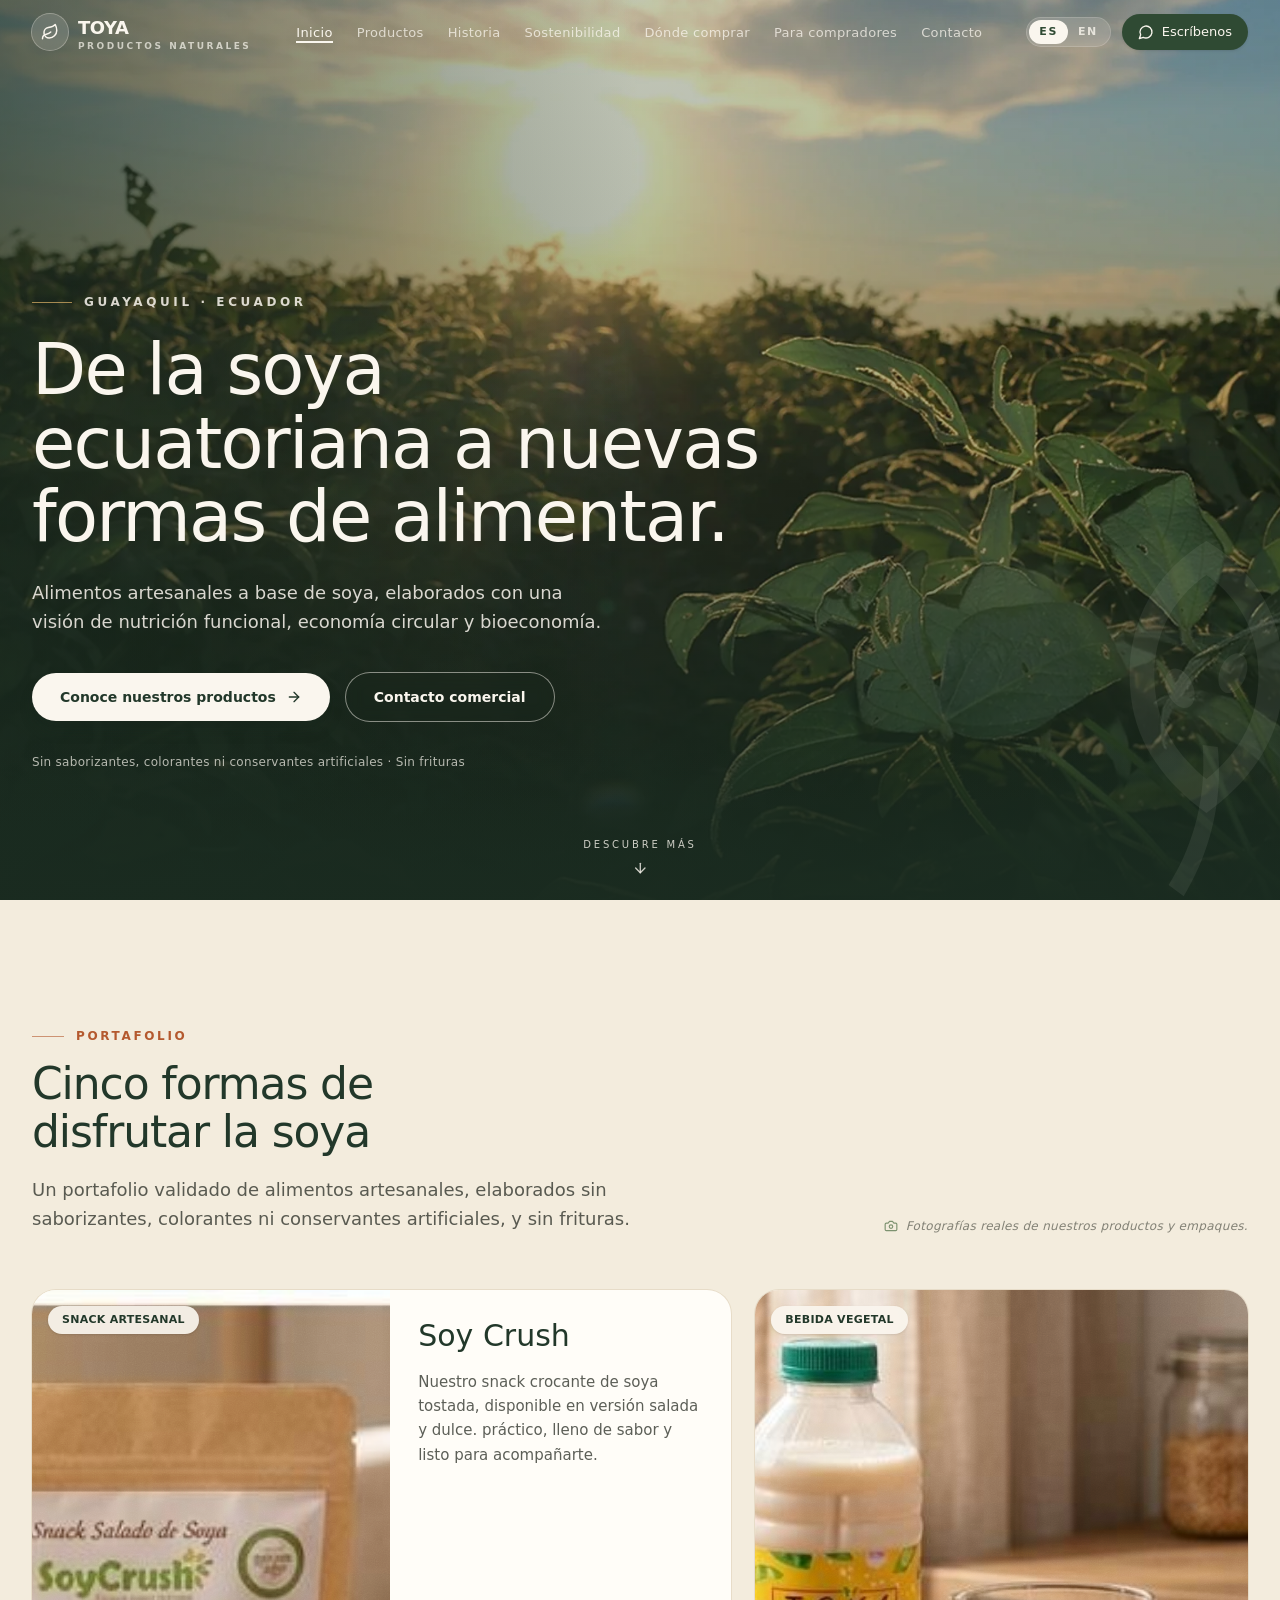
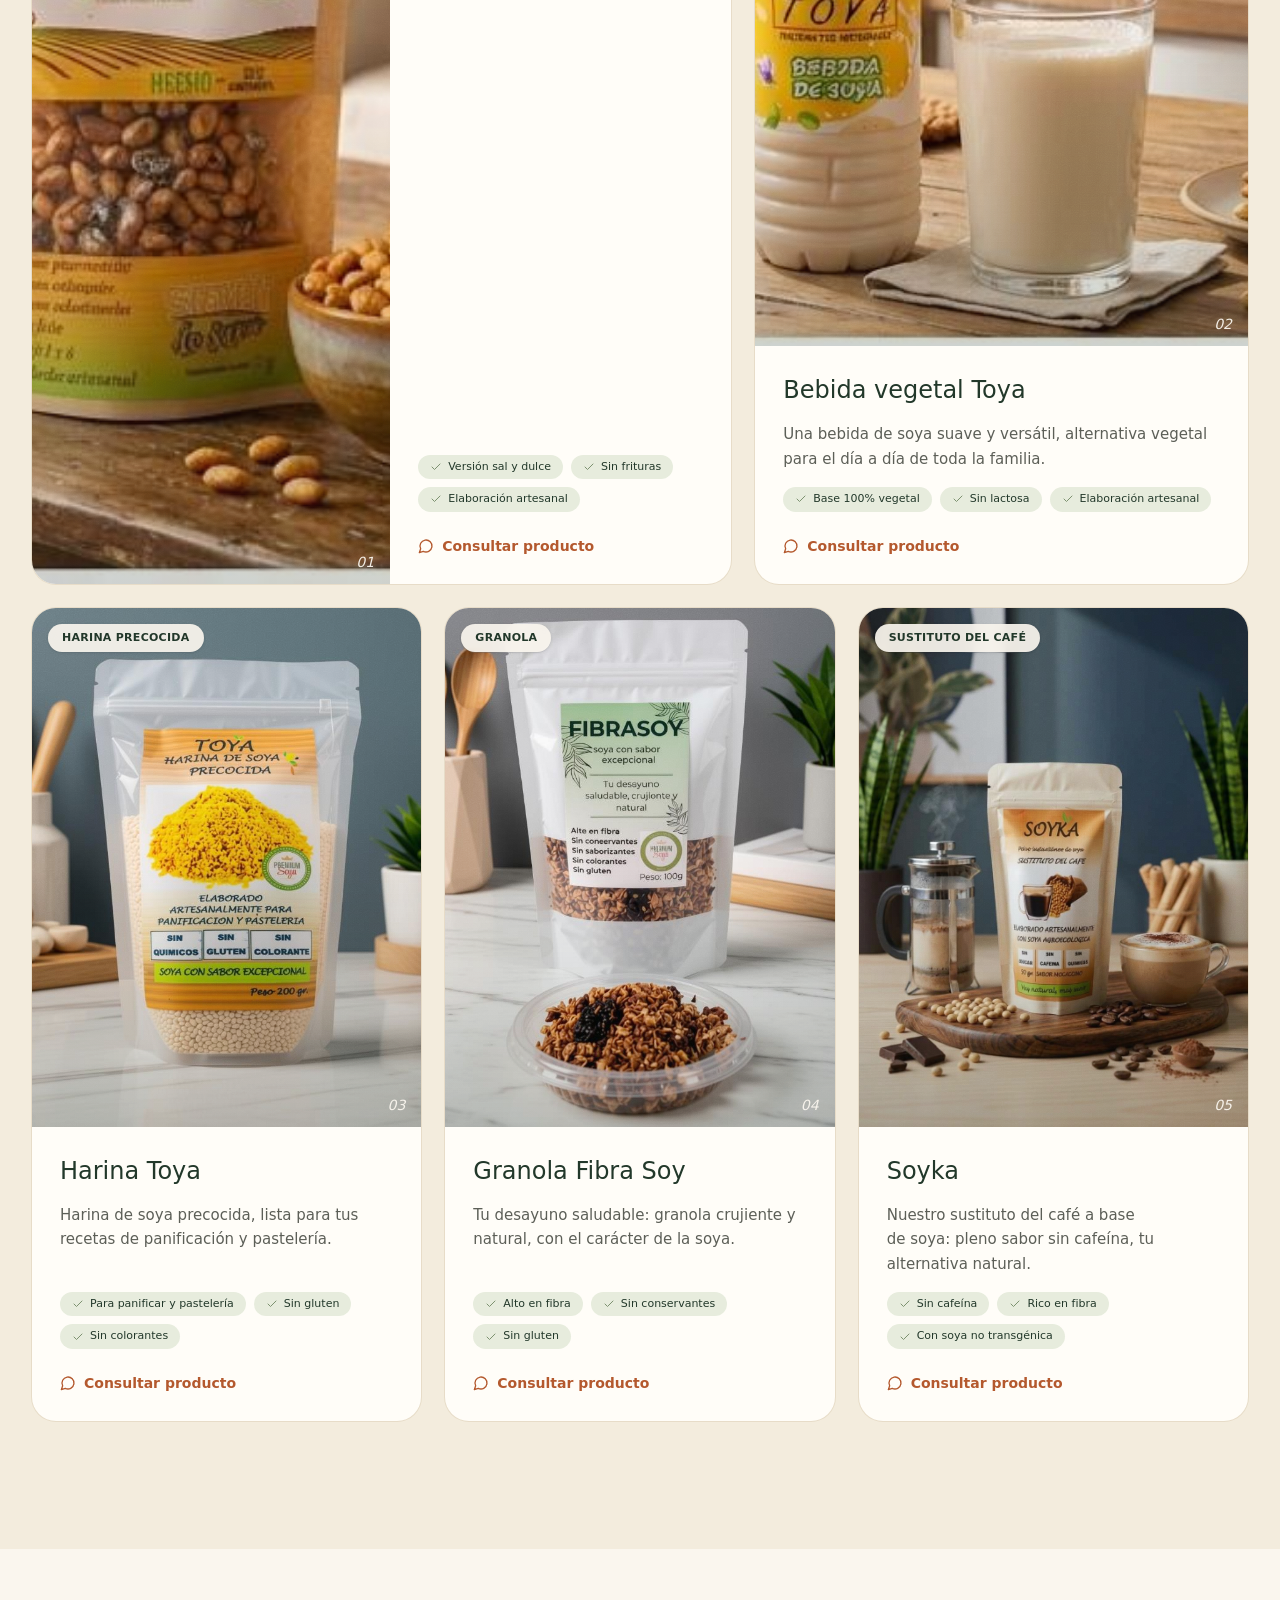
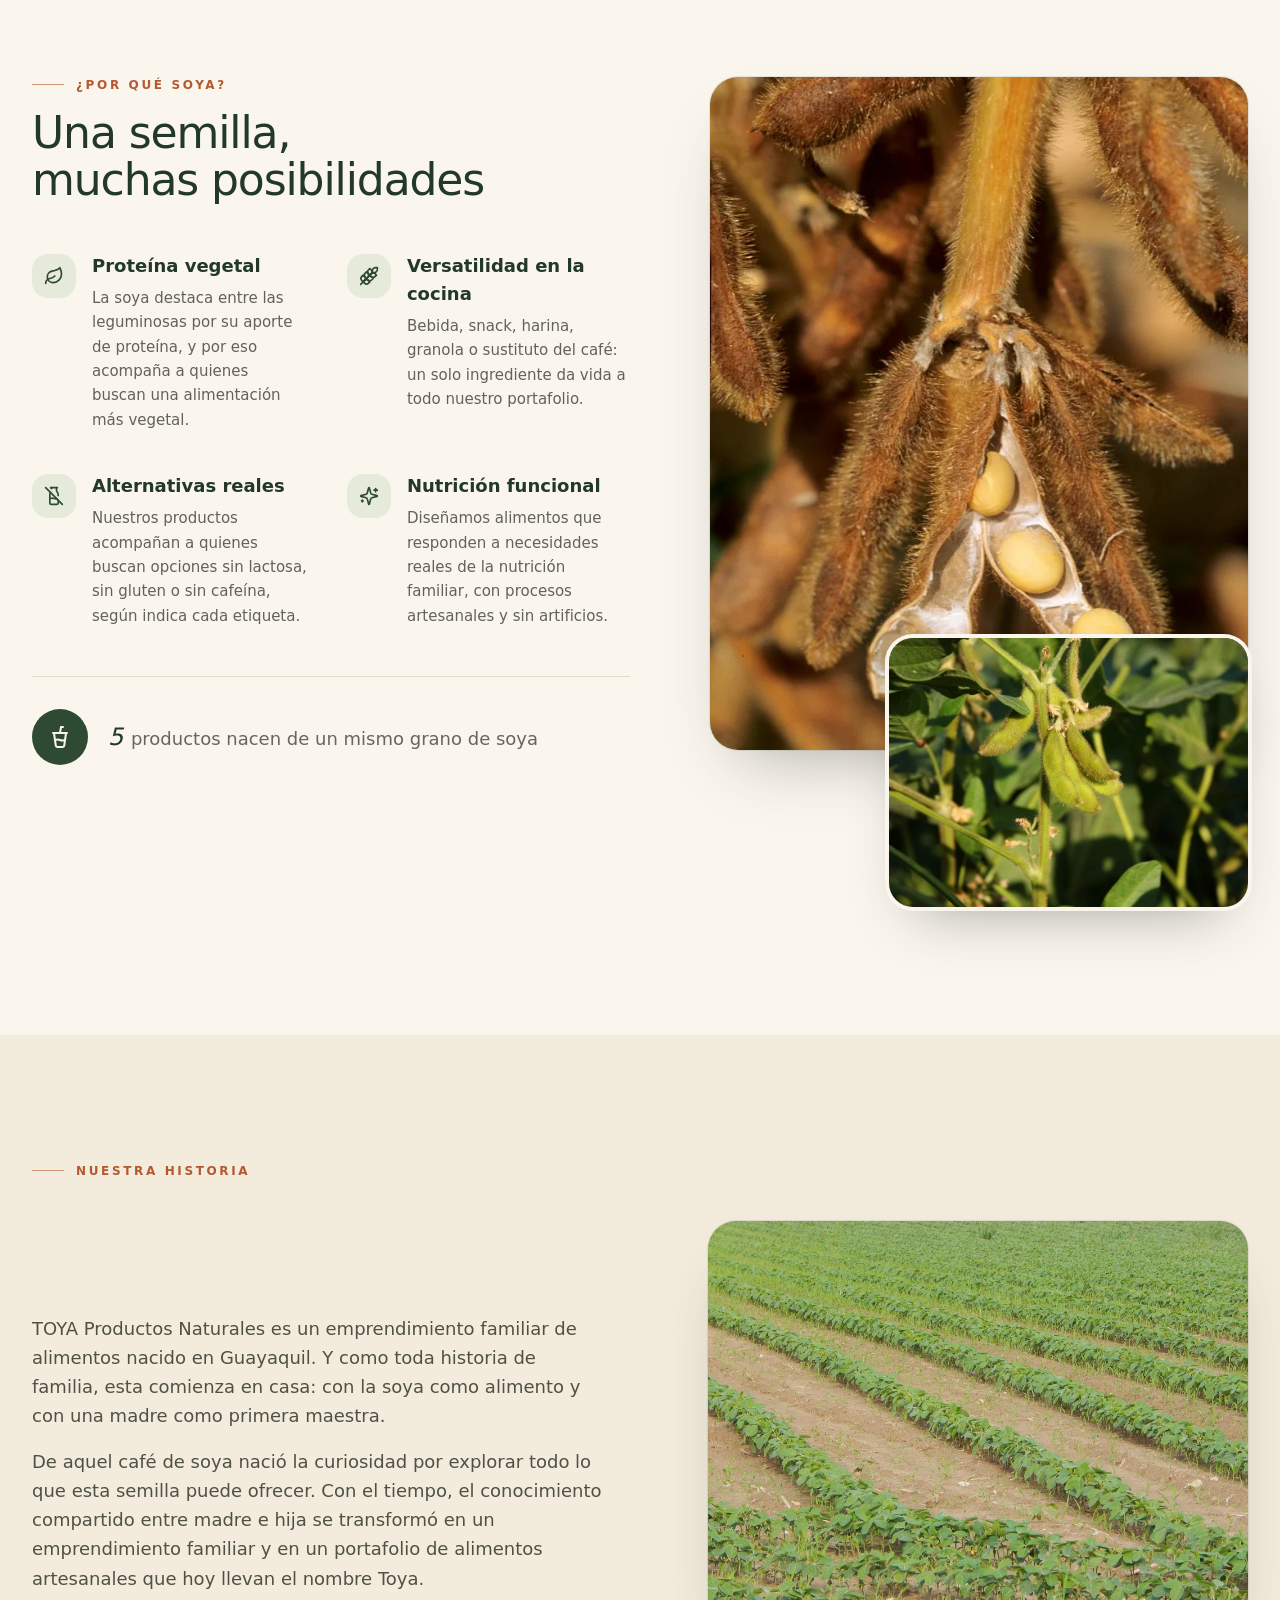
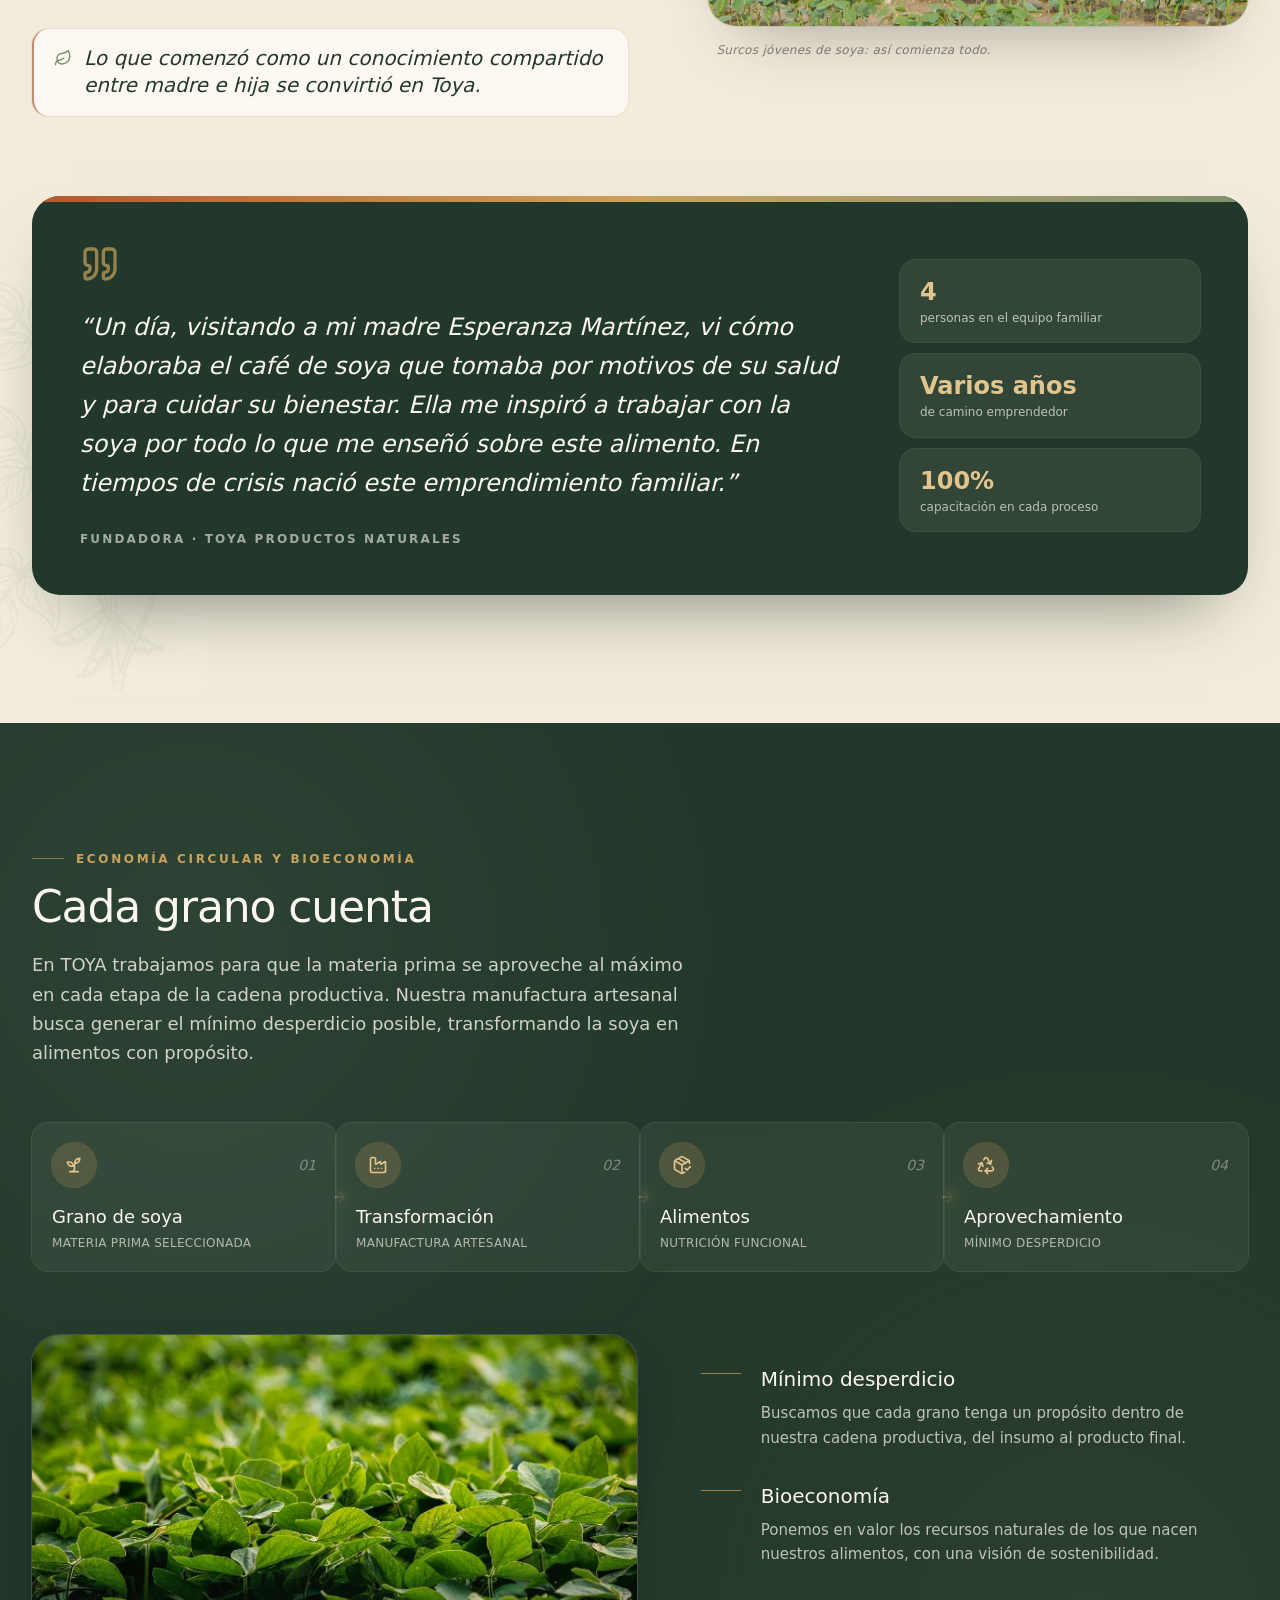
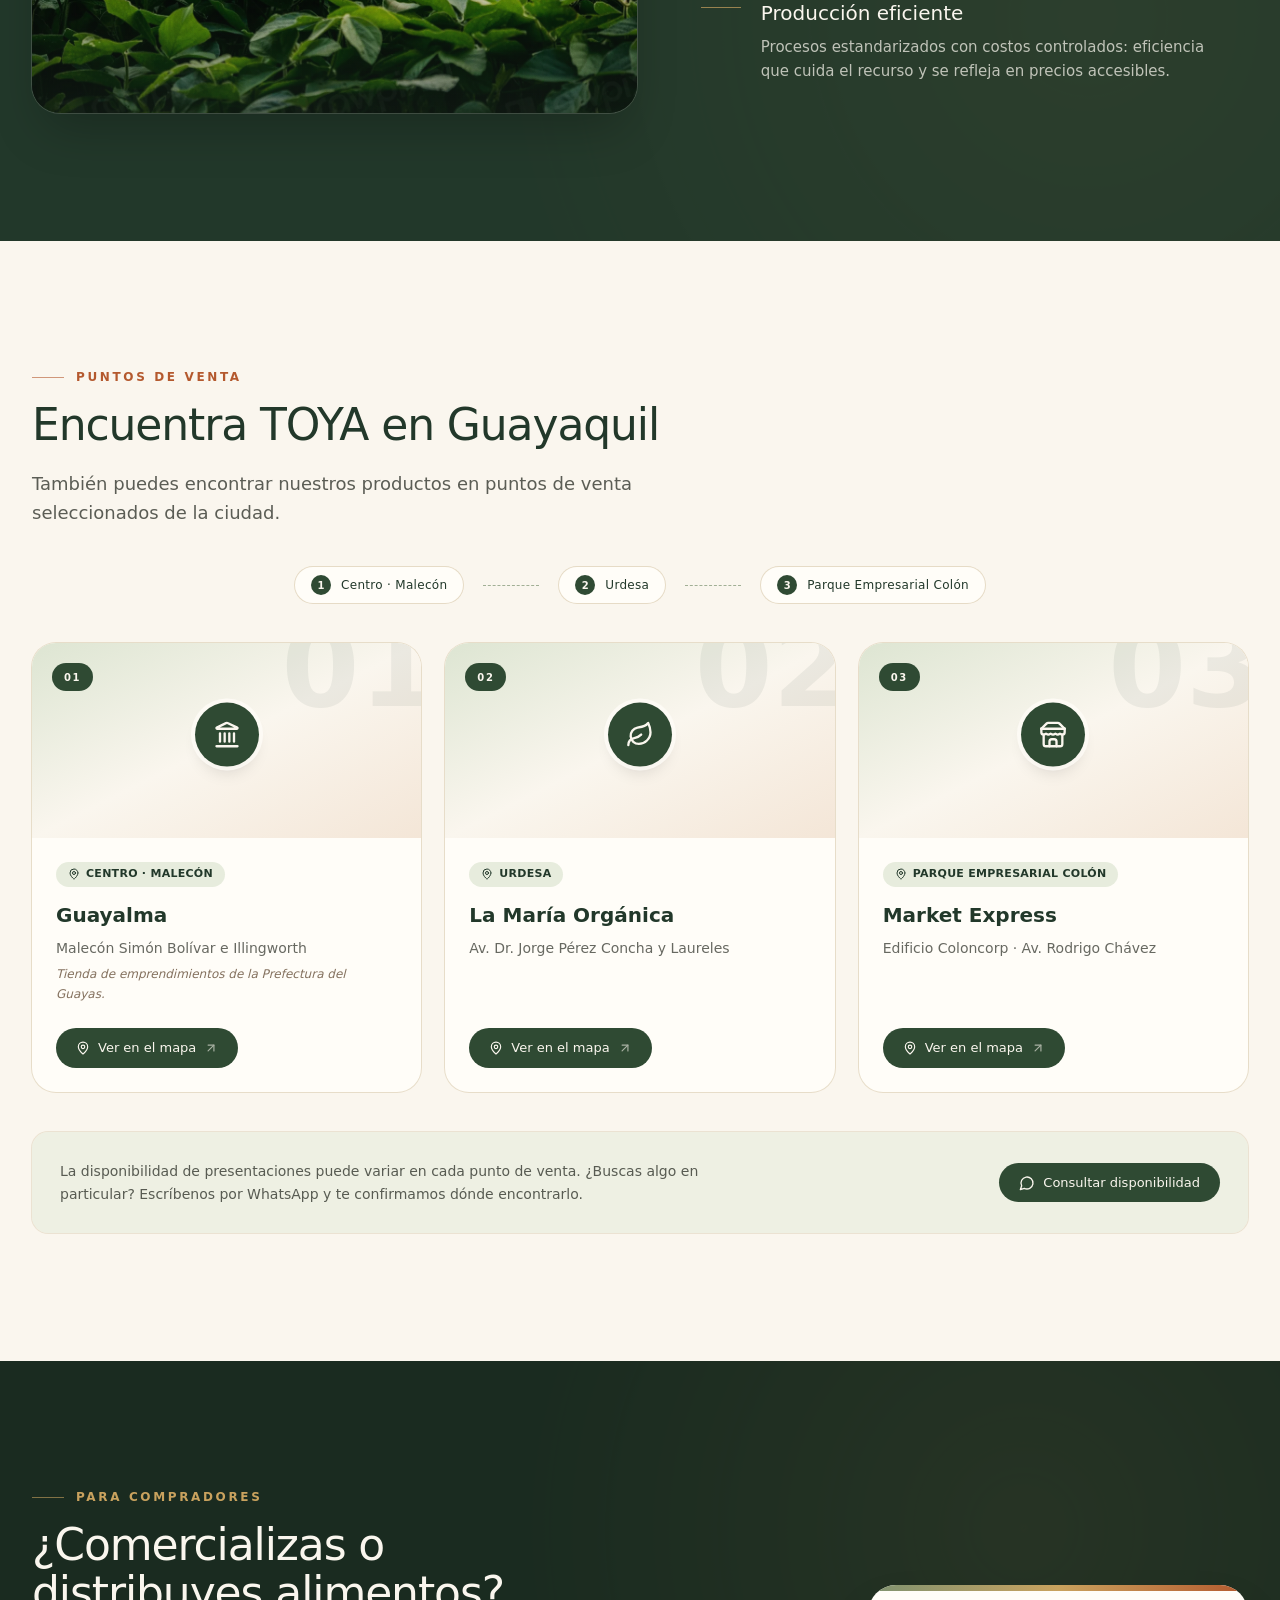
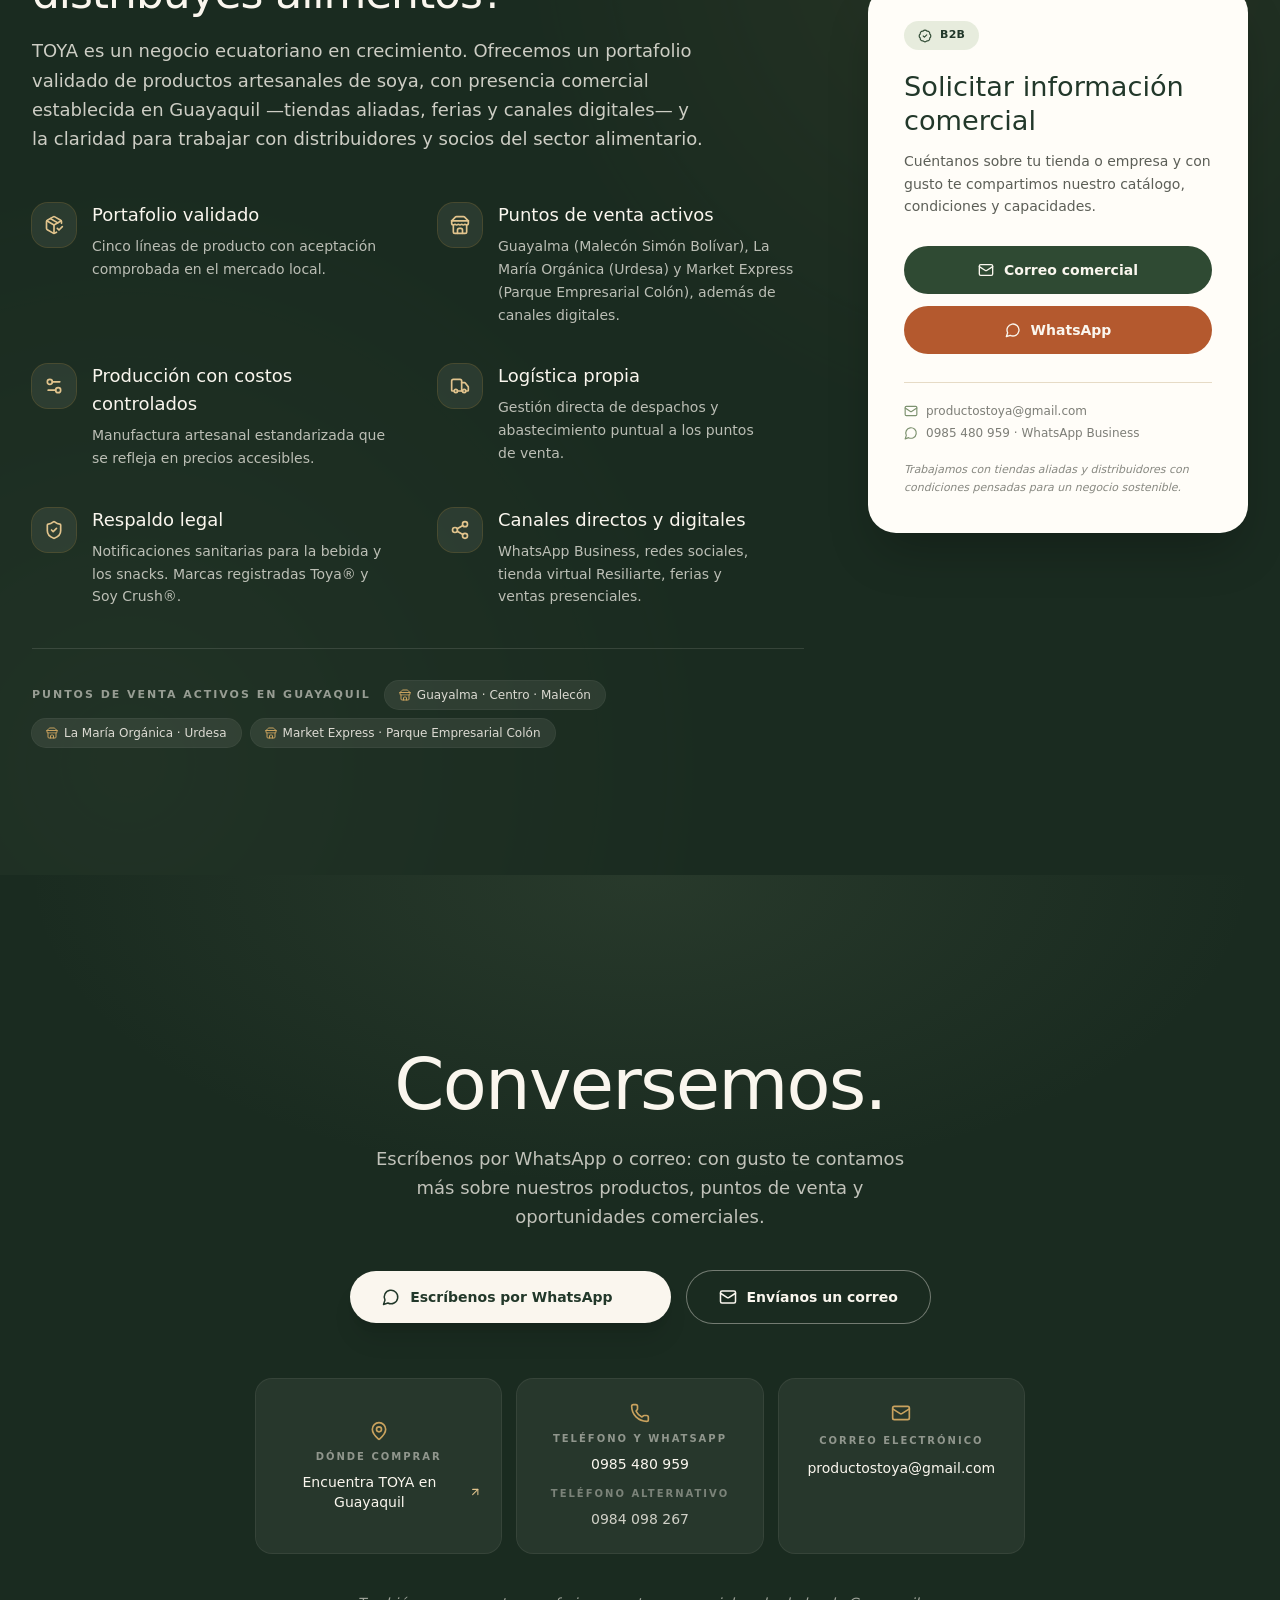
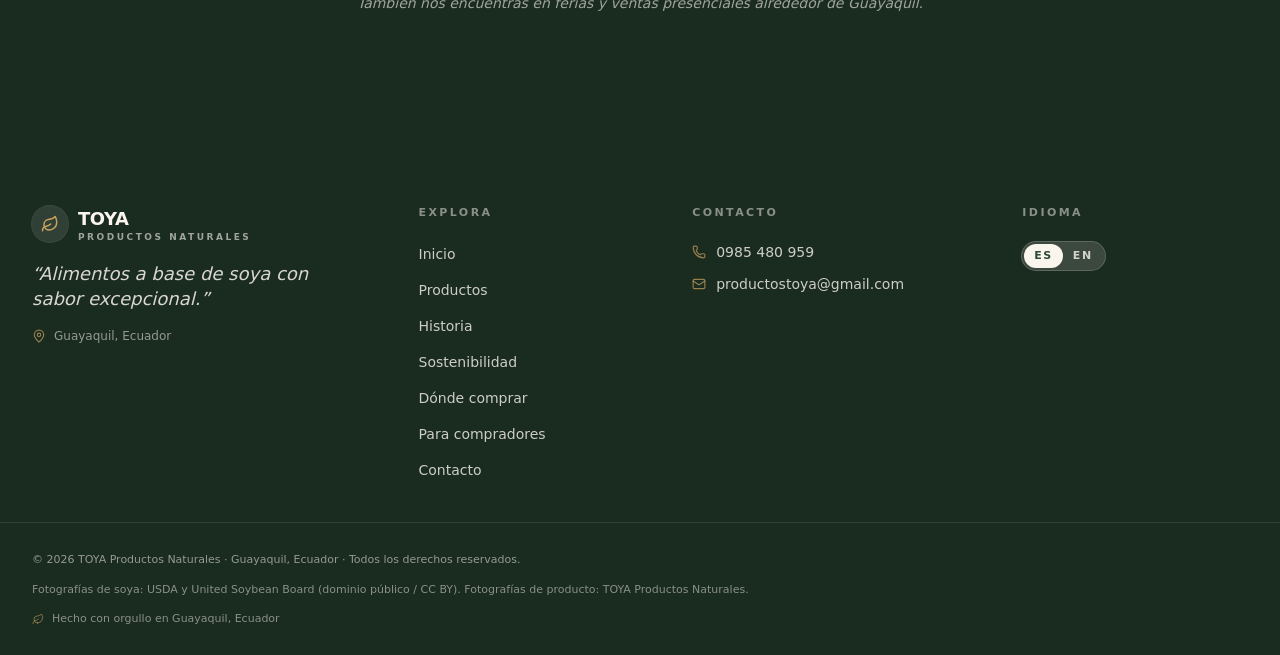
==== index.html @ 9f48c605 "1" ====
<!DOCTYPE html><!--tV3XKZDzyscJtVsgZDRiV--><html lang="es"><head><meta charSet="utf-8"/><meta name="viewport" content="width=device-width, initial-scale=1"/><link rel="preload" href="/_next/static/media/03bda585a99c6450-s.p.ad37b9d9.woff2" as="font" crossorigin="" type="font/woff2"/><link rel="preload" href="/_next/static/media/3c7c6164b2587822-s.p.7f689f7d.woff2" as="font" crossorigin="" type="font/woff2"/><link rel="preload" href="/_next/static/media/7ddd198311ba7843-s.p.d56bf40f.woff2" as="font" crossorigin="" type="font/woff2"/><link rel="stylesheet" href="/_next/static/chunks/d92737ea5f5172cf.css" data-precedence="next"/><link rel="stylesheet" href="/_next/static/chunks/58b12bc8f32d79fb.css" data-precedence="next"/><link rel="preload" as="script" fetchPriority="low" href="/_next/static/chunks/58c60a5fa6b544da.js"/><script src="/_next/static/chunks/771dedee3f5e1621.js" async=""></script><script src="/_next/static/chunks/e461e3027eb348df.js" async=""></script><script src="/_next/static/chunks/turbopack-b702dda9a075337d.js" async=""></script><script src="/_next/static/chunks/2f236954d6a65e12.js" async=""></script><script src="/_next/static/chunks/9cecdcbb20ded624.js" async=""></script><script src="/_next/static/chunks/7052a7a54dca7432.js" async=""></script><script src="/_next/static/chunks/3a13c1f1943bd7d8.js" async=""></script><meta name="next-size-adjust" content=""/><meta name="theme-color" content="#2f4a33"/><title>TOYA Productos Naturales — Soya con sabor excepcional</title><meta name="description" content="Alimentos artesanales a base de soya elaborados en Guayaquil, Ecuador. Nutrición funcional, economía circular y bioeconomía: bebida vegetal, snacks, harina, granola y sustituto de café."/><meta name="author" content="TOYA Productos Naturales"/><meta name="keywords" content="TOYA Productos Naturales,soya Ecuador,alimentos artesanales,bebida vegetal de soya,Soy Crush,harina de soya,granola Fibra Soy,Soyka,Guayaquil,nutrición funcional,economía circular"/><meta name="creator" content="TOYA Productos Naturales"/><meta name="publisher" content="TOYA Productos Naturales"/><meta name="robots" content="index, follow"/><meta name="category" content="food"/><link rel="canonical" href="https://toyaproductosnaturales.netlify.app"/><link rel="alternate" hrefLang="es" href="https://toyaproductosnaturales.netlify.app"/><link rel="alternate" hrefLang="en" href="https://toyaproductosnaturales.netlify.app/?lang=en"/><meta property="og:title" content="TOYA Productos Naturales — Soya con sabor excepcional"/><meta property="og:description" content="De la soya ecuatoriana a nuevas formas de alimentar. Alimentos artesanales con una visión de nutrición funcional, economía circular y bioeconomía. Guayaquil, Ecuador."/><meta property="og:url" content="https://toyaproductosnaturales.netlify.app"/><meta property="og:site_name" content="TOYA Productos Naturales"/><meta property="og:locale" content="es_EC"/><meta property="og:image" content="https://toyaproductosnaturales.netlify.app/images/photography/hero-soybean-field.jpg"/><meta property="og:image:width" content="1707"/><meta property="og:image:height" content="1138"/><meta property="og:image:alt_text" content="Campo de soya al atardecer — TOYA Productos Naturales"/><meta property="og:locale:alternate" content="en_US"/><meta property="og:type" content="website"/><meta name="twitter:card" content="summary_large_image"/><meta name="twitter:title" content="TOYA Productos Naturales — Soya con sabor excepcional"/><meta name="twitter:description" content="Alimentos artesanales a base de soya desde Guayaquil, Ecuador. Nutrición funcional, economía circular y bioeconomía."/><meta name="twitter:image" content="https://toyaproductosnaturales.netlify.app/images/photography/hero-soybean-field.jpg"/><link rel="icon" href="/favicon.ico" sizes="any"/><link rel="icon" href="/icon-192.png" sizes="192x192" type="image/png"/><link rel="apple-touch-icon" href="/apple-touch-icon.png" sizes="180x180" type="image/png"/><script src="/_next/static/chunks/a6dad97d9634a72d.js" noModule=""></script></head><body class="fraunces_c4b80575-module__JgMBeq__variable work_sans_481b8d2d-module__7olhHG__variable antialiased bg-cream text-ink"><div hidden=""><!--$--><!--/$--></div><div class="flex min-h-screen flex-col bg-cream"><script type="application/ld+json">{"@context":"https://schema.org","@type":"Organization","name":"TOYA Productos Naturales","alternateName":"TOYA","slogan":"Soya con sabor excepcional.","description":"Alimentos artesanales a base de soya elaborados en Guayaquil, Ecuador. Nutrición funcional, economía circular y bioeconomía.","email":"productostoya@gmail.com","telephone":"+593 98 548 0959","foundingLocation":{"@type":"Place","name":"Guayaquil, Ecuador"},"address":{"@type":"PostalAddress","addressLocality":"Guayaquil","addressCountry":"EC"},"makesOffer":[{"@type":"Offer","itemOffered":{"@type":"Product","name":"Soy Crush"}},{"@type":"Offer","itemOffered":{"@type":"Product","name":"Bebida vegetal Toya"}},{"@type":"Offer","itemOffered":{"@type":"Product","name":"Harina Toya"}},{"@type":"Offer","itemOffered":{"@type":"Product","name":"Granola Fibra Soy"}},{"@type":"Offer","itemOffered":{"@type":"Product","name":"Soyka"}}]}</script><script type="application/ld+json">{"@context":"https://schema.org","@graph":[{"@type":"Store","name":"Guayalma","branchOf":{"@type":"Organization","name":"TOYA Productos Naturales"},"address":{"@type":"PostalAddress","streetAddress":"Av. Juan Illingworth 108 y Av. Simón Bolívar, Guayaquil, Ecuador","addressLocality":"Guayaquil","addressCountry":"EC"},"hasMap":"https://www.google.com/maps/search/?api=1&query=Guayalma,+Av.+Juan+Illingworth+108+y+Av.+Sim%C3%B3n+Bol%C3%ADvar,+Guayaquil,+Ecuador"},{"@type":"Store","name":"La María Orgánica","branchOf":{"@type":"Organization","name":"TOYA Productos Naturales"},"address":{"@type":"PostalAddress","streetAddress":"Av. Dr. Jorge Pérez Concha y Laureles, Urdesa, Guayaquil, Ecuador","addressLocality":"Guayaquil","addressCountry":"EC"},"hasMap":"https://www.google.com/maps/search/?api=1&query=La+Mar%C3%ADa+Org%C3%A1nica,+Av.+Dr.+Jorge+P%C3%A9rez+Concha+y+Laureles,+Guayaquil,+Ecuador"},{"@type":"Store","name":"Market Express","branchOf":{"@type":"Organization","name":"TOYA Productos Naturales"},"address":{"@type":"PostalAddress","streetAddress":"Edificio Coloncorp, Av. Rodrigo Chávez, Parque Empresarial Colón, Guayaquil, Ecuador","addressLocality":"Guayaquil","addressCountry":"EC"},"hasMap":"https://www.google.com/maps/search/?api=1&query=Market+Express,+Parque+Empresarial+Col%C3%B3n,+Av.+Rodrigo+Ch%C3%A1vez,+Guayaquil,+Ecuador"}]}</script><a href="#main" class="sr-only focus:not-sr-only focus:fixed focus:top-3 focus:left-3 focus:z-[60] focus:rounded-full focus:bg-forest focus:px-4 focus:py-2 focus:text-cream focus:text-sm">Saltar al contenido</a><header class="fixed inset-x-0 top-0 z-50 transition-all duration-500 bg-transparent" style="opacity:0;transform:translateY(-80px)"><nav aria-label="Navegación principal" class="mx-auto flex h-16 max-w-7xl items-center justify-between gap-4 px-4 sm:px-6 lg:px-8"><a href="#inicio" class="group flex items-center gap-2.5" aria-label="TOYA Productos Naturales — Inicio"><span class="flex h-9 w-9 items-center justify-center rounded-full transition-colors duration-500 bg-cream/15 text-cream ring-1 ring-cream/40 backdrop-blur-sm"><svg xmlns="http://www.w3.org/2000/svg" width="24" height="24" viewBox="0 0 24 24" fill="none" stroke="currentColor" stroke-width="2" stroke-linecap="round" stroke-linejoin="round" class="lucide lucide-leaf h-4.5 w-4.5" aria-hidden="true"><path d="M11 20A7 7 0 0 1 9.8 6.1C15.5 5 17 4.48 19 2c1 2 2 4.18 2 8 0 5.5-4.78 10-10 10Z"></path><path d="M2 21c0-3 1.85-5.36 5.08-6C9.5 14.52 12 13 13 12"></path></svg></span><span class="leading-none"><span class="block font-display text-lg font-semibold tracking-tight transition-colors duration-500 text-cream">TOYA</span><span class="block font-body text-[9px] font-semibold uppercase tracking-[0.28em] transition-colors duration-500 text-cream/70">Productos Naturales</span></span></a><ul class="hidden items-center gap-4 lg:flex xl:gap-6"><li><a href="#inicio" data-active="true" class="link-sweep font-body text-[13px] font-medium tracking-wide transition-colors duration-500 text-cream">Inicio</a></li><li><a href="#productos" data-active="false" class="link-sweep font-body text-[13px] font-medium tracking-wide transition-colors duration-500 text-cream/75 hover:text-cream">Productos</a></li><li><a href="#historia" data-active="false" class="link-sweep font-body text-[13px] font-medium tracking-wide transition-colors duration-500 text-cream/75 hover:text-cream">Historia</a></li><li><a href="#sostenibilidad" data-active="false" class="link-sweep font-body text-[13px] font-medium tracking-wide transition-colors duration-500 text-cream/75 hover:text-cream">Sostenibilidad</a></li><li><a href="#encuentra" data-active="false" class="link-sweep font-body text-[13px] font-medium tracking-wide transition-colors duration-500 text-cream/75 hover:text-cream">Dónde comprar</a></li><li><a href="#compradores" data-active="false" class="link-sweep font-body text-[13px] font-medium tracking-wide transition-colors duration-500 text-cream/75 hover:text-cream">Para compradores</a></li><li><a href="#contacto" data-active="false" class="link-sweep font-body text-[13px] font-medium tracking-wide transition-colors duration-500 text-cream/75 hover:text-cream">Contacto</a></li></ul><div class="flex items-center gap-3"><div role="group" aria-label="Seleccionar idioma" class="relative inline-flex items-center rounded-full p-0.5 font-body text-[11px] font-semibold tracking-[0.14em] uppercase bg-cream/15 ring-1 ring-cream/30 backdrop-blur-sm"><button type="button" aria-pressed="true" class="relative z-10 rounded-full px-2.5 py-1 transition-colors duration-300 cursor-pointer bg-cream text-forest">ES</button><button type="button" aria-pressed="false" class="relative z-10 rounded-full px-2.5 py-1 transition-colors duration-300 cursor-pointer text-cream/80 hover:text-cream">EN</button></div><a href="https://wa.me/593985480959?text=Hola%20TOYA%2C%20vengo%20de%20su%20p%C3%A1gina%20web%20y%20me%20gustar%C3%ADa%20m%C3%A1s%20informaci%C3%B3n.%20%C2%A1Gracias!" target="_blank" rel="noopener noreferrer" class="hidden items-center gap-2 rounded-full bg-forest px-4 py-2 font-body text-[13px] font-medium text-cream shadow-sm transition-all duration-300 hover:-translate-y-0.5 hover:bg-forest-deep hover:shadow-md md:inline-flex"><svg xmlns="http://www.w3.org/2000/svg" width="24" height="24" viewBox="0 0 24 24" fill="none" stroke="currentColor" stroke-width="2" stroke-linecap="round" stroke-linejoin="round" class="lucide lucide-message-circle h-4 w-4" aria-hidden="true"><path d="M7.9 20A9 9 0 1 0 4 16.1L2 22Z"></path></svg>Escríbenos</a><button type="button" aria-expanded="false" aria-label="Abrir menú" class="inline-flex h-10 w-10 items-center justify-center rounded-full transition-colors duration-500 lg:hidden text-cream hover:bg-cream/15"><svg xmlns="http://www.w3.org/2000/svg" width="24" height="24" viewBox="0 0 24 24" fill="none" stroke="currentColor" stroke-width="2" stroke-linecap="round" stroke-linejoin="round" class="lucide lucide-menu h-5 w-5" aria-hidden="true"><path d="M4 12h16"></path><path d="M4 18h16"></path><path d="M4 6h16"></path></svg></button></div></nav></header><main id="main" class="flex-1"><section id="inicio" class="relative flex min-h-[100svh] items-end overflow-hidden bg-forest-ink" aria-label="Guayaquil · Ecuador"><div class="absolute inset-0 scale-[1.08]" aria-hidden="true" style="transform:none"><picture><source srcSet="/images/photography/hero-soybean-field.webp" type="image/webp"/><img src="/images/photography/hero-soybean-field.jpg" alt="" class="h-full w-full object-cover" fetchPriority="high" decoding="async"/></picture></div><div aria-hidden="true" class="absolute inset-0 bg-gradient-to-t from-forest-ink/92 via-forest-ink/35 to-forest-ink/25"></div><div aria-hidden="true" class="absolute inset-0 bg-gradient-to-r from-forest-ink/55 via-transparent to-transparent"></div><div aria-hidden="true" class="absolute inset-x-0 bottom-0 h-40 bg-gradient-to-t from-forest-ink/85 to-transparent" style="opacity:1"></div><div class="relative z-10 mx-auto w-full max-w-7xl px-4 pb-24 pt-40 sm:px-6 sm:pb-28 lg:px-8 lg:pb-32" style="transform:none"><div class="max-w-3xl"><p class="flex items-center gap-3 font-body text-[11px] font-semibold uppercase tracking-[0.3em] text-cream/85 sm:text-xs" style="opacity:0;transform:translateY(18px)"><span aria-hidden="true" class="inline-block h-px w-10 bg-gold/80"></span>Guayaquil · Ecuador</p><h1 class="mt-6 font-display text-[2.6rem] leading-[1.04] font-medium tracking-tight text-cream text-balance sm:text-6xl lg:text-[4.4rem]" style="opacity:0;transform:translateY(28px)">De la soya ecuatoriana a nuevas formas de alimentar.</h1><p class="mt-6 max-w-xl text-pretty font-body text-base leading-relaxed text-cream/85 sm:text-lg" style="opacity:0;transform:translateY(22px)">Alimentos artesanales a base de soya, elaborados con una visión de nutrición funcional, economía circular y bioeconomía.</p><div class="mt-9 flex flex-col gap-3 sm:flex-row sm:items-center sm:gap-4" style="opacity:0;transform:translateY(20px)"><a href="#productos" class="group inline-flex items-center justify-center gap-2.5 rounded-full bg-cream px-7 py-3.5 font-body text-sm font-semibold text-forest-deep shadow-lg shadow-forest-ink/25 transition-all duration-300 hover:-translate-y-0.5 hover:bg-white hover:shadow-xl">Conoce nuestros productos<svg xmlns="http://www.w3.org/2000/svg" width="24" height="24" viewBox="0 0 24 24" fill="none" stroke="currentColor" stroke-width="2" stroke-linecap="round" stroke-linejoin="round" class="lucide lucide-arrow-right h-4 w-4 transition-transform duration-300 group-hover:translate-x-1" aria-hidden="true"><path d="M5 12h14"></path><path d="m12 5 7 7-7 7"></path></svg></a><a href="#compradores" class="inline-flex items-center justify-center gap-2.5 rounded-full px-7 py-3.5 font-body text-sm font-semibold text-cream ring-1 ring-cream/50 backdrop-blur-sm transition-all duration-300 hover:-translate-y-0.5 hover:bg-cream/10 hover:ring-cream/80">Contacto comercial</a></div><p class="mt-8 max-w-md font-body text-[11px] leading-relaxed tracking-wide text-cream/70 sm:text-xs" style="opacity:0">Sin saborizantes, colorantes ni conservantes artificiales · Sin frituras</p></div></div><a href="#historia" aria-label="Descubre más" class="absolute bottom-6 left-1/2 z-10 hidden -translate-x-1/2 flex-col items-center gap-2 text-cream/80 transition-colors hover:text-cream sm:flex" style="opacity:0"><span class="font-body text-[10px] font-medium uppercase tracking-[0.28em]">Descubre más</span><span><svg xmlns="http://www.w3.org/2000/svg" width="24" height="24" viewBox="0 0 24 24" fill="none" stroke="currentColor" stroke-width="2" stroke-linecap="round" stroke-linejoin="round" class="lucide lucide-arrow-down h-4 w-4" aria-hidden="true"><path d="M12 5v14"></path><path d="m19 12-7 7-7-7"></path></svg></span></a><svg aria-hidden="true" viewBox="0 0 120 200" class="absolute -right-10 bottom-0 hidden h-[42%] max-h-[400px] text-cream/[0.07] lg:block" fill="currentColor"><path d="M60 10c30 18 44 48 40 82-3 26-18 46-40 62-22-16-37-36-40-62-4-34 10-64 40-82zm0 18c-20 14-30 36-27 62 2 18 11 33 27 46 16-13 25-28 27-46 3-26-7-48-27-62z"></path><path d="M58 118c2 26-4 52-18 74l8 6c14-23 21-51 18-79z"></path><ellipse cx="46" cy="88" rx="7" ry="11" transform="rotate(-24 46 88)"></ellipse><ellipse cx="74" cy="80" rx="7" ry="11" transform="rotate(22 74 80)"></ellipse></svg></section><section id="productos" class="relative bg-cream-2 py-24 sm:py-32"><div class="mx-auto max-w-7xl px-4 sm:px-6 lg:px-8"><div class="flex flex-col gap-6 lg:flex-row lg:items-end lg:justify-between"><div class="max-w-2xl"><div style="opacity:0;transform:translateY(28px)"><p class="flex items-center gap-3 font-body text-xs font-semibold uppercase tracking-[0.22em] text-clay"><span aria-hidden="true" class="inline-block h-px w-8 bg-clay/60"></span>Portafolio</p></div><div style="opacity:0;transform:translateY(28px)"><h2 class="mt-4 font-display text-3xl leading-[1.08] font-medium tracking-tight text-balance sm:text-4xl lg:text-[2.75rem] text-forest-deep">Cinco formas de disfrutar la soya</h2></div><div style="opacity:0;transform:translateY(28px)"><p class="mt-5 text-pretty font-body text-base leading-relaxed sm:text-lg text-ink/75">Un portafolio validado de alimentos artesanales, elaborados sin saborizantes, colorantes ni conservantes artificiales, y sin frituras.</p></div></div><div class="shrink-0" style="opacity:0;transform:translateY(28px)"><p class="flex items-center gap-2 font-body text-xs tracking-wide text-ink/55 lg:justify-end"><svg xmlns="http://www.w3.org/2000/svg" width="24" height="24" viewBox="0 0 24 24" fill="none" stroke="currentColor" stroke-width="2" stroke-linecap="round" stroke-linejoin="round" class="lucide lucide-camera h-3.5 w-3.5 text-sage" aria-hidden="true"><path d="M14.5 4h-5L7 7H4a2 2 0 0 0-2 2v9a2 2 0 0 0 2 2h16a2 2 0 0 0 2-2V9a2 2 0 0 0-2-2h-3l-2.5-3z"></path><circle cx="12" cy="13" r="3"></circle></svg><em>Fotografías reales de nuestros productos y empaques.</em></p></div></div><div class="mt-14 grid gap-6 sm:grid-cols-2 lg:grid-cols-12"><div class="sm:col-span-2 lg:col-span-7" style="opacity:0;transform:translateY(28px)"><article class="group relative flex h-full overflow-hidden rounded-[1.5rem] bg-paper ring-1 ring-earth/90 transition-all duration-500 ease-out hover:-translate-y-1.5 hover:shadow-[0_36px_64px_-32px_rgba(38,42,33,0.35)] hover:ring-sage/60 flex-col sm:grid sm:grid-cols-[1.05fr_1fr]"><div class="grain relative overflow-hidden"><img src="/images/products/soy-crush.jpg" alt="Soy Crush" loading="lazy" decoding="async" class="w-full object-cover transition-transform duration-[900ms] ease-[cubic-bezier(0.22,1,0.36,1)] group-hover:scale-[1.05] aspect-[4/3] sm:aspect-auto sm:h-full sm:min-h-[320px]"/><img src="/images/products/soy-crush-2.jpg" alt="" aria-hidden="true" loading="lazy" decoding="async" class="absolute inset-0 h-full w-full object-cover transition-opacity duration-700 aspect-[4/3] sm:aspect-auto opacity-0"/><div aria-hidden="true" class="absolute inset-0 bg-gradient-to-t from-forest-ink/35 via-transparent to-transparent opacity-60 transition-opacity duration-500 group-hover:opacity-40"></div><span class="absolute top-4 left-4 rounded-full bg-cream/92 px-3.5 py-1.5 font-body text-[11px] font-semibold tracking-wide text-forest-deep uppercase shadow-sm backdrop-blur-sm">Snack artesanal</span><span class="absolute right-4 bottom-3 font-display text-sm font-medium text-cream/95 italic">01</span><button type="button" aria-label="Ver detalles de Soy Crush" class="absolute inset-0 cursor-pointer rounded-none outline-offset-0 focus-visible:outline-2 focus-visible:outline-cream" aria-haspopup="dialog" aria-expanded="false" aria-controls="radix-_R_6cd2hbrb_" data-state="closed" data-slot="dialog-trigger"><span class="absolute bottom-4 left-4 inline-flex translate-y-1 items-center gap-1.5 rounded-full bg-cream/95 px-3.5 py-1.5 font-body text-[11px] font-semibold tracking-wide text-forest-deep uppercase shadow-md backdrop-blur-sm transition-all duration-300 opacity-0 group-hover:translate-y-0 group-hover:opacity-100 group-focus-within:translate-y-0 group-focus-within:opacity-100"><svg xmlns="http://www.w3.org/2000/svg" width="24" height="24" viewBox="0 0 24 24" fill="none" stroke="currentColor" stroke-width="2" stroke-linecap="round" stroke-linejoin="round" class="lucide lucide-plus h-3 w-3" aria-hidden="true"><path d="M5 12h14"></path><path d="M12 5v14"></path></svg>Ver detalles</span></button></div><div class="flex flex-1 flex-col gap-4 p-6 sm:p-7 sm:justify-center"><h3 class="font-display font-medium text-forest-deep text-3xl">Soy Crush</h3><p class="text-pretty font-body text-sm leading-relaxed text-ink/75 sm:text-[15px]">Nuestro snack crocante de soya tostada, disponible en versión salada y dulce. práctico, lleno de sabor y listo para acompañarte.</p><ul class="mt-auto flex flex-wrap gap-2" aria-label="Soy Crush"><li class="inline-flex items-center gap-1.5 rounded-full bg-sage-soft/70 px-3 py-1 font-body text-[11px] font-medium text-forest-deep"><svg xmlns="http://www.w3.org/2000/svg" width="24" height="24" viewBox="0 0 24 24" fill="none" stroke="currentColor" stroke-width="2" stroke-linecap="round" stroke-linejoin="round" class="lucide lucide-check h-3 w-3 text-sage" aria-hidden="true"><path d="M20 6 9 17l-5-5"></path></svg>Versión sal y dulce</li><li class="inline-flex items-center gap-1.5 rounded-full bg-sage-soft/70 px-3 py-1 font-body text-[11px] font-medium text-forest-deep"><svg xmlns="http://www.w3.org/2000/svg" width="24" height="24" viewBox="0 0 24 24" fill="none" stroke="currentColor" stroke-width="2" stroke-linecap="round" stroke-linejoin="round" class="lucide lucide-check h-3 w-3 text-sage" aria-hidden="true"><path d="M20 6 9 17l-5-5"></path></svg>Sin frituras</li><li class="inline-flex items-center gap-1.5 rounded-full bg-sage-soft/70 px-3 py-1 font-body text-[11px] font-medium text-forest-deep"><svg xmlns="http://www.w3.org/2000/svg" width="24" height="24" viewBox="0 0 24 24" fill="none" stroke="currentColor" stroke-width="2" stroke-linecap="round" stroke-linejoin="round" class="lucide lucide-check h-3 w-3 text-sage" aria-hidden="true"><path d="M20 6 9 17l-5-5"></path></svg>Elaboración artesanal</li></ul><a href="https://wa.me/593985480959?text=Hola%20TOYA%2C%20me%20gustar%C3%ADa%20recibir%20m%C3%A1s%20informaci%C3%B3n%20sobre%20Soy%20Crush.%20%C2%A1Gracias!" target="_blank" rel="noopener noreferrer" class="mt-2 inline-flex items-center gap-2 font-body text-sm font-semibold text-clay transition-colors hover:text-clay-deep"><svg xmlns="http://www.w3.org/2000/svg" width="24" height="24" viewBox="0 0 24 24" fill="none" stroke="currentColor" stroke-width="2" stroke-linecap="round" stroke-linejoin="round" class="lucide lucide-message-circle h-4 w-4" aria-hidden="true"><path d="M7.9 20A9 9 0 1 0 4 16.1L2 22Z"></path></svg><span class="link-sweep">Consultar producto</span></a></div></article></div><div class="lg:col-span-5" style="opacity:0;transform:translateY(28px)"><article class="group relative flex h-full overflow-hidden rounded-[1.5rem] bg-paper ring-1 ring-earth/90 transition-all duration-500 ease-out hover:-translate-y-1.5 hover:shadow-[0_36px_64px_-32px_rgba(38,42,33,0.35)] hover:ring-sage/60 flex-col"><div class="grain relative overflow-hidden"><img src="/images/products/bebida-toya.jpg" alt="Bebida vegetal Toya" loading="lazy" decoding="async" class="w-full object-cover transition-transform duration-[900ms] ease-[cubic-bezier(0.22,1,0.36,1)] group-hover:scale-[1.05] aspect-[3/4]"/><div aria-hidden="true" class="absolute inset-0 bg-gradient-to-t from-forest-ink/35 via-transparent to-transparent opacity-60 transition-opacity duration-500 group-hover:opacity-40"></div><span class="absolute top-4 left-4 rounded-full bg-cream/92 px-3.5 py-1.5 font-body text-[11px] font-semibold tracking-wide text-forest-deep uppercase shadow-sm backdrop-blur-sm">Bebida vegetal</span><span class="absolute right-4 bottom-3 font-display text-sm font-medium text-cream/95 italic">02</span><button type="button" aria-label="Ver detalles de Bebida vegetal Toya" class="absolute inset-0 cursor-pointer rounded-none outline-offset-0 focus-visible:outline-2 focus-visible:outline-cream" aria-haspopup="dialog" aria-expanded="false" aria-controls="radix-_R_6cl2hbrb_" data-state="closed" data-slot="dialog-trigger"><span class="absolute bottom-4 left-4 inline-flex translate-y-1 items-center gap-1.5 rounded-full bg-cream/95 px-3.5 py-1.5 font-body text-[11px] font-semibold tracking-wide text-forest-deep uppercase shadow-md backdrop-blur-sm transition-all duration-300 opacity-0 group-hover:translate-y-0 group-hover:opacity-100 group-focus-within:translate-y-0 group-focus-within:opacity-100"><svg xmlns="http://www.w3.org/2000/svg" width="24" height="24" viewBox="0 0 24 24" fill="none" stroke="currentColor" stroke-width="2" stroke-linecap="round" stroke-linejoin="round" class="lucide lucide-plus h-3 w-3" aria-hidden="true"><path d="M5 12h14"></path><path d="M12 5v14"></path></svg>Ver detalles</span></button></div><div class="flex flex-1 flex-col gap-4 p-6 sm:p-7"><h3 class="font-display font-medium text-forest-deep text-2xl">Bebida vegetal Toya</h3><p class="text-pretty font-body text-sm leading-relaxed text-ink/75 sm:text-[15px]">Una bebida de soya suave y versátil, alternativa vegetal para el día a día de toda la familia.</p><ul class="mt-auto flex flex-wrap gap-2" aria-label="Bebida vegetal Toya"><li class="inline-flex items-center gap-1.5 rounded-full bg-sage-soft/70 px-3 py-1 font-body text-[11px] font-medium text-forest-deep"><svg xmlns="http://www.w3.org/2000/svg" width="24" height="24" viewBox="0 0 24 24" fill="none" stroke="currentColor" stroke-width="2" stroke-linecap="round" stroke-linejoin="round" class="lucide lucide-check h-3 w-3 text-sage" aria-hidden="true"><path d="M20 6 9 17l-5-5"></path></svg>Base 100% vegetal</li><li class="inline-flex items-center gap-1.5 rounded-full bg-sage-soft/70 px-3 py-1 font-body text-[11px] font-medium text-forest-deep"><svg xmlns="http://www.w3.org/2000/svg" width="24" height="24" viewBox="0 0 24 24" fill="none" stroke="currentColor" stroke-width="2" stroke-linecap="round" stroke-linejoin="round" class="lucide lucide-check h-3 w-3 text-sage" aria-hidden="true"><path d="M20 6 9 17l-5-5"></path></svg>Sin lactosa</li><li class="inline-flex items-center gap-1.5 rounded-full bg-sage-soft/70 px-3 py-1 font-body text-[11px] font-medium text-forest-deep"><svg xmlns="http://www.w3.org/2000/svg" width="24" height="24" viewBox="0 0 24 24" fill="none" stroke="currentColor" stroke-width="2" stroke-linecap="round" stroke-linejoin="round" class="lucide lucide-check h-3 w-3 text-sage" aria-hidden="true"><path d="M20 6 9 17l-5-5"></path></svg>Elaboración artesanal</li></ul><a href="https://wa.me/593985480959?text=Hola%20TOYA%2C%20me%20gustar%C3%ADa%20recibir%20m%C3%A1s%20informaci%C3%B3n%20sobre%20Bebida%20vegetal%20Toya.%20%C2%A1Gracias!" target="_blank" rel="noopener noreferrer" class="mt-2 inline-flex items-center gap-2 font-body text-sm font-semibold text-clay transition-colors hover:text-clay-deep"><svg xmlns="http://www.w3.org/2000/svg" width="24" height="24" viewBox="0 0 24 24" fill="none" stroke="currentColor" stroke-width="2" stroke-linecap="round" stroke-linejoin="round" class="lucide lucide-message-circle h-4 w-4" aria-hidden="true"><path d="M7.9 20A9 9 0 1 0 4 16.1L2 22Z"></path></svg><span class="link-sweep">Consultar producto</span></a></div></article></div><div class="lg:col-span-4" style="opacity:0;transform:translateY(28px)"><article class="group relative flex h-full overflow-hidden rounded-[1.5rem] bg-paper ring-1 ring-earth/90 transition-all duration-500 ease-out hover:-translate-y-1.5 hover:shadow-[0_36px_64px_-32px_rgba(38,42,33,0.35)] hover:ring-sage/60 flex-col"><div class="grain relative overflow-hidden"><img src="/images/products/harina-toya.jpg" alt="Harina Toya" loading="lazy" decoding="async" class="w-full object-cover transition-transform duration-[900ms] ease-[cubic-bezier(0.22,1,0.36,1)] group-hover:scale-[1.05] aspect-[3/4]"/><div aria-hidden="true" class="absolute inset-0 bg-gradient-to-t from-forest-ink/35 via-transparent to-transparent opacity-60 transition-opacity duration-500 group-hover:opacity-40"></div><span class="absolute top-4 left-4 rounded-full bg-cream/92 px-3.5 py-1.5 font-body text-[11px] font-semibold tracking-wide text-forest-deep uppercase shadow-sm backdrop-blur-sm">Harina precocida</span><span class="absolute right-4 bottom-3 font-display text-sm font-medium text-cream/95 italic">03</span><button type="button" aria-label="Ver detalles de Harina Toya" class="absolute inset-0 cursor-pointer rounded-none outline-offset-0 focus-visible:outline-2 focus-visible:outline-cream" aria-haspopup="dialog" aria-expanded="false" aria-controls="radix-_R_6ct2hbrb_" data-state="closed" data-slot="dialog-trigger"><span class="absolute bottom-4 left-4 inline-flex translate-y-1 items-center gap-1.5 rounded-full bg-cream/95 px-3.5 py-1.5 font-body text-[11px] font-semibold tracking-wide text-forest-deep uppercase shadow-md backdrop-blur-sm transition-all duration-300 opacity-0 group-hover:translate-y-0 group-hover:opacity-100 group-focus-within:translate-y-0 group-focus-within:opacity-100"><svg xmlns="http://www.w3.org/2000/svg" width="24" height="24" viewBox="0 0 24 24" fill="none" stroke="currentColor" stroke-width="2" stroke-linecap="round" stroke-linejoin="round" class="lucide lucide-plus h-3 w-3" aria-hidden="true"><path d="M5 12h14"></path><path d="M12 5v14"></path></svg>Ver detalles</span></button></div><div class="flex flex-1 flex-col gap-4 p-6 sm:p-7"><h3 class="font-display font-medium text-forest-deep text-2xl">Harina Toya</h3><p class="text-pretty font-body text-sm leading-relaxed text-ink/75 sm:text-[15px]">Harina de soya precocida, lista para tus recetas de panificación y pastelería.</p><ul class="mt-auto flex flex-wrap gap-2" aria-label="Harina Toya"><li class="inline-flex items-center gap-1.5 rounded-full bg-sage-soft/70 px-3 py-1 font-body text-[11px] font-medium text-forest-deep"><svg xmlns="http://www.w3.org/2000/svg" width="24" height="24" viewBox="0 0 24 24" fill="none" stroke="currentColor" stroke-width="2" stroke-linecap="round" stroke-linejoin="round" class="lucide lucide-check h-3 w-3 text-sage" aria-hidden="true"><path d="M20 6 9 17l-5-5"></path></svg>Para panificar y pastelería</li><li class="inline-flex items-center gap-1.5 rounded-full bg-sage-soft/70 px-3 py-1 font-body text-[11px] font-medium text-forest-deep"><svg xmlns="http://www.w3.org/2000/svg" width="24" height="24" viewBox="0 0 24 24" fill="none" stroke="currentColor" stroke-width="2" stroke-linecap="round" stroke-linejoin="round" class="lucide lucide-check h-3 w-3 text-sage" aria-hidden="true"><path d="M20 6 9 17l-5-5"></path></svg>Sin gluten</li><li class="inline-flex items-center gap-1.5 rounded-full bg-sage-soft/70 px-3 py-1 font-body text-[11px] font-medium text-forest-deep"><svg xmlns="http://www.w3.org/2000/svg" width="24" height="24" viewBox="0 0 24 24" fill="none" stroke="currentColor" stroke-width="2" stroke-linecap="round" stroke-linejoin="round" class="lucide lucide-check h-3 w-3 text-sage" aria-hidden="true"><path d="M20 6 9 17l-5-5"></path></svg>Sin colorantes</li></ul><a href="https://wa.me/593985480959?text=Hola%20TOYA%2C%20me%20gustar%C3%ADa%20recibir%20m%C3%A1s%20informaci%C3%B3n%20sobre%20Harina%20Toya.%20%C2%A1Gracias!" target="_blank" rel="noopener noreferrer" class="mt-2 inline-flex items-center gap-2 font-body text-sm font-semibold text-clay transition-colors hover:text-clay-deep"><svg xmlns="http://www.w3.org/2000/svg" width="24" height="24" viewBox="0 0 24 24" fill="none" stroke="currentColor" stroke-width="2" stroke-linecap="round" stroke-linejoin="round" class="lucide lucide-message-circle h-4 w-4" aria-hidden="true"><path d="M7.9 20A9 9 0 1 0 4 16.1L2 22Z"></path></svg><span class="link-sweep">Consultar producto</span></a></div></article></div><div class="lg:col-span-4" style="opacity:0;transform:translateY(28px)"><article class="group relative flex h-full overflow-hidden rounded-[1.5rem] bg-paper ring-1 ring-earth/90 transition-all duration-500 ease-out hover:-translate-y-1.5 hover:shadow-[0_36px_64px_-32px_rgba(38,42,33,0.35)] hover:ring-sage/60 flex-col"><div class="grain relative overflow-hidden"><img src="/images/products/fibra-soy.jpg" alt="Granola Fibra Soy" loading="lazy" decoding="async" class="w-full object-cover transition-transform duration-[900ms] ease-[cubic-bezier(0.22,1,0.36,1)] group-hover:scale-[1.05] aspect-[3/4]"/><div aria-hidden="true" class="absolute inset-0 bg-gradient-to-t from-forest-ink/35 via-transparent to-transparent opacity-60 transition-opacity duration-500 group-hover:opacity-40"></div><span class="absolute top-4 left-4 rounded-full bg-cream/92 px-3.5 py-1.5 font-body text-[11px] font-semibold tracking-wide text-forest-deep uppercase shadow-sm backdrop-blur-sm">Granola</span><span class="absolute right-4 bottom-3 font-display text-sm font-medium text-cream/95 italic">04</span><button type="button" aria-label="Ver detalles de Granola Fibra Soy" class="absolute inset-0 cursor-pointer rounded-none outline-offset-0 focus-visible:outline-2 focus-visible:outline-cream" aria-haspopup="dialog" aria-expanded="false" aria-controls="radix-_R_6d52hbrb_" data-state="closed" data-slot="dialog-trigger"><span class="absolute bottom-4 left-4 inline-flex translate-y-1 items-center gap-1.5 rounded-full bg-cream/95 px-3.5 py-1.5 font-body text-[11px] font-semibold tracking-wide text-forest-deep uppercase shadow-md backdrop-blur-sm transition-all duration-300 opacity-0 group-hover:translate-y-0 group-hover:opacity-100 group-focus-within:translate-y-0 group-focus-within:opacity-100"><svg xmlns="http://www.w3.org/2000/svg" width="24" height="24" viewBox="0 0 24 24" fill="none" stroke="currentColor" stroke-width="2" stroke-linecap="round" stroke-linejoin="round" class="lucide lucide-plus h-3 w-3" aria-hidden="true"><path d="M5 12h14"></path><path d="M12 5v14"></path></svg>Ver detalles</span></button></div><div class="flex flex-1 flex-col gap-4 p-6 sm:p-7"><h3 class="font-display font-medium text-forest-deep text-2xl">Granola Fibra Soy</h3><p class="text-pretty font-body text-sm leading-relaxed text-ink/75 sm:text-[15px]">Tu desayuno saludable: granola crujiente y natural, con el carácter de la soya.</p><ul class="mt-auto flex flex-wrap gap-2" aria-label="Granola Fibra Soy"><li class="inline-flex items-center gap-1.5 rounded-full bg-sage-soft/70 px-3 py-1 font-body text-[11px] font-medium text-forest-deep"><svg xmlns="http://www.w3.org/2000/svg" width="24" height="24" viewBox="0 0 24 24" fill="none" stroke="currentColor" stroke-width="2" stroke-linecap="round" stroke-linejoin="round" class="lucide lucide-check h-3 w-3 text-sage" aria-hidden="true"><path d="M20 6 9 17l-5-5"></path></svg>Alto en fibra</li><li class="inline-flex items-center gap-1.5 rounded-full bg-sage-soft/70 px-3 py-1 font-body text-[11px] font-medium text-forest-deep"><svg xmlns="http://www.w3.org/2000/svg" width="24" height="24" viewBox="0 0 24 24" fill="none" stroke="currentColor" stroke-width="2" stroke-linecap="round" stroke-linejoin="round" class="lucide lucide-check h-3 w-3 text-sage" aria-hidden="true"><path d="M20 6 9 17l-5-5"></path></svg>Sin conservantes</li><li class="inline-flex items-center gap-1.5 rounded-full bg-sage-soft/70 px-3 py-1 font-body text-[11px] font-medium text-forest-deep"><svg xmlns="http://www.w3.org/2000/svg" width="24" height="24" viewBox="0 0 24 24" fill="none" stroke="currentColor" stroke-width="2" stroke-linecap="round" stroke-linejoin="round" class="lucide lucide-check h-3 w-3 text-sage" aria-hidden="true"><path d="M20 6 9 17l-5-5"></path></svg>Sin gluten</li></ul><a href="https://wa.me/593985480959?text=Hola%20TOYA%2C%20me%20gustar%C3%ADa%20recibir%20m%C3%A1s%20informaci%C3%B3n%20sobre%20Granola%20Fibra%20Soy.%20%C2%A1Gracias!" target="_blank" rel="noopener noreferrer" class="mt-2 inline-flex items-center gap-2 font-body text-sm font-semibold text-clay transition-colors hover:text-clay-deep"><svg xmlns="http://www.w3.org/2000/svg" width="24" height="24" viewBox="0 0 24 24" fill="none" stroke="currentColor" stroke-width="2" stroke-linecap="round" stroke-linejoin="round" class="lucide lucide-message-circle h-4 w-4" aria-hidden="true"><path d="M7.9 20A9 9 0 1 0 4 16.1L2 22Z"></path></svg><span class="link-sweep">Consultar producto</span></a></div></article></div><div class="lg:col-span-4" style="opacity:0;transform:translateY(28px)"><article class="group relative flex h-full overflow-hidden rounded-[1.5rem] bg-paper ring-1 ring-earth/90 transition-all duration-500 ease-out hover:-translate-y-1.5 hover:shadow-[0_36px_64px_-32px_rgba(38,42,33,0.35)] hover:ring-sage/60 flex-col"><div class="grain relative overflow-hidden"><img src="/images/products/soyka.jpg" alt="Soyka" loading="lazy" decoding="async" class="w-full object-cover transition-transform duration-[900ms] ease-[cubic-bezier(0.22,1,0.36,1)] group-hover:scale-[1.05] aspect-[3/4]"/><div aria-hidden="true" class="absolute inset-0 bg-gradient-to-t from-forest-ink/35 via-transparent to-transparent opacity-60 transition-opacity duration-500 group-hover:opacity-40"></div><span class="absolute top-4 left-4 rounded-full bg-cream/92 px-3.5 py-1.5 font-body text-[11px] font-semibold tracking-wide text-forest-deep uppercase shadow-sm backdrop-blur-sm">Sustituto del café</span><span class="absolute right-4 bottom-3 font-display text-sm font-medium text-cream/95 italic">05</span><button type="button" aria-label="Ver detalles de Soyka" class="absolute inset-0 cursor-pointer rounded-none outline-offset-0 focus-visible:outline-2 focus-visible:outline-cream" aria-haspopup="dialog" aria-expanded="false" aria-controls="radix-_R_6dd2hbrb_" data-state="closed" data-slot="dialog-trigger"><span class="absolute bottom-4 left-4 inline-flex translate-y-1 items-center gap-1.5 rounded-full bg-cream/95 px-3.5 py-1.5 font-body text-[11px] font-semibold tracking-wide text-forest-deep uppercase shadow-md backdrop-blur-sm transition-all duration-300 opacity-0 group-hover:translate-y-0 group-hover:opacity-100 group-focus-within:translate-y-0 group-focus-within:opacity-100"><svg xmlns="http://www.w3.org/2000/svg" width="24" height="24" viewBox="0 0 24 24" fill="none" stroke="currentColor" stroke-width="2" stroke-linecap="round" stroke-linejoin="round" class="lucide lucide-plus h-3 w-3" aria-hidden="true"><path d="M5 12h14"></path><path d="M12 5v14"></path></svg>Ver detalles</span></button></div><div class="flex flex-1 flex-col gap-4 p-6 sm:p-7"><h3 class="font-display font-medium text-forest-deep text-2xl">Soyka</h3><p class="text-pretty font-body text-sm leading-relaxed text-ink/75 sm:text-[15px]">Nuestro sustituto del café a base de soya: pleno sabor sin cafeína, tu alternativa natural.</p><ul class="mt-auto flex flex-wrap gap-2" aria-label="Soyka"><li class="inline-flex items-center gap-1.5 rounded-full bg-sage-soft/70 px-3 py-1 font-body text-[11px] font-medium text-forest-deep"><svg xmlns="http://www.w3.org/2000/svg" width="24" height="24" viewBox="0 0 24 24" fill="none" stroke="currentColor" stroke-width="2" stroke-linecap="round" stroke-linejoin="round" class="lucide lucide-check h-3 w-3 text-sage" aria-hidden="true"><path d="M20 6 9 17l-5-5"></path></svg>Sin cafeína</li><li class="inline-flex items-center gap-1.5 rounded-full bg-sage-soft/70 px-3 py-1 font-body text-[11px] font-medium text-forest-deep"><svg xmlns="http://www.w3.org/2000/svg" width="24" height="24" viewBox="0 0 24 24" fill="none" stroke="currentColor" stroke-width="2" stroke-linecap="round" stroke-linejoin="round" class="lucide lucide-check h-3 w-3 text-sage" aria-hidden="true"><path d="M20 6 9 17l-5-5"></path></svg>Rico en fibra</li><li class="inline-flex items-center gap-1.5 rounded-full bg-sage-soft/70 px-3 py-1 font-body text-[11px] font-medium text-forest-deep"><svg xmlns="http://www.w3.org/2000/svg" width="24" height="24" viewBox="0 0 24 24" fill="none" stroke="currentColor" stroke-width="2" stroke-linecap="round" stroke-linejoin="round" class="lucide lucide-check h-3 w-3 text-sage" aria-hidden="true"><path d="M20 6 9 17l-5-5"></path></svg>Con soya no transgénica</li></ul><a href="https://wa.me/593985480959?text=Hola%20TOYA%2C%20me%20gustar%C3%ADa%20recibir%20m%C3%A1s%20informaci%C3%B3n%20sobre%20Soyka.%20%C2%A1Gracias!" target="_blank" rel="noopener noreferrer" class="mt-2 inline-flex items-center gap-2 font-body text-sm font-semibold text-clay transition-colors hover:text-clay-deep"><svg xmlns="http://www.w3.org/2000/svg" width="24" height="24" viewBox="0 0 24 24" fill="none" stroke="currentColor" stroke-width="2" stroke-linecap="round" stroke-linejoin="round" class="lucide lucide-message-circle h-4 w-4" aria-hidden="true"><path d="M7.9 20A9 9 0 1 0 4 16.1L2 22Z"></path></svg><span class="link-sweep">Consultar producto</span></a></div></article></div></div></div></section><section class="relative overflow-hidden bg-cream py-24 sm:py-32"><div class="mx-auto grid max-w-7xl gap-16 px-4 sm:px-6 lg:grid-cols-[1fr_0.9fr] lg:gap-20 lg:px-8"><div><div class="max-w-2xl"><div style="opacity:0;transform:translateY(28px)"><p class="flex items-center gap-3 font-body text-xs font-semibold uppercase tracking-[0.22em] text-clay"><span aria-hidden="true" class="inline-block h-px w-8 bg-clay/60"></span>¿Por qué soya?</p></div><div style="opacity:0;transform:translateY(28px)"><h2 class="mt-4 font-display text-3xl leading-[1.08] font-medium tracking-tight text-balance sm:text-4xl lg:text-[2.75rem] text-forest-deep">Una semilla, muchas posibilidades</h2></div></div><div class="mt-12 grid gap-x-8 gap-y-10 sm:grid-cols-2"><div style="opacity:0;transform:translateY(28px)"><div class="group flex gap-4"><span class="mt-0.5 flex h-11 w-11 shrink-0 items-center justify-center rounded-2xl bg-sage-soft/70 text-forest transition-all duration-500 group-hover:bg-forest group-hover:text-cream"><svg xmlns="http://www.w3.org/2000/svg" width="24" height="24" viewBox="0 0 24 24" fill="none" stroke="currentColor" stroke-width="2" stroke-linecap="round" stroke-linejoin="round" class="lucide lucide-leaf h-5 w-5" aria-hidden="true"><path d="M11 20A7 7 0 0 1 9.8 6.1C15.5 5 17 4.48 19 2c1 2 2 4.18 2 8 0 5.5-4.78 10-10 10Z"></path><path d="M2 21c0-3 1.85-5.36 5.08-6C9.5 14.52 12 13 13 12"></path></svg></span><div><h3 class="font-display text-lg font-semibold text-forest-deep">Proteína vegetal</h3><p class="mt-1.5 text-pretty font-body text-sm leading-relaxed text-ink/72 sm:text-[15px]">La soya destaca entre las leguminosas por su aporte de proteína, y por eso acompaña a quienes buscan una alimentación más vegetal.</p></div></div></div><div style="opacity:0;transform:translateY(28px)"><div class="group flex gap-4"><span class="mt-0.5 flex h-11 w-11 shrink-0 items-center justify-center rounded-2xl bg-sage-soft/70 text-forest transition-all duration-500 group-hover:bg-forest group-hover:text-cream"><svg xmlns="http://www.w3.org/2000/svg" width="24" height="24" viewBox="0 0 24 24" fill="none" stroke="currentColor" stroke-width="2" stroke-linecap="round" stroke-linejoin="round" class="lucide lucide-wheat h-5 w-5" aria-hidden="true"><path d="M2 22 16 8"></path><path d="M3.47 12.53 5 11l1.53 1.53a3.5 3.5 0 0 1 0 4.94L5 19l-1.53-1.53a3.5 3.5 0 0 1 0-4.94Z"></path><path d="M7.47 8.53 9 7l1.53 1.53a3.5 3.5 0 0 1 0 4.94L9 15l-1.53-1.53a3.5 3.5 0 0 1 0-4.94Z"></path><path d="M11.47 4.53 13 3l1.53 1.53a3.5 3.5 0 0 1 0 4.94L13 11l-1.53-1.53a3.5 3.5 0 0 1 0-4.94Z"></path><path d="M20 2h2v2a4 4 0 0 1-4 4h-2V6a4 4 0 0 1 4-4Z"></path><path d="M11.47 17.47 13 19l-1.53 1.53a3.5 3.5 0 0 1-4.94 0L5 19l1.53-1.53a3.5 3.5 0 0 1 4.94 0Z"></path><path d="M15.47 13.47 17 15l-1.53 1.53a3.5 3.5 0 0 1-4.94 0L9 15l1.53-1.53a3.5 3.5 0 0 1 4.94 0Z"></path><path d="M19.47 9.47 21 11l-1.53 1.53a3.5 3.5 0 0 1-4.94 0L13 11l1.53-1.53a3.5 3.5 0 0 1 4.94 0Z"></path></svg></span><div><h3 class="font-display text-lg font-semibold text-forest-deep">Versatilidad en la cocina</h3><p class="mt-1.5 text-pretty font-body text-sm leading-relaxed text-ink/72 sm:text-[15px]">Bebida, snack, harina, granola o sustituto del café: un solo ingrediente da vida a todo nuestro portafolio.</p></div></div></div><div style="opacity:0;transform:translateY(28px)"><div class="group flex gap-4"><span class="mt-0.5 flex h-11 w-11 shrink-0 items-center justify-center rounded-2xl bg-sage-soft/70 text-forest transition-all duration-500 group-hover:bg-forest group-hover:text-cream"><svg xmlns="http://www.w3.org/2000/svg" width="24" height="24" viewBox="0 0 24 24" fill="none" stroke="currentColor" stroke-width="2" stroke-linecap="round" stroke-linejoin="round" class="lucide lucide-milk-off h-5 w-5" aria-hidden="true"><path d="M8 2h8"></path><path d="M9 2v1.343M15 2v2.789a4 4 0 0 0 .672 2.219l.656.984a4 4 0 0 1 .672 2.22v1.131M7.8 7.8l-.128.192A4 4 0 0 0 7 10.212V20a2 2 0 0 0 2 2h6a2 2 0 0 0 2-2v-3"></path><path d="M7 15a6.47 6.47 0 0 1 5 0 6.472 6.472 0 0 0 3.435.435"></path><line x1="2" x2="22" y1="2" y2="22"></line></svg></span><div><h3 class="font-display text-lg font-semibold text-forest-deep">Alternativas reales</h3><p class="mt-1.5 text-pretty font-body text-sm leading-relaxed text-ink/72 sm:text-[15px]">Nuestros productos acompañan a quienes buscan opciones sin lactosa, sin gluten o sin cafeína, según indica cada etiqueta.</p></div></div></div><div style="opacity:0;transform:translateY(28px)"><div class="group flex gap-4"><span class="mt-0.5 flex h-11 w-11 shrink-0 items-center justify-center rounded-2xl bg-sage-soft/70 text-forest transition-all duration-500 group-hover:bg-forest group-hover:text-cream"><svg xmlns="http://www.w3.org/2000/svg" width="24" height="24" viewBox="0 0 24 24" fill="none" stroke="currentColor" stroke-width="2" stroke-linecap="round" stroke-linejoin="round" class="lucide lucide-sparkles h-5 w-5" aria-hidden="true"><path d="M9.937 15.5A2 2 0 0 0 8.5 14.063l-6.135-1.582a.5.5 0 0 1 0-.962L8.5 9.936A2 2 0 0 0 9.937 8.5l1.582-6.135a.5.5 0 0 1 .963 0L14.063 8.5A2 2 0 0 0 15.5 9.937l6.135 1.581a.5.5 0 0 1 0 .964L15.5 14.063a2 2 0 0 0-1.437 1.437l-1.582 6.135a.5.5 0 0 1-.963 0z"></path><path d="M20 3v4"></path><path d="M22 5h-4"></path><path d="M4 17v2"></path><path d="M5 18H3"></path></svg></span><div><h3 class="font-display text-lg font-semibold text-forest-deep">Nutrición funcional</h3><p class="mt-1.5 text-pretty font-body text-sm leading-relaxed text-ink/72 sm:text-[15px]">Diseñamos alimentos que responden a necesidades reales de la nutrición familiar, con procesos artesanales y sin artificios.</p></div></div></div></div><div style="opacity:0;transform:translateY(28px)"><div class="mt-12 flex items-center gap-5 border-t border-earth pt-8"><span class="flex h-14 w-14 items-center justify-center rounded-full bg-forest text-cream"><svg xmlns="http://www.w3.org/2000/svg" width="24" height="24" viewBox="0 0 24 24" fill="none" stroke="currentColor" stroke-width="2" stroke-linecap="round" stroke-linejoin="round" class="lucide lucide-cup-soda h-6 w-6" aria-hidden="true"><path d="m6 8 1.75 12.28a2 2 0 0 0 2 1.72h4.54a2 2 0 0 0 2-1.72L18 8"></path><path d="M5 8h14"></path><path d="M7 15a6.47 6.47 0 0 1 5 0 6.47 6.47 0 0 0 5 0"></path><path d="m12 8 1-6h2"></path></svg></span><p class="font-display text-xl leading-snug text-forest-deep italic sm:text-2xl">5<!-- --> <span class="font-body text-base not-italic text-ink/70 sm:text-lg">productos nacen de un mismo grano de soya</span></p></div></div></div><div class="relative"><div style="opacity:0;transform:translateX(28px)"><figure class="grain relative overflow-hidden rounded-[1.75rem] shadow-[0_32px_64px_-32px_rgba(38,42,33,0.4)] ring-1 ring-forest/10"><picture><source srcSet="/images/photography/soy-pods-closeup.webp" type="image/webp"/><img src="/images/photography/soy-pods-closeup.jpg" alt="Vainas maduras de soya con granos visibles en primer plano" loading="lazy" decoding="async" class="aspect-[4/5] w-full object-cover transition-transform duration-[1200ms] ease-out hover:scale-[1.04]"/></picture></figure></div><div class="relative z-10 -mt-20 ml-auto w-2/3 sm:-mt-28" style="opacity:0;transform:translateX(28px)"><figure class="grain relative overflow-hidden rounded-[1.5rem] shadow-[0_28px_56px_-28px_rgba(38,42,33,0.45)] ring-4 ring-cream"><picture><source srcSet="/images/photography/soy-pods-green.webp" type="image/webp"/><img src="/images/photography/soy-pods-green.jpg" alt="Vainas verdes de soya frescas en la planta" loading="lazy" decoding="async" class="aspect-[4/3] w-full object-cover transition-transform duration-[1200ms] ease-out hover:scale-[1.04]"/></picture></figure></div></div></div></section><section id="historia" class="relative overflow-hidden bg-cream-2 py-24 sm:py-32"><img src="/images/brand/soy-botanical.png" alt="" aria-hidden="true" loading="lazy" decoding="async" class="pointer-events-none absolute -left-16 bottom-8 h-[420px] w-auto opacity-[0.07] select-none"/><div class="relative mx-auto max-w-7xl px-4 sm:px-6 lg:px-8"><div class="grid items-center gap-14 lg:grid-cols-[1.05fr_0.95fr] lg:gap-20"><div><div class="max-w-2xl"><div style="opacity:0;transform:translateY(28px)"><p class="flex items-center gap-3 font-body text-xs font-semibold uppercase tracking-[0.22em] text-clay"><span aria-hidden="true" class="inline-block h-px w-8 bg-clay/60"></span>Nuestra historia</p></div><div style="opacity:0;transform:translateY(28px)"><h2 class="mt-4 font-display text-3xl leading-[1.08] font-medium tracking-tight text-balance sm:text-4xl lg:text-[2.75rem] text-forest-deep">Una receta de familia, una nueva forma de crear.</h2></div></div><div style="opacity:0;transform:translateY(28px)"><p class="mt-6 max-w-xl text-pretty font-body text-base leading-relaxed text-ink/80 sm:text-lg">TOYA Productos Naturales es un emprendimiento familiar de alimentos nacido en Guayaquil. Y como toda historia de familia, esta comienza en casa: con la soya como alimento y con una madre como primera maestra.</p></div><div style="opacity:0;transform:translateY(28px)"><p class="mt-4 max-w-xl text-pretty font-body text-base leading-relaxed text-ink/80 sm:text-lg">De aquel café de soya nació la curiosidad por explorar todo lo que esta semilla puede ofrecer. Con el tiempo, el conocimiento compartido entre madre e hija se transformó en un emprendimiento familiar y en un portafolio de alimentos artesanales que hoy llevan el nombre Toya.</p></div><div style="opacity:0;transform:translateY(28px)"><div class="mt-9 flex items-start gap-3 rounded-2xl border-l-2 border-clay/70 bg-paper/80 py-4 pl-5 pr-6 ring-1 ring-earth/70"><svg xmlns="http://www.w3.org/2000/svg" width="24" height="24" viewBox="0 0 24 24" fill="none" stroke="currentColor" stroke-width="2" stroke-linecap="round" stroke-linejoin="round" class="lucide lucide-leaf mt-1 h-4.5 w-4.5 shrink-0 text-sage" aria-hidden="true"><path d="M11 20A7 7 0 0 1 9.8 6.1C15.5 5 17 4.48 19 2c1 2 2 4.18 2 8 0 5.5-4.78 10-10 10Z"></path><path d="M2 21c0-3 1.85-5.36 5.08-6C9.5 14.52 12 13 13 12"></path></svg><p class="font-display text-lg leading-snug text-forest-deep italic sm:text-xl">Lo que comenzó como un conocimiento compartido entre madre e hija se convirtió en Toya.</p></div></div></div><div class="relative" style="opacity:0;transform:translateX(28px)"><figure class="relative"><div class="grain relative overflow-hidden rounded-[1.75rem] shadow-[0_32px_64px_-32px_rgba(38,42,33,0.4)] ring-1 ring-forest/10"><picture><source srcSet="/images/photography/soy-rows-young.webp" type="image/webp"/><img src="/images/photography/soy-rows-young.jpg" alt="Surcos jóvenes de plantas de soya bajo la luz cálida del día" loading="lazy" decoding="async" class="aspect-[4/3] w-full object-cover transition-transform duration-700 ease-out hover:scale-[1.03]"/></picture></div><img src="/images/brand/premium-soya-seal.png" alt="Sello Premium Soya de TOYA" loading="lazy" decoding="async" class="absolute -top-7 -right-3 w-24 -rotate-6 drop-shadow-xl sm:-right-5 sm:w-28"/><figcaption class="mt-4 font-body text-xs tracking-wide text-ink/55 italic sm:ml-2">Surcos jóvenes de soya: así comienza todo.</figcaption></figure></div></div><div style="opacity:0;transform:translateY(28px)"><div class="relative mt-16 overflow-hidden rounded-[1.75rem] bg-forest-deep text-cream shadow-[0_36px_72px_-36px_rgba(26,43,32,0.6)] sm:mt-20"><span aria-hidden="true" class="absolute top-0 inset-x-0 h-1.5 bg-gradient-to-r from-clay via-gold to-sage"></span><div class="grid gap-10 p-8 sm:p-12 lg:grid-cols-[1fr_300px] lg:items-center lg:gap-14"><blockquote><svg xmlns="http://www.w3.org/2000/svg" width="24" height="24" viewBox="0 0 24 24" fill="none" stroke="currentColor" stroke-width="2" stroke-linecap="round" stroke-linejoin="round" class="lucide lucide-quote h-10 w-10 text-gold/70" aria-hidden="true"><path d="M16 3a2 2 0 0 0-2 2v6a2 2 0 0 0 2 2 1 1 0 0 1 1 1v1a2 2 0 0 1-2 2 1 1 0 0 0-1 1v2a1 1 0 0 0 1 1 6 6 0 0 0 6-6V5a2 2 0 0 0-2-2z"></path><path d="M5 3a2 2 0 0 0-2 2v6a2 2 0 0 0 2 2 1 1 0 0 1 1 1v1a2 2 0 0 1-2 2 1 1 0 0 0-1 1v2a1 1 0 0 0 1 1 6 6 0 0 0 6-6V5a2 2 0 0 0-2-2z"></path></svg><p class="mt-6 text-pretty font-display text-xl leading-relaxed font-light italic sm:text-2xl">“<!-- -->Un día, visitando a mi madre Esperanza Martínez, vi cómo elaboraba el café de soya que tomaba por motivos de su salud y para cuidar su bienestar. Ella me inspiró a trabajar con la soya por todo lo que me enseñó sobre este alimento. En tiempos de crisis nació este emprendimiento familiar.<!-- -->”</p><footer class="mt-7 font-body text-xs font-semibold tracking-[0.18em] text-cream/60 uppercase">Fundadora · TOYA Productos Naturales</footer></blockquote><div class="grid gap-3 sm:grid-cols-3 lg:grid-cols-1"><div class="rounded-2xl bg-cream/[0.07] px-5 py-4 ring-1 ring-cream/12"><p class="font-display text-2xl font-semibold text-gold-soft">4</p><p class="mt-0.5 font-body text-xs leading-snug text-cream/70">personas en el equipo familiar</p></div><div class="rounded-2xl bg-cream/[0.07] px-5 py-4 ring-1 ring-cream/12"><p class="font-display text-2xl font-semibold text-gold-soft">Varios años</p><p class="mt-0.5 font-body text-xs leading-snug text-cream/70">de camino emprendedor</p></div><div class="rounded-2xl bg-cream/[0.07] px-5 py-4 ring-1 ring-cream/12"><p class="font-display text-2xl font-semibold text-gold-soft">100%</p><p class="mt-0.5 font-body text-xs leading-snug text-cream/70">capacitación en cada proceso</p></div></div></div><img src="/images/brand/premium-soya-seal.png" alt="" aria-hidden="true" loading="lazy" decoding="async" class="absolute -right-8 -bottom-8 w-36 rotate-12 opacity-[0.14] select-none"/></div></div></div></section><section id="sostenibilidad" class="relative overflow-hidden bg-forest-deep py-24 text-cream sm:py-32"><div aria-hidden="true" class="absolute inset-0 opacity-[0.06]" style="background-image:radial-gradient(circle at 15% 20%, #dde5d2 0, transparent 40%), radial-gradient(circle at 85% 80%, #c9a25e 0, transparent 45%)"></div><div class="relative mx-auto max-w-7xl px-4 sm:px-6 lg:px-8"><div class="max-w-2xl"><div style="opacity:0;transform:translateY(28px)"><p class="flex items-center gap-3 font-body text-xs font-semibold uppercase tracking-[0.22em] text-gold"><span aria-hidden="true" class="inline-block h-px w-8 bg-gold/60"></span>Economía circular y bioeconomía</p></div><div style="opacity:0;transform:translateY(28px)"><h2 class="mt-4 font-display text-3xl leading-[1.08] font-medium tracking-tight text-balance sm:text-4xl lg:text-[2.75rem] text-cream">Cada grano cuenta</h2></div><div style="opacity:0;transform:translateY(28px)"><p class="mt-5 text-pretty font-body text-base leading-relaxed sm:text-lg text-cream/80">En TOYA trabajamos para que la materia prima se aproveche al máximo en cada etapa de la cadena productiva. Nuestra manufactura artesanal busca generar el mínimo desperdicio posible, transformando la soya en alimentos con propósito.</p></div></div><div class="mt-14"><ol class="grid gap-4 sm:grid-cols-4 sm:gap-0"><div style="opacity:0;transform:translateY(28px)"><li class="relative flex items-start gap-4 sm:flex-col sm:gap-0"><div class="flex w-full flex-col gap-4 rounded-2xl bg-cream/[0.06] p-5 ring-1 ring-cream/12 backdrop-blur-sm transition-colors duration-500 hover:bg-cream/[0.1]"><div class="flex items-center justify-between"><span class="flex h-11 w-11 items-center justify-center rounded-full bg-gold/20 text-gold-soft ring-1 ring-gold/25"><svg xmlns="http://www.w3.org/2000/svg" width="24" height="24" viewBox="0 0 24 24" fill="none" stroke="currentColor" stroke-width="2" stroke-linecap="round" stroke-linejoin="round" class="lucide lucide-sprout h-5 w-5" aria-hidden="true"><path d="M7 20h10"></path><path d="M10 20c5.5-2.5.8-6.4 3-10"></path><path d="M9.5 9.4c1.1.8 1.8 2.2 2.3 3.7-2 .4-3.5.4-4.8-.3-1.2-.6-2.3-1.9-3-4.2 2.8-.5 4.4 0 5.5.8z"></path><path d="M14.1 6a7 7 0 0 0-1.1 4c1.9-.1 3.3-.6 4.3-1.4 1-1 1.6-2.3 1.7-4.6-2.7.1-4 1-4.9 2z"></path></svg></span><span class="font-display text-sm text-cream/40 italic">01</span></div><div><h3 class="font-display text-lg font-medium text-cream">Grano de soya</h3><p class="mt-1 font-body text-xs tracking-wide text-cream/65 uppercase">Materia prima seleccionada</p></div></div><span aria-hidden="true" class="absolute top-1/2 -right-3 hidden -translate-y-1/2 text-gold/70 sm:block"><svg xmlns="http://www.w3.org/2000/svg" width="24" height="24" viewBox="0 0 24 24" fill="none" stroke="currentColor" stroke-width="2" stroke-linecap="round" stroke-linejoin="round" class="lucide lucide-arrow-right h-4 w-4" aria-hidden="true"><path d="M5 12h14"></path><path d="m12 5 7 7-7 7"></path></svg></span></li></div><div style="opacity:0;transform:translateY(28px)"><li class="relative flex items-start gap-4 sm:flex-col sm:gap-0"><div class="flex w-full flex-col gap-4 rounded-2xl bg-cream/[0.06] p-5 ring-1 ring-cream/12 backdrop-blur-sm transition-colors duration-500 hover:bg-cream/[0.1]"><div class="flex items-center justify-between"><span class="flex h-11 w-11 items-center justify-center rounded-full bg-gold/20 text-gold-soft ring-1 ring-gold/25"><svg xmlns="http://www.w3.org/2000/svg" width="24" height="24" viewBox="0 0 24 24" fill="none" stroke="currentColor" stroke-width="2" stroke-linecap="round" stroke-linejoin="round" class="lucide lucide-factory h-5 w-5" aria-hidden="true"><path d="M12 16h.01"></path><path d="M16 16h.01"></path><path d="M3 19a2 2 0 0 0 2 2h14a2 2 0 0 0 2-2V8.5a.5.5 0 0 0-.769-.422l-4.462 2.844A.5.5 0 0 1 15 10.5v-2a.5.5 0 0 0-.769-.422L9.77 10.922A.5.5 0 0 1 9 10.5V5a2 2 0 0 0-2-2H5a2 2 0 0 0-2 2z"></path><path d="M8 16h.01"></path></svg></span><span class="font-display text-sm text-cream/40 italic">02</span></div><div><h3 class="font-display text-lg font-medium text-cream">Transformación</h3><p class="mt-1 font-body text-xs tracking-wide text-cream/65 uppercase">Manufactura artesanal</p></div></div><span aria-hidden="true" class="absolute top-1/2 -right-3 hidden -translate-y-1/2 text-gold/70 sm:block"><svg xmlns="http://www.w3.org/2000/svg" width="24" height="24" viewBox="0 0 24 24" fill="none" stroke="currentColor" stroke-width="2" stroke-linecap="round" stroke-linejoin="round" class="lucide lucide-arrow-right h-4 w-4" aria-hidden="true"><path d="M5 12h14"></path><path d="m12 5 7 7-7 7"></path></svg></span></li></div><div style="opacity:0;transform:translateY(28px)"><li class="relative flex items-start gap-4 sm:flex-col sm:gap-0"><div class="flex w-full flex-col gap-4 rounded-2xl bg-cream/[0.06] p-5 ring-1 ring-cream/12 backdrop-blur-sm transition-colors duration-500 hover:bg-cream/[0.1]"><div class="flex items-center justify-between"><span class="flex h-11 w-11 items-center justify-center rounded-full bg-gold/20 text-gold-soft ring-1 ring-gold/25"><svg xmlns="http://www.w3.org/2000/svg" width="24" height="24" viewBox="0 0 24 24" fill="none" stroke="currentColor" stroke-width="2" stroke-linecap="round" stroke-linejoin="round" class="lucide lucide-package-check h-5 w-5" aria-hidden="true"><path d="m16 16 2 2 4-4"></path><path d="M21 10V8a2 2 0 0 0-1-1.73l-7-4a2 2 0 0 0-2 0l-7 4A2 2 0 0 0 3 8v8a2 2 0 0 0 1 1.73l7 4a2 2 0 0 0 2 0l2-1.14"></path><path d="m7.5 4.27 9 5.15"></path><polyline points="3.29 7 12 12 20.71 7"></polyline><line x1="12" x2="12" y1="22" y2="12"></line></svg></span><span class="font-display text-sm text-cream/40 italic">03</span></div><div><h3 class="font-display text-lg font-medium text-cream">Alimentos</h3><p class="mt-1 font-body text-xs tracking-wide text-cream/65 uppercase">Nutrición funcional</p></div></div><span aria-hidden="true" class="absolute top-1/2 -right-3 hidden -translate-y-1/2 text-gold/70 sm:block"><svg xmlns="http://www.w3.org/2000/svg" width="24" height="24" viewBox="0 0 24 24" fill="none" stroke="currentColor" stroke-width="2" stroke-linecap="round" stroke-linejoin="round" class="lucide lucide-arrow-right h-4 w-4" aria-hidden="true"><path d="M5 12h14"></path><path d="m12 5 7 7-7 7"></path></svg></span></li></div><div style="opacity:0;transform:translateY(28px)"><li class="relative flex items-start gap-4 sm:flex-col sm:gap-0"><div class="flex w-full flex-col gap-4 rounded-2xl bg-cream/[0.06] p-5 ring-1 ring-cream/12 backdrop-blur-sm transition-colors duration-500 hover:bg-cream/[0.1]"><div class="flex items-center justify-between"><span class="flex h-11 w-11 items-center justify-center rounded-full bg-gold/20 text-gold-soft ring-1 ring-gold/25"><svg xmlns="http://www.w3.org/2000/svg" width="24" height="24" viewBox="0 0 24 24" fill="none" stroke="currentColor" stroke-width="2" stroke-linecap="round" stroke-linejoin="round" class="lucide lucide-recycle h-5 w-5" aria-hidden="true"><path d="M7 19H4.815a1.83 1.83 0 0 1-1.57-.881 1.785 1.785 0 0 1-.004-1.784L7.196 9.5"></path><path d="M11 19h8.203a1.83 1.83 0 0 0 1.556-.89 1.784 1.784 0 0 0 0-1.775l-1.226-2.12"></path><path d="m14 16-3 3 3 3"></path><path d="M8.293 13.596 7.196 9.5 3.1 10.598"></path><path d="m9.344 5.811 1.093-1.892A1.83 1.83 0 0 1 11.985 3a1.784 1.784 0 0 1 1.546.888l3.943 6.843"></path><path d="m13.378 9.633 4.096 1.098 1.097-4.096"></path></svg></span><span class="font-display text-sm text-cream/40 italic">04</span></div><div><h3 class="font-display text-lg font-medium text-cream">Aprovechamiento</h3><p class="mt-1 font-body text-xs tracking-wide text-cream/65 uppercase">Mínimo desperdicio</p></div></div></li></div></ol></div><div class="mt-16 grid items-center gap-12 lg:grid-cols-[1.05fr_0.95fr] lg:gap-16"><div style="opacity:0;transform:translateX(-28px)"><figure class="grain relative overflow-hidden rounded-[1.75rem] shadow-2xl ring-1 ring-cream/15"><picture><source srcSet="/images/photography/soy-field-green.webp" type="image/webp"/><img src="/images/photography/soy-field-green.jpg" alt="Mar de hojas verdes de plantas de soya bajo el sol" loading="lazy" decoding="async" class="aspect-[16/10] w-full object-cover transition-transform duration-[1400ms] ease-out hover:scale-[1.04]"/></picture><div aria-hidden="true" class="absolute inset-0 bg-gradient-to-t from-forest-ink/50 via-transparent to-transparent"></div></figure></div><div class="flex flex-col gap-8"><div style="opacity:0;transform:translateY(28px)"><div class="flex gap-5 border-b border-cream/12 pb-8 last:border-0 last:pb-0"><span aria-hidden="true" class="mt-2 h-px w-10 shrink-0 bg-gold/70"></span><div><h3 class="font-display text-xl font-medium text-cream">Mínimo desperdicio</h3><p class="mt-2 max-w-md text-pretty font-body text-sm leading-relaxed text-cream/72 sm:text-[15px]">Buscamos que cada grano tenga un propósito dentro de nuestra cadena productiva, del insumo al producto final.</p></div></div></div><div style="opacity:0;transform:translateY(28px)"><div class="flex gap-5 border-b border-cream/12 pb-8 last:border-0 last:pb-0"><span aria-hidden="true" class="mt-2 h-px w-10 shrink-0 bg-gold/70"></span><div><h3 class="font-display text-xl font-medium text-cream">Bioeconomía</h3><p class="mt-2 max-w-md text-pretty font-body text-sm leading-relaxed text-cream/72 sm:text-[15px]">Ponemos en valor los recursos naturales de los que nacen nuestros alimentos, con una visión de sostenibilidad.</p></div></div></div><div style="opacity:0;transform:translateY(28px)"><div class="flex gap-5 border-b border-cream/12 pb-8 last:border-0 last:pb-0"><span aria-hidden="true" class="mt-2 h-px w-10 shrink-0 bg-gold/70"></span><div><h3 class="font-display text-xl font-medium text-cream">Producción eficiente</h3><p class="mt-2 max-w-md text-pretty font-body text-sm leading-relaxed text-cream/72 sm:text-[15px]">Procesos estandarizados con costos controlados: eficiencia que cuida el recurso y se refleja en precios accesibles.</p></div></div></div></div></div></div></section><section id="encuentra" class="relative overflow-hidden bg-cream py-24 sm:py-32"><div class="relative mx-auto max-w-7xl px-4 sm:px-6 lg:px-8"><div class="max-w-2xl"><div style="opacity:0;transform:translateY(28px)"><p class="flex items-center gap-3 font-body text-xs font-semibold uppercase tracking-[0.22em] text-clay"><span aria-hidden="true" class="inline-block h-px w-8 bg-clay/60"></span>Puntos de venta</p></div><div style="opacity:0;transform:translateY(28px)"><h2 class="mt-4 font-display text-3xl leading-[1.08] font-medium tracking-tight text-balance sm:text-4xl lg:text-[2.75rem] text-forest-deep">Encuentra TOYA en Guayaquil</h2></div><div style="opacity:0;transform:translateY(28px)"><p class="mt-5 text-pretty font-body text-base leading-relaxed sm:text-lg text-ink/75">También puedes encontrar nuestros productos en puntos de venta seleccionados de la ciudad.</p></div></div><div style="opacity:0;transform:translateY(28px)"><div class="mt-10 hidden flex-wrap items-center justify-center lg:flex" aria-hidden="true"><span class="inline-flex items-center gap-2.5 rounded-full bg-paper px-4 py-2 ring-1 ring-earth"><span class="flex h-5 w-5 items-center justify-center rounded-full bg-forest font-body text-[10px] font-bold text-cream">1</span><span class="font-body text-xs font-medium tracking-wide text-forest-deep">Centro · Malecón</span></span><span class="mx-5 h-px w-14 border-t border-dashed border-sage/70"></span><span class="inline-flex items-center gap-2.5 rounded-full bg-paper px-4 py-2 ring-1 ring-earth"><span class="flex h-5 w-5 items-center justify-center rounded-full bg-forest font-body text-[10px] font-bold text-cream">2</span><span class="font-body text-xs font-medium tracking-wide text-forest-deep">Urdesa</span></span><span class="mx-5 h-px w-14 border-t border-dashed border-sage/70"></span><span class="inline-flex items-center gap-2.5 rounded-full bg-paper px-4 py-2 ring-1 ring-earth"><span class="flex h-5 w-5 items-center justify-center rounded-full bg-forest font-body text-[10px] font-bold text-cream">3</span><span class="font-body text-xs font-medium tracking-wide text-forest-deep">Parque Empresarial Colón</span></span></div></div><div class="mt-10 grid gap-6 sm:grid-cols-2 lg:grid-cols-3"><div class="h-full" style="opacity:0;transform:translateY(28px)"><article class="group relative flex h-full flex-col overflow-hidden rounded-[1.5rem] bg-paper ring-1 ring-earth/90 transition-all duration-500 hover:-translate-y-1.5 hover:shadow-[0_28px_56px_-24px_rgba(38,42,33,0.35)] hover:ring-sage/60"><div class="relative aspect-[16/8] overflow-hidden"><div class="absolute inset-0 bg-gradient-to-br from-sage-soft via-cream to-clay-soft/70 transition-transform duration-700 group-hover:scale-[1.02]"></div><span class="absolute -right-4 -top-8 font-display text-[7rem] leading-none font-semibold text-forest/[0.07] select-none">01</span><span class="absolute left-5 top-5 inline-flex h-7 items-center rounded-full bg-forest px-3 font-body text-[10px] font-bold tracking-[0.16em] text-cream">01</span><span class="absolute left-1/2 top-1/2 flex h-16 w-16 -translate-x-1/2 -translate-y-[60%] items-center justify-center rounded-full bg-forest text-cream shadow-lg ring-4 ring-paper/80 transition-transform duration-500 group-hover:scale-105"><svg xmlns="http://www.w3.org/2000/svg" width="24" height="24" viewBox="0 0 24 24" fill="none" stroke="currentColor" stroke-width="2" stroke-linecap="round" stroke-linejoin="round" class="lucide lucide-landmark h-7 w-7" aria-hidden="true"><path d="M10 18v-7"></path><path d="M11.12 2.198a2 2 0 0 1 1.76.006l7.866 3.847c.476.233.31.949-.22.949H3.474c-.53 0-.695-.716-.22-.949z"></path><path d="M14 18v-7"></path><path d="M18 18v-7"></path><path d="M3 22h18"></path><path d="M6 18v-7"></path></svg></span></div><div class="flex flex-1 flex-col p-6"><span class="inline-flex w-fit items-center gap-1.5 rounded-full bg-sage-soft/70 px-3 py-1 font-body text-[11px] font-semibold tracking-wide text-forest-deep uppercase"><svg xmlns="http://www.w3.org/2000/svg" width="24" height="24" viewBox="0 0 24 24" fill="none" stroke="currentColor" stroke-width="2" stroke-linecap="round" stroke-linejoin="round" class="lucide lucide-map-pin h-3 w-3" aria-hidden="true"><path d="M20 10c0 4.993-5.539 10.193-7.399 11.799a1 1 0 0 1-1.202 0C9.539 20.193 4 14.993 4 10a8 8 0 0 1 16 0"></path><circle cx="12" cy="10" r="3"></circle></svg>Centro · Malecón</span><h3 class="mt-3.5 font-display text-xl font-semibold text-forest-deep">Guayalma</h3><p class="mt-2 font-body text-sm leading-relaxed text-ink/70">Malecón Simón Bolívar e Illingworth</p><p class="mt-1.5 font-body text-xs leading-relaxed text-cacao/85 italic">Tienda de emprendimientos de la Prefectura del Guayas.</p><div class="mt-auto pt-6"><a href="https://www.google.com/maps/search/?api=1&amp;query=Guayalma,+Av.+Juan+Illingworth+108+y+Av.+Sim%C3%B3n+Bol%C3%ADvar,+Guayaquil,+Ecuador" target="_blank" rel="noopener noreferrer" aria-label="Ver Guayalma en el mapa" class="inline-flex items-center gap-2 rounded-full bg-forest px-5 py-2.5 font-body text-[13px] font-medium text-cream transition-all duration-300 hover:-translate-y-0.5 hover:bg-forest-deep hover:shadow-md"><svg xmlns="http://www.w3.org/2000/svg" width="24" height="24" viewBox="0 0 24 24" fill="none" stroke="currentColor" stroke-width="2" stroke-linecap="round" stroke-linejoin="round" class="lucide lucide-map-pin h-3.5 w-3.5" aria-hidden="true"><path d="M20 10c0 4.993-5.539 10.193-7.399 11.799a1 1 0 0 1-1.202 0C9.539 20.193 4 14.993 4 10a8 8 0 0 1 16 0"></path><circle cx="12" cy="10" r="3"></circle></svg>Ver en el mapa<svg xmlns="http://www.w3.org/2000/svg" width="24" height="24" viewBox="0 0 24 24" fill="none" stroke="currentColor" stroke-width="2" stroke-linecap="round" stroke-linejoin="round" class="lucide lucide-arrow-up-right h-3.5 w-3.5 opacity-60 transition-transform duration-300 group-hover:translate-x-0.5 group-hover:-translate-y-0.5" aria-hidden="true"><path d="M7 7h10v10"></path><path d="M7 17 17 7"></path></svg></a></div></div></article></div><div class="h-full" style="opacity:0;transform:translateY(28px)"><article class="group relative flex h-full flex-col overflow-hidden rounded-[1.5rem] bg-paper ring-1 ring-earth/90 transition-all duration-500 hover:-translate-y-1.5 hover:shadow-[0_28px_56px_-24px_rgba(38,42,33,0.35)] hover:ring-sage/60"><div class="relative aspect-[16/8] overflow-hidden"><div class="absolute inset-0 bg-gradient-to-br from-sage-soft via-cream to-clay-soft/70 transition-transform duration-700 group-hover:scale-[1.02]"></div><span class="absolute -right-4 -top-8 font-display text-[7rem] leading-none font-semibold text-forest/[0.07] select-none">02</span><span class="absolute left-5 top-5 inline-flex h-7 items-center rounded-full bg-forest px-3 font-body text-[10px] font-bold tracking-[0.16em] text-cream">02</span><span class="absolute left-1/2 top-1/2 flex h-16 w-16 -translate-x-1/2 -translate-y-[60%] items-center justify-center rounded-full bg-forest text-cream shadow-lg ring-4 ring-paper/80 transition-transform duration-500 group-hover:scale-105"><svg xmlns="http://www.w3.org/2000/svg" width="24" height="24" viewBox="0 0 24 24" fill="none" stroke="currentColor" stroke-width="2" stroke-linecap="round" stroke-linejoin="round" class="lucide lucide-leaf h-7 w-7" aria-hidden="true"><path d="M11 20A7 7 0 0 1 9.8 6.1C15.5 5 17 4.48 19 2c1 2 2 4.18 2 8 0 5.5-4.78 10-10 10Z"></path><path d="M2 21c0-3 1.85-5.36 5.08-6C9.5 14.52 12 13 13 12"></path></svg></span></div><div class="flex flex-1 flex-col p-6"><span class="inline-flex w-fit items-center gap-1.5 rounded-full bg-sage-soft/70 px-3 py-1 font-body text-[11px] font-semibold tracking-wide text-forest-deep uppercase"><svg xmlns="http://www.w3.org/2000/svg" width="24" height="24" viewBox="0 0 24 24" fill="none" stroke="currentColor" stroke-width="2" stroke-linecap="round" stroke-linejoin="round" class="lucide lucide-map-pin h-3 w-3" aria-hidden="true"><path d="M20 10c0 4.993-5.539 10.193-7.399 11.799a1 1 0 0 1-1.202 0C9.539 20.193 4 14.993 4 10a8 8 0 0 1 16 0"></path><circle cx="12" cy="10" r="3"></circle></svg>Urdesa</span><h3 class="mt-3.5 font-display text-xl font-semibold text-forest-deep">La María Orgánica</h3><p class="mt-2 font-body text-sm leading-relaxed text-ink/70">Av. Dr. Jorge Pérez Concha y Laureles</p><div class="mt-auto pt-6"><a href="https://www.google.com/maps/search/?api=1&amp;query=La+Mar%C3%ADa+Org%C3%A1nica,+Av.+Dr.+Jorge+P%C3%A9rez+Concha+y+Laureles,+Guayaquil,+Ecuador" target="_blank" rel="noopener noreferrer" aria-label="Ver La María Orgánica en el mapa" class="inline-flex items-center gap-2 rounded-full bg-forest px-5 py-2.5 font-body text-[13px] font-medium text-cream transition-all duration-300 hover:-translate-y-0.5 hover:bg-forest-deep hover:shadow-md"><svg xmlns="http://www.w3.org/2000/svg" width="24" height="24" viewBox="0 0 24 24" fill="none" stroke="currentColor" stroke-width="2" stroke-linecap="round" stroke-linejoin="round" class="lucide lucide-map-pin h-3.5 w-3.5" aria-hidden="true"><path d="M20 10c0 4.993-5.539 10.193-7.399 11.799a1 1 0 0 1-1.202 0C9.539 20.193 4 14.993 4 10a8 8 0 0 1 16 0"></path><circle cx="12" cy="10" r="3"></circle></svg>Ver en el mapa<svg xmlns="http://www.w3.org/2000/svg" width="24" height="24" viewBox="0 0 24 24" fill="none" stroke="currentColor" stroke-width="2" stroke-linecap="round" stroke-linejoin="round" class="lucide lucide-arrow-up-right h-3.5 w-3.5 opacity-60 transition-transform duration-300 group-hover:translate-x-0.5 group-hover:-translate-y-0.5" aria-hidden="true"><path d="M7 7h10v10"></path><path d="M7 17 17 7"></path></svg></a></div></div></article></div><div class="h-full" style="opacity:0;transform:translateY(28px)"><article class="group relative flex h-full flex-col overflow-hidden rounded-[1.5rem] bg-paper ring-1 ring-earth/90 transition-all duration-500 hover:-translate-y-1.5 hover:shadow-[0_28px_56px_-24px_rgba(38,42,33,0.35)] hover:ring-sage/60"><div class="relative aspect-[16/8] overflow-hidden"><div class="absolute inset-0 bg-gradient-to-br from-sage-soft via-cream to-clay-soft/70 transition-transform duration-700 group-hover:scale-[1.02]"></div><span class="absolute -right-4 -top-8 font-display text-[7rem] leading-none font-semibold text-forest/[0.07] select-none">03</span><span class="absolute left-5 top-5 inline-flex h-7 items-center rounded-full bg-forest px-3 font-body text-[10px] font-bold tracking-[0.16em] text-cream">03</span><span class="absolute left-1/2 top-1/2 flex h-16 w-16 -translate-x-1/2 -translate-y-[60%] items-center justify-center rounded-full bg-forest text-cream shadow-lg ring-4 ring-paper/80 transition-transform duration-500 group-hover:scale-105"><svg xmlns="http://www.w3.org/2000/svg" width="24" height="24" viewBox="0 0 24 24" fill="none" stroke="currentColor" stroke-width="2" stroke-linecap="round" stroke-linejoin="round" class="lucide lucide-store h-7 w-7" aria-hidden="true"><path d="m2 7 4.41-4.41A2 2 0 0 1 7.83 2h8.34a2 2 0 0 1 1.42.59L22 7"></path><path d="M4 12v8a2 2 0 0 0 2 2h12a2 2 0 0 0 2-2v-8"></path><path d="M15 22v-4a2 2 0 0 0-2-2h-2a2 2 0 0 0-2 2v4"></path><path d="M2 7h20"></path><path d="M22 7v3a2 2 0 0 1-2 2a2.7 2.7 0 0 1-1.59-.63.7.7 0 0 0-.82 0A2.7 2.7 0 0 1 16 12a2.7 2.7 0 0 1-1.59-.63.7.7 0 0 0-.82 0A2.7 2.7 0 0 1 12 12a2.7 2.7 0 0 1-1.59-.63.7.7 0 0 0-.82 0A2.7 2.7 0 0 1 8 12a2.7 2.7 0 0 1-1.59-.63.7.7 0 0 0-.82 0A2.7 2.7 0 0 1 4 12a2 2 0 0 1-2-2V7"></path></svg></span></div><div class="flex flex-1 flex-col p-6"><span class="inline-flex w-fit items-center gap-1.5 rounded-full bg-sage-soft/70 px-3 py-1 font-body text-[11px] font-semibold tracking-wide text-forest-deep uppercase"><svg xmlns="http://www.w3.org/2000/svg" width="24" height="24" viewBox="0 0 24 24" fill="none" stroke="currentColor" stroke-width="2" stroke-linecap="round" stroke-linejoin="round" class="lucide lucide-map-pin h-3 w-3" aria-hidden="true"><path d="M20 10c0 4.993-5.539 10.193-7.399 11.799a1 1 0 0 1-1.202 0C9.539 20.193 4 14.993 4 10a8 8 0 0 1 16 0"></path><circle cx="12" cy="10" r="3"></circle></svg>Parque Empresarial Colón</span><h3 class="mt-3.5 font-display text-xl font-semibold text-forest-deep">Market Express</h3><p class="mt-2 font-body text-sm leading-relaxed text-ink/70">Edificio Coloncorp · Av. Rodrigo Chávez</p><div class="mt-auto pt-6"><a href="https://www.google.com/maps/search/?api=1&amp;query=Market+Express,+Parque+Empresarial+Col%C3%B3n,+Av.+Rodrigo+Ch%C3%A1vez,+Guayaquil,+Ecuador" target="_blank" rel="noopener noreferrer" aria-label="Ver Market Express en el mapa" class="inline-flex items-center gap-2 rounded-full bg-forest px-5 py-2.5 font-body text-[13px] font-medium text-cream transition-all duration-300 hover:-translate-y-0.5 hover:bg-forest-deep hover:shadow-md"><svg xmlns="http://www.w3.org/2000/svg" width="24" height="24" viewBox="0 0 24 24" fill="none" stroke="currentColor" stroke-width="2" stroke-linecap="round" stroke-linejoin="round" class="lucide lucide-map-pin h-3.5 w-3.5" aria-hidden="true"><path d="M20 10c0 4.993-5.539 10.193-7.399 11.799a1 1 0 0 1-1.202 0C9.539 20.193 4 14.993 4 10a8 8 0 0 1 16 0"></path><circle cx="12" cy="10" r="3"></circle></svg>Ver en el mapa<svg xmlns="http://www.w3.org/2000/svg" width="24" height="24" viewBox="0 0 24 24" fill="none" stroke="currentColor" stroke-width="2" stroke-linecap="round" stroke-linejoin="round" class="lucide lucide-arrow-up-right h-3.5 w-3.5 opacity-60 transition-transform duration-300 group-hover:translate-x-0.5 group-hover:-translate-y-0.5" aria-hidden="true"><path d="M7 7h10v10"></path><path d="M7 17 17 7"></path></svg></a></div></div></article></div></div><div style="opacity:0;transform:translateY(28px)"><div class="mt-10 flex flex-col items-start gap-5 rounded-2xl bg-sage-soft/40 p-6 ring-1 ring-earth/70 sm:flex-row sm:items-center sm:justify-between sm:p-7"><p class="max-w-2xl text-pretty font-body text-sm leading-relaxed text-ink/75">La disponibilidad de presentaciones puede variar en cada punto de venta. ¿Buscas algo en particular? Escríbenos por WhatsApp y te confirmamos dónde encontrarlo.</p><a href="https://wa.me/593985480959?text=Hola%20TOYA%2C%20%C2%BFme%20pueden%20confirmar%20en%20qu%C3%A9%20punto%20de%20venta%20encuentro%20un%20producto%20en%20espec%C3%ADfico%3F%20%C2%A1Gracias!" target="_blank" rel="noopener noreferrer" class="inline-flex shrink-0 items-center gap-2 rounded-full bg-forest px-5 py-2.5 font-body text-[13px] font-medium text-cream transition-all duration-300 hover:-translate-y-0.5 hover:bg-forest-deep hover:shadow-md"><svg xmlns="http://www.w3.org/2000/svg" width="24" height="24" viewBox="0 0 24 24" fill="none" stroke="currentColor" stroke-width="2" stroke-linecap="round" stroke-linejoin="round" class="lucide lucide-message-circle h-4 w-4" aria-hidden="true"><path d="M7.9 20A9 9 0 1 0 4 16.1L2 22Z"></path></svg>Consultar disponibilidad</a></div></div></div></section><section id="compradores" class="relative overflow-hidden bg-forest-ink py-24 text-cream sm:py-32"><div aria-hidden="true" class="absolute inset-0 opacity-[0.07]" style="background-image:radial-gradient(circle at 80% 15%, #c9a25e 0, transparent 38%), radial-gradient(circle at 10% 90%, #7d9270 0, transparent 42%)"></div><div class="relative mx-auto max-w-7xl px-4 sm:px-6 lg:px-8"><div class="grid gap-14 lg:grid-cols-[1fr_380px] lg:gap-16"><div><div class="max-w-2xl"><div style="opacity:0;transform:translateY(28px)"><p class="flex items-center gap-3 font-body text-xs font-semibold uppercase tracking-[0.22em] text-gold"><span aria-hidden="true" class="inline-block h-px w-8 bg-gold/60"></span>Para compradores</p></div><div style="opacity:0;transform:translateY(28px)"><h2 class="mt-4 font-display text-3xl leading-[1.08] font-medium tracking-tight text-balance sm:text-4xl lg:text-[2.75rem] text-cream">¿Comercializas o distribuyes alimentos?</h2></div><div style="opacity:0;transform:translateY(28px)"><p class="mt-5 text-pretty font-body text-base leading-relaxed sm:text-lg text-cream/80">TOYA es un negocio ecuatoriano en crecimiento. Ofrecemos un portafolio validado de productos artesanales de soya, con presencia comercial establecida en Guayaquil —tiendas aliadas, ferias y canales digitales— y la claridad para trabajar con distribuidores y socios del sector alimentario.</p></div></div><div class="mt-12 grid gap-x-10 gap-y-9 sm:grid-cols-2"><div style="opacity:0;transform:translateY(28px)"><div class="group flex gap-4"><span class="mt-0.5 flex h-11 w-11 shrink-0 items-center justify-center rounded-2xl bg-cream/[0.07] text-gold-soft ring-1 ring-gold/25 transition-colors duration-500 group-hover:bg-gold/20"><svg xmlns="http://www.w3.org/2000/svg" width="24" height="24" viewBox="0 0 24 24" fill="none" stroke="currentColor" stroke-width="2" stroke-linecap="round" stroke-linejoin="round" class="lucide lucide-package-check h-5 w-5" aria-hidden="true"><path d="m16 16 2 2 4-4"></path><path d="M21 10V8a2 2 0 0 0-1-1.73l-7-4a2 2 0 0 0-2 0l-7 4A2 2 0 0 0 3 8v8a2 2 0 0 0 1 1.73l7 4a2 2 0 0 0 2 0l2-1.14"></path><path d="m7.5 4.27 9 5.15"></path><polyline points="3.29 7 12 12 20.71 7"></polyline><line x1="12" x2="12" y1="22" y2="12"></line></svg></span><div><h3 class="font-display text-lg font-medium text-cream">Portafolio validado</h3><p class="mt-1.5 text-pretty font-body text-sm leading-relaxed text-cream/72">Cinco líneas de producto con aceptación comprobada en el mercado local.</p></div></div></div><div style="opacity:0;transform:translateY(28px)"><div class="group flex gap-4"><span class="mt-0.5 flex h-11 w-11 shrink-0 items-center justify-center rounded-2xl bg-cream/[0.07] text-gold-soft ring-1 ring-gold/25 transition-colors duration-500 group-hover:bg-gold/20"><svg xmlns="http://www.w3.org/2000/svg" width="24" height="24" viewBox="0 0 24 24" fill="none" stroke="currentColor" stroke-width="2" stroke-linecap="round" stroke-linejoin="round" class="lucide lucide-store h-5 w-5" aria-hidden="true"><path d="m2 7 4.41-4.41A2 2 0 0 1 7.83 2h8.34a2 2 0 0 1 1.42.59L22 7"></path><path d="M4 12v8a2 2 0 0 0 2 2h12a2 2 0 0 0 2-2v-8"></path><path d="M15 22v-4a2 2 0 0 0-2-2h-2a2 2 0 0 0-2 2v4"></path><path d="M2 7h20"></path><path d="M22 7v3a2 2 0 0 1-2 2a2.7 2.7 0 0 1-1.59-.63.7.7 0 0 0-.82 0A2.7 2.7 0 0 1 16 12a2.7 2.7 0 0 1-1.59-.63.7.7 0 0 0-.82 0A2.7 2.7 0 0 1 12 12a2.7 2.7 0 0 1-1.59-.63.7.7 0 0 0-.82 0A2.7 2.7 0 0 1 8 12a2.7 2.7 0 0 1-1.59-.63.7.7 0 0 0-.82 0A2.7 2.7 0 0 1 4 12a2 2 0 0 1-2-2V7"></path></svg></span><div><h3 class="font-display text-lg font-medium text-cream">Puntos de venta activos</h3><p class="mt-1.5 text-pretty font-body text-sm leading-relaxed text-cream/72">Guayalma (Malecón Simón Bolívar), La María Orgánica (Urdesa) y Market Express (Parque Empresarial Colón), además de canales digitales.</p></div></div></div><div style="opacity:0;transform:translateY(28px)"><div class="group flex gap-4"><span class="mt-0.5 flex h-11 w-11 shrink-0 items-center justify-center rounded-2xl bg-cream/[0.07] text-gold-soft ring-1 ring-gold/25 transition-colors duration-500 group-hover:bg-gold/20"><svg xmlns="http://www.w3.org/2000/svg" width="24" height="24" viewBox="0 0 24 24" fill="none" stroke="currentColor" stroke-width="2" stroke-linecap="round" stroke-linejoin="round" class="lucide lucide-settings2 lucide-settings-2 h-5 w-5" aria-hidden="true"><path d="M14 17H5"></path><path d="M19 7h-9"></path><circle cx="17" cy="17" r="3"></circle><circle cx="7" cy="7" r="3"></circle></svg></span><div><h3 class="font-display text-lg font-medium text-cream">Producción con costos controlados</h3><p class="mt-1.5 text-pretty font-body text-sm leading-relaxed text-cream/72">Manufactura artesanal estandarizada que se refleja en precios accesibles.</p></div></div></div><div style="opacity:0;transform:translateY(28px)"><div class="group flex gap-4"><span class="mt-0.5 flex h-11 w-11 shrink-0 items-center justify-center rounded-2xl bg-cream/[0.07] text-gold-soft ring-1 ring-gold/25 transition-colors duration-500 group-hover:bg-gold/20"><svg xmlns="http://www.w3.org/2000/svg" width="24" height="24" viewBox="0 0 24 24" fill="none" stroke="currentColor" stroke-width="2" stroke-linecap="round" stroke-linejoin="round" class="lucide lucide-truck h-5 w-5" aria-hidden="true"><path d="M14 18V6a2 2 0 0 0-2-2H4a2 2 0 0 0-2 2v11a1 1 0 0 0 1 1h2"></path><path d="M15 18H9"></path><path d="M19 18h2a1 1 0 0 0 1-1v-3.65a1 1 0 0 0-.22-.624l-3.48-4.35A1 1 0 0 0 17.52 8H14"></path><circle cx="17" cy="18" r="2"></circle><circle cx="7" cy="18" r="2"></circle></svg></span><div><h3 class="font-display text-lg font-medium text-cream">Logística propia</h3><p class="mt-1.5 text-pretty font-body text-sm leading-relaxed text-cream/72">Gestión directa de despachos y abastecimiento puntual a los puntos de venta.</p></div></div></div><div style="opacity:0;transform:translateY(28px)"><div class="group flex gap-4"><span class="mt-0.5 flex h-11 w-11 shrink-0 items-center justify-center rounded-2xl bg-cream/[0.07] text-gold-soft ring-1 ring-gold/25 transition-colors duration-500 group-hover:bg-gold/20"><svg xmlns="http://www.w3.org/2000/svg" width="24" height="24" viewBox="0 0 24 24" fill="none" stroke="currentColor" stroke-width="2" stroke-linecap="round" stroke-linejoin="round" class="lucide lucide-shield-check h-5 w-5" aria-hidden="true"><path d="M20 13c0 5-3.5 7.5-7.66 8.95a1 1 0 0 1-.67-.01C7.5 20.5 4 18 4 13V6a1 1 0 0 1 1-1c2 0 4.5-1.2 6.24-2.72a1.17 1.17 0 0 1 1.52 0C14.51 3.81 17 5 19 5a1 1 0 0 1 1 1z"></path><path d="m9 12 2 2 4-4"></path></svg></span><div><h3 class="font-display text-lg font-medium text-cream">Respaldo legal</h3><p class="mt-1.5 text-pretty font-body text-sm leading-relaxed text-cream/72">Notificaciones sanitarias para la bebida y los snacks. Marcas registradas Toya® y Soy Crush®.</p></div></div></div><div style="opacity:0;transform:translateY(28px)"><div class="group flex gap-4"><span class="mt-0.5 flex h-11 w-11 shrink-0 items-center justify-center rounded-2xl bg-cream/[0.07] text-gold-soft ring-1 ring-gold/25 transition-colors duration-500 group-hover:bg-gold/20"><svg xmlns="http://www.w3.org/2000/svg" width="24" height="24" viewBox="0 0 24 24" fill="none" stroke="currentColor" stroke-width="2" stroke-linecap="round" stroke-linejoin="round" class="lucide lucide-share2 lucide-share-2 h-5 w-5" aria-hidden="true"><circle cx="18" cy="5" r="3"></circle><circle cx="6" cy="12" r="3"></circle><circle cx="18" cy="19" r="3"></circle><line x1="8.59" x2="15.42" y1="13.51" y2="17.49"></line><line x1="15.41" x2="8.59" y1="6.51" y2="10.49"></line></svg></span><div><h3 class="font-display text-lg font-medium text-cream">Canales directos y digitales</h3><p class="mt-1.5 text-pretty font-body text-sm leading-relaxed text-cream/72">WhatsApp Business, redes sociales, tienda virtual Resiliarte, ferias y ventas presenciales.</p></div></div></div></div><div style="opacity:0;transform:translateY(28px)"><div class="mt-10 flex flex-wrap items-center gap-2.5 border-t border-cream/12 pt-8"><span class="mr-1 font-body text-[11px] font-semibold tracking-[0.18em] text-cream/55 uppercase">Puntos de venta activos en Guayaquil</span><a href="#encuentra" class="inline-flex items-center gap-1.5 rounded-full bg-cream/[0.08] px-3.5 py-1.5 font-body text-xs text-cream/85 ring-1 ring-cream/12 transition-colors duration-300 hover:bg-cream/[0.14] hover:text-cream"><svg xmlns="http://www.w3.org/2000/svg" width="24" height="24" viewBox="0 0 24 24" fill="none" stroke="currentColor" stroke-width="2" stroke-linecap="round" stroke-linejoin="round" class="lucide lucide-store h-3 w-3 text-gold" aria-hidden="true"><path d="m2 7 4.41-4.41A2 2 0 0 1 7.83 2h8.34a2 2 0 0 1 1.42.59L22 7"></path><path d="M4 12v8a2 2 0 0 0 2 2h12a2 2 0 0 0 2-2v-8"></path><path d="M15 22v-4a2 2 0 0 0-2-2h-2a2 2 0 0 0-2 2v4"></path><path d="M2 7h20"></path><path d="M22 7v3a2 2 0 0 1-2 2a2.7 2.7 0 0 1-1.59-.63.7.7 0 0 0-.82 0A2.7 2.7 0 0 1 16 12a2.7 2.7 0 0 1-1.59-.63.7.7 0 0 0-.82 0A2.7 2.7 0 0 1 12 12a2.7 2.7 0 0 1-1.59-.63.7.7 0 0 0-.82 0A2.7 2.7 0 0 1 8 12a2.7 2.7 0 0 1-1.59-.63.7.7 0 0 0-.82 0A2.7 2.7 0 0 1 4 12a2 2 0 0 1-2-2V7"></path></svg>Guayalma<!-- --> · <!-- -->Centro · Malecón</a><a href="#encuentra" class="inline-flex items-center gap-1.5 rounded-full bg-cream/[0.08] px-3.5 py-1.5 font-body text-xs text-cream/85 ring-1 ring-cream/12 transition-colors duration-300 hover:bg-cream/[0.14] hover:text-cream"><svg xmlns="http://www.w3.org/2000/svg" width="24" height="24" viewBox="0 0 24 24" fill="none" stroke="currentColor" stroke-width="2" stroke-linecap="round" stroke-linejoin="round" class="lucide lucide-store h-3 w-3 text-gold" aria-hidden="true"><path d="m2 7 4.41-4.41A2 2 0 0 1 7.83 2h8.34a2 2 0 0 1 1.42.59L22 7"></path><path d="M4 12v8a2 2 0 0 0 2 2h12a2 2 0 0 0 2-2v-8"></path><path d="M15 22v-4a2 2 0 0 0-2-2h-2a2 2 0 0 0-2 2v4"></path><path d="M2 7h20"></path><path d="M22 7v3a2 2 0 0 1-2 2a2.7 2.7 0 0 1-1.59-.63.7.7 0 0 0-.82 0A2.7 2.7 0 0 1 16 12a2.7 2.7 0 0 1-1.59-.63.7.7 0 0 0-.82 0A2.7 2.7 0 0 1 12 12a2.7 2.7 0 0 1-1.59-.63.7.7 0 0 0-.82 0A2.7 2.7 0 0 1 8 12a2.7 2.7 0 0 1-1.59-.63.7.7 0 0 0-.82 0A2.7 2.7 0 0 1 4 12a2 2 0 0 1-2-2V7"></path></svg>La María Orgánica<!-- --> · <!-- -->Urdesa</a><a href="#encuentra" class="inline-flex items-center gap-1.5 rounded-full bg-cream/[0.08] px-3.5 py-1.5 font-body text-xs text-cream/85 ring-1 ring-cream/12 transition-colors duration-300 hover:bg-cream/[0.14] hover:text-cream"><svg xmlns="http://www.w3.org/2000/svg" width="24" height="24" viewBox="0 0 24 24" fill="none" stroke="currentColor" stroke-width="2" stroke-linecap="round" stroke-linejoin="round" class="lucide lucide-store h-3 w-3 text-gold" aria-hidden="true"><path d="m2 7 4.41-4.41A2 2 0 0 1 7.83 2h8.34a2 2 0 0 1 1.42.59L22 7"></path><path d="M4 12v8a2 2 0 0 0 2 2h12a2 2 0 0 0 2-2v-8"></path><path d="M15 22v-4a2 2 0 0 0-2-2h-2a2 2 0 0 0-2 2v4"></path><path d="M2 7h20"></path><path d="M22 7v3a2 2 0 0 1-2 2a2.7 2.7 0 0 1-1.59-.63.7.7 0 0 0-.82 0A2.7 2.7 0 0 1 16 12a2.7 2.7 0 0 1-1.59-.63.7.7 0 0 0-.82 0A2.7 2.7 0 0 1 12 12a2.7 2.7 0 0 1-1.59-.63.7.7 0 0 0-.82 0A2.7 2.7 0 0 1 8 12a2.7 2.7 0 0 1-1.59-.63.7.7 0 0 0-.82 0A2.7 2.7 0 0 1 4 12a2 2 0 0 1-2-2V7"></path></svg>Market Express<!-- --> · <!-- -->Parque Empresarial Colón</a></div></div></div><div style="opacity:0;transform:translateX(28px)"><aside class="relative overflow-hidden rounded-[1.75rem] bg-paper p-8 text-ink shadow-2xl sm:p-9 lg:sticky lg:top-24"><span aria-hidden="true" class="absolute top-0 inset-x-0 h-1.5 bg-gradient-to-r from-sage via-gold to-clay"></span><span class="inline-flex items-center gap-2 rounded-full bg-sage-soft/70 px-3.5 py-1.5 font-body text-[11px] font-semibold tracking-wide text-forest-deep uppercase"><svg xmlns="http://www.w3.org/2000/svg" width="24" height="24" viewBox="0 0 24 24" fill="none" stroke="currentColor" stroke-width="2" stroke-linecap="round" stroke-linejoin="round" class="lucide lucide-badge-check h-3.5 w-3.5 text-forest" aria-hidden="true"><path d="M3.85 8.62a4 4 0 0 1 4.78-4.77 4 4 0 0 1 6.74 0 4 4 0 0 1 4.78 4.78 4 4 0 0 1 0 6.74 4 4 0 0 1-4.77 4.78 4 4 0 0 1-6.75 0 4 4 0 0 1-4.78-4.77 4 4 0 0 1 0-6.76Z"></path><path d="m9 12 2 2 4-4"></path></svg>B2B</span><h3 class="mt-5 font-display text-2xl leading-tight font-medium text-forest-deep sm:text-[1.7rem]">Solicitar información comercial</h3><p class="mt-3 text-pretty font-body text-sm leading-relaxed text-ink/75">Cuéntanos sobre tu tienda o empresa y con gusto te compartimos nuestro catálogo, condiciones y capacidades.</p><div class="mt-7 flex flex-col gap-3"><a href="mailto:productostoya@gmail.com?subject=Informaci%C3%B3n%20comercial%20%E2%80%94%20TOYA%20Productos%20Naturales&amp;body=Hola%20TOYA%2C%0A%0AMe%20interesa%20recibir%20informaci%C3%B3n%20comercial%20de%20sus%20productos%20(cat%C3%A1logo%2C%20condiciones%20y%20capacidades).%0A%0ANombre%3A%0AEmpresa%20%2F%20Tienda%3A%0ACiudad%3A%0A%0A%C2%A1Gracias!" class="inline-flex items-center justify-center gap-2.5 rounded-full bg-forest px-6 py-3.5 font-body text-sm font-semibold text-cream transition-all duration-300 hover:-translate-y-0.5 hover:bg-forest-deep hover:shadow-lg"><svg xmlns="http://www.w3.org/2000/svg" width="24" height="24" viewBox="0 0 24 24" fill="none" stroke="currentColor" stroke-width="2" stroke-linecap="round" stroke-linejoin="round" class="lucide lucide-mail h-4 w-4" aria-hidden="true"><path d="m22 7-8.991 5.727a2 2 0 0 1-2.009 0L2 7"></path><rect x="2" y="4" width="20" height="16" rx="2"></rect></svg>Correo comercial</a><a href="https://wa.me/593985480959?text=Hola%20TOYA%2C%20me%20interesa%20recibir%20informaci%C3%B3n%20comercial%20para%20mi%20tienda%20o%20empresa%20(cat%C3%A1logo%20y%20condiciones).%20%C2%A1Gracias!" target="_blank" rel="noopener noreferrer" class="inline-flex items-center justify-center gap-2.5 rounded-full bg-clay px-6 py-3.5 font-body text-sm font-semibold text-cream transition-all duration-300 hover:-translate-y-0.5 hover:bg-clay-deep hover:shadow-lg"><svg xmlns="http://www.w3.org/2000/svg" width="24" height="24" viewBox="0 0 24 24" fill="none" stroke="currentColor" stroke-width="2" stroke-linecap="round" stroke-linejoin="round" class="lucide lucide-message-circle h-4 w-4" aria-hidden="true"><path d="M7.9 20A9 9 0 1 0 4 16.1L2 22Z"></path></svg>WhatsApp</a></div><div class="mt-7 space-y-1.5 border-t border-earth pt-5 font-body text-xs text-ink/60"><p class="flex items-center gap-2"><svg xmlns="http://www.w3.org/2000/svg" width="24" height="24" viewBox="0 0 24 24" fill="none" stroke="currentColor" stroke-width="2" stroke-linecap="round" stroke-linejoin="round" class="lucide lucide-mail h-3.5 w-3.5 text-sage" aria-hidden="true"><path d="m22 7-8.991 5.727a2 2 0 0 1-2.009 0L2 7"></path><rect x="2" y="4" width="20" height="16" rx="2"></rect></svg>productostoya@gmail.com</p><p class="flex items-center gap-2"><svg xmlns="http://www.w3.org/2000/svg" width="24" height="24" viewBox="0 0 24 24" fill="none" stroke="currentColor" stroke-width="2" stroke-linecap="round" stroke-linejoin="round" class="lucide lucide-message-circle h-3.5 w-3.5 text-sage" aria-hidden="true"><path d="M7.9 20A9 9 0 1 0 4 16.1L2 22Z"></path></svg>0985 480 959<!-- --> · WhatsApp Business</p></div><p class="mt-5 font-body text-[11px] leading-relaxed text-ink/55 italic">Trabajamos con tiendas aliadas y distribuidores con condiciones pensadas para un negocio sostenible.</p></aside></div></div></div></section><section id="contacto" class="relative overflow-hidden bg-forest-ink py-24 text-cream sm:py-32"><div aria-hidden="true" class="absolute inset-0 opacity-[0.14]" style="background-image:radial-gradient(ellipse 80% 60% at 50% 0%, #7d9270 0, transparent 60%)"></div><div class="relative mx-auto max-w-5xl px-4 text-center sm:px-6"><div style="opacity:0;transform:translateY(28px)"><p class="inline-flex items-center gap-3 font-body text-xs font-semibold tracking-[0.24em] text-gold uppercase"><span aria-hidden="true" class="inline-block h-px w-8 bg-gold/60"></span>Contacto<span aria-hidden="true" class="inline-block h-px w-8 bg-gold/60"></span></p></div><div style="opacity:0;transform:translateY(28px)"><h2 class="mt-5 font-display text-5xl leading-none font-medium tracking-tight text-cream text-balance sm:text-6xl lg:text-7xl">Conversemos.</h2></div><div style="opacity:0;transform:translateY(28px)"><p class="mx-auto mt-6 max-w-xl text-pretty font-body text-base leading-relaxed text-cream/75 sm:text-lg">Escríbenos por WhatsApp o correo: con gusto te contamos más sobre nuestros productos, puntos de venta y oportunidades comerciales.</p></div><div class="mt-10 flex flex-col items-center justify-center gap-3 sm:flex-row sm:gap-4"><div style="opacity:0;transform:translateY(28px)"><a href="https://wa.me/593985480959?text=Hola%20TOYA%2C%20me%20gustar%C3%ADa%20conversar%20sobre%20sus%20productos.%20%C2%A1Gracias!" target="_blank" rel="noopener noreferrer" class="group inline-flex items-center gap-2.5 rounded-full bg-cream px-8 py-4 font-body text-sm font-semibold text-forest-deep shadow-xl transition-all duration-300 hover:-translate-y-0.5 hover:bg-white hover:shadow-2xl"><svg xmlns="http://www.w3.org/2000/svg" width="24" height="24" viewBox="0 0 24 24" fill="none" stroke="currentColor" stroke-width="2" stroke-linecap="round" stroke-linejoin="round" class="lucide lucide-message-circle h-4.5 w-4.5" aria-hidden="true"><path d="M7.9 20A9 9 0 1 0 4 16.1L2 22Z"></path></svg>Escríbenos por WhatsApp<svg xmlns="http://www.w3.org/2000/svg" width="24" height="24" viewBox="0 0 24 24" fill="none" stroke="currentColor" stroke-width="2" stroke-linecap="round" stroke-linejoin="round" class="lucide lucide-arrow-up-right h-4 w-4 opacity-0 transition-all duration-300 group-hover:translate-x-0.5 group-hover:opacity-100" aria-hidden="true"><path d="M7 7h10v10"></path><path d="M7 17 17 7"></path></svg></a></div><div style="opacity:0;transform:translateY(28px)"><a href="mailto:productostoya@gmail.com?subject=Hola%20TOYA%20%E2%80%94%20consulta&amp;body=Hola%20TOYA%2C%0A%0AEscribo%20desde%20su%20p%C3%A1gina%20web%3A%0A%0A" class="inline-flex items-center gap-2.5 rounded-full px-8 py-4 font-body text-sm font-semibold text-cream ring-1 ring-cream/40 transition-all duration-300 hover:-translate-y-0.5 hover:bg-cream/10 hover:ring-cream/70"><svg xmlns="http://www.w3.org/2000/svg" width="24" height="24" viewBox="0 0 24 24" fill="none" stroke="currentColor" stroke-width="2" stroke-linecap="round" stroke-linejoin="round" class="lucide lucide-mail h-4.5 w-4.5" aria-hidden="true"><path d="m22 7-8.991 5.727a2 2 0 0 1-2.009 0L2 7"></path><rect x="2" y="4" width="20" height="16" rx="2"></rect></svg>Envíanos un correo</a></div></div><div class="mx-auto mt-14 grid max-w-3xl gap-4 sm:grid-cols-3"><div style="opacity:0;transform:translateY(28px)"><a href="#encuentra" class="group flex h-full flex-col items-center justify-center gap-2 rounded-2xl bg-cream/[0.06] px-5 py-6 ring-1 ring-cream/12 transition-colors duration-300 hover:bg-cream/[0.1]"><svg xmlns="http://www.w3.org/2000/svg" width="24" height="24" viewBox="0 0 24 24" fill="none" stroke="currentColor" stroke-width="2" stroke-linecap="round" stroke-linejoin="round" class="lucide lucide-map-pin h-5 w-5 text-gold" aria-hidden="true"><path d="M20 10c0 4.993-5.539 10.193-7.399 11.799a1 1 0 0 1-1.202 0C9.539 20.193 4 14.993 4 10a8 8 0 0 1 16 0"></path><circle cx="12" cy="10" r="3"></circle></svg><span class="font-body text-[10px] font-semibold tracking-[0.2em] text-cream/50 uppercase">Dónde comprar</span><span class="inline-flex items-center gap-1.5 text-center font-body text-sm font-medium text-cream">Encuentra TOYA en Guayaquil<svg xmlns="http://www.w3.org/2000/svg" width="24" height="24" viewBox="0 0 24 24" fill="none" stroke="currentColor" stroke-width="2" stroke-linecap="round" stroke-linejoin="round" class="lucide lucide-arrow-up-right h-3.5 w-3.5 text-gold-soft transition-transform duration-300 group-hover:translate-x-0.5 group-hover:-translate-y-0.5" aria-hidden="true"><path d="M7 7h10v10"></path><path d="M7 17 17 7"></path></svg></span></a></div><div style="opacity:0;transform:translateY(28px)"><div class="flex h-full flex-col items-center gap-2 rounded-2xl bg-cream/[0.06] px-5 py-6 ring-1 ring-cream/12"><svg xmlns="http://www.w3.org/2000/svg" width="24" height="24" viewBox="0 0 24 24" fill="none" stroke="currentColor" stroke-width="2" stroke-linecap="round" stroke-linejoin="round" class="lucide lucide-phone h-5 w-5 text-gold" aria-hidden="true"><path d="M13.832 16.568a1 1 0 0 0 1.213-.303l.355-.465A2 2 0 0 1 17 15h3a2 2 0 0 1 2 2v3a2 2 0 0 1-2 2A18 18 0 0 1 2 4a2 2 0 0 1 2-2h3a2 2 0 0 1 2 2v3a2 2 0 0 1-.8 1.6l-.468.351a1 1 0 0 0-.292 1.233 14 14 0 0 0 6.392 6.384"></path></svg><span class="font-body text-[10px] font-semibold tracking-[0.2em] text-cream/50 uppercase">Teléfono y WhatsApp</span><a href="tel:+593985480959" class="font-body text-sm font-medium text-cream transition-colors duration-300 hover:text-gold-soft">0985 480 959</a><span class="mt-1 font-body text-[10px] font-semibold tracking-[0.2em] text-cream/40 uppercase">Teléfono alternativo</span><a href="tel:+593984098267" class="font-body text-sm text-cream/80 transition-colors duration-300 hover:text-gold-soft">0984 098 267</a></div></div><div style="opacity:0;transform:translateY(28px)"><a href="mailto:productostoya@gmail.com" class="flex h-full flex-col items-center gap-2.5 rounded-2xl bg-cream/[0.06] px-5 py-6 ring-1 ring-cream/12 transition-colors duration-300 hover:bg-cream/[0.1]"><svg xmlns="http://www.w3.org/2000/svg" width="24" height="24" viewBox="0 0 24 24" fill="none" stroke="currentColor" stroke-width="2" stroke-linecap="round" stroke-linejoin="round" class="lucide lucide-mail h-5 w-5 text-gold" aria-hidden="true"><path d="m22 7-8.991 5.727a2 2 0 0 1-2.009 0L2 7"></path><rect x="2" y="4" width="20" height="16" rx="2"></rect></svg><span class="font-body text-[10px] font-semibold tracking-[0.2em] text-cream/50 uppercase">Correo electrónico</span><span class="font-body text-sm font-medium break-all text-cream">productostoya@gmail.com</span></a></div></div><div style="opacity:0;transform:translateY(28px)"><p class="mt-10 font-body text-sm text-cream/60 italic">También nos encuentras en ferias y ventas presenciales alrededor de Guayaquil.</p></div></div></section></main><footer class="mt-auto bg-forest-ink text-cream"><div class="mx-auto max-w-7xl px-4 pt-16 pb-10 sm:px-6 lg:px-8"><div class="grid gap-12 lg:grid-cols-[1.2fr_0.8fr_1fr_0.8fr]"><div><a href="#inicio" class="inline-flex items-center gap-2.5" aria-label="TOYA Productos Naturales"><span class="flex h-9 w-9 items-center justify-center rounded-full bg-cream/10 text-gold ring-1 ring-cream/15"><svg xmlns="http://www.w3.org/2000/svg" width="24" height="24" viewBox="0 0 24 24" fill="none" stroke="currentColor" stroke-width="2" stroke-linecap="round" stroke-linejoin="round" class="lucide lucide-leaf h-4.5 w-4.5" aria-hidden="true"><path d="M11 20A7 7 0 0 1 9.8 6.1C15.5 5 17 4.48 19 2c1 2 2 4.18 2 8 0 5.5-4.78 10-10 10Z"></path><path d="M2 21c0-3 1.85-5.36 5.08-6C9.5 14.52 12 13 13 12"></path></svg></span><span class="leading-none"><span class="block font-display text-lg font-semibold tracking-tight text-cream">TOYA</span><span class="block font-body text-[9px] font-semibold tracking-[0.28em] text-cream/60 uppercase">Productos Naturales</span></span></a><p class="mt-5 max-w-xs font-display text-lg leading-snug text-cream/85 italic">“<!-- -->Alimentos a base de soya con sabor excepcional.<!-- -->”</p><p class="mt-4 flex items-center gap-2 font-body text-xs text-cream/55"><svg xmlns="http://www.w3.org/2000/svg" width="24" height="24" viewBox="0 0 24 24" fill="none" stroke="currentColor" stroke-width="2" stroke-linecap="round" stroke-linejoin="round" class="lucide lucide-map-pin h-3.5 w-3.5 text-gold/70" aria-hidden="true"><path d="M20 10c0 4.993-5.539 10.193-7.399 11.799a1 1 0 0 1-1.202 0C9.539 20.193 4 14.993 4 10a8 8 0 0 1 16 0"></path><circle cx="12" cy="10" r="3"></circle></svg>Guayaquil, Ecuador</p></div><nav aria-label="Explora"><h3 class="font-body text-[11px] font-semibold tracking-[0.22em] text-cream/50 uppercase">Explora</h3><ul class="mt-5 space-y-3"><li><a href="#inicio" class="link-sweep font-body text-sm text-cream/80 transition-colors hover:text-cream">Inicio</a></li><li><a href="#productos" class="link-sweep font-body text-sm text-cream/80 transition-colors hover:text-cream">Productos</a></li><li><a href="#historia" class="link-sweep font-body text-sm text-cream/80 transition-colors hover:text-cream">Historia</a></li><li><a href="#sostenibilidad" class="link-sweep font-body text-sm text-cream/80 transition-colors hover:text-cream">Sostenibilidad</a></li><li><a href="#encuentra" class="link-sweep font-body text-sm text-cream/80 transition-colors hover:text-cream">Dónde comprar</a></li><li><a href="#compradores" class="link-sweep font-body text-sm text-cream/80 transition-colors hover:text-cream">Para compradores</a></li><li><a href="#contacto" class="link-sweep font-body text-sm text-cream/80 transition-colors hover:text-cream">Contacto</a></li></ul></nav><div><h3 class="font-body text-[11px] font-semibold tracking-[0.22em] text-cream/50 uppercase">Contacto</h3><ul class="mt-5 space-y-3"><li><a href="tel:+593985480959" class="flex items-center gap-2.5 font-body text-sm text-cream/80 transition-colors hover:text-cream"><svg xmlns="http://www.w3.org/2000/svg" width="24" height="24" viewBox="0 0 24 24" fill="none" stroke="currentColor" stroke-width="2" stroke-linecap="round" stroke-linejoin="round" class="lucide lucide-phone h-3.5 w-3.5 text-gold/70" aria-hidden="true"><path d="M13.832 16.568a1 1 0 0 0 1.213-.303l.355-.465A2 2 0 0 1 17 15h3a2 2 0 0 1 2 2v3a2 2 0 0 1-2 2A18 18 0 0 1 2 4a2 2 0 0 1 2-2h3a2 2 0 0 1 2 2v3a2 2 0 0 1-.8 1.6l-.468.351a1 1 0 0 0-.292 1.233 14 14 0 0 0 6.392 6.384"></path></svg>0985 480 959</a></li><li><a href="mailto:productostoya@gmail.com" class="flex items-center gap-2.5 font-body text-sm break-all text-cream/80 transition-colors hover:text-cream"><svg xmlns="http://www.w3.org/2000/svg" width="24" height="24" viewBox="0 0 24 24" fill="none" stroke="currentColor" stroke-width="2" stroke-linecap="round" stroke-linejoin="round" class="lucide lucide-mail h-3.5 w-3.5 text-gold/70" aria-hidden="true"><path d="m22 7-8.991 5.727a2 2 0 0 1-2.009 0L2 7"></path><rect x="2" y="4" width="20" height="16" rx="2"></rect></svg>productostoya@gmail.com</a></li></ul></div><div><h3 class="font-body text-[11px] font-semibold tracking-[0.22em] text-cream/50 uppercase">Idioma</h3><div class="mt-5"><div role="group" aria-label="Seleccionar idioma" class="relative inline-flex items-center rounded-full p-0.5 font-body text-[11px] font-semibold tracking-[0.14em] uppercase bg-cream/15 ring-1 ring-cream/30 backdrop-blur-sm"><button type="button" aria-pressed="true" class="relative z-10 rounded-full px-2.5 py-1 transition-colors duration-300 cursor-pointer bg-cream text-forest">ES</button><button type="button" aria-pressed="false" class="relative z-10 rounded-full px-2.5 py-1 transition-colors duration-300 cursor-pointer text-cream/80 hover:text-cream">EN</button></div></div></div></div></div><div class="border-t border-cream/10"><div class="mx-auto max-w-7xl space-y-3 px-4 py-7 sm:px-6 lg:px-8"><p class="font-body text-[11px] leading-relaxed text-cream/55">© <!-- -->2026<!-- --> <!-- -->TOYA Productos Naturales<!-- --> · <!-- -->Guayaquil, Ecuador<!-- --> · <!-- -->Todos los derechos reservados.</p><p class="font-body text-[11px] leading-relaxed text-cream/50">Fotografías de soya: USDA y United Soybean Board (dominio público / CC BY). Fotografías de producto: TOYA Productos Naturales.</p><p class="flex items-center gap-2 font-body text-[11px] text-cream/50"><svg xmlns="http://www.w3.org/2000/svg" width="24" height="24" viewBox="0 0 24 24" fill="none" stroke="currentColor" stroke-width="2" stroke-linecap="round" stroke-linejoin="round" class="lucide lucide-leaf h-3 w-3 text-gold/60" aria-hidden="true"><path d="M11 20A7 7 0 0 1 9.8 6.1C15.5 5 17 4.48 19 2c1 2 2 4.18 2 8 0 5.5-4.78 10-10 10Z"></path><path d="M2 21c0-3 1.85-5.36 5.08-6C9.5 14.52 12 13 13 12"></path></svg>Hecho con orgullo en Guayaquil, Ecuador</p></div></div></footer></div><!--$--><!--/$--><div role="region" aria-label="Notifications (F8)" tabindex="-1" style="pointer-events:none"><ol tabindex="-1" class="fixed top-0 z-[100] flex max-h-screen w-full flex-col-reverse p-4 sm:bottom-0 sm:right-0 sm:top-auto sm:flex-col md:max-w-[420px]"></ol></div><script src="/_next/static/chunks/58c60a5fa6b544da.js" id="_R_" async=""></script><script>(self.__next_f=self.__next_f||[]).push([0])</script><script>self.__next_f.push([1,"1:\"$Sreact.fragment\"\n2:I[39756,[\"/_next/static/chunks/2f236954d6a65e12.js\"],\"default\"]\n3:I[37457,[\"/_next/static/chunks/2f236954d6a65e12.js\"],\"default\"]\n4:I[77855,[\"/_next/static/chunks/9cecdcbb20ded624.js\",\"/_next/static/chunks/7052a7a54dca7432.js\"],\"Toaster\"]\n5:I[47257,[\"/_next/static/chunks/2f236954d6a65e12.js\"],\"ClientPageRoot\"]\n6:I[52683,[\"/_next/static/chunks/9cecdcbb20ded624.js\",\"/_next/static/chunks/7052a7a54dca7432.js\",\"/_next/static/chunks/3a13c1f1943bd7d8.js\"],\"default\"]\n9:I[97367,[\"/_next/static/chunks/2f236954d6a65e12.js\"],\"OutletBoundary\"]\na:\"$Sreact.suspense\"\nc:I[97367,[\"/_next/static/chunks/2f236954d6a65e12.js\"],\"ViewportBoundary\"]\ne:I[97367,[\"/_next/static/chunks/2f236954d6a65e12.js\"],\"MetadataBoundary\"]\n10:I[68027,[\"/_next/static/chunks/2f236954d6a65e12.js\"],\"default\"]\n:HL[\"/_next/static/chunks/d92737ea5f5172cf.css\",\"style\"]\n:HL[\"/_next/static/chunks/58b12bc8f32d79fb.css\",\"style\"]\n:HL[\"/_next/static/media/03bda585a99c6450-s.p.ad37b9d9.woff2\",\"font\",{\"crossOrigin\":\"\",\"type\":\"font/woff2\"}]\n:HL[\"/_next/static/media/3c7c6164b2587822-s.p.7f689f7d.woff2\",\"font\",{\"crossOrigin\":\"\",\"type\":\"font/woff2\"}]\n:HL[\"/_next/static/media/7ddd198311ba7843-s.p.d56bf40f.woff2\",\"font\",{\"crossOrigin\":\"\",\"type\":\"font/woff2\"}]\n"])</script><script>self.__next_f.push([1,"0:{\"P\":null,\"b\":\"tV3XKZDzyscJtVsgZDRiV\",\"c\":[\"\",\"\"],\"q\":\"\",\"i\":false,\"f\":[[[\"\",{\"children\":[\"__PAGE__\",{}]},\"$undefined\",\"$undefined\",true],[[\"$\",\"$1\",\"c\",{\"children\":[[[\"$\",\"link\",\"0\",{\"rel\":\"stylesheet\",\"href\":\"/_next/static/chunks/d92737ea5f5172cf.css\",\"precedence\":\"next\",\"crossOrigin\":\"$undefined\",\"nonce\":\"$undefined\"}],[\"$\",\"link\",\"1\",{\"rel\":\"stylesheet\",\"href\":\"/_next/static/chunks/58b12bc8f32d79fb.css\",\"precedence\":\"next\",\"crossOrigin\":\"$undefined\",\"nonce\":\"$undefined\"}],[\"$\",\"script\",\"script-0\",{\"src\":\"/_next/static/chunks/9cecdcbb20ded624.js\",\"async\":true,\"nonce\":\"$undefined\"}],[\"$\",\"script\",\"script-1\",{\"src\":\"/_next/static/chunks/7052a7a54dca7432.js\",\"async\":true,\"nonce\":\"$undefined\"}]],[\"$\",\"html\",null,{\"lang\":\"es\",\"suppressHydrationWarning\":true,\"children\":[\"$\",\"body\",null,{\"className\":\"fraunces_c4b80575-module__JgMBeq__variable work_sans_481b8d2d-module__7olhHG__variable antialiased bg-cream text-ink\",\"children\":[[\"$\",\"$L2\",null,{\"parallelRouterKey\":\"children\",\"error\":\"$undefined\",\"errorStyles\":\"$undefined\",\"errorScripts\":\"$undefined\",\"template\":[\"$\",\"$L3\",null,{}],\"templateStyles\":\"$undefined\",\"templateScripts\":\"$undefined\",\"notFound\":[[[\"$\",\"title\",null,{\"children\":\"404: This page could not be found.\"}],[\"$\",\"div\",null,{\"style\":{\"fontFamily\":\"system-ui,\\\"Segoe UI\\\",Roboto,Helvetica,Arial,sans-serif,\\\"Apple Color Emoji\\\",\\\"Segoe UI Emoji\\\"\",\"height\":\"100vh\",\"textAlign\":\"center\",\"display\":\"flex\",\"flexDirection\":\"column\",\"alignItems\":\"center\",\"justifyContent\":\"center\"},\"children\":[\"$\",\"div\",null,{\"children\":[[\"$\",\"style\",null,{\"dangerouslySetInnerHTML\":{\"__html\":\"body{color:#000;background:#fff;margin:0}.next-error-h1{border-right:1px solid rgba(0,0,0,.3)}@media (prefers-color-scheme:dark){body{color:#fff;background:#000}.next-error-h1{border-right:1px solid rgba(255,255,255,.3)}}\"}}],[\"$\",\"h1\",null,{\"className\":\"next-error-h1\",\"style\":{\"display\":\"inline-block\",\"margin\":\"0 20px 0 0\",\"padding\":\"0 23px 0 0\",\"fontSize\":24,\"fontWeight\":500,\"verticalAlign\":\"top\",\"lineHeight\":\"49px\"},\"children\":404}],[\"$\",\"div\",null,{\"style\":{\"display\":\"inline-block\"},\"children\":[\"$\",\"h2\",null,{\"style\":{\"fontSize\":14,\"fontWeight\":400,\"lineHeight\":\"49px\",\"margin\":0},\"children\":\"This page could not be found.\"}]}]]}]}]],[]],\"forbidden\":\"$undefined\",\"unauthorized\":\"$undefined\"}],[\"$\",\"$L4\",null,{}]]}]}]]}],{\"children\":[[\"$\",\"$1\",\"c\",{\"children\":[[\"$\",\"$L5\",null,{\"Component\":\"$6\",\"serverProvidedParams\":{\"searchParams\":{},\"params\":{},\"promises\":[\"$@7\",\"$@8\"]}}],[[\"$\",\"script\",\"script-0\",{\"src\":\"/_next/static/chunks/3a13c1f1943bd7d8.js\",\"async\":true,\"nonce\":\"$undefined\"}]],[\"$\",\"$L9\",null,{\"children\":[\"$\",\"$a\",null,{\"name\":\"Next.MetadataOutlet\",\"children\":\"$@b\"}]}]]}],{},null,false,false]},null,false,false],[\"$\",\"$1\",\"h\",{\"children\":[null,[\"$\",\"$Lc\",null,{\"children\":\"$Ld\"}],[\"$\",\"div\",null,{\"hidden\":true,\"children\":[\"$\",\"$Le\",null,{\"children\":[\"$\",\"$a\",null,{\"name\":\"Next.Metadata\",\"children\":\"$Lf\"}]}]}],[\"$\",\"meta\",null,{\"name\":\"next-size-adjust\",\"content\":\"\"}]]}],false]],\"m\":\"$undefined\",\"G\":[\"$10\",[]],\"S\":true}\n"])</script><script>self.__next_f.push([1,"7:{}\n8:\"$0:f:0:1:1:children:0:props:children:0:props:serverProvidedParams:params\"\n"])</script><script>self.__next_f.push([1,"d:[[\"$\",\"meta\",\"0\",{\"charSet\":\"utf-8\"}],[\"$\",\"meta\",\"1\",{\"name\":\"viewport\",\"content\":\"width=device-width, initial-scale=1\"}],[\"$\",\"meta\",\"2\",{\"name\":\"theme-color\",\"content\":\"#2f4a33\"}]]\n"])</script><script>self.__next_f.push([1,"11:I[27201,[\"/_next/static/chunks/2f236954d6a65e12.js\"],\"IconMark\"]\nb:null\n"])</script><script>self.__next_f.push([1,"f:[[\"$\",\"title\",\"0\",{\"children\":\"TOYA Productos Naturales — Soya con sabor excepcional\"}],[\"$\",\"meta\",\"1\",{\"name\":\"description\",\"content\":\"Alimentos artesanales a base de soya elaborados en Guayaquil, Ecuador. Nutrición funcional, economía circular y bioeconomía: bebida vegetal, snacks, harina, granola y sustituto de café.\"}],[\"$\",\"meta\",\"2\",{\"name\":\"author\",\"content\":\"TOYA Productos Naturales\"}],[\"$\",\"meta\",\"3\",{\"name\":\"keywords\",\"content\":\"TOYA Productos Naturales,soya Ecuador,alimentos artesanales,bebida vegetal de soya,Soy Crush,harina de soya,granola Fibra Soy,Soyka,Guayaquil,nutrición funcional,economía circular\"}],[\"$\",\"meta\",\"4\",{\"name\":\"creator\",\"content\":\"TOYA Productos Naturales\"}],[\"$\",\"meta\",\"5\",{\"name\":\"publisher\",\"content\":\"TOYA Productos Naturales\"}],[\"$\",\"meta\",\"6\",{\"name\":\"robots\",\"content\":\"index, follow\"}],[\"$\",\"meta\",\"7\",{\"name\":\"category\",\"content\":\"food\"}],[\"$\",\"link\",\"8\",{\"rel\":\"canonical\",\"href\":\"https://toyaproductosnaturales.netlify.app\"}],[\"$\",\"link\",\"9\",{\"rel\":\"alternate\",\"hrefLang\":\"es\",\"href\":\"https://toyaproductosnaturales.netlify.app\"}],[\"$\",\"link\",\"10\",{\"rel\":\"alternate\",\"hrefLang\":\"en\",\"href\":\"https://toyaproductosnaturales.netlify.app/?lang=en\"}],[\"$\",\"meta\",\"11\",{\"property\":\"og:title\",\"content\":\"TOYA Productos Naturales — Soya con sabor excepcional\"}],[\"$\",\"meta\",\"12\",{\"property\":\"og:description\",\"content\":\"De la soya ecuatoriana a nuevas formas de alimentar. Alimentos artesanales con una visión de nutrición funcional, economía circular y bioeconomía. Guayaquil, Ecuador.\"}],[\"$\",\"meta\",\"13\",{\"property\":\"og:url\",\"content\":\"https://toyaproductosnaturales.netlify.app\"}],[\"$\",\"meta\",\"14\",{\"property\":\"og:site_name\",\"content\":\"TOYA Productos Naturales\"}],[\"$\",\"meta\",\"15\",{\"property\":\"og:locale\",\"content\":\"es_EC\"}],[\"$\",\"meta\",\"16\",{\"property\":\"og:image\",\"content\":\"https://toyaproductosnaturales.netlify.app/images/photography/hero-soybean-field.jpg\"}],[\"$\",\"meta\",\"17\",{\"property\":\"og:image:width\",\"content\":\"1707\"}],[\"$\",\"meta\",\"18\",{\"property\":\"og:image:height\",\"content\":\"1138\"}],[\"$\",\"meta\",\"19\",{\"property\":\"og:image:alt_text\",\"content\":\"Campo de soya al atardecer — TOYA Productos Naturales\"}],[\"$\",\"meta\",\"20\",{\"property\":\"og:locale:alternate\",\"content\":\"en_US\"}],[\"$\",\"meta\",\"21\",{\"property\":\"og:type\",\"content\":\"website\"}],[\"$\",\"meta\",\"22\",{\"name\":\"twitter:card\",\"content\":\"summary_large_image\"}],[\"$\",\"meta\",\"23\",{\"name\":\"twitter:title\",\"content\":\"TOYA Productos Naturales — Soya con sabor excepcional\"}],[\"$\",\"meta\",\"24\",{\"name\":\"twitter:description\",\"content\":\"Alimentos artesanales a base de soya desde Guayaquil, Ecuador. Nutrición funcional, economía circular y bioeconomía.\"}],[\"$\",\"meta\",\"25\",{\"name\":\"twitter:image\",\"content\":\"https://toyaproductosnaturales.netlify.app/images/photography/hero-soybean-field.jpg\"}],[\"$\",\"link\",\"26\",{\"rel\":\"icon\",\"href\":\"/favicon.ico\",\"sizes\":\"any\"}],[\"$\",\"link\",\"27\",{\"rel\":\"icon\",\"href\":\"/icon-192.png\",\"sizes\":\"192x192\",\"type\":\"image/png\"}],[\"$\",\"link\",\"28\",{\"rel\":\"apple-touch-icon\",\"href\":\"/apple-touch-icon.png\",\"sizes\":\"180x180\",\"type\":\"image/png\"}],[\"$\",\"$L11\",\"29\",{}]]\n"])</script></body></html>
---- _next/static/chunks/d92737ea5f5172cf.css ----
@font-face{font-family:Fraunces;font-style:italic;font-weight:100 900;font-display:swap;src:url(../media/50a3f1070da3c6cc-s.02dd38f5.woff2)format("woff2");unicode-range:U+102-103,U+110-111,U+128-129,U+168-169,U+1A0-1A1,U+1AF-1B0,U+300-301,U+303-304,U+308-309,U+323,U+329,U+1EA0-1EF9,U+20AB}@font-face{font-family:Fraunces;font-style:italic;font-weight:100 900;font-display:swap;src:url(../media/b887d91685b8c137-s.168cff4b.woff2)format("woff2");unicode-range:U+100-2BA,U+2BD-2C5,U+2C7-2CC,U+2CE-2D7,U+2DD-2FF,U+304,U+308,U+329,U+1D00-1DBF,U+1E00-1E9F,U+1EF2-1EFF,U+2020,U+20A0-20AB,U+20AD-20C0,U+2113,U+2C60-2C7F,U+A720-A7FF}@font-face{font-family:Fraunces;font-style:italic;font-weight:100 900;font-display:swap;src:url(../media/3c7c6164b2587822-s.p.7f689f7d.woff2)format("woff2");unicode-range:U+??,U+131,U+152-153,U+2BB-2BC,U+2C6,U+2DA,U+2DC,U+304,U+308,U+329,U+2000-206F,U+20AC,U+2122,U+2191,U+2193,U+2212,U+2215,U+FEFF,U+FFFD}@font-face{font-family:Fraunces;font-style:normal;font-weight:100 900;font-display:swap;src:url(../media/1e219c03c996efbd-s.ba7d7329.woff2)format("woff2");unicode-range:U+102-103,U+110-111,U+128-129,U+168-169,U+1A0-1A1,U+1AF-1B0,U+300-301,U+303-304,U+308-309,U+323,U+329,U+1EA0-1EF9,U+20AB}@font-face{font-family:Fraunces;font-style:normal;font-weight:100 900;font-display:swap;src:url(../media/b35b0dbffda7f2c4-s.0c27b1b4.woff2)format("woff2");unicode-range:U+100-2BA,U+2BD-2C5,U+2C7-2CC,U+2CE-2D7,U+2DD-2FF,U+304,U+308,U+329,U+1D00-1DBF,U+1E00-1E9F,U+1EF2-1EFF,U+2020,U+20A0-20AB,U+20AD-20C0,U+2113,U+2C60-2C7F,U+A720-A7FF}@font-face{font-family:Fraunces;font-style:normal;font-weight:100 900;font-display:swap;src:url(../media/03bda585a99c6450-s.p.ad37b9d9.woff2)format("woff2");unicode-range:U+??,U+131,U+152-153,U+2BB-2BC,U+2C6,U+2DA,U+2DC,U+304,U+308,U+329,U+2000-206F,U+20AC,U+2122,U+2191,U+2193,U+2212,U+2215,U+FEFF,U+FFFD}@font-face{font-family:Fraunces Fallback;src:local(Times New Roman);ascent-override:84.71%;descent-override:22.09%;line-gap-override:0.0%;size-adjust:115.45%}.fraunces_c4b80575-module__JgMBeq__className{font-family:Fraunces,Fraunces Fallback}.fraunces_c4b80575-module__JgMBeq__variable{--font-fraunces:"Fraunces","Fraunces Fallback"}
@font-face{font-family:Work Sans;font-style:normal;font-weight:100 900;font-display:swap;src:url(../media/8e3fbf4aa84d044b-s.edd6ecff.woff2)format("woff2");unicode-range:U+102-103,U+110-111,U+128-129,U+168-169,U+1A0-1A1,U+1AF-1B0,U+300-301,U+303-304,U+308-309,U+323,U+329,U+1EA0-1EF9,U+20AB}@font-face{font-family:Work Sans;font-style:normal;font-weight:100 900;font-display:swap;src:url(../media/57dc28f7118abe14-s.5a75f564.woff2)format("woff2");unicode-range:U+100-2BA,U+2BD-2C5,U+2C7-2CC,U+2CE-2D7,U+2DD-2FF,U+304,U+308,U+329,U+1D00-1DBF,U+1E00-1E9F,U+1EF2-1EFF,U+2020,U+20A0-20AB,U+20AD-20C0,U+2113,U+2C60-2C7F,U+A720-A7FF}@font-face{font-family:Work Sans;font-style:normal;font-weight:100 900;font-display:swap;src:url(../media/7ddd198311ba7843-s.p.d56bf40f.woff2)format("woff2");unicode-range:U+??,U+131,U+152-153,U+2BB-2BC,U+2C6,U+2DA,U+2DC,U+304,U+308,U+329,U+2000-206F,U+20AC,U+2122,U+2191,U+2193,U+2212,U+2215,U+FEFF,U+FFFD}@font-face{font-family:Work Sans Fallback;src:local(Arial);ascent-override:83.09%;descent-override:21.71%;line-gap-override:0.0%;size-adjust:111.93%}.work_sans_481b8d2d-module__7olhHG__className{font-family:Work Sans,Work Sans Fallback;font-style:normal}.work_sans_481b8d2d-module__7olhHG__variable{--font-work-sans:"Work Sans","Work Sans Fallback"}
---- _next/static/chunks/58b12bc8f32d79fb.css ----
@layer properties{@supports (((-webkit-hyphens:none)) and (not (margin-trim:inline))) or ((-moz-orient:inline) and (not (color:rgb(from red r g b)))){*,:before,:after,::backdrop{--tw-translate-x:0;--tw-translate-y:0;--tw-translate-z:0;--tw-rotate-x:initial;--tw-rotate-y:initial;--tw-rotate-z:initial;--tw-skew-x:initial;--tw-skew-y:initial;--tw-space-y-reverse:0;--tw-space-x-reverse:0;--tw-border-style:solid;--tw-gradient-position:initial;--tw-gradient-from:#0000;--tw-gradient-via:#0000;--tw-gradient-to:#0000;--tw-gradient-stops:initial;--tw-gradient-via-stops:initial;--tw-gradient-from-position:0%;--tw-gradient-via-position:50%;--tw-gradient-to-position:100%;--tw-leading:initial;--tw-font-weight:initial;--tw-tracking:initial;--tw-ordinal:initial;--tw-slashed-zero:initial;--tw-numeric-figure:initial;--tw-numeric-spacing:initial;--tw-numeric-fraction:initial;--tw-shadow:0 0 #0000;--tw-shadow-color:initial;--tw-shadow-alpha:100%;--tw-inset-shadow:0 0 #0000;--tw-inset-shadow-color:initial;--tw-inset-shadow-alpha:100%;--tw-ring-color:initial;--tw-ring-shadow:0 0 #0000;--tw-inset-ring-color:initial;--tw-inset-ring-shadow:0 0 #0000;--tw-ring-inset:initial;--tw-ring-offset-width:0px;--tw-ring-offset-color:#fff;--tw-ring-offset-shadow:0 0 #0000;--tw-outline-style:solid;--tw-blur:initial;--tw-brightness:initial;--tw-contrast:initial;--tw-grayscale:initial;--tw-hue-rotate:initial;--tw-invert:initial;--tw-opacity:initial;--tw-saturate:initial;--tw-sepia:initial;--tw-drop-shadow:initial;--tw-drop-shadow-color:initial;--tw-drop-shadow-alpha:100%;--tw-drop-shadow-size:initial;--tw-backdrop-blur:initial;--tw-backdrop-brightness:initial;--tw-backdrop-contrast:initial;--tw-backdrop-grayscale:initial;--tw-backdrop-hue-rotate:initial;--tw-backdrop-invert:initial;--tw-backdrop-opacity:initial;--tw-backdrop-saturate:initial;--tw-backdrop-sepia:initial;--tw-duration:initial;--tw-ease:initial;--tw-scale-x:1;--tw-scale-y:1;--tw-scale-z:1;--tw-content:"";--tw-animation-delay:0s;--tw-animation-direction:normal;--tw-animation-duration:initial;--tw-animation-fill-mode:none;--tw-animation-iteration-count:1;--tw-enter-blur:0;--tw-enter-opacity:1;--tw-enter-rotate:0;--tw-enter-scale:1;--tw-enter-translate-x:0;--tw-enter-translate-y:0;--tw-exit-blur:0;--tw-exit-opacity:1;--tw-exit-rotate:0;--tw-exit-scale:1;--tw-exit-translate-x:0;--tw-exit-translate-y:0}}}@layer theme{:root,:host{--color-red-50:#fef2f2;--color-red-300:#ffa3a3;--color-red-400:#ff6568;--color-red-600:#e40014;--color-black:#000;--color-white:#fff;--spacing:.25rem;--container-xs:20rem;--container-sm:24rem;--container-md:28rem;--container-lg:32rem;--container-xl:36rem;--container-2xl:42rem;--container-3xl:48rem;--container-5xl:64rem;--container-7xl:80rem;--text-xs:.75rem;--text-xs--line-height:calc(1/.75);--text-sm:.875rem;--text-sm--line-height:calc(1.25/.875);--text-base:1rem;--text-base--line-height:calc(1.5/1);--text-lg:1.125rem;--text-lg--line-height:calc(1.75/1.125);--text-xl:1.25rem;--text-xl--line-height:calc(1.75/1.25);--text-2xl:1.5rem;--text-2xl--line-height:calc(2/1.5);--text-3xl:1.875rem;--text-3xl--line-height:calc(2.25/1.875);--text-4xl:2.25rem;--text-4xl--line-height:calc(2.5/2.25);--text-5xl:3rem;--text-5xl--line-height:1;--text-6xl:3.75rem;--text-6xl--line-height:1;--text-7xl:4.5rem;--text-7xl--line-height:1;--font-weight-light:300;--font-weight-normal:400;--font-weight-medium:500;--font-weight-semibold:600;--font-weight-bold:700;--tracking-tight:-.025em;--tracking-wide:.025em;--tracking-widest:.1em;--leading-tight:1.25;--leading-snug:1.375;--leading-relaxed:1.625;--radius-xs:.125rem;--radius-2xl:1rem;--radius-3xl:1.5rem;--drop-shadow-xl:0 9px 7px #0000001a;--ease-out:cubic-bezier(0,0,.2,1);--ease-in-out:cubic-bezier(.4,0,.2,1);--animate-pulse:pulse 2s cubic-bezier(.4,0,.6,1)infinite;--blur-sm:8px;--aspect-video:16/9;--default-transition-duration:.15s;--default-transition-timing-function:cubic-bezier(.4,0,.2,1);--default-font-family:var(--font-body);--default-mono-font-family:var(--font-geist-mono);--color-border:var(--border);--color-cream:#faf6ee;--color-cream-2:#f3ecdd;--color-paper:#fffdf8;--color-forest:#2f4a33;--color-forest-deep:#22382a;--color-forest-ink:#1a2b20;--color-sage:#7d9270;--color-sage-soft:#dde5d2;--color-clay:#b4592e;--color-clay-deep:#93441f;--color-clay-soft:#efdcc9;--color-earth:#e6dbc6;--color-cacao:#6e5843;--color-ink:#262a21;--color-gold:#c9a25e;--color-gold-soft:#e2c48d;--font-display:var(--font-fraunces),"Iowan Old Style",Georgia,serif;--font-body:var(--font-work-sans),ui-sans-serif,system-ui,sans-serif;--ease-toya:cubic-bezier(.22,1,.36,1)}@supports (color:lab(0% 0 0)){:root,:host{--color-red-50:lab(96.5005% 4.18508 1.52328);--color-red-300:lab(76.5514% 36.422 15.5335);--color-red-400:lab(63.7053% 60.745 31.3109);--color-red-600:lab(48.4493% 77.4328 61.5452)}}}@layer base{*,:after,:before,::backdrop{box-sizing:border-box;border:0 solid;margin:0;padding:0}::file-selector-button{box-sizing:border-box;border:0 solid;margin:0;padding:0}html,:host{-webkit-text-size-adjust:100%;tab-size:4;line-height:1.5;font-family:var(--default-font-family,ui-sans-serif,system-ui,sans-serif,"Apple Color Emoji","Segoe UI Emoji","Segoe UI Symbol","Noto Color Emoji");font-feature-settings:var(--default-font-feature-settings,normal);font-variation-settings:var(--default-font-variation-settings,normal);-webkit-tap-highlight-color:transparent}hr{height:0;color:inherit;border-top-width:1px}abbr:where([title]){-webkit-text-decoration:underline dotted;text-decoration:underline dotted}h1,h2,h3,h4,h5,h6{font-size:inherit;font-weight:inherit}a{color:inherit;-webkit-text-decoration:inherit;-webkit-text-decoration:inherit;-webkit-text-decoration:inherit;-webkit-text-decoration:inherit;text-decoration:inherit}b,strong{font-weight:bolder}code,kbd,samp,pre{font-family:var(--default-mono-font-family,ui-monospace,SFMono-Regular,Menlo,Monaco,Consolas,"Liberation Mono","Courier New",monospace);font-feature-settings:var(--default-mono-font-feature-settings,normal);font-variation-settings:var(--default-mono-font-variation-settings,normal);font-size:1em}small{font-size:80%}sub,sup{vertical-align:baseline;font-size:75%;line-height:0;position:relative}sub{bottom:-.25em}sup{top:-.5em}table{text-indent:0;border-color:inherit;border-collapse:collapse}:-moz-focusring{outline:auto}progress{vertical-align:baseline}summary{display:list-item}ol,ul,menu{list-style:none}img,svg,video,canvas,audio,iframe,embed,object{vertical-align:middle;display:block}img,video{max-width:100%;height:auto}button,input,select,optgroup,textarea{font:inherit;font-feature-settings:inherit;font-variation-settings:inherit;letter-spacing:inherit;color:inherit;opacity:1;background-color:#0000;border-radius:0}::file-selector-button{font:inherit;font-feature-settings:inherit;font-variation-settings:inherit;letter-spacing:inherit;color:inherit;opacity:1;background-color:#0000;border-radius:0}:where(select:is([multiple],[size])) optgroup{font-weight:bolder}:where(select:is([multiple],[size])) optgroup option{padding-inline-start:20px}::file-selector-button{margin-inline-end:4px}::placeholder{opacity:1}@supports (not ((-webkit-appearance:-apple-pay-button))) or (contain-intrinsic-size:1px){::placeholder{color:currentColor}@supports (color:color-mix(in lab, red, red)){::placeholder{color:color-mix(in oklab,currentcolor 50%,transparent)}}}textarea{resize:vertical}::-webkit-search-decoration{-webkit-appearance:none}::-webkit-date-and-time-value{min-height:1lh;text-align:inherit}::-webkit-datetime-edit{display:inline-flex}::-webkit-datetime-edit-fields-wrapper{padding:0}::-webkit-datetime-edit{padding-block:0}::-webkit-datetime-edit-year-field{padding-block:0}::-webkit-datetime-edit-month-field{padding-block:0}::-webkit-datetime-edit-day-field{padding-block:0}::-webkit-datetime-edit-hour-field{padding-block:0}::-webkit-datetime-edit-minute-field{padding-block:0}::-webkit-datetime-edit-second-field{padding-block:0}::-webkit-datetime-edit-millisecond-field{padding-block:0}::-webkit-datetime-edit-meridiem-field{padding-block:0}::-webkit-calendar-picker-indicator{line-height:1}:-moz-ui-invalid{box-shadow:none}button,input:where([type=button],[type=reset],[type=submit]){appearance:button}::file-selector-button{appearance:button}::-webkit-inner-spin-button{height:auto}::-webkit-outer-spin-button{height:auto}[hidden]:where(:not([hidden=until-found])){display:none!important}*{border-color:var(--border);outline-color:var(--ring)}@supports (color:color-mix(in lab, red, red)){*{outline-color:color-mix(in oklab,var(--ring)50%,transparent)}}html{scroll-behavior:smooth;-webkit-tap-highlight-color:transparent}body{background-color:var(--color-cream);font-family:var(--font-body);color:var(--color-ink);-webkit-font-smoothing:antialiased;-moz-osx-font-smoothing:grayscale;font-feature-settings:"ss01" on,"cv11" on;text-rendering:optimizeLegibility}section[id]{scroll-margin-top:4.5rem}:focus-visible{outline:2px solid var(--color-sage);outline-offset:2px}::selection{color:#22382a;background:#dde5d2}}@layer components;@layer utilities{.\@container\/card-header{container:card-header/inline-size}.pointer-events-auto{pointer-events:auto}.pointer-events-none{pointer-events:none}.invisible{visibility:hidden}.visible{visibility:visible}.sr-only{clip-path:inset(50%);white-space:nowrap;border-width:0;width:1px;height:1px;margin:-1px;padding:0;position:absolute;overflow:hidden}.absolute{position:absolute}.fixed{position:fixed}.relative{position:relative}.static{position:static}.inset-0{inset:calc(var(--spacing)*0)}.inset-x-0{inset-inline:calc(var(--spacing)*0)}.inset-x-3{inset-inline:calc(var(--spacing)*3)}.inset-y-0{inset-block:calc(var(--spacing)*0)}.-top-7{top:calc(var(--spacing)*-7)}.-top-8{top:calc(var(--spacing)*-8)}.-top-12{top:calc(var(--spacing)*-12)}.top-0{top:calc(var(--spacing)*0)}.top-1{top:calc(var(--spacing)*1)}.top-1\.5{top:calc(var(--spacing)*1.5)}.top-1\/2{top:50%}.top-3\.5{top:calc(var(--spacing)*3.5)}.top-4{top:calc(var(--spacing)*4)}.top-5{top:calc(var(--spacing)*5)}.top-20{top:calc(var(--spacing)*20)}.top-\[1px\]{top:1px}.top-\[50\%\]{top:50%}.top-\[60\%\]{top:60%}.top-full{top:100%}.-right-3{right:calc(var(--spacing)*-3)}.-right-4{right:calc(var(--spacing)*-4)}.-right-8{right:calc(var(--spacing)*-8)}.-right-10{right:calc(var(--spacing)*-10)}.-right-12{right:calc(var(--spacing)*-12)}.right-0{right:calc(var(--spacing)*0)}.right-1{right:calc(var(--spacing)*1)}.right-2{right:calc(var(--spacing)*2)}.right-3{right:calc(var(--spacing)*3)}.right-4{right:calc(var(--spacing)*4)}.right-5{right:calc(var(--spacing)*5)}.-bottom-8{bottom:calc(var(--spacing)*-8)}.-bottom-12{bottom:calc(var(--spacing)*-12)}.bottom-0{bottom:calc(var(--spacing)*0)}.bottom-3{bottom:calc(var(--spacing)*3)}.bottom-4{bottom:calc(var(--spacing)*4)}.bottom-5{bottom:calc(var(--spacing)*5)}.bottom-6{bottom:calc(var(--spacing)*6)}.bottom-8{bottom:calc(var(--spacing)*8)}.-left-12{left:calc(var(--spacing)*-12)}.-left-16{left:calc(var(--spacing)*-16)}.left-0{left:calc(var(--spacing)*0)}.left-1\/2{left:50%}.left-2{left:calc(var(--spacing)*2)}.left-4{left:calc(var(--spacing)*4)}.left-5{left:calc(var(--spacing)*5)}.left-\[50\%\]{left:50%}.isolate{isolation:isolate}.z-10{z-index:10}.z-20{z-index:20}.z-40{z-index:40}.z-50{z-index:50}.z-\[1\]{z-index:1}.z-\[100\]{z-index:100}.col-start-2{grid-column-start:2}.row-span-2{grid-row:span 2/span 2}.row-start-1{grid-row-start:1}.container{width:100%}@media (min-width:40rem){.container{max-width:40rem}}@media (min-width:48rem){.container{max-width:48rem}}@media (min-width:64rem){.container{max-width:64rem}}@media (min-width:80rem){.container{max-width:80rem}}@media (min-width:96rem){.container{max-width:96rem}}.-mx-1{margin-inline:calc(var(--spacing)*-1)}.mx-1{margin-inline:calc(var(--spacing)*1)}.mx-2{margin-inline:calc(var(--spacing)*2)}.mx-3\.5{margin-inline:calc(var(--spacing)*3.5)}.mx-5{margin-inline:calc(var(--spacing)*5)}.mx-auto{margin-inline:auto}.my-0\.5{margin-block:calc(var(--spacing)*.5)}.my-1{margin-block:calc(var(--spacing)*1)}.-mt-4{margin-top:calc(var(--spacing)*-4)}.-mt-20{margin-top:calc(var(--spacing)*-20)}.mt-0\.5{margin-top:calc(var(--spacing)*.5)}.mt-1{margin-top:calc(var(--spacing)*1)}.mt-1\.5{margin-top:calc(var(--spacing)*1.5)}.mt-2{margin-top:calc(var(--spacing)*2)}.mt-3{margin-top:calc(var(--spacing)*3)}.mt-3\.5{margin-top:calc(var(--spacing)*3.5)}.mt-4{margin-top:calc(var(--spacing)*4)}.mt-5{margin-top:calc(var(--spacing)*5)}.mt-6{margin-top:calc(var(--spacing)*6)}.mt-7{margin-top:calc(var(--spacing)*7)}.mt-8{margin-top:calc(var(--spacing)*8)}.mt-9{margin-top:calc(var(--spacing)*9)}.mt-10{margin-top:calc(var(--spacing)*10)}.mt-12{margin-top:calc(var(--spacing)*12)}.mt-14{margin-top:calc(var(--spacing)*14)}.mt-16{margin-top:calc(var(--spacing)*16)}.mt-auto{margin-top:auto}.mr-1{margin-right:calc(var(--spacing)*1)}.-ml-4{margin-left:calc(var(--spacing)*-4)}.ml-1{margin-left:calc(var(--spacing)*1)}.ml-auto{margin-left:auto}.line-clamp-1{-webkit-line-clamp:1;-webkit-box-orient:vertical;display:-webkit-box;overflow:hidden}.block{display:block}.flex{display:flex}.grid{display:grid}.hidden{display:none}.inline-block{display:inline-block}.inline-flex{display:inline-flex}.table{display:table}.table-caption{display:table-caption}.table-cell{display:table-cell}.table-row{display:table-row}.field-sizing-content{field-sizing:content}.aspect-\[3\/4\]{aspect-ratio:3/4}.aspect-\[4\/3\]{aspect-ratio:4/3}.aspect-\[4\/5\]{aspect-ratio:4/5}.aspect-\[16\/8\]{aspect-ratio:16/8}.aspect-\[16\/10\]{aspect-ratio:16/10}.aspect-square{aspect-ratio:1}.aspect-video{aspect-ratio:var(--aspect-video)}.size-\(--cell-size\){width:var(--cell-size);height:var(--cell-size)}.size-2{width:calc(var(--spacing)*2);height:calc(var(--spacing)*2)}.size-2\.5{width:calc(var(--spacing)*2.5);height:calc(var(--spacing)*2.5)}.size-3{width:calc(var(--spacing)*3);height:calc(var(--spacing)*3)}.size-3\.5{width:calc(var(--spacing)*3.5);height:calc(var(--spacing)*3.5)}.size-4{width:calc(var(--spacing)*4);height:calc(var(--spacing)*4)}.size-7{width:calc(var(--spacing)*7);height:calc(var(--spacing)*7)}.size-8{width:calc(var(--spacing)*8);height:calc(var(--spacing)*8)}.size-9{width:calc(var(--spacing)*9);height:calc(var(--spacing)*9)}.size-auto{width:auto;height:auto}.size-full{width:100%;height:100%}.h-\(--cell-size\){height:var(--cell-size)}.h-1\.5{height:calc(var(--spacing)*1.5)}.h-2{height:calc(var(--spacing)*2)}.h-2\.5{height:calc(var(--spacing)*2.5)}.h-3{height:calc(var(--spacing)*3)}.h-3\.5{height:calc(var(--spacing)*3.5)}.h-4{height:calc(var(--spacing)*4)}.h-4\.5{height:calc(var(--spacing)*4.5)}.h-5{height:calc(var(--spacing)*5)}.h-6{height:calc(var(--spacing)*6)}.h-7{height:calc(var(--spacing)*7)}.h-8{height:calc(var(--spacing)*8)}.h-9{height:calc(var(--spacing)*9)}.h-10{height:calc(var(--spacing)*10)}.h-11{height:calc(var(--spacing)*11)}.h-12{height:calc(var(--spacing)*12)}.h-14{height:calc(var(--spacing)*14)}.h-16{height:calc(var(--spacing)*16)}.h-40{height:calc(var(--spacing)*40)}.h-\[1\.15rem\]{height:1.15rem}.h-\[42\%\]{height:42%}.h-\[420px\]{height:420px}.h-\[calc\(100\%-1px\)\]{height:calc(100% - 1px)}.h-\[var\(--radix-navigation-menu-viewport-height\)\]{height:var(--radix-navigation-menu-viewport-height)}.h-\[var\(--radix-select-trigger-height\)\]{height:var(--radix-select-trigger-height)}.h-auto{height:auto}.h-full{height:100%}.h-px{height:1px}.h-svh{height:100svh}.max-h-\(--radix-context-menu-content-available-height\){max-height:var(--radix-context-menu-content-available-height)}.max-h-\(--radix-dropdown-menu-content-available-height\){max-height:var(--radix-dropdown-menu-content-available-height)}.max-h-\(--radix-select-content-available-height\){max-height:var(--radix-select-content-available-height)}.max-h-\[88svh\]{max-height:88svh}.max-h-\[300px\]{max-height:300px}.max-h-\[400px\]{max-height:400px}.max-h-screen{max-height:100vh}.min-h-0{min-height:calc(var(--spacing)*0)}.min-h-4{min-height:calc(var(--spacing)*4)}.min-h-16{min-height:calc(var(--spacing)*16)}.min-h-\[100svh\]{min-height:100svh}.min-h-\[220px\]{min-height:220px}.min-h-screen{min-height:100vh}.min-h-svh{min-height:100svh}.w-\(--cell-size\){width:var(--cell-size)}.w-\(--sidebar-width\){width:var(--sidebar-width)}.w-0{width:calc(var(--spacing)*0)}.w-1{width:calc(var(--spacing)*1)}.w-2{width:calc(var(--spacing)*2)}.w-2\.5{width:calc(var(--spacing)*2.5)}.w-2\/3{width:66.6667%}.w-3{width:calc(var(--spacing)*3)}.w-3\.5{width:calc(var(--spacing)*3.5)}.w-3\/4{width:75%}.w-4{width:calc(var(--spacing)*4)}.w-4\.5{width:calc(var(--spacing)*4.5)}.w-5{width:calc(var(--spacing)*5)}.w-6{width:calc(var(--spacing)*6)}.w-7{width:calc(var(--spacing)*7)}.w-8{width:calc(var(--spacing)*8)}.w-9{width:calc(var(--spacing)*9)}.w-10{width:calc(var(--spacing)*10)}.w-11{width:calc(var(--spacing)*11)}.w-14{width:calc(var(--spacing)*14)}.w-16{width:calc(var(--spacing)*16)}.w-24{width:calc(var(--spacing)*24)}.w-36{width:calc(var(--spacing)*36)}.w-64{width:calc(var(--spacing)*64)}.w-72{width:calc(var(--spacing)*72)}.w-\[100px\]{width:100px}.w-auto{width:auto}.w-fit{width:fit-content}.w-full{width:100%}.w-max{width:max-content}.w-px{width:1px}.max-w-\(--skeleton-width\){max-width:var(--skeleton-width)}.max-w-2xl{max-width:var(--container-2xl)}.max-w-3xl{max-width:var(--container-3xl)}.max-w-5xl{max-width:var(--container-5xl)}.max-w-7xl{max-width:var(--container-7xl)}.max-w-\[calc\(100\%-2rem\)\]{max-width:calc(100% - 2rem)}.max-w-max{max-width:max-content}.max-w-md{max-width:var(--container-md)}.max-w-xl{max-width:var(--container-xl)}.max-w-xs{max-width:var(--container-xs)}.min-w-\(--cell-size\){min-width:var(--cell-size)}.min-w-0{min-width:calc(var(--spacing)*0)}.min-w-5{min-width:calc(var(--spacing)*5)}.min-w-8{min-width:calc(var(--spacing)*8)}.min-w-9{min-width:calc(var(--spacing)*9)}.min-w-10{min-width:calc(var(--spacing)*10)}.min-w-\[8rem\]{min-width:8rem}.min-w-\[12rem\]{min-width:12rem}.min-w-\[var\(--radix-select-trigger-width\)\]{min-width:var(--radix-select-trigger-width)}.flex-1{flex:1}.shrink-0{flex-shrink:0}.grow{flex-grow:1}.grow-0{flex-grow:0}.basis-full{flex-basis:100%}.caption-bottom{caption-side:bottom}.border-collapse{border-collapse:collapse}.origin-\(--radix-context-menu-content-transform-origin\){transform-origin:var(--radix-context-menu-content-transform-origin)}.origin-\(--radix-dropdown-menu-content-transform-origin\){transform-origin:var(--radix-dropdown-menu-content-transform-origin)}.origin-\(--radix-hover-card-content-transform-origin\){transform-origin:var(--radix-hover-card-content-transform-origin)}.origin-\(--radix-menubar-content-transform-origin\){transform-origin:var(--radix-menubar-content-transform-origin)}.origin-\(--radix-popover-content-transform-origin\){transform-origin:var(--radix-popover-content-transform-origin)}.origin-\(--radix-select-content-transform-origin\){transform-origin:var(--radix-select-content-transform-origin)}.origin-\(--radix-tooltip-content-transform-origin\){transform-origin:var(--radix-tooltip-content-transform-origin)}.-translate-x-1\/2{--tw-translate-x:calc(calc(1/2*100%)*-1);translate:var(--tw-translate-x)var(--tw-translate-y)}.-translate-x-px{--tw-translate-x:-1px;translate:var(--tw-translate-x)var(--tw-translate-y)}.translate-x-\[-50\%\]{--tw-translate-x:-50%;translate:var(--tw-translate-x)var(--tw-translate-y)}.translate-x-px{--tw-translate-x:1px;translate:var(--tw-translate-x)var(--tw-translate-y)}.-translate-y-1\/2{--tw-translate-y:calc(calc(1/2*100%)*-1);translate:var(--tw-translate-x)var(--tw-translate-y)}.-translate-y-\[60\%\]{--tw-translate-y:calc(60%*-1);translate:var(--tw-translate-x)var(--tw-translate-y)}.translate-y-0\.5{--tw-translate-y:calc(var(--spacing)*.5);translate:var(--tw-translate-x)var(--tw-translate-y)}.translate-y-1{--tw-translate-y:calc(var(--spacing)*1);translate:var(--tw-translate-x)var(--tw-translate-y)}.translate-y-\[-50\%\]{--tw-translate-y:-50%;translate:var(--tw-translate-x)var(--tw-translate-y)}.translate-y-\[calc\(-50\%_-_2px\)\]{--tw-translate-y:calc(-50% - 2px);translate:var(--tw-translate-x)var(--tw-translate-y)}.scale-\[1\.08\]{scale:1.08}.-rotate-6{rotate:-6deg}.rotate-12{rotate:12deg}.rotate-45{rotate:45deg}.rotate-90{rotate:90deg}.transform{transform:var(--tw-rotate-x,)var(--tw-rotate-y,)var(--tw-rotate-z,)var(--tw-skew-x,)var(--tw-skew-y,)}.animate-caret-blink{animation:1.25s ease-out infinite caret-blink}.animate-in{animation:enter var(--tw-animation-duration,var(--tw-duration,.15s))var(--tw-ease,ease)var(--tw-animation-delay,0s)var(--tw-animation-iteration-count,1)var(--tw-animation-direction,normal)var(--tw-animation-fill-mode,none)}.animate-pulse{animation:var(--animate-pulse)}.cursor-default{cursor:default}.cursor-pointer{cursor:pointer}.touch-none{touch-action:none}.scroll-my-1{scroll-margin-block:calc(var(--spacing)*1)}.scroll-py-1{scroll-padding-block:calc(var(--spacing)*1)}.list-none{list-style-type:none}.auto-rows-min{grid-auto-rows:min-content}.grid-cols-1{grid-template-columns:repeat(1,minmax(0,1fr))}.grid-cols-\[0_1fr\]{grid-template-columns:0 1fr}.grid-rows-\[auto_auto\]{grid-template-rows:auto auto}.flex-col{flex-direction:column}.flex-col-reverse{flex-direction:column-reverse}.flex-row{flex-direction:row}.flex-wrap{flex-wrap:wrap}.items-baseline{align-items:baseline}.items-center{align-items:center}.items-end{align-items:flex-end}.items-start{align-items:flex-start}.items-stretch{align-items:stretch}.justify-between{justify-content:space-between}.justify-center{justify-content:center}.justify-items-start{justify-items:start}.gap-0{gap:calc(var(--spacing)*0)}.gap-0\.5{gap:calc(var(--spacing)*.5)}.gap-1{gap:calc(var(--spacing)*1)}.gap-1\.5{gap:calc(var(--spacing)*1.5)}.gap-2{gap:calc(var(--spacing)*2)}.gap-2\.5{gap:calc(var(--spacing)*2.5)}.gap-3{gap:calc(var(--spacing)*3)}.gap-4{gap:calc(var(--spacing)*4)}.gap-5{gap:calc(var(--spacing)*5)}.gap-6{gap:calc(var(--spacing)*6)}.gap-8{gap:calc(var(--spacing)*8)}.gap-10{gap:calc(var(--spacing)*10)}.gap-12{gap:calc(var(--spacing)*12)}.gap-14{gap:calc(var(--spacing)*14)}.gap-16{gap:calc(var(--spacing)*16)}:where(.space-y-1\.5>:not(:last-child)){--tw-space-y-reverse:0;margin-block-start:calc(calc(var(--spacing)*1.5)*var(--tw-space-y-reverse));margin-block-end:calc(calc(var(--spacing)*1.5)*calc(1 - var(--tw-space-y-reverse)))}:where(.space-y-3>:not(:last-child)){--tw-space-y-reverse:0;margin-block-start:calc(calc(var(--spacing)*3)*var(--tw-space-y-reverse));margin-block-end:calc(calc(var(--spacing)*3)*calc(1 - var(--tw-space-y-reverse)))}.gap-x-8{column-gap:calc(var(--spacing)*8)}.gap-x-10{column-gap:calc(var(--spacing)*10)}:where(.space-x-2>:not(:last-child)){--tw-space-x-reverse:0;margin-inline-start:calc(calc(var(--spacing)*2)*var(--tw-space-x-reverse));margin-inline-end:calc(calc(var(--spacing)*2)*calc(1 - var(--tw-space-x-reverse)))}.gap-y-0\.5{row-gap:calc(var(--spacing)*.5)}.gap-y-9{row-gap:calc(var(--spacing)*9)}.gap-y-10{row-gap:calc(var(--spacing)*10)}.self-start{align-self:flex-start}.justify-self-end{justify-self:flex-end}.overflow-auto{overflow:auto}.overflow-hidden{overflow:hidden}.overflow-x-auto{overflow-x:auto}.overflow-x-hidden{overflow-x:hidden}.overflow-y-auto{overflow-y:auto}.rounded-2xl{border-radius:var(--radius-2xl)}.rounded-3xl{border-radius:var(--radius-3xl)}.rounded-\[1\.5rem\]{border-radius:1.5rem}.rounded-\[1\.75rem\]{border-radius:1.75rem}.rounded-\[2px\]{border-radius:2px}.rounded-\[4px\]{border-radius:4px}.rounded-\[inherit\]{border-radius:inherit}.rounded-full{border-radius:3.40282e38px}.rounded-lg{border-radius:var(--radius)}.rounded-md{border-radius:calc(var(--radius) - 2px)}.rounded-none{border-radius:0}.rounded-sm{border-radius:calc(var(--radius) - 4px)}.rounded-xl{border-radius:calc(var(--radius) + 4px)}.rounded-xs{border-radius:var(--radius-xs)}.rounded-l-md{border-top-left-radius:calc(var(--radius) - 2px);border-bottom-left-radius:calc(var(--radius) - 2px)}.rounded-tl-sm{border-top-left-radius:calc(var(--radius) - 4px)}.rounded-r-md{border-top-right-radius:calc(var(--radius) - 2px);border-bottom-right-radius:calc(var(--radius) - 2px)}.border{border-style:var(--tw-border-style);border-width:1px}.border-0{border-style:var(--tw-border-style);border-width:0}.border-\[1\.5px\]{border-style:var(--tw-border-style);border-width:1.5px}.border-y{border-block-style:var(--tw-border-style);border-block-width:1px}.border-t{border-top-style:var(--tw-border-style);border-top-width:1px}.border-r{border-right-style:var(--tw-border-style);border-right-width:1px}.border-b{border-bottom-style:var(--tw-border-style);border-bottom-width:1px}.border-l{border-left-style:var(--tw-border-style);border-left-width:1px}.border-l-2{border-left-style:var(--tw-border-style);border-left-width:2px}.border-dashed{--tw-border-style:dashed;border-style:dashed}.border-\(--color-border\){border-color:var(--color-border)}.border-border\/50{border-color:var(--border)}@supports (color:color-mix(in lab, red, red)){.border-border\/50{border-color:color-mix(in oklab,var(--border)50%,transparent)}}.border-clay\/70{border-color:#b4592eb3}@supports (color:color-mix(in lab, red, red)){.border-clay\/70{border-color:color-mix(in oklab,var(--color-clay)70%,transparent)}}.border-cream\/10{border-color:#faf6ee1a}@supports (color:color-mix(in lab, red, red)){.border-cream\/10{border-color:color-mix(in oklab,var(--color-cream)10%,transparent)}}.border-cream\/12{border-color:#faf6ee1f}@supports (color:color-mix(in lab, red, red)){.border-cream\/12{border-color:color-mix(in oklab,var(--color-cream)12%,transparent)}}.border-destructive{border-color:var(--destructive)}.border-earth{border-color:var(--color-earth)}.border-earth\/70{border-color:#e6dbc6b3}@supports (color:color-mix(in lab, red, red)){.border-earth\/70{border-color:color-mix(in oklab,var(--color-earth)70%,transparent)}}.border-input{border-color:var(--input)}.border-primary{border-color:var(--primary)}.border-sage\/70{border-color:#7d9270b3}@supports (color:color-mix(in lab, red, red)){.border-sage\/70{border-color:color-mix(in oklab,var(--color-sage)70%,transparent)}}.border-sidebar-border{border-color:var(--sidebar-border)}.border-transparent{border-color:#0000}.border-t-transparent{border-top-color:#0000}.border-l-transparent{border-left-color:#0000}.bg-\(--color-bg\){background-color:var(--color-bg)}.bg-\[\#25a35a\]{background-color:#25a35a}.bg-accent{background-color:var(--accent)}.bg-background{background-color:var(--background)}.bg-black\/50{background-color:#00000080}@supports (color:color-mix(in lab, red, red)){.bg-black\/50{background-color:color-mix(in oklab,var(--color-black)50%,transparent)}}.bg-border{background-color:var(--border)}.bg-card{background-color:var(--card)}.bg-clay{background-color:var(--color-clay)}.bg-clay-soft\/60{background-color:#efdcc999}@supports (color:color-mix(in lab, red, red)){.bg-clay-soft\/60{background-color:color-mix(in oklab,var(--color-clay-soft)60%,transparent)}}.bg-clay\/60{background-color:#b4592e99}@supports (color:color-mix(in lab, red, red)){.bg-clay\/60{background-color:color-mix(in oklab,var(--color-clay)60%,transparent)}}.bg-cream{background-color:var(--color-cream)}.bg-cream-2{background-color:var(--color-cream-2)}.bg-cream-2\/70{background-color:#f3ecddb3}@supports (color:color-mix(in lab, red, red)){.bg-cream-2\/70{background-color:color-mix(in oklab,var(--color-cream-2)70%,transparent)}}.bg-cream\/10{background-color:#faf6ee1a}@supports (color:color-mix(in lab, red, red)){.bg-cream\/10{background-color:color-mix(in oklab,var(--color-cream)10%,transparent)}}.bg-cream\/15{background-color:#faf6ee26}@supports (color:color-mix(in lab, red, red)){.bg-cream\/15{background-color:color-mix(in oklab,var(--color-cream)15%,transparent)}}.bg-cream\/92{background-color:#faf6eeeb}@supports (color:color-mix(in lab, red, red)){.bg-cream\/92{background-color:color-mix(in oklab,var(--color-cream)92%,transparent)}}.bg-cream\/95{background-color:#faf6eef2}@supports (color:color-mix(in lab, red, red)){.bg-cream\/95{background-color:color-mix(in oklab,var(--color-cream)95%,transparent)}}.bg-cream\/\[0\.06\]{background-color:#faf6ee0f}@supports (color:color-mix(in lab, red, red)){.bg-cream\/\[0\.06\]{background-color:color-mix(in oklab,var(--color-cream)6%,transparent)}}.bg-cream\/\[0\.07\]{background-color:#faf6ee12}@supports (color:color-mix(in lab, red, red)){.bg-cream\/\[0\.07\]{background-color:color-mix(in oklab,var(--color-cream)7.0%,transparent)}}.bg-cream\/\[0\.08\]{background-color:#faf6ee14}@supports (color:color-mix(in lab, red, red)){.bg-cream\/\[0\.08\]{background-color:color-mix(in oklab,var(--color-cream)8%,transparent)}}.bg-destructive{background-color:var(--destructive)}.bg-foreground{background-color:var(--foreground)}.bg-forest{background-color:var(--color-forest)}.bg-forest-deep{background-color:var(--color-forest-deep)}.bg-forest-ink{background-color:var(--color-forest-ink)}.bg-forest-ink\/40{background-color:#1a2b2066}@supports (color:color-mix(in lab, red, red)){.bg-forest-ink\/40{background-color:color-mix(in oklab,var(--color-forest-ink)40%,transparent)}}.bg-forest\/10{background-color:#2f4a331a}@supports (color:color-mix(in lab, red, red)){.bg-forest\/10{background-color:color-mix(in oklab,var(--color-forest)10%,transparent)}}.bg-gold\/20{background-color:#c9a25e33}@supports (color:color-mix(in lab, red, red)){.bg-gold\/20{background-color:color-mix(in oklab,var(--color-gold)20%,transparent)}}.bg-gold\/60{background-color:#c9a25e99}@supports (color:color-mix(in lab, red, red)){.bg-gold\/60{background-color:color-mix(in oklab,var(--color-gold)60%,transparent)}}.bg-gold\/70{background-color:#c9a25eb3}@supports (color:color-mix(in lab, red, red)){.bg-gold\/70{background-color:color-mix(in oklab,var(--color-gold)70%,transparent)}}.bg-gold\/80{background-color:#c9a25ecc}@supports (color:color-mix(in lab, red, red)){.bg-gold\/80{background-color:color-mix(in oklab,var(--color-gold)80%,transparent)}}.bg-muted,.bg-muted\/50{background-color:var(--muted)}@supports (color:color-mix(in lab, red, red)){.bg-muted\/50{background-color:color-mix(in oklab,var(--muted)50%,transparent)}}.bg-paper{background-color:var(--color-paper)}.bg-paper\/80{background-color:#fffdf8cc}@supports (color:color-mix(in lab, red, red)){.bg-paper\/80{background-color:color-mix(in oklab,var(--color-paper)80%,transparent)}}.bg-popover{background-color:var(--popover)}.bg-primary,.bg-primary\/20{background-color:var(--primary)}@supports (color:color-mix(in lab, red, red)){.bg-primary\/20{background-color:color-mix(in oklab,var(--primary)20%,transparent)}}.bg-sage-soft\/40{background-color:#dde5d266}@supports (color:color-mix(in lab, red, red)){.bg-sage-soft\/40{background-color:color-mix(in oklab,var(--color-sage-soft)40%,transparent)}}.bg-sage-soft\/70{background-color:#dde5d2b3}@supports (color:color-mix(in lab, red, red)){.bg-sage-soft\/70{background-color:color-mix(in oklab,var(--color-sage-soft)70%,transparent)}}.bg-secondary{background-color:var(--secondary)}.bg-sidebar{background-color:var(--sidebar)}.bg-sidebar-border{background-color:var(--sidebar-border)}.bg-transparent{background-color:#0000}.bg-gradient-to-br{--tw-gradient-position:to bottom right in oklab;background-image:linear-gradient(var(--tw-gradient-stops))}.bg-gradient-to-r{--tw-gradient-position:to right in oklab;background-image:linear-gradient(var(--tw-gradient-stops))}.bg-gradient-to-t{--tw-gradient-position:to top in oklab;background-image:linear-gradient(var(--tw-gradient-stops))}.from-clay{--tw-gradient-from:var(--color-clay);--tw-gradient-stops:var(--tw-gradient-via-stops,var(--tw-gradient-position),var(--tw-gradient-from)var(--tw-gradient-from-position),var(--tw-gradient-to)var(--tw-gradient-to-position))}.from-forest-ink\/35{--tw-gradient-from:#1a2b2059}@supports (color:color-mix(in lab, red, red)){.from-forest-ink\/35{--tw-gradient-from:color-mix(in oklab,var(--color-forest-ink)35%,transparent)}}.from-forest-ink\/35{--tw-gradient-stops:var(--tw-gradient-via-stops,var(--tw-gradient-position),var(--tw-gradient-from)var(--tw-gradient-from-position),var(--tw-gradient-to)var(--tw-gradient-to-position))}.from-forest-ink\/45{--tw-gradient-from:#1a2b2073}@supports (color:color-mix(in lab, red, red)){.from-forest-ink\/45{--tw-gradient-from:color-mix(in oklab,var(--color-forest-ink)45%,transparent)}}.from-forest-ink\/45{--tw-gradient-stops:var(--tw-gradient-via-stops,var(--tw-gradient-position),var(--tw-gradient-from)var(--tw-gradient-from-position),var(--tw-gradient-to)var(--tw-gradient-to-position))}.from-forest-ink\/50{--tw-gradient-from:#1a2b2080}@supports (color:color-mix(in lab, red, red)){.from-forest-ink\/50{--tw-gradient-from:color-mix(in oklab,var(--color-forest-ink)50%,transparent)}}.from-forest-ink\/50{--tw-gradient-stops:var(--tw-gradient-via-stops,var(--tw-gradient-position),var(--tw-gradient-from)var(--tw-gradient-from-position),var(--tw-gradient-to)var(--tw-gradient-to-position))}.from-forest-ink\/55{--tw-gradient-from:#1a2b208c}@supports (color:color-mix(in lab, red, red)){.from-forest-ink\/55{--tw-gradient-from:color-mix(in oklab,var(--color-forest-ink)55%,transparent)}}.from-forest-ink\/55{--tw-gradient-stops:var(--tw-gradient-via-stops,var(--tw-gradient-position),var(--tw-gradient-from)var(--tw-gradient-from-position),var(--tw-gradient-to)var(--tw-gradient-to-position))}.from-forest-ink\/85{--tw-gradient-from:#1a2b20d9}@supports (color:color-mix(in lab, red, red)){.from-forest-ink\/85{--tw-gradient-from:color-mix(in oklab,var(--color-forest-ink)85%,transparent)}}.from-forest-ink\/85{--tw-gradient-stops:var(--tw-gradient-via-stops,var(--tw-gradient-position),var(--tw-gradient-from)var(--tw-gradient-from-position),var(--tw-gradient-to)var(--tw-gradient-to-position))}.from-forest-ink\/92{--tw-gradient-from:#1a2b20eb}@supports (color:color-mix(in lab, red, red)){.from-forest-ink\/92{--tw-gradient-from:color-mix(in oklab,var(--color-forest-ink)92%,transparent)}}.from-forest-ink\/92{--tw-gradient-stops:var(--tw-gradient-via-stops,var(--tw-gradient-position),var(--tw-gradient-from)var(--tw-gradient-from-position),var(--tw-gradient-to)var(--tw-gradient-to-position))}.from-sage{--tw-gradient-from:var(--color-sage);--tw-gradient-stops:var(--tw-gradient-via-stops,var(--tw-gradient-position),var(--tw-gradient-from)var(--tw-gradient-from-position),var(--tw-gradient-to)var(--tw-gradient-to-position))}.from-sage-soft{--tw-gradient-from:var(--color-sage-soft);--tw-gradient-stops:var(--tw-gradient-via-stops,var(--tw-gradient-position),var(--tw-gradient-from)var(--tw-gradient-from-position),var(--tw-gradient-to)var(--tw-gradient-to-position))}.via-cream{--tw-gradient-via:var(--color-cream);--tw-gradient-via-stops:var(--tw-gradient-position),var(--tw-gradient-from)var(--tw-gradient-from-position),var(--tw-gradient-via)var(--tw-gradient-via-position),var(--tw-gradient-to)var(--tw-gradient-to-position);--tw-gradient-stops:var(--tw-gradient-via-stops)}.via-forest-ink\/35{--tw-gradient-via:#1a2b2059}@supports (color:color-mix(in lab, red, red)){.via-forest-ink\/35{--tw-gradient-via:color-mix(in oklab,var(--color-forest-ink)35%,transparent)}}.via-forest-ink\/35{--tw-gradient-via-stops:var(--tw-gradient-position),var(--tw-gradient-from)var(--tw-gradient-from-position),var(--tw-gradient-via)var(--tw-gradient-via-position),var(--tw-gradient-to)var(--tw-gradient-to-position);--tw-gradient-stops:var(--tw-gradient-via-stops)}.via-gold{--tw-gradient-via:var(--color-gold);--tw-gradient-via-stops:var(--tw-gradient-position),var(--tw-gradient-from)var(--tw-gradient-from-position),var(--tw-gradient-via)var(--tw-gradient-via-position),var(--tw-gradient-to)var(--tw-gradient-to-position);--tw-gradient-stops:var(--tw-gradient-via-stops)}.via-transparent{--tw-gradient-via:transparent;--tw-gradient-via-stops:var(--tw-gradient-position),var(--tw-gradient-from)var(--tw-gradient-from-position),var(--tw-gradient-via)var(--tw-gradient-via-position),var(--tw-gradient-to)var(--tw-gradient-to-position);--tw-gradient-stops:var(--tw-gradient-via-stops)}.to-clay{--tw-gradient-to:var(--color-clay);--tw-gradient-stops:var(--tw-gradient-via-stops,var(--tw-gradient-position),var(--tw-gradient-from)var(--tw-gradient-from-position),var(--tw-gradient-to)var(--tw-gradient-to-position))}.to-clay-soft\/70{--tw-gradient-to:#efdcc9b3}@supports (color:color-mix(in lab, red, red)){.to-clay-soft\/70{--tw-gradient-to:color-mix(in oklab,var(--color-clay-soft)70%,transparent)}}.to-clay-soft\/70{--tw-gradient-stops:var(--tw-gradient-via-stops,var(--tw-gradient-position),var(--tw-gradient-from)var(--tw-gradient-from-position),var(--tw-gradient-to)var(--tw-gradient-to-position))}.to-forest-ink\/10{--tw-gradient-to:#1a2b201a}@supports (color:color-mix(in lab, red, red)){.to-forest-ink\/10{--tw-gradient-to:color-mix(in oklab,var(--color-forest-ink)10%,transparent)}}.to-forest-ink\/10{--tw-gradient-stops:var(--tw-gradient-via-stops,var(--tw-gradient-position),var(--tw-gradient-from)var(--tw-gradient-from-position),var(--tw-gradient-to)var(--tw-gradient-to-position))}.to-forest-ink\/25{--tw-gradient-to:#1a2b2040}@supports (color:color-mix(in lab, red, red)){.to-forest-ink\/25{--tw-gradient-to:color-mix(in oklab,var(--color-forest-ink)25%,transparent)}}.to-forest-ink\/25{--tw-gradient-stops:var(--tw-gradient-via-stops,var(--tw-gradient-position),var(--tw-gradient-from)var(--tw-gradient-from-position),var(--tw-gradient-to)var(--tw-gradient-to-position))}.to-sage{--tw-gradient-to:var(--color-sage);--tw-gradient-stops:var(--tw-gradient-via-stops,var(--tw-gradient-position),var(--tw-gradient-from)var(--tw-gradient-from-position),var(--tw-gradient-to)var(--tw-gradient-to-position))}.to-transparent{--tw-gradient-to:transparent;--tw-gradient-stops:var(--tw-gradient-via-stops,var(--tw-gradient-position),var(--tw-gradient-from)var(--tw-gradient-from-position),var(--tw-gradient-to)var(--tw-gradient-to-position))}.fill-current{fill:currentColor}.fill-primary{fill:var(--primary)}.object-cover{object-fit:cover}.p-0{padding:calc(var(--spacing)*0)}.p-0\.5{padding:calc(var(--spacing)*.5)}.p-1{padding:calc(var(--spacing)*1)}.p-2{padding:calc(var(--spacing)*2)}.p-3{padding:calc(var(--spacing)*3)}.p-4{padding:calc(var(--spacing)*4)}.p-5{padding:calc(var(--spacing)*5)}.p-6{padding:calc(var(--spacing)*6)}.p-8{padding:calc(var(--spacing)*8)}.p-\[3px\]{padding:3px}.p-px{padding:1px}.px-\(--cell-size\){padding-inline:var(--cell-size)}.px-1{padding-inline:calc(var(--spacing)*1)}.px-1\.5{padding-inline:calc(var(--spacing)*1.5)}.px-2{padding-inline:calc(var(--spacing)*2)}.px-2\.5{padding-inline:calc(var(--spacing)*2.5)}.px-3{padding-inline:calc(var(--spacing)*3)}.px-3\.5{padding-inline:calc(var(--spacing)*3.5)}.px-4{padding-inline:calc(var(--spacing)*4)}.px-5{padding-inline:calc(var(--spacing)*5)}.px-6{padding-inline:calc(var(--spacing)*6)}.px-7{padding-inline:calc(var(--spacing)*7)}.px-8{padding-inline:calc(var(--spacing)*8)}.py-0\.5{padding-block:calc(var(--spacing)*.5)}.py-1{padding-block:calc(var(--spacing)*1)}.py-1\.5{padding-block:calc(var(--spacing)*1.5)}.py-2{padding-block:calc(var(--spacing)*2)}.py-2\.5{padding-block:calc(var(--spacing)*2.5)}.py-3{padding-block:calc(var(--spacing)*3)}.py-3\.5{padding-block:calc(var(--spacing)*3.5)}.py-4{padding-block:calc(var(--spacing)*4)}.py-6{padding-block:calc(var(--spacing)*6)}.py-7{padding-block:calc(var(--spacing)*7)}.py-24{padding-block:calc(var(--spacing)*24)}.pt-0{padding-top:calc(var(--spacing)*0)}.pt-3{padding-top:calc(var(--spacing)*3)}.pt-4{padding-top:calc(var(--spacing)*4)}.pt-5{padding-top:calc(var(--spacing)*5)}.pt-6{padding-top:calc(var(--spacing)*6)}.pt-8{padding-top:calc(var(--spacing)*8)}.pt-16{padding-top:calc(var(--spacing)*16)}.pt-40{padding-top:calc(var(--spacing)*40)}.pr-1{padding-right:calc(var(--spacing)*1)}.pr-2{padding-right:calc(var(--spacing)*2)}.pr-2\.5{padding-right:calc(var(--spacing)*2.5)}.pr-6{padding-right:calc(var(--spacing)*6)}.pr-8{padding-right:calc(var(--spacing)*8)}.pb-3{padding-bottom:calc(var(--spacing)*3)}.pb-4{padding-bottom:calc(var(--spacing)*4)}.pb-8{padding-bottom:calc(var(--spacing)*8)}.pb-10{padding-bottom:calc(var(--spacing)*10)}.pb-24{padding-bottom:calc(var(--spacing)*24)}.pl-2{padding-left:calc(var(--spacing)*2)}.pl-4{padding-left:calc(var(--spacing)*4)}.pl-5{padding-left:calc(var(--spacing)*5)}.pl-8{padding-left:calc(var(--spacing)*8)}.text-center{text-align:center}.text-left{text-align:left}.align-middle{vertical-align:middle}.font-body{font-family:var(--font-body)}.font-display{font-family:var(--font-display)}.font-mono{font-family:var(--font-geist-mono)}.text-2xl{font-size:var(--text-2xl);line-height:var(--tw-leading,var(--text-2xl--line-height))}.text-3xl{font-size:var(--text-3xl);line-height:var(--tw-leading,var(--text-3xl--line-height))}.text-5xl{font-size:var(--text-5xl);line-height:var(--tw-leading,var(--text-5xl--line-height))}.text-base{font-size:var(--text-base);line-height:var(--tw-leading,var(--text-base--line-height))}.text-lg{font-size:var(--text-lg);line-height:var(--tw-leading,var(--text-lg--line-height))}.text-sm{font-size:var(--text-sm);line-height:var(--tw-leading,var(--text-sm--line-height))}.text-xl{font-size:var(--text-xl);line-height:var(--tw-leading,var(--text-xl--line-height))}.text-xs{font-size:var(--text-xs);line-height:var(--tw-leading,var(--text-xs--line-height))}.text-\[0\.8rem\]{font-size:.8rem}.text-\[2\.6rem\]{font-size:2.6rem}.text-\[7rem\]{font-size:7rem}.text-\[9px\]{font-size:9px}.text-\[10px\]{font-size:10px}.text-\[11px\]{font-size:11px}.text-\[13px\]{font-size:13px}.leading-\[1\.04\]{--tw-leading:1.04;line-height:1.04}.leading-\[1\.08\]{--tw-leading:1.08;line-height:1.08}.leading-none{--tw-leading:1;line-height:1}.leading-relaxed{--tw-leading:var(--leading-relaxed);line-height:var(--leading-relaxed)}.leading-snug{--tw-leading:var(--leading-snug);line-height:var(--leading-snug)}.leading-tight{--tw-leading:var(--leading-tight);line-height:var(--leading-tight)}.font-bold{--tw-font-weight:var(--font-weight-bold);font-weight:var(--font-weight-bold)}.font-light{--tw-font-weight:var(--font-weight-light);font-weight:var(--font-weight-light)}.font-medium{--tw-font-weight:var(--font-weight-medium);font-weight:var(--font-weight-medium)}.font-normal{--tw-font-weight:var(--font-weight-normal);font-weight:var(--font-weight-normal)}.font-semibold{--tw-font-weight:var(--font-weight-semibold);font-weight:var(--font-weight-semibold)}.tracking-\[0\.2em\]{--tw-tracking:.2em;letter-spacing:.2em}.tracking-\[0\.3em\]{--tw-tracking:.3em;letter-spacing:.3em}.tracking-\[0\.14em\]{--tw-tracking:.14em;letter-spacing:.14em}.tracking-\[0\.16em\]{--tw-tracking:.16em;letter-spacing:.16em}.tracking-\[0\.18em\]{--tw-tracking:.18em;letter-spacing:.18em}.tracking-\[0\.22em\]{--tw-tracking:.22em;letter-spacing:.22em}.tracking-\[0\.24em\]{--tw-tracking:.24em;letter-spacing:.24em}.tracking-\[0\.28em\]{--tw-tracking:.28em;letter-spacing:.28em}.tracking-tight{--tw-tracking:var(--tracking-tight);letter-spacing:var(--tracking-tight)}.tracking-wide{--tw-tracking:var(--tracking-wide);letter-spacing:var(--tracking-wide)}.tracking-widest{--tw-tracking:var(--tracking-widest);letter-spacing:var(--tracking-widest)}.break-words{overflow-wrap:break-word}.break-all{word-break:break-all}.whitespace-nowrap{white-space:nowrap}.text-accent-foreground{color:var(--accent-foreground)}.text-cacao{color:var(--color-cacao)}.text-cacao\/85{color:#6e5843d9}@supports (color:color-mix(in lab, red, red)){.text-cacao\/85{color:color-mix(in oklab,var(--color-cacao)85%,transparent)}}.text-card-foreground{color:var(--card-foreground)}.text-clay{color:var(--color-clay)}.text-clay-deep{color:var(--color-clay-deep)}.text-cream{color:var(--color-cream)}.text-cream\/40{color:#faf6ee66}@supports (color:color-mix(in lab, red, red)){.text-cream\/40{color:color-mix(in oklab,var(--color-cream)40%,transparent)}}.text-cream\/50{color:#faf6ee80}@supports (color:color-mix(in lab, red, red)){.text-cream\/50{color:color-mix(in oklab,var(--color-cream)50%,transparent)}}.text-cream\/55{color:#faf6ee8c}@supports (color:color-mix(in lab, red, red)){.text-cream\/55{color:color-mix(in oklab,var(--color-cream)55%,transparent)}}.text-cream\/60{color:#faf6ee99}@supports (color:color-mix(in lab, red, red)){.text-cream\/60{color:color-mix(in oklab,var(--color-cream)60%,transparent)}}.text-cream\/65{color:#faf6eea6}@supports (color:color-mix(in lab, red, red)){.text-cream\/65{color:color-mix(in oklab,var(--color-cream)65%,transparent)}}.text-cream\/70{color:#faf6eeb3}@supports (color:color-mix(in lab, red, red)){.text-cream\/70{color:color-mix(in oklab,var(--color-cream)70%,transparent)}}.text-cream\/72{color:#faf6eeb8}@supports (color:color-mix(in lab, red, red)){.text-cream\/72{color:color-mix(in oklab,var(--color-cream)72%,transparent)}}.text-cream\/75{color:#faf6eebf}@supports (color:color-mix(in lab, red, red)){.text-cream\/75{color:color-mix(in oklab,var(--color-cream)75%,transparent)}}.text-cream\/80{color:#faf6eecc}@supports (color:color-mix(in lab, red, red)){.text-cream\/80{color:color-mix(in oklab,var(--color-cream)80%,transparent)}}.text-cream\/85{color:#faf6eed9}@supports (color:color-mix(in lab, red, red)){.text-cream\/85{color:color-mix(in oklab,var(--color-cream)85%,transparent)}}.text-cream\/95{color:#faf6eef2}@supports (color:color-mix(in lab, red, red)){.text-cream\/95{color:color-mix(in oklab,var(--color-cream)95%,transparent)}}.text-cream\/\[0\.07\]{color:#faf6ee12}@supports (color:color-mix(in lab, red, red)){.text-cream\/\[0\.07\]{color:color-mix(in oklab,var(--color-cream)7.0%,transparent)}}.text-current{color:currentColor}.text-destructive{color:var(--destructive)}.text-earth{color:var(--color-earth)}.text-foreground,.text-foreground\/50{color:var(--foreground)}@supports (color:color-mix(in lab, red, red)){.text-foreground\/50{color:color-mix(in oklab,var(--foreground)50%,transparent)}}.text-forest{color:var(--color-forest)}.text-forest-deep{color:var(--color-forest-deep)}.text-forest\/70{color:#2f4a33b3}@supports (color:color-mix(in lab, red, red)){.text-forest\/70{color:color-mix(in oklab,var(--color-forest)70%,transparent)}}.text-forest\/\[0\.07\]{color:#2f4a3312}@supports (color:color-mix(in lab, red, red)){.text-forest\/\[0\.07\]{color:color-mix(in oklab,var(--color-forest)7.0%,transparent)}}.text-gold{color:var(--color-gold)}.text-gold-soft{color:var(--color-gold-soft)}.text-gold\/60{color:#c9a25e99}@supports (color:color-mix(in lab, red, red)){.text-gold\/60{color:color-mix(in oklab,var(--color-gold)60%,transparent)}}.text-gold\/70{color:#c9a25eb3}@supports (color:color-mix(in lab, red, red)){.text-gold\/70{color:color-mix(in oklab,var(--color-gold)70%,transparent)}}.text-ink{color:var(--color-ink)}.text-ink\/50{color:#262a2180}@supports (color:color-mix(in lab, red, red)){.text-ink\/50{color:color-mix(in oklab,var(--color-ink)50%,transparent)}}.text-ink\/55{color:#262a218c}@supports (color:color-mix(in lab, red, red)){.text-ink\/55{color:color-mix(in oklab,var(--color-ink)55%,transparent)}}.text-ink\/60{color:#262a2199}@supports (color:color-mix(in lab, red, red)){.text-ink\/60{color:color-mix(in oklab,var(--color-ink)60%,transparent)}}.text-ink\/70{color:#262a21b3}@supports (color:color-mix(in lab, red, red)){.text-ink\/70{color:color-mix(in oklab,var(--color-ink)70%,transparent)}}.text-ink\/72{color:#262a21b8}@supports (color:color-mix(in lab, red, red)){.text-ink\/72{color:color-mix(in oklab,var(--color-ink)72%,transparent)}}.text-ink\/75{color:#262a21bf}@supports (color:color-mix(in lab, red, red)){.text-ink\/75{color:color-mix(in oklab,var(--color-ink)75%,transparent)}}.text-ink\/80{color:#262a21cc}@supports (color:color-mix(in lab, red, red)){.text-ink\/80{color:color-mix(in oklab,var(--color-ink)80%,transparent)}}.text-muted-foreground{color:var(--muted-foreground)}.text-popover-foreground{color:var(--popover-foreground)}.text-primary{color:var(--primary)}.text-primary-foreground{color:var(--primary-foreground)}.text-sage{color:var(--color-sage)}.text-secondary-foreground{color:var(--secondary-foreground)}.text-sidebar-foreground,.text-sidebar-foreground\/70{color:var(--sidebar-foreground)}@supports (color:color-mix(in lab, red, red)){.text-sidebar-foreground\/70{color:color-mix(in oklab,var(--sidebar-foreground)70%,transparent)}}.text-white{color:var(--color-white)}.uppercase{text-transform:uppercase}.italic{font-style:italic}.not-italic{font-style:normal}.tabular-nums{--tw-numeric-spacing:tabular-nums;font-variant-numeric:var(--tw-ordinal,)var(--tw-slashed-zero,)var(--tw-numeric-figure,)var(--tw-numeric-spacing,)var(--tw-numeric-fraction,)}.underline-offset-4{text-underline-offset:4px}.antialiased{-webkit-font-smoothing:antialiased;-moz-osx-font-smoothing:grayscale}.opacity-0{opacity:0}.opacity-40{opacity:.4}.opacity-50{opacity:.5}.opacity-60{opacity:.6}.opacity-70{opacity:.7}.opacity-90{opacity:.9}.opacity-100{opacity:1}.opacity-\[0\.06\]{opacity:.06}.opacity-\[0\.07\]{opacity:.07}.opacity-\[0\.14\]{opacity:.14}.shadow{--tw-shadow:0 1px 3px 0 var(--tw-shadow-color,#0000001a),0 1px 2px -1px var(--tw-shadow-color,#0000001a);box-shadow:var(--tw-inset-shadow),var(--tw-inset-ring-shadow),var(--tw-ring-offset-shadow),var(--tw-ring-shadow),var(--tw-shadow)}.shadow-2xl{--tw-shadow:0 25px 50px -12px var(--tw-shadow-color,#00000040);box-shadow:var(--tw-inset-shadow),var(--tw-inset-ring-shadow),var(--tw-ring-offset-shadow),var(--tw-ring-shadow),var(--tw-shadow)}.shadow-\[0_0_0_1px_hsl\(var\(--sidebar-border\)\)\]{--tw-shadow:0 0 0 1px var(--tw-shadow-color,hsl(var(--sidebar-border)));box-shadow:var(--tw-inset-shadow),var(--tw-inset-ring-shadow),var(--tw-ring-offset-shadow),var(--tw-ring-shadow),var(--tw-shadow)}.shadow-\[0_1px_0_rgba\(47\,74\,51\,0\.08\)\,0_10px_32px_-16px_rgba\(38\,42\,33\,0\.25\)\]{--tw-shadow:0 1px 0 var(--tw-shadow-color,#2f4a3314),0 10px 32px -16px var(--tw-shadow-color,#262a2140);box-shadow:var(--tw-inset-shadow),var(--tw-inset-ring-shadow),var(--tw-ring-offset-shadow),var(--tw-ring-shadow),var(--tw-shadow)}.shadow-\[0_12px_32px_-8px_rgba\(37\,163\,90\,0\.65\)\]{--tw-shadow:0 12px 32px -8px var(--tw-shadow-color,#25a35aa6);box-shadow:var(--tw-inset-shadow),var(--tw-inset-ring-shadow),var(--tw-ring-offset-shadow),var(--tw-ring-shadow),var(--tw-shadow)}.shadow-\[0_28px_56px_-28px_rgba\(38\,42\,33\,0\.45\)\]{--tw-shadow:0 28px 56px -28px var(--tw-shadow-color,#262a2173);box-shadow:var(--tw-inset-shadow),var(--tw-inset-ring-shadow),var(--tw-ring-offset-shadow),var(--tw-ring-shadow),var(--tw-shadow)}.shadow-\[0_32px_64px_-32px_rgba\(38\,42\,33\,0\.4\)\]{--tw-shadow:0 32px 64px -32px var(--tw-shadow-color,#262a2166);box-shadow:var(--tw-inset-shadow),var(--tw-inset-ring-shadow),var(--tw-ring-offset-shadow),var(--tw-ring-shadow),var(--tw-shadow)}.shadow-\[0_36px_72px_-36px_rgba\(26\,43\,32\,0\.6\)\]{--tw-shadow:0 36px 72px -36px var(--tw-shadow-color,#1a2b2099);box-shadow:var(--tw-inset-shadow),var(--tw-inset-ring-shadow),var(--tw-ring-offset-shadow),var(--tw-ring-shadow),var(--tw-shadow)}.shadow-lg{--tw-shadow:0 10px 15px -3px var(--tw-shadow-color,#0000001a),0 4px 6px -4px var(--tw-shadow-color,#0000001a);box-shadow:var(--tw-inset-shadow),var(--tw-inset-ring-shadow),var(--tw-ring-offset-shadow),var(--tw-ring-shadow),var(--tw-shadow)}.shadow-md{--tw-shadow:0 4px 6px -1px var(--tw-shadow-color,#0000001a),0 2px 4px -2px var(--tw-shadow-color,#0000001a);box-shadow:var(--tw-inset-shadow),var(--tw-inset-ring-shadow),var(--tw-ring-offset-shadow),var(--tw-ring-shadow),var(--tw-shadow)}.shadow-none{--tw-shadow:0 0 #0000;box-shadow:var(--tw-inset-shadow),var(--tw-inset-ring-shadow),var(--tw-ring-offset-shadow),var(--tw-ring-shadow),var(--tw-shadow)}.shadow-sm{--tw-shadow:0 1px 3px 0 var(--tw-shadow-color,#0000001a),0 1px 2px -1px var(--tw-shadow-color,#0000001a);box-shadow:var(--tw-inset-shadow),var(--tw-inset-ring-shadow),var(--tw-ring-offset-shadow),var(--tw-ring-shadow),var(--tw-shadow)}.shadow-xl{--tw-shadow:0 20px 25px -5px var(--tw-shadow-color,#0000001a),0 8px 10px -6px var(--tw-shadow-color,#0000001a);box-shadow:var(--tw-inset-shadow),var(--tw-inset-ring-shadow),var(--tw-ring-offset-shadow),var(--tw-ring-shadow),var(--tw-shadow)}.shadow-xs{--tw-shadow:0 1px 2px 0 var(--tw-shadow-color,#0000000d);box-shadow:var(--tw-inset-shadow),var(--tw-inset-ring-shadow),var(--tw-ring-offset-shadow),var(--tw-ring-shadow),var(--tw-shadow)}.ring{--tw-ring-shadow:var(--tw-ring-inset,)0 0 0 calc(1px + var(--tw-ring-offset-width))var(--tw-ring-color,currentcolor);box-shadow:var(--tw-inset-shadow),var(--tw-inset-ring-shadow),var(--tw-ring-offset-shadow),var(--tw-ring-shadow),var(--tw-shadow)}.ring-0{--tw-ring-shadow:var(--tw-ring-inset,)0 0 0 calc(0px + var(--tw-ring-offset-width))var(--tw-ring-color,currentcolor);box-shadow:var(--tw-inset-shadow),var(--tw-inset-ring-shadow),var(--tw-ring-offset-shadow),var(--tw-ring-shadow),var(--tw-shadow)}.ring-1{--tw-ring-shadow:var(--tw-ring-inset,)0 0 0 calc(1px + var(--tw-ring-offset-width))var(--tw-ring-color,currentcolor);box-shadow:var(--tw-inset-shadow),var(--tw-inset-ring-shadow),var(--tw-ring-offset-shadow),var(--tw-ring-shadow),var(--tw-shadow)}.ring-4{--tw-ring-shadow:var(--tw-ring-inset,)0 0 0 calc(4px + var(--tw-ring-offset-width))var(--tw-ring-color,currentcolor);box-shadow:var(--tw-inset-shadow),var(--tw-inset-ring-shadow),var(--tw-ring-offset-shadow),var(--tw-ring-shadow),var(--tw-shadow)}.shadow-forest-ink\/25{--tw-shadow-color:#1a2b2040}@supports (color:color-mix(in lab, red, red)){.shadow-forest-ink\/25{--tw-shadow-color:color-mix(in oklab,color-mix(in oklab,var(--color-forest-ink)25%,transparent)var(--tw-shadow-alpha),transparent)}}.ring-clay\/20{--tw-ring-color:#b4592e33}@supports (color:color-mix(in lab, red, red)){.ring-clay\/20{--tw-ring-color:color-mix(in oklab,var(--color-clay)20%,transparent)}}.ring-cream{--tw-ring-color:var(--color-cream)}.ring-cream\/12{--tw-ring-color:#faf6ee1f}@supports (color:color-mix(in lab, red, red)){.ring-cream\/12{--tw-ring-color:color-mix(in oklab,var(--color-cream)12%,transparent)}}.ring-cream\/15{--tw-ring-color:#faf6ee26}@supports (color:color-mix(in lab, red, red)){.ring-cream\/15{--tw-ring-color:color-mix(in oklab,var(--color-cream)15%,transparent)}}.ring-cream\/30{--tw-ring-color:#faf6ee4d}@supports (color:color-mix(in lab, red, red)){.ring-cream\/30{--tw-ring-color:color-mix(in oklab,var(--color-cream)30%,transparent)}}.ring-cream\/40{--tw-ring-color:#faf6ee66}@supports (color:color-mix(in lab, red, red)){.ring-cream\/40{--tw-ring-color:color-mix(in oklab,var(--color-cream)40%,transparent)}}.ring-cream\/50{--tw-ring-color:#faf6ee80}@supports (color:color-mix(in lab, red, red)){.ring-cream\/50{--tw-ring-color:color-mix(in oklab,var(--color-cream)50%,transparent)}}.ring-earth{--tw-ring-color:var(--color-earth)}.ring-earth\/60{--tw-ring-color:#e6dbc699}@supports (color:color-mix(in lab, red, red)){.ring-earth\/60{--tw-ring-color:color-mix(in oklab,var(--color-earth)60%,transparent)}}.ring-earth\/70{--tw-ring-color:#e6dbc6b3}@supports (color:color-mix(in lab, red, red)){.ring-earth\/70{--tw-ring-color:color-mix(in oklab,var(--color-earth)70%,transparent)}}.ring-earth\/90{--tw-ring-color:#e6dbc6e6}@supports (color:color-mix(in lab, red, red)){.ring-earth\/90{--tw-ring-color:color-mix(in oklab,var(--color-earth)90%,transparent)}}.ring-forest\/10{--tw-ring-color:#2f4a331a}@supports (color:color-mix(in lab, red, red)){.ring-forest\/10{--tw-ring-color:color-mix(in oklab,var(--color-forest)10%,transparent)}}.ring-forest\/15{--tw-ring-color:#2f4a3326}@supports (color:color-mix(in lab, red, red)){.ring-forest\/15{--tw-ring-color:color-mix(in oklab,var(--color-forest)15%,transparent)}}.ring-gold\/25{--tw-ring-color:#c9a25e40}@supports (color:color-mix(in lab, red, red)){.ring-gold\/25{--tw-ring-color:color-mix(in oklab,var(--color-gold)25%,transparent)}}.ring-paper\/80{--tw-ring-color:#fffdf8cc}@supports (color:color-mix(in lab, red, red)){.ring-paper\/80{--tw-ring-color:color-mix(in oklab,var(--color-paper)80%,transparent)}}.ring-ring\/50{--tw-ring-color:var(--ring)}@supports (color:color-mix(in lab, red, red)){.ring-ring\/50{--tw-ring-color:color-mix(in oklab,var(--ring)50%,transparent)}}.ring-sidebar-ring{--tw-ring-color:var(--sidebar-ring)}.ring-white\/25{--tw-ring-color:#ffffff40}@supports (color:color-mix(in lab, red, red)){.ring-white\/25{--tw-ring-color:color-mix(in oklab,var(--color-white)25%,transparent)}}.ring-offset-background{--tw-ring-offset-color:var(--background)}.outline-hidden{--tw-outline-style:none;outline-style:none}@media (forced-colors:active){.outline-hidden{outline-offset:2px;outline:2px solid #0000}}.outline{outline-style:var(--tw-outline-style);outline-width:1px}.outline-offset-0{outline-offset:0px}.drop-shadow-xl{--tw-drop-shadow-size:drop-shadow(0 9px 7px var(--tw-drop-shadow-color,#0000001a));--tw-drop-shadow:drop-shadow(var(--drop-shadow-xl));filter:var(--tw-blur,)var(--tw-brightness,)var(--tw-contrast,)var(--tw-grayscale,)var(--tw-hue-rotate,)var(--tw-invert,)var(--tw-saturate,)var(--tw-sepia,)var(--tw-drop-shadow,)}.backdrop-blur-sm{--tw-backdrop-blur:blur(var(--blur-sm));-webkit-backdrop-filter:var(--tw-backdrop-blur,)var(--tw-backdrop-brightness,)var(--tw-backdrop-contrast,)var(--tw-backdrop-grayscale,)var(--tw-backdrop-hue-rotate,)var(--tw-backdrop-invert,)var(--tw-backdrop-opacity,)var(--tw-backdrop-saturate,)var(--tw-backdrop-sepia,);backdrop-filter:var(--tw-backdrop-blur,)var(--tw-backdrop-brightness,)var(--tw-backdrop-contrast,)var(--tw-backdrop-grayscale,)var(--tw-backdrop-hue-rotate,)var(--tw-backdrop-invert,)var(--tw-backdrop-opacity,)var(--tw-backdrop-saturate,)var(--tw-backdrop-sepia,)}.transition{transition-property:color,background-color,border-color,outline-color,text-decoration-color,fill,stroke,--tw-gradient-from,--tw-gradient-via,--tw-gradient-to,opacity,box-shadow,transform,translate,scale,rotate,filter,-webkit-backdrop-filter,backdrop-filter,display,content-visibility,overlay,pointer-events;transition-timing-function:var(--tw-ease,var(--default-transition-timing-function));transition-duration:var(--tw-duration,var(--default-transition-duration))}.transition-\[color\,box-shadow\]{transition-property:color,box-shadow;transition-timing-function:var(--tw-ease,var(--default-transition-timing-function));transition-duration:var(--tw-duration,var(--default-transition-duration))}.transition-\[left\,right\,width\]{transition-property:left,right,width;transition-timing-function:var(--tw-ease,var(--default-transition-timing-function));transition-duration:var(--tw-duration,var(--default-transition-duration))}.transition-\[margin\,opacity\]{transition-property:margin,opacity;transition-timing-function:var(--tw-ease,var(--default-transition-timing-function));transition-duration:var(--tw-duration,var(--default-transition-duration))}.transition-\[width\,height\,padding\]{transition-property:width,height,padding;transition-timing-function:var(--tw-ease,var(--default-transition-timing-function));transition-duration:var(--tw-duration,var(--default-transition-duration))}.transition-\[width\]{transition-property:width;transition-timing-function:var(--tw-ease,var(--default-transition-timing-function));transition-duration:var(--tw-duration,var(--default-transition-duration))}.transition-all{transition-property:all;transition-timing-function:var(--tw-ease,var(--default-transition-timing-function));transition-duration:var(--tw-duration,var(--default-transition-duration))}.transition-colors{transition-property:color,background-color,border-color,outline-color,text-decoration-color,fill,stroke,--tw-gradient-from,--tw-gradient-via,--tw-gradient-to;transition-timing-function:var(--tw-ease,var(--default-transition-timing-function));transition-duration:var(--tw-duration,var(--default-transition-duration))}.transition-opacity{transition-property:opacity;transition-timing-function:var(--tw-ease,var(--default-transition-timing-function));transition-duration:var(--tw-duration,var(--default-transition-duration))}.transition-shadow{transition-property:box-shadow;transition-timing-function:var(--tw-ease,var(--default-transition-timing-function));transition-duration:var(--tw-duration,var(--default-transition-duration))}.transition-transform{transition-property:transform,translate,scale,rotate;transition-timing-function:var(--tw-ease,var(--default-transition-timing-function));transition-duration:var(--tw-duration,var(--default-transition-duration))}.transition-none{transition-property:none}.duration-200{--tw-duration:.2s;transition-duration:.2s}.duration-300{--tw-duration:.3s;transition-duration:.3s}.duration-500{--tw-duration:.5s;transition-duration:.5s}.duration-700{--tw-duration:.7s;transition-duration:.7s}.duration-1000{--tw-duration:1s;transition-duration:1s}.duration-\[900ms\]{--tw-duration:.9s;transition-duration:.9s}.duration-\[1200ms\]{--tw-duration:1.2s;transition-duration:1.2s}.duration-\[1400ms\]{--tw-duration:1.4s;transition-duration:1.4s}.ease-\[cubic-bezier\(0\.22\,1\,0\.36\,1\)\]{--tw-ease:cubic-bezier(.22,1,.36,1);transition-timing-function:cubic-bezier(.22,1,.36,1)}.ease-in-out{--tw-ease:var(--ease-in-out);transition-timing-function:var(--ease-in-out)}.ease-linear{--tw-ease:linear;transition-timing-function:linear}.ease-out{--tw-ease:var(--ease-out);transition-timing-function:var(--ease-out)}.fade-in-0{--tw-enter-opacity:0}.outline-none{--tw-outline-style:none;outline-style:none}.select-none{-webkit-user-select:none;user-select:none}.zoom-in-95{--tw-enter-scale:.95}.\[--cell-size\:--spacing\(8\)\]{--cell-size:calc(var(--spacing)*8)}.running{animation-play-state:running}.group-focus-within\:translate-y-0:is(:where(.group):focus-within *){--tw-translate-y:calc(var(--spacing)*0);translate:var(--tw-translate-x)var(--tw-translate-y)}.group-focus-within\:opacity-100:is(:where(.group):focus-within *),.group-focus-within\/menu-item\:opacity-100:is(:where(.group\/menu-item):focus-within *){opacity:1}@media (hover:hover){.group-hover\:translate-x-0\.5:is(:where(.group):hover *){--tw-translate-x:calc(var(--spacing)*.5);translate:var(--tw-translate-x)var(--tw-translate-y)}.group-hover\:translate-x-1:is(:where(.group):hover *){--tw-translate-x:calc(var(--spacing)*1);translate:var(--tw-translate-x)var(--tw-translate-y)}.group-hover\:-translate-y-0\.5:is(:where(.group):hover *){--tw-translate-y:calc(var(--spacing)*-.5);translate:var(--tw-translate-x)var(--tw-translate-y)}.group-hover\:translate-y-0:is(:where(.group):hover *){--tw-translate-y:calc(var(--spacing)*0);translate:var(--tw-translate-x)var(--tw-translate-y)}.group-hover\:scale-105:is(:where(.group):hover *){--tw-scale-x:105%;--tw-scale-y:105%;--tw-scale-z:105%;scale:var(--tw-scale-x)var(--tw-scale-y)}.group-hover\:scale-\[1\.02\]:is(:where(.group):hover *){scale:1.02}.group-hover\:scale-\[1\.05\]:is(:where(.group):hover *){scale:1.05}.group-hover\:bg-forest:is(:where(.group):hover *){background-color:var(--color-forest)}.group-hover\:bg-gold\/20:is(:where(.group):hover *){background-color:#c9a25e33}@supports (color:color-mix(in lab, red, red)){.group-hover\:bg-gold\/20:is(:where(.group):hover *){background-color:color-mix(in oklab,var(--color-gold)20%,transparent)}}.group-hover\:text-cream:is(:where(.group):hover *){color:var(--color-cream)}.group-hover\:opacity-40:is(:where(.group):hover *){opacity:.4}.group-hover\:opacity-100:is(:where(.group):hover *),.group-hover\/menu-item\:opacity-100:is(:where(.group\/menu-item):hover *){opacity:1}}.group-has-data-\[sidebar\=menu-action\]\/menu-item\:pr-8:is(:where(.group\/menu-item):has([data-sidebar=menu-action]) *){padding-right:calc(var(--spacing)*8)}.group-data-\[collapsible\=icon\]\:-mt-8:is(:where(.group)[data-collapsible=icon] *){margin-top:calc(var(--spacing)*-8)}.group-data-\[collapsible\=icon\]\:hidden:is(:where(.group)[data-collapsible=icon] *){display:none}.group-data-\[collapsible\=icon\]\:size-8\!:is(:where(.group)[data-collapsible=icon] *){width:calc(var(--spacing)*8)!important;height:calc(var(--spacing)*8)!important}.group-data-\[collapsible\=icon\]\:w-\(--sidebar-width-icon\):is(:where(.group)[data-collapsible=icon] *){width:var(--sidebar-width-icon)}.group-data-\[collapsible\=icon\]\:w-\[calc\(var\(--sidebar-width-icon\)\+\(--spacing\(4\)\)\)\]:is(:where(.group)[data-collapsible=icon] *){width:calc(var(--sidebar-width-icon) + (calc(var(--spacing)*4)))}.group-data-\[collapsible\=icon\]\:w-\[calc\(var\(--sidebar-width-icon\)\+\(--spacing\(4\)\)\+2px\)\]:is(:where(.group)[data-collapsible=icon] *){width:calc(var(--sidebar-width-icon) + (calc(var(--spacing)*4)) + 2px)}.group-data-\[collapsible\=icon\]\:overflow-hidden:is(:where(.group)[data-collapsible=icon] *){overflow:hidden}.group-data-\[collapsible\=icon\]\:p-0\!:is(:where(.group)[data-collapsible=icon] *){padding:calc(var(--spacing)*0)!important}.group-data-\[collapsible\=icon\]\:p-2\!:is(:where(.group)[data-collapsible=icon] *){padding:calc(var(--spacing)*2)!important}.group-data-\[collapsible\=icon\]\:opacity-0:is(:where(.group)[data-collapsible=icon] *){opacity:0}.group-data-\[collapsible\=offcanvas\]\:right-\[calc\(var\(--sidebar-width\)\*-1\)\]:is(:where(.group)[data-collapsible=offcanvas] *){right:calc(var(--sidebar-width)*-1)}.group-data-\[collapsible\=offcanvas\]\:left-\[calc\(var\(--sidebar-width\)\*-1\)\]:is(:where(.group)[data-collapsible=offcanvas] *){left:calc(var(--sidebar-width)*-1)}.group-data-\[collapsible\=offcanvas\]\:w-0:is(:where(.group)[data-collapsible=offcanvas] *){width:calc(var(--spacing)*0)}.group-data-\[collapsible\=offcanvas\]\:translate-x-0:is(:where(.group)[data-collapsible=offcanvas] *){--tw-translate-x:calc(var(--spacing)*0);translate:var(--tw-translate-x)var(--tw-translate-y)}.group-data-\[disabled\=true\]\:pointer-events-none:is(:where(.group)[data-disabled=true] *){pointer-events:none}.group-data-\[disabled\=true\]\:opacity-50:is(:where(.group)[data-disabled=true] *){opacity:.5}.group-data-\[focused\=true\]\/day\:relative:is(:where(.group\/day)[data-focused=true] *){position:relative}.group-data-\[focused\=true\]\/day\:z-10:is(:where(.group\/day)[data-focused=true] *){z-index:10}.group-data-\[focused\=true\]\/day\:border-ring:is(:where(.group\/day)[data-focused=true] *){border-color:var(--ring)}.group-data-\[focused\=true\]\/day\:ring-\[3px\]:is(:where(.group\/day)[data-focused=true] *){--tw-ring-shadow:var(--tw-ring-inset,)0 0 0 calc(3px + var(--tw-ring-offset-width))var(--tw-ring-color,currentcolor);box-shadow:var(--tw-inset-shadow),var(--tw-inset-ring-shadow),var(--tw-ring-offset-shadow),var(--tw-ring-shadow),var(--tw-shadow)}.group-data-\[focused\=true\]\/day\:ring-ring\/50:is(:where(.group\/day)[data-focused=true] *){--tw-ring-color:var(--ring)}@supports (color:color-mix(in lab, red, red)){.group-data-\[focused\=true\]\/day\:ring-ring\/50:is(:where(.group\/day)[data-focused=true] *){--tw-ring-color:color-mix(in oklab,var(--ring)50%,transparent)}}.group-data-\[side\=left\]\:-right-4:is(:where(.group)[data-side=left] *){right:calc(var(--spacing)*-4)}.group-data-\[side\=left\]\:border-r:is(:where(.group)[data-side=left] *){border-right-style:var(--tw-border-style);border-right-width:1px}.group-data-\[side\=right\]\:left-0:is(:where(.group)[data-side=right] *){left:calc(var(--spacing)*0)}.group-data-\[side\=right\]\:rotate-180:is(:where(.group)[data-side=right] *){rotate:180deg}.group-data-\[side\=right\]\:border-l:is(:where(.group)[data-side=right] *){border-left-style:var(--tw-border-style);border-left-width:1px}.group-data-\[state\=open\]\:rotate-180:is(:where(.group)[data-state=open] *){rotate:180deg}.group-data-\[variant\=floating\]\:rounded-lg:is(:where(.group)[data-variant=floating] *){border-radius:var(--radius)}.group-data-\[variant\=floating\]\:border:is(:where(.group)[data-variant=floating] *){border-style:var(--tw-border-style);border-width:1px}.group-data-\[variant\=floating\]\:border-sidebar-border:is(:where(.group)[data-variant=floating] *){border-color:var(--sidebar-border)}.group-data-\[variant\=floating\]\:shadow-sm:is(:where(.group)[data-variant=floating] *){--tw-shadow:0 1px 3px 0 var(--tw-shadow-color,#0000001a),0 1px 2px -1px var(--tw-shadow-color,#0000001a);box-shadow:var(--tw-inset-shadow),var(--tw-inset-ring-shadow),var(--tw-ring-offset-shadow),var(--tw-ring-shadow),var(--tw-shadow)}.group-data-\[vaul-drawer-direction\=bottom\]\/drawer-content\:block:is(:where(.group\/drawer-content)[data-vaul-drawer-direction=bottom] *){display:block}.group-data-\[vaul-drawer-direction\=bottom\]\/drawer-content\:text-center:is(:where(.group\/drawer-content)[data-vaul-drawer-direction=bottom] *),.group-data-\[vaul-drawer-direction\=top\]\/drawer-content\:text-center:is(:where(.group\/drawer-content)[data-vaul-drawer-direction=top] *){text-align:center}.group-data-\[viewport\=false\]\/navigation-menu\:top-full:is(:where(.group\/navigation-menu)[data-viewport=false] *){top:100%}.group-data-\[viewport\=false\]\/navigation-menu\:mt-1\.5:is(:where(.group\/navigation-menu)[data-viewport=false] *){margin-top:calc(var(--spacing)*1.5)}.group-data-\[viewport\=false\]\/navigation-menu\:overflow-hidden:is(:where(.group\/navigation-menu)[data-viewport=false] *){overflow:hidden}.group-data-\[viewport\=false\]\/navigation-menu\:rounded-md:is(:where(.group\/navigation-menu)[data-viewport=false] *){border-radius:calc(var(--radius) - 2px)}.group-data-\[viewport\=false\]\/navigation-menu\:border:is(:where(.group\/navigation-menu)[data-viewport=false] *){border-style:var(--tw-border-style);border-width:1px}.group-data-\[viewport\=false\]\/navigation-menu\:bg-popover:is(:where(.group\/navigation-menu)[data-viewport=false] *){background-color:var(--popover)}.group-data-\[viewport\=false\]\/navigation-menu\:text-popover-foreground:is(:where(.group\/navigation-menu)[data-viewport=false] *){color:var(--popover-foreground)}.group-data-\[viewport\=false\]\/navigation-menu\:shadow:is(:where(.group\/navigation-menu)[data-viewport=false] *){--tw-shadow:0 1px 3px 0 var(--tw-shadow-color,#0000001a),0 1px 2px -1px var(--tw-shadow-color,#0000001a);box-shadow:var(--tw-inset-shadow),var(--tw-inset-ring-shadow),var(--tw-ring-offset-shadow),var(--tw-ring-shadow),var(--tw-shadow)}.group-data-\[viewport\=false\]\/navigation-menu\:duration-200:is(:where(.group\/navigation-menu)[data-viewport=false] *){--tw-duration:.2s;transition-duration:.2s}.group-\[\.destructive\]\:border-muted\/40:is(:where(.group).destructive *){border-color:var(--muted)}@supports (color:color-mix(in lab, red, red)){.group-\[\.destructive\]\:border-muted\/40:is(:where(.group).destructive *){border-color:color-mix(in oklab,var(--muted)40%,transparent)}}.group-\[\.destructive\]\:text-red-300:is(:where(.group).destructive *){color:var(--color-red-300)}@media (hover:hover){.peer-hover\/menu-button\:text-sidebar-accent-foreground:is(:where(.peer\/menu-button):hover~*){color:var(--sidebar-accent-foreground)}}.peer-disabled\:cursor-not-allowed:is(:where(.peer):disabled~*){cursor:not-allowed}.peer-disabled\:opacity-50:is(:where(.peer):disabled~*){opacity:.5}.peer-data-\[active\=true\]\/menu-button\:text-sidebar-accent-foreground:is(:where(.peer\/menu-button)[data-active=true]~*){color:var(--sidebar-accent-foreground)}.peer-data-\[size\=default\]\/menu-button\:top-1\.5:is(:where(.peer\/menu-button)[data-size=default]~*){top:calc(var(--spacing)*1.5)}.peer-data-\[size\=lg\]\/menu-button\:top-2\.5:is(:where(.peer\/menu-button)[data-size=lg]~*){top:calc(var(--spacing)*2.5)}.peer-data-\[size\=sm\]\/menu-button\:top-1:is(:where(.peer\/menu-button)[data-size=sm]~*){top:calc(var(--spacing)*1)}.selection\:bg-primary ::selection,.selection\:bg-primary::selection{background-color:var(--primary)}.selection\:text-primary-foreground ::selection,.selection\:text-primary-foreground::selection{color:var(--primary-foreground)}.file\:inline-flex::file-selector-button{display:inline-flex}.file\:h-7::file-selector-button{height:calc(var(--spacing)*7)}.file\:border-0::file-selector-button{border-style:var(--tw-border-style);border-width:0}.file\:bg-transparent::file-selector-button{background-color:#0000}.file\:text-sm::file-selector-button{font-size:var(--text-sm);line-height:var(--tw-leading,var(--text-sm--line-height))}.file\:font-medium::file-selector-button{--tw-font-weight:var(--font-weight-medium);font-weight:var(--font-weight-medium)}.file\:text-foreground::file-selector-button{color:var(--foreground)}.placeholder\:text-muted-foreground::placeholder{color:var(--muted-foreground)}.after\:absolute:after{content:var(--tw-content);position:absolute}.after\:-inset-2:after{content:var(--tw-content);inset:calc(var(--spacing)*-2)}.after\:inset-y-0:after{content:var(--tw-content);inset-block:calc(var(--spacing)*0)}.after\:left-1\/2:after{content:var(--tw-content);left:50%}.after\:w-1:after{content:var(--tw-content);width:calc(var(--spacing)*1)}.after\:w-\[2px\]:after{content:var(--tw-content);width:2px}.after\:-translate-x-1\/2:after{content:var(--tw-content);--tw-translate-x:calc(calc(1/2*100%)*-1);translate:var(--tw-translate-x)var(--tw-translate-y)}.group-data-\[collapsible\=offcanvas\]\:after\:left-full:is(:where(.group)[data-collapsible=offcanvas] *):after{content:var(--tw-content);left:100%}.first\:rounded-l-md:first-child{border-top-left-radius:calc(var(--radius) - 2px);border-bottom-left-radius:calc(var(--radius) - 2px)}.first\:border-l:first-child{border-left-style:var(--tw-border-style);border-left-width:1px}.last\:rounded-r-md:last-child{border-top-right-radius:calc(var(--radius) - 2px);border-bottom-right-radius:calc(var(--radius) - 2px)}.last\:border-0:last-child{border-style:var(--tw-border-style);border-width:0}.last\:border-b-0:last-child{border-bottom-style:var(--tw-border-style);border-bottom-width:0}.last\:pb-0:last-child{padding-bottom:calc(var(--spacing)*0)}@media (hover:hover){.hover\:-translate-y-0\.5:hover{--tw-translate-y:calc(var(--spacing)*-.5);translate:var(--tw-translate-x)var(--tw-translate-y)}.hover\:-translate-y-1\.5:hover{--tw-translate-y:calc(var(--spacing)*-1.5);translate:var(--tw-translate-x)var(--tw-translate-y)}.hover\:scale-105:hover{--tw-scale-x:105%;--tw-scale-y:105%;--tw-scale-z:105%;scale:var(--tw-scale-x)var(--tw-scale-y)}.hover\:scale-\[1\.03\]:hover{scale:1.03}.hover\:scale-\[1\.04\]:hover{scale:1.04}.hover\:bg-accent:hover{background-color:var(--accent)}.hover\:bg-clay-deep:hover{background-color:var(--color-clay-deep)}.hover\:bg-cream\/10:hover{background-color:#faf6ee1a}@supports (color:color-mix(in lab, red, red)){.hover\:bg-cream\/10:hover{background-color:color-mix(in oklab,var(--color-cream)10%,transparent)}}.hover\:bg-cream\/15:hover{background-color:#faf6ee26}@supports (color:color-mix(in lab, red, red)){.hover\:bg-cream\/15:hover{background-color:color-mix(in oklab,var(--color-cream)15%,transparent)}}.hover\:bg-cream\/\[0\.1\]:hover{background-color:#faf6ee1a}@supports (color:color-mix(in lab, red, red)){.hover\:bg-cream\/\[0\.1\]:hover{background-color:color-mix(in oklab,var(--color-cream)10%,transparent)}}.hover\:bg-cream\/\[0\.14\]:hover{background-color:#faf6ee24}@supports (color:color-mix(in lab, red, red)){.hover\:bg-cream\/\[0\.14\]:hover{background-color:color-mix(in oklab,var(--color-cream)14.0%,transparent)}}.hover\:bg-destructive\/90:hover{background-color:var(--destructive)}@supports (color:color-mix(in lab, red, red)){.hover\:bg-destructive\/90:hover{background-color:color-mix(in oklab,var(--destructive)90%,transparent)}}.hover\:bg-forest-deep:hover{background-color:var(--color-forest-deep)}.hover\:bg-forest\/10:hover{background-color:#2f4a331a}@supports (color:color-mix(in lab, red, red)){.hover\:bg-forest\/10:hover{background-color:color-mix(in oklab,var(--color-forest)10%,transparent)}}.hover\:bg-muted:hover,.hover\:bg-muted\/50:hover{background-color:var(--muted)}@supports (color:color-mix(in lab, red, red)){.hover\:bg-muted\/50:hover{background-color:color-mix(in oklab,var(--muted)50%,transparent)}}.hover\:bg-primary\/90:hover{background-color:var(--primary)}@supports (color:color-mix(in lab, red, red)){.hover\:bg-primary\/90:hover{background-color:color-mix(in oklab,var(--primary)90%,transparent)}}.hover\:bg-secondary:hover,.hover\:bg-secondary\/80:hover{background-color:var(--secondary)}@supports (color:color-mix(in lab, red, red)){.hover\:bg-secondary\/80:hover{background-color:color-mix(in oklab,var(--secondary)80%,transparent)}}.hover\:bg-sidebar-accent:hover{background-color:var(--sidebar-accent)}.hover\:bg-white:hover{background-color:var(--color-white)}.hover\:text-accent-foreground:hover{color:var(--accent-foreground)}.hover\:text-clay:hover{color:var(--color-clay)}.hover\:text-clay-deep:hover{color:var(--color-clay-deep)}.hover\:text-cream:hover{color:var(--color-cream)}.hover\:text-foreground:hover{color:var(--foreground)}.hover\:text-forest:hover{color:var(--color-forest)}.hover\:text-forest-deep:hover{color:var(--color-forest-deep)}.hover\:text-gold-soft:hover{color:var(--color-gold-soft)}.hover\:text-muted-foreground:hover{color:var(--muted-foreground)}.hover\:text-sidebar-accent-foreground:hover{color:var(--sidebar-accent-foreground)}.hover\:underline:hover{text-decoration-line:underline}.hover\:opacity-100:hover{opacity:1}.hover\:shadow-2xl:hover{--tw-shadow:0 25px 50px -12px var(--tw-shadow-color,#00000040);box-shadow:var(--tw-inset-shadow),var(--tw-inset-ring-shadow),var(--tw-ring-offset-shadow),var(--tw-ring-shadow),var(--tw-shadow)}.hover\:shadow-\[0_0_0_1px_hsl\(var\(--sidebar-accent\)\)\]:hover{--tw-shadow:0 0 0 1px var(--tw-shadow-color,hsl(var(--sidebar-accent)));box-shadow:var(--tw-inset-shadow),var(--tw-inset-ring-shadow),var(--tw-ring-offset-shadow),var(--tw-ring-shadow),var(--tw-shadow)}.hover\:shadow-\[0_28px_56px_-24px_rgba\(38\,42\,33\,0\.35\)\]:hover{--tw-shadow:0 28px 56px -24px var(--tw-shadow-color,#262a2159);box-shadow:var(--tw-inset-shadow),var(--tw-inset-ring-shadow),var(--tw-ring-offset-shadow),var(--tw-ring-shadow),var(--tw-shadow)}.hover\:shadow-\[0_36px_64px_-32px_rgba\(38\,42\,33\,0\.35\)\]:hover{--tw-shadow:0 36px 64px -32px var(--tw-shadow-color,#262a2159);box-shadow:var(--tw-inset-shadow),var(--tw-inset-ring-shadow),var(--tw-ring-offset-shadow),var(--tw-ring-shadow),var(--tw-shadow)}.hover\:shadow-lg:hover{--tw-shadow:0 10px 15px -3px var(--tw-shadow-color,#0000001a),0 4px 6px -4px var(--tw-shadow-color,#0000001a);box-shadow:var(--tw-inset-shadow),var(--tw-inset-ring-shadow),var(--tw-ring-offset-shadow),var(--tw-ring-shadow),var(--tw-shadow)}.hover\:shadow-md:hover{--tw-shadow:0 4px 6px -1px var(--tw-shadow-color,#0000001a),0 2px 4px -2px var(--tw-shadow-color,#0000001a);box-shadow:var(--tw-inset-shadow),var(--tw-inset-ring-shadow),var(--tw-ring-offset-shadow),var(--tw-ring-shadow),var(--tw-shadow)}.hover\:shadow-xl:hover{--tw-shadow:0 20px 25px -5px var(--tw-shadow-color,#0000001a),0 8px 10px -6px var(--tw-shadow-color,#0000001a);box-shadow:var(--tw-inset-shadow),var(--tw-inset-ring-shadow),var(--tw-ring-offset-shadow),var(--tw-ring-shadow),var(--tw-shadow)}.hover\:ring-4:hover{--tw-ring-shadow:var(--tw-ring-inset,)0 0 0 calc(4px + var(--tw-ring-offset-width))var(--tw-ring-color,currentcolor);box-shadow:var(--tw-inset-shadow),var(--tw-inset-ring-shadow),var(--tw-ring-offset-shadow),var(--tw-ring-shadow),var(--tw-shadow)}.hover\:ring-cream\/70:hover{--tw-ring-color:#faf6eeb3}@supports (color:color-mix(in lab, red, red)){.hover\:ring-cream\/70:hover{--tw-ring-color:color-mix(in oklab,var(--color-cream)70%,transparent)}}.hover\:ring-cream\/80:hover{--tw-ring-color:#faf6eecc}@supports (color:color-mix(in lab, red, red)){.hover\:ring-cream\/80:hover{--tw-ring-color:color-mix(in oklab,var(--color-cream)80%,transparent)}}.hover\:ring-sage\/60:hover{--tw-ring-color:#7d927099}@supports (color:color-mix(in lab, red, red)){.hover\:ring-sage\/60:hover{--tw-ring-color:color-mix(in oklab,var(--color-sage)60%,transparent)}}.hover\:group-data-\[collapsible\=offcanvas\]\:bg-sidebar:hover:is(:where(.group)[data-collapsible=offcanvas] *){background-color:var(--sidebar)}.group-\[\.destructive\]\:hover\:border-destructive\/30:is(:where(.group).destructive *):hover{border-color:var(--destructive)}@supports (color:color-mix(in lab, red, red)){.group-\[\.destructive\]\:hover\:border-destructive\/30:is(:where(.group).destructive *):hover{border-color:color-mix(in oklab,var(--destructive)30%,transparent)}}.group-\[\.destructive\]\:hover\:bg-destructive:is(:where(.group).destructive *):hover{background-color:var(--destructive)}.group-\[\.destructive\]\:hover\:text-red-50:is(:where(.group).destructive *):hover{color:var(--color-red-50)}.hover\:after\:bg-sidebar-border:hover:after{content:var(--tw-content);background-color:var(--sidebar-border)}}.focus\:not-sr-only:focus{clip-path:none;white-space:normal;width:auto;height:auto;margin:0;padding:0;position:static;overflow:visible}.focus\:fixed:focus{position:fixed}.focus\:top-3:focus{top:calc(var(--spacing)*3)}.focus\:left-3:focus{left:calc(var(--spacing)*3)}.focus\:z-10:focus{z-index:10}.focus\:z-\[60\]:focus{z-index:60}.focus\:rounded-full:focus{border-radius:3.40282e38px}.focus\:bg-accent:focus{background-color:var(--accent)}.focus\:bg-forest:focus{background-color:var(--color-forest)}.focus\:px-4:focus{padding-inline:calc(var(--spacing)*4)}.focus\:py-2:focus{padding-block:calc(var(--spacing)*2)}.focus\:text-sm:focus{font-size:var(--text-sm);line-height:var(--tw-leading,var(--text-sm--line-height))}.focus\:text-accent-foreground:focus{color:var(--accent-foreground)}.focus\:text-cream:focus{color:var(--color-cream)}.focus\:opacity-100:focus{opacity:1}.focus\:ring-1:focus{--tw-ring-shadow:var(--tw-ring-inset,)0 0 0 calc(1px + var(--tw-ring-offset-width))var(--tw-ring-color,currentcolor);box-shadow:var(--tw-inset-shadow),var(--tw-inset-ring-shadow),var(--tw-ring-offset-shadow),var(--tw-ring-shadow),var(--tw-shadow)}.focus\:ring-2:focus{--tw-ring-shadow:var(--tw-ring-inset,)0 0 0 calc(2px + var(--tw-ring-offset-width))var(--tw-ring-color,currentcolor);box-shadow:var(--tw-inset-shadow),var(--tw-inset-ring-shadow),var(--tw-ring-offset-shadow),var(--tw-ring-shadow),var(--tw-shadow)}.focus\:ring-ring:focus{--tw-ring-color:var(--ring)}.focus\:ring-offset-2:focus{--tw-ring-offset-width:2px;--tw-ring-offset-shadow:var(--tw-ring-inset,)0 0 0 var(--tw-ring-offset-width)var(--tw-ring-offset-color)}.focus\:outline-hidden:focus{--tw-outline-style:none;outline-style:none}@media (forced-colors:active){.focus\:outline-hidden:focus{outline-offset:2px;outline:2px solid #0000}}.focus\:outline-none:focus{--tw-outline-style:none;outline-style:none}.group-\[\.destructive\]\:focus\:ring-destructive:is(:where(.group).destructive *):focus{--tw-ring-color:var(--destructive)}.group-\[\.destructive\]\:focus\:ring-red-400:is(:where(.group).destructive *):focus{--tw-ring-color:var(--color-red-400)}.group-\[\.destructive\]\:focus\:ring-offset-red-600:is(:where(.group).destructive *):focus{--tw-ring-offset-color:var(--color-red-600)}.focus-visible\:z-10:focus-visible{z-index:10}.focus-visible\:border-ring:focus-visible{border-color:var(--ring)}.focus-visible\:ring-1:focus-visible{--tw-ring-shadow:var(--tw-ring-inset,)0 0 0 calc(1px + var(--tw-ring-offset-width))var(--tw-ring-color,currentcolor);box-shadow:var(--tw-inset-shadow),var(--tw-inset-ring-shadow),var(--tw-ring-offset-shadow),var(--tw-ring-shadow),var(--tw-shadow)}.focus-visible\:ring-2:focus-visible{--tw-ring-shadow:var(--tw-ring-inset,)0 0 0 calc(2px + var(--tw-ring-offset-width))var(--tw-ring-color,currentcolor);box-shadow:var(--tw-inset-shadow),var(--tw-inset-ring-shadow),var(--tw-ring-offset-shadow),var(--tw-ring-shadow),var(--tw-shadow)}.focus-visible\:ring-4:focus-visible{--tw-ring-shadow:var(--tw-ring-inset,)0 0 0 calc(4px + var(--tw-ring-offset-width))var(--tw-ring-color,currentcolor);box-shadow:var(--tw-inset-shadow),var(--tw-inset-ring-shadow),var(--tw-ring-offset-shadow),var(--tw-ring-shadow),var(--tw-shadow)}.focus-visible\:ring-\[3px\]:focus-visible{--tw-ring-shadow:var(--tw-ring-inset,)0 0 0 calc(3px + var(--tw-ring-offset-width))var(--tw-ring-color,currentcolor);box-shadow:var(--tw-inset-shadow),var(--tw-inset-ring-shadow),var(--tw-ring-offset-shadow),var(--tw-ring-shadow),var(--tw-shadow)}.focus-visible\:ring-destructive\/20:focus-visible{--tw-ring-color:var(--destructive)}@supports (color:color-mix(in lab, red, red)){.focus-visible\:ring-destructive\/20:focus-visible{--tw-ring-color:color-mix(in oklab,var(--destructive)20%,transparent)}}.focus-visible\:ring-ring:focus-visible,.focus-visible\:ring-ring\/50:focus-visible{--tw-ring-color:var(--ring)}@supports (color:color-mix(in lab, red, red)){.focus-visible\:ring-ring\/50:focus-visible{--tw-ring-color:color-mix(in oklab,var(--ring)50%,transparent)}}.focus-visible\:ring-offset-1:focus-visible{--tw-ring-offset-width:1px;--tw-ring-offset-shadow:var(--tw-ring-inset,)0 0 0 var(--tw-ring-offset-width)var(--tw-ring-offset-color)}.focus-visible\:outline-hidden:focus-visible{--tw-outline-style:none;outline-style:none}@media (forced-colors:active){.focus-visible\:outline-hidden:focus-visible{outline-offset:2px;outline:2px solid #0000}}.focus-visible\:outline-1:focus-visible{outline-style:var(--tw-outline-style);outline-width:1px}.focus-visible\:outline-2:focus-visible{outline-style:var(--tw-outline-style);outline-width:2px}.focus-visible\:outline-offset-2:focus-visible{outline-offset:2px}.focus-visible\:outline-clay:focus-visible{outline-color:var(--color-clay)}.focus-visible\:outline-cream:focus-visible{outline-color:var(--color-cream)}.focus-visible\:outline-ring:focus-visible{outline-color:var(--ring)}.active\:bg-sidebar-accent:active{background-color:var(--sidebar-accent)}.active\:text-sidebar-accent-foreground:active{color:var(--sidebar-accent-foreground)}.disabled\:pointer-events-none:disabled{pointer-events:none}.disabled\:cursor-not-allowed:disabled{cursor:not-allowed}.disabled\:opacity-50:disabled{opacity:.5}:where([data-side=left]) .in-data-\[side\=left\]\:cursor-w-resize{cursor:w-resize}:where([data-side=right]) .in-data-\[side\=right\]\:cursor-e-resize{cursor:e-resize}.has-focus\:border-ring:has(:focus){border-color:var(--ring)}.has-focus\:ring-\[3px\]:has(:focus){--tw-ring-shadow:var(--tw-ring-inset,)0 0 0 calc(3px + var(--tw-ring-offset-width))var(--tw-ring-color,currentcolor);box-shadow:var(--tw-inset-shadow),var(--tw-inset-ring-shadow),var(--tw-ring-offset-shadow),var(--tw-ring-shadow),var(--tw-shadow)}.has-focus\:ring-ring\/50:has(:focus){--tw-ring-color:var(--ring)}@supports (color:color-mix(in lab, red, red)){.has-focus\:ring-ring\/50:has(:focus){--tw-ring-color:color-mix(in oklab,var(--ring)50%,transparent)}}.has-disabled\:opacity-50:has(:disabled){opacity:.5}.has-data-\[slot\=card-action\]\:grid-cols-\[1fr_auto\]:has([data-slot=card-action]){grid-template-columns:1fr auto}.has-data-\[variant\=inset\]\:bg-sidebar:has([data-variant=inset]){background-color:var(--sidebar)}.has-\[\>svg\]\:grid-cols-\[calc\(var\(--spacing\)\*4\)_1fr\]:has(>svg){grid-template-columns:calc(var(--spacing)*4)1fr}.has-\[\>svg\]\:gap-x-3:has(>svg){column-gap:calc(var(--spacing)*3)}.has-\[\>svg\]\:px-2\.5:has(>svg){padding-inline:calc(var(--spacing)*2.5)}.has-\[\>svg\]\:px-3:has(>svg){padding-inline:calc(var(--spacing)*3)}.has-\[\>svg\]\:px-4:has(>svg){padding-inline:calc(var(--spacing)*4)}.aria-disabled\:pointer-events-none[aria-disabled=true]{pointer-events:none}.aria-disabled\:opacity-50[aria-disabled=true]{opacity:.5}.aria-invalid\:border-destructive[aria-invalid=true]{border-color:var(--destructive)}.aria-invalid\:ring-destructive\/20[aria-invalid=true]{--tw-ring-color:var(--destructive)}@supports (color:color-mix(in lab, red, red)){.aria-invalid\:ring-destructive\/20[aria-invalid=true]{--tw-ring-color:color-mix(in oklab,var(--destructive)20%,transparent)}}.aria-selected\:text-muted-foreground[aria-selected=true]{color:var(--muted-foreground)}.data-\[active\=true\]\:z-10[data-active=true]{z-index:10}.data-\[active\=true\]\:border-ring[data-active=true]{border-color:var(--ring)}.data-\[active\=true\]\:bg-accent\/50[data-active=true]{background-color:var(--accent)}@supports (color:color-mix(in lab, red, red)){.data-\[active\=true\]\:bg-accent\/50[data-active=true]{background-color:color-mix(in oklab,var(--accent)50%,transparent)}}.data-\[active\=true\]\:bg-sidebar-accent[data-active=true]{background-color:var(--sidebar-accent)}.data-\[active\=true\]\:font-medium[data-active=true]{--tw-font-weight:var(--font-weight-medium);font-weight:var(--font-weight-medium)}.data-\[active\=true\]\:text-accent-foreground[data-active=true]{color:var(--accent-foreground)}.data-\[active\=true\]\:text-sidebar-accent-foreground[data-active=true]{color:var(--sidebar-accent-foreground)}.data-\[active\=true\]\:ring-\[3px\][data-active=true]{--tw-ring-shadow:var(--tw-ring-inset,)0 0 0 calc(3px + var(--tw-ring-offset-width))var(--tw-ring-color,currentcolor);box-shadow:var(--tw-inset-shadow),var(--tw-inset-ring-shadow),var(--tw-ring-offset-shadow),var(--tw-ring-shadow),var(--tw-shadow)}.data-\[active\=true\]\:ring-ring\/50[data-active=true]{--tw-ring-color:var(--ring)}@supports (color:color-mix(in lab, red, red)){.data-\[active\=true\]\:ring-ring\/50[data-active=true]{--tw-ring-color:color-mix(in oklab,var(--ring)50%,transparent)}}@media (hover:hover){.data-\[active\=true\]\:hover\:bg-accent[data-active=true]:hover{background-color:var(--accent)}}.data-\[active\=true\]\:focus\:bg-accent[data-active=true]:focus{background-color:var(--accent)}.data-\[active\=true\]\:aria-invalid\:border-destructive[data-active=true][aria-invalid=true]{border-color:var(--destructive)}.data-\[active\=true\]\:aria-invalid\:ring-destructive\/20[data-active=true][aria-invalid=true]{--tw-ring-color:var(--destructive)}@supports (color:color-mix(in lab, red, red)){.data-\[active\=true\]\:aria-invalid\:ring-destructive\/20[data-active=true][aria-invalid=true]{--tw-ring-color:color-mix(in oklab,var(--destructive)20%,transparent)}}.data-\[disabled\]\:pointer-events-none[data-disabled]{pointer-events:none}.data-\[disabled\]\:opacity-50[data-disabled]{opacity:.5}.data-\[disabled\=true\]\:pointer-events-none[data-disabled=true]{pointer-events:none}.data-\[disabled\=true\]\:opacity-50[data-disabled=true]{opacity:.5}.data-\[error\=true\]\:text-destructive[data-error=true]{color:var(--destructive)}.data-\[inset\]\:pl-8[data-inset]{padding-left:calc(var(--spacing)*8)}.data-\[motion\=from-end\]\:slide-in-from-right-52[data-motion=from-end]{--tw-enter-translate-x:calc(52*var(--spacing))}.data-\[motion\=from-start\]\:slide-in-from-left-52[data-motion=from-start]{--tw-enter-translate-x:calc(52*var(--spacing)*-1)}.data-\[motion\=to-end\]\:slide-out-to-right-52[data-motion=to-end]{--tw-exit-translate-x:calc(52*var(--spacing))}.data-\[motion\=to-start\]\:slide-out-to-left-52[data-motion=to-start]{--tw-exit-translate-x:calc(52*var(--spacing)*-1)}.data-\[motion\^\=from-\]\:animate-in[data-motion^=from-]{animation:enter var(--tw-animation-duration,var(--tw-duration,.15s))var(--tw-ease,ease)var(--tw-animation-delay,0s)var(--tw-animation-iteration-count,1)var(--tw-animation-direction,normal)var(--tw-animation-fill-mode,none)}.data-\[motion\^\=from-\]\:fade-in[data-motion^=from-]{--tw-enter-opacity:0}.data-\[motion\^\=to-\]\:animate-out[data-motion^=to-]{animation:exit var(--tw-animation-duration,var(--tw-duration,.15s))var(--tw-ease,ease)var(--tw-animation-delay,0s)var(--tw-animation-iteration-count,1)var(--tw-animation-direction,normal)var(--tw-animation-fill-mode,none)}.data-\[motion\^\=to-\]\:fade-out[data-motion^=to-]{--tw-exit-opacity:0}.data-\[orientation\=horizontal\]\:h-1\.5[data-orientation=horizontal]{height:calc(var(--spacing)*1.5)}.data-\[orientation\=horizontal\]\:h-full[data-orientation=horizontal]{height:100%}.data-\[orientation\=horizontal\]\:h-px[data-orientation=horizontal]{height:1px}.data-\[orientation\=horizontal\]\:w-full[data-orientation=horizontal]{width:100%}.data-\[orientation\=vertical\]\:h-full[data-orientation=vertical]{height:100%}.data-\[orientation\=vertical\]\:min-h-44[data-orientation=vertical]{min-height:calc(var(--spacing)*44)}.data-\[orientation\=vertical\]\:w-1\.5[data-orientation=vertical]{width:calc(var(--spacing)*1.5)}.data-\[orientation\=vertical\]\:w-auto[data-orientation=vertical]{width:auto}.data-\[orientation\=vertical\]\:w-full[data-orientation=vertical]{width:100%}.data-\[orientation\=vertical\]\:w-px[data-orientation=vertical]{width:1px}.data-\[orientation\=vertical\]\:flex-col[data-orientation=vertical]{flex-direction:column}.data-\[panel-group-direction\=vertical\]\:h-px[data-panel-group-direction=vertical]{height:1px}.data-\[panel-group-direction\=vertical\]\:w-full[data-panel-group-direction=vertical]{width:100%}.data-\[panel-group-direction\=vertical\]\:flex-col[data-panel-group-direction=vertical]{flex-direction:column}.data-\[panel-group-direction\=vertical\]\:after\:left-0[data-panel-group-direction=vertical]:after{content:var(--tw-content);left:calc(var(--spacing)*0)}.data-\[panel-group-direction\=vertical\]\:after\:h-1[data-panel-group-direction=vertical]:after{content:var(--tw-content);height:calc(var(--spacing)*1)}.data-\[panel-group-direction\=vertical\]\:after\:w-full[data-panel-group-direction=vertical]:after{content:var(--tw-content);width:100%}.data-\[panel-group-direction\=vertical\]\:after\:translate-x-0[data-panel-group-direction=vertical]:after{content:var(--tw-content);--tw-translate-x:calc(var(--spacing)*0);translate:var(--tw-translate-x)var(--tw-translate-y)}.data-\[panel-group-direction\=vertical\]\:after\:-translate-y-1\/2[data-panel-group-direction=vertical]:after{content:var(--tw-content);--tw-translate-y:calc(calc(1/2*100%)*-1);translate:var(--tw-translate-x)var(--tw-translate-y)}.data-\[placeholder\]\:text-muted-foreground[data-placeholder]{color:var(--muted-foreground)}.data-\[range-end\=true\]\:rounded-md[data-range-end=true]{border-radius:calc(var(--radius) - 2px)}.data-\[range-end\=true\]\:rounded-r-md[data-range-end=true]{border-top-right-radius:calc(var(--radius) - 2px);border-bottom-right-radius:calc(var(--radius) - 2px)}.data-\[range-end\=true\]\:bg-primary[data-range-end=true]{background-color:var(--primary)}.data-\[range-end\=true\]\:text-primary-foreground[data-range-end=true]{color:var(--primary-foreground)}.data-\[range-middle\=true\]\:rounded-none[data-range-middle=true]{border-radius:0}.data-\[range-middle\=true\]\:bg-accent[data-range-middle=true]{background-color:var(--accent)}.data-\[range-middle\=true\]\:text-accent-foreground[data-range-middle=true]{color:var(--accent-foreground)}.data-\[range-start\=true\]\:rounded-md[data-range-start=true]{border-radius:calc(var(--radius) - 2px)}.data-\[range-start\=true\]\:rounded-l-md[data-range-start=true]{border-top-left-radius:calc(var(--radius) - 2px);border-bottom-left-radius:calc(var(--radius) - 2px)}.data-\[range-start\=true\]\:bg-primary[data-range-start=true]{background-color:var(--primary)}.data-\[range-start\=true\]\:text-primary-foreground[data-range-start=true]{color:var(--primary-foreground)}.data-\[selected-single\=true\]\:bg-primary[data-selected-single=true]{background-color:var(--primary)}.data-\[selected-single\=true\]\:text-primary-foreground[data-selected-single=true]{color:var(--primary-foreground)}.data-\[selected\=true\]\:rounded-none[data-selected=true]{border-radius:0}.data-\[selected\=true\]\:bg-accent[data-selected=true]{background-color:var(--accent)}.data-\[selected\=true\]\:text-accent-foreground[data-selected=true]{color:var(--accent-foreground)}.data-\[side\=bottom\]\:translate-y-1[data-side=bottom]{--tw-translate-y:calc(var(--spacing)*1);translate:var(--tw-translate-x)var(--tw-translate-y)}.data-\[side\=bottom\]\:slide-in-from-top-2[data-side=bottom]{--tw-enter-translate-y:calc(2*var(--spacing)*-1)}.data-\[side\=left\]\:-translate-x-1[data-side=left]{--tw-translate-x:calc(var(--spacing)*-1);translate:var(--tw-translate-x)var(--tw-translate-y)}.data-\[side\=left\]\:slide-in-from-right-2[data-side=left]{--tw-enter-translate-x:calc(2*var(--spacing))}.data-\[side\=right\]\:translate-x-1[data-side=right]{--tw-translate-x:calc(var(--spacing)*1);translate:var(--tw-translate-x)var(--tw-translate-y)}.data-\[side\=right\]\:slide-in-from-left-2[data-side=right]{--tw-enter-translate-x:calc(2*var(--spacing)*-1)}.data-\[side\=top\]\:-translate-y-1[data-side=top]{--tw-translate-y:calc(var(--spacing)*-1);translate:var(--tw-translate-x)var(--tw-translate-y)}.data-\[side\=top\]\:slide-in-from-bottom-2[data-side=top]{--tw-enter-translate-y:calc(2*var(--spacing))}.data-\[size\=default\]\:h-9[data-size=default]{height:calc(var(--spacing)*9)}.data-\[size\=sm\]\:h-8[data-size=sm]{height:calc(var(--spacing)*8)}:is(.\*\:data-\[slot\=alert-description\]\:text-destructive\/90>*)[data-slot=alert-description]{color:var(--destructive)}@supports (color:color-mix(in lab, red, red)){:is(.\*\:data-\[slot\=alert-description\]\:text-destructive\/90>*)[data-slot=alert-description]{color:color-mix(in oklab,var(--destructive)90%,transparent)}}:is(.\*\*\:data-\[slot\=command-input-wrapper\]\:h-12 *)[data-slot=command-input-wrapper]{height:calc(var(--spacing)*12)}:is(.\*\*\:data-\[slot\=navigation-menu-link\]\:focus\:ring-0 *)[data-slot=navigation-menu-link]:focus{--tw-ring-shadow:var(--tw-ring-inset,)0 0 0 calc(0px + var(--tw-ring-offset-width))var(--tw-ring-color,currentcolor);box-shadow:var(--tw-inset-shadow),var(--tw-inset-ring-shadow),var(--tw-ring-offset-shadow),var(--tw-ring-shadow),var(--tw-shadow)}:is(.\*\*\:data-\[slot\=navigation-menu-link\]\:focus\:outline-none *)[data-slot=navigation-menu-link]:focus{--tw-outline-style:none;outline-style:none}:is(.\*\:data-\[slot\=select-value\]\:line-clamp-1>*)[data-slot=select-value]{-webkit-line-clamp:1;-webkit-box-orient:vertical;display:-webkit-box;overflow:hidden}:is(.\*\:data-\[slot\=select-value\]\:flex>*)[data-slot=select-value]{display:flex}:is(.\*\:data-\[slot\=select-value\]\:items-center>*)[data-slot=select-value]{align-items:center}:is(.\*\:data-\[slot\=select-value\]\:gap-2>*)[data-slot=select-value]{gap:calc(var(--spacing)*2)}.data-\[state\=active\]\:bg-background[data-state=active]{background-color:var(--background)}.data-\[state\=active\]\:shadow-sm[data-state=active]{--tw-shadow:0 1px 3px 0 var(--tw-shadow-color,#0000001a),0 1px 2px -1px var(--tw-shadow-color,#0000001a);box-shadow:var(--tw-inset-shadow),var(--tw-inset-ring-shadow),var(--tw-ring-offset-shadow),var(--tw-ring-shadow),var(--tw-shadow)}.data-\[state\=checked\]\:translate-x-\[calc\(100\%-2px\)\][data-state=checked]{--tw-translate-x:calc(100% - 2px);translate:var(--tw-translate-x)var(--tw-translate-y)}.data-\[state\=checked\]\:border-primary[data-state=checked]{border-color:var(--primary)}.data-\[state\=checked\]\:bg-primary[data-state=checked]{background-color:var(--primary)}.data-\[state\=checked\]\:text-primary-foreground[data-state=checked]{color:var(--primary-foreground)}.data-\[state\=closed\]\:animate-accordion-up[data-state=closed]{animation:accordion-up var(--tw-animation-duration,var(--tw-duration,.2s))var(--tw-ease,ease-out)var(--tw-animation-delay,0s)var(--tw-animation-iteration-count,1)var(--tw-animation-direction,normal)var(--tw-animation-fill-mode,none)}.data-\[state\=closed\]\:animate-out[data-state=closed]{animation:exit var(--tw-animation-duration,var(--tw-duration,.15s))var(--tw-ease,ease)var(--tw-animation-delay,0s)var(--tw-animation-iteration-count,1)var(--tw-animation-direction,normal)var(--tw-animation-fill-mode,none)}.data-\[state\=closed\]\:duration-300[data-state=closed]{--tw-duration:.3s;transition-duration:.3s}.data-\[state\=closed\]\:fade-out-0[data-state=closed]{--tw-exit-opacity:0}.data-\[state\=closed\]\:fade-out-80[data-state=closed]{--tw-exit-opacity:.8}.data-\[state\=closed\]\:zoom-out-95[data-state=closed]{--tw-exit-scale:.95}.data-\[state\=closed\]\:slide-out-to-bottom[data-state=closed]{--tw-exit-translate-y:100%}.data-\[state\=closed\]\:slide-out-to-left[data-state=closed]{--tw-exit-translate-x:-100%}.data-\[state\=closed\]\:slide-out-to-right[data-state=closed]{--tw-exit-translate-x:100%}.data-\[state\=closed\]\:slide-out-to-right-full[data-state=closed]{--tw-exit-translate-x:calc(1*100%)}.data-\[state\=closed\]\:slide-out-to-top[data-state=closed]{--tw-exit-translate-y:-100%}.group-data-\[viewport\=false\]\/navigation-menu\:data-\[state\=closed\]\:animate-out:is(:where(.group\/navigation-menu)[data-viewport=false] *)[data-state=closed]{animation:exit var(--tw-animation-duration,var(--tw-duration,.15s))var(--tw-ease,ease)var(--tw-animation-delay,0s)var(--tw-animation-iteration-count,1)var(--tw-animation-direction,normal)var(--tw-animation-fill-mode,none)}.group-data-\[viewport\=false\]\/navigation-menu\:data-\[state\=closed\]\:fade-out-0:is(:where(.group\/navigation-menu)[data-viewport=false] *)[data-state=closed]{--tw-exit-opacity:0}.group-data-\[viewport\=false\]\/navigation-menu\:data-\[state\=closed\]\:zoom-out-95:is(:where(.group\/navigation-menu)[data-viewport=false] *)[data-state=closed]{--tw-exit-scale:.95}.data-\[state\=hidden\]\:animate-out[data-state=hidden]{animation:exit var(--tw-animation-duration,var(--tw-duration,.15s))var(--tw-ease,ease)var(--tw-animation-delay,0s)var(--tw-animation-iteration-count,1)var(--tw-animation-direction,normal)var(--tw-animation-fill-mode,none)}.data-\[state\=hidden\]\:fade-out[data-state=hidden]{--tw-exit-opacity:0}.data-\[state\=on\]\:bg-accent[data-state=on]{background-color:var(--accent)}.data-\[state\=on\]\:text-accent-foreground[data-state=on]{color:var(--accent-foreground)}.data-\[state\=open\]\:animate-accordion-down[data-state=open]{animation:accordion-down var(--tw-animation-duration,var(--tw-duration,.2s))var(--tw-ease,ease-out)var(--tw-animation-delay,0s)var(--tw-animation-iteration-count,1)var(--tw-animation-direction,normal)var(--tw-animation-fill-mode,none)}.data-\[state\=open\]\:animate-in[data-state=open]{animation:enter var(--tw-animation-duration,var(--tw-duration,.15s))var(--tw-ease,ease)var(--tw-animation-delay,0s)var(--tw-animation-iteration-count,1)var(--tw-animation-direction,normal)var(--tw-animation-fill-mode,none)}.data-\[state\=open\]\:bg-accent[data-state=open],.data-\[state\=open\]\:bg-accent\/50[data-state=open]{background-color:var(--accent)}@supports (color:color-mix(in lab, red, red)){.data-\[state\=open\]\:bg-accent\/50[data-state=open]{background-color:color-mix(in oklab,var(--accent)50%,transparent)}}.data-\[state\=open\]\:bg-secondary[data-state=open]{background-color:var(--secondary)}.data-\[state\=open\]\:text-accent-foreground[data-state=open]{color:var(--accent-foreground)}.data-\[state\=open\]\:text-muted-foreground[data-state=open]{color:var(--muted-foreground)}.data-\[state\=open\]\:opacity-100[data-state=open]{opacity:1}.data-\[state\=open\]\:duration-500[data-state=open]{--tw-duration:.5s;transition-duration:.5s}.data-\[state\=open\]\:fade-in-0[data-state=open]{--tw-enter-opacity:0}.data-\[state\=open\]\:zoom-in-90[data-state=open]{--tw-enter-scale:.9}.data-\[state\=open\]\:zoom-in-95[data-state=open]{--tw-enter-scale:.95}.data-\[state\=open\]\:slide-in-from-bottom[data-state=open]{--tw-enter-translate-y:100%}.data-\[state\=open\]\:slide-in-from-left[data-state=open]{--tw-enter-translate-x:-100%}.data-\[state\=open\]\:slide-in-from-right[data-state=open]{--tw-enter-translate-x:100%}.data-\[state\=open\]\:slide-in-from-top[data-state=open]{--tw-enter-translate-y:-100%}.data-\[state\=open\]\:slide-in-from-top-full[data-state=open]{--tw-enter-translate-y:calc(1*-100%)}.group-data-\[viewport\=false\]\/navigation-menu\:data-\[state\=open\]\:animate-in:is(:where(.group\/navigation-menu)[data-viewport=false] *)[data-state=open]{animation:enter var(--tw-animation-duration,var(--tw-duration,.15s))var(--tw-ease,ease)var(--tw-animation-delay,0s)var(--tw-animation-iteration-count,1)var(--tw-animation-direction,normal)var(--tw-animation-fill-mode,none)}.group-data-\[viewport\=false\]\/navigation-menu\:data-\[state\=open\]\:fade-in-0:is(:where(.group\/navigation-menu)[data-viewport=false] *)[data-state=open]{--tw-enter-opacity:0}.group-data-\[viewport\=false\]\/navigation-menu\:data-\[state\=open\]\:zoom-in-95:is(:where(.group\/navigation-menu)[data-viewport=false] *)[data-state=open]{--tw-enter-scale:.95}@media (hover:hover){.data-\[state\=open\]\:hover\:bg-accent[data-state=open]:hover{background-color:var(--accent)}.data-\[state\=open\]\:hover\:bg-sidebar-accent[data-state=open]:hover{background-color:var(--sidebar-accent)}.data-\[state\=open\]\:hover\:text-sidebar-accent-foreground[data-state=open]:hover{color:var(--sidebar-accent-foreground)}}.data-\[state\=open\]\:focus\:bg-accent[data-state=open]:focus{background-color:var(--accent)}.data-\[state\=selected\]\:bg-muted[data-state=selected]{background-color:var(--muted)}.data-\[state\=unchecked\]\:translate-x-0[data-state=unchecked]{--tw-translate-x:calc(var(--spacing)*0);translate:var(--tw-translate-x)var(--tw-translate-y)}.data-\[state\=unchecked\]\:bg-input[data-state=unchecked]{background-color:var(--input)}.data-\[state\=visible\]\:animate-in[data-state=visible]{animation:enter var(--tw-animation-duration,var(--tw-duration,.15s))var(--tw-ease,ease)var(--tw-animation-delay,0s)var(--tw-animation-iteration-count,1)var(--tw-animation-direction,normal)var(--tw-animation-fill-mode,none)}.data-\[state\=visible\]\:fade-in[data-state=visible]{--tw-enter-opacity:0}.data-\[swipe\=cancel\]\:translate-x-0[data-swipe=cancel]{--tw-translate-x:calc(var(--spacing)*0);translate:var(--tw-translate-x)var(--tw-translate-y)}.data-\[swipe\=end\]\:translate-x-\[var\(--radix-toast-swipe-end-x\)\][data-swipe=end]{--tw-translate-x:var(--radix-toast-swipe-end-x);translate:var(--tw-translate-x)var(--tw-translate-y)}.data-\[swipe\=end\]\:animate-out[data-swipe=end]{animation:exit var(--tw-animation-duration,var(--tw-duration,.15s))var(--tw-ease,ease)var(--tw-animation-delay,0s)var(--tw-animation-iteration-count,1)var(--tw-animation-direction,normal)var(--tw-animation-fill-mode,none)}.data-\[swipe\=move\]\:translate-x-\[var\(--radix-toast-swipe-move-x\)\][data-swipe=move]{--tw-translate-x:var(--radix-toast-swipe-move-x);translate:var(--tw-translate-x)var(--tw-translate-y)}.data-\[swipe\=move\]\:transition-none[data-swipe=move]{transition-property:none}.data-\[variant\=destructive\]\:text-destructive[data-variant=destructive]{color:var(--destructive)}.data-\[variant\=destructive\]\:focus\:bg-destructive\/10[data-variant=destructive]:focus{background-color:var(--destructive)}@supports (color:color-mix(in lab, red, red)){.data-\[variant\=destructive\]\:focus\:bg-destructive\/10[data-variant=destructive]:focus{background-color:color-mix(in oklab,var(--destructive)10%,transparent)}}.data-\[variant\=destructive\]\:focus\:text-destructive[data-variant=destructive]:focus{color:var(--destructive)}.data-\[variant\=outline\]\:border-l-0[data-variant=outline]{border-left-style:var(--tw-border-style);border-left-width:0}.data-\[variant\=outline\]\:shadow-xs[data-variant=outline]{--tw-shadow:0 1px 2px 0 var(--tw-shadow-color,#0000000d);box-shadow:var(--tw-inset-shadow),var(--tw-inset-ring-shadow),var(--tw-ring-offset-shadow),var(--tw-ring-shadow),var(--tw-shadow)}.data-\[variant\=outline\]\:first\:border-l[data-variant=outline]:first-child{border-left-style:var(--tw-border-style);border-left-width:1px}.data-\[vaul-drawer-direction\=bottom\]\:inset-x-0[data-vaul-drawer-direction=bottom]{inset-inline:calc(var(--spacing)*0)}.data-\[vaul-drawer-direction\=bottom\]\:bottom-0[data-vaul-drawer-direction=bottom]{bottom:calc(var(--spacing)*0)}.data-\[vaul-drawer-direction\=bottom\]\:mt-24[data-vaul-drawer-direction=bottom]{margin-top:calc(var(--spacing)*24)}.data-\[vaul-drawer-direction\=bottom\]\:max-h-\[80vh\][data-vaul-drawer-direction=bottom]{max-height:80vh}.data-\[vaul-drawer-direction\=bottom\]\:rounded-t-lg[data-vaul-drawer-direction=bottom]{border-top-left-radius:var(--radius);border-top-right-radius:var(--radius)}.data-\[vaul-drawer-direction\=bottom\]\:border-t[data-vaul-drawer-direction=bottom]{border-top-style:var(--tw-border-style);border-top-width:1px}.data-\[vaul-drawer-direction\=left\]\:inset-y-0[data-vaul-drawer-direction=left]{inset-block:calc(var(--spacing)*0)}.data-\[vaul-drawer-direction\=left\]\:left-0[data-vaul-drawer-direction=left]{left:calc(var(--spacing)*0)}.data-\[vaul-drawer-direction\=left\]\:w-3\/4[data-vaul-drawer-direction=left]{width:75%}.data-\[vaul-drawer-direction\=left\]\:border-r[data-vaul-drawer-direction=left]{border-right-style:var(--tw-border-style);border-right-width:1px}.data-\[vaul-drawer-direction\=right\]\:inset-y-0[data-vaul-drawer-direction=right]{inset-block:calc(var(--spacing)*0)}.data-\[vaul-drawer-direction\=right\]\:right-0[data-vaul-drawer-direction=right]{right:calc(var(--spacing)*0)}.data-\[vaul-drawer-direction\=right\]\:w-3\/4[data-vaul-drawer-direction=right]{width:75%}.data-\[vaul-drawer-direction\=right\]\:border-l[data-vaul-drawer-direction=right]{border-left-style:var(--tw-border-style);border-left-width:1px}.data-\[vaul-drawer-direction\=top\]\:inset-x-0[data-vaul-drawer-direction=top]{inset-inline:calc(var(--spacing)*0)}.data-\[vaul-drawer-direction\=top\]\:top-0[data-vaul-drawer-direction=top]{top:calc(var(--spacing)*0)}.data-\[vaul-drawer-direction\=top\]\:mb-24[data-vaul-drawer-direction=top]{margin-bottom:calc(var(--spacing)*24)}.data-\[vaul-drawer-direction\=top\]\:max-h-\[80vh\][data-vaul-drawer-direction=top]{max-height:80vh}.data-\[vaul-drawer-direction\=top\]\:rounded-b-lg[data-vaul-drawer-direction=top]{border-bottom-right-radius:var(--radius);border-bottom-left-radius:var(--radius)}.data-\[vaul-drawer-direction\=top\]\:border-b[data-vaul-drawer-direction=top]{border-bottom-style:var(--tw-border-style);border-bottom-width:1px}@media (min-width:40rem){.sm\:top-auto{top:auto}.sm\:-right-5{right:calc(var(--spacing)*-5)}.sm\:right-0{right:calc(var(--spacing)*0)}.sm\:right-7{right:calc(var(--spacing)*7)}.sm\:bottom-0{bottom:calc(var(--spacing)*0)}.sm\:bottom-7{bottom:calc(var(--spacing)*7)}.sm\:col-span-2{grid-column:span 2/span 2}.sm\:-mt-28{margin-top:calc(var(--spacing)*-28)}.sm\:mt-20{margin-top:calc(var(--spacing)*20)}.sm\:ml-2{margin-left:calc(var(--spacing)*2)}.sm\:block{display:block}.sm\:flex{display:flex}.sm\:grid{display:grid}.sm\:aspect-auto{aspect-ratio:auto}.sm\:h-full{height:100%}.sm\:min-h-\[320px\]{min-height:320px}.sm\:w-28{width:calc(var(--spacing)*28)}.sm\:max-w-3xl{max-width:var(--container-3xl)}.sm\:max-w-lg{max-width:var(--container-lg)}.sm\:max-w-sm{max-width:var(--container-sm)}.sm\:grid-cols-2{grid-template-columns:repeat(2,minmax(0,1fr))}.sm\:grid-cols-3{grid-template-columns:repeat(3,minmax(0,1fr))}.sm\:grid-cols-4{grid-template-columns:repeat(4,minmax(0,1fr))}.sm\:grid-cols-\[1\.05fr_1fr\]{grid-template-columns:1.05fr 1fr}.sm\:flex-col{flex-direction:column}.sm\:flex-row{flex-direction:row}.sm\:items-center{align-items:center}.sm\:justify-between{justify-content:space-between}.sm\:justify-center{justify-content:center}.sm\:justify-end{justify-content:flex-end}.sm\:gap-0{gap:calc(var(--spacing)*0)}.sm\:gap-2\.5{gap:calc(var(--spacing)*2.5)}.sm\:gap-4{gap:calc(var(--spacing)*4)}.sm\:p-5{padding:calc(var(--spacing)*5)}.sm\:p-7{padding:calc(var(--spacing)*7)}.sm\:p-8{padding:calc(var(--spacing)*8)}.sm\:p-9{padding:calc(var(--spacing)*9)}.sm\:p-12{padding:calc(var(--spacing)*12)}.sm\:px-6{padding-inline:calc(var(--spacing)*6)}.sm\:py-32{padding-block:calc(var(--spacing)*32)}.sm\:pr-2\.5{padding-right:calc(var(--spacing)*2.5)}.sm\:pb-28{padding-bottom:calc(var(--spacing)*28)}.sm\:pl-2\.5{padding-left:calc(var(--spacing)*2.5)}.sm\:text-left{text-align:left}.sm\:text-2xl{font-size:var(--text-2xl);line-height:var(--tw-leading,var(--text-2xl--line-height))}.sm\:text-4xl{font-size:var(--text-4xl);line-height:var(--tw-leading,var(--text-4xl--line-height))}.sm\:text-6xl{font-size:var(--text-6xl);line-height:var(--tw-leading,var(--text-6xl--line-height))}.sm\:text-lg{font-size:var(--text-lg);line-height:var(--tw-leading,var(--text-lg--line-height))}.sm\:text-xl{font-size:var(--text-xl);line-height:var(--tw-leading,var(--text-xl--line-height))}.sm\:text-xs{font-size:var(--text-xs);line-height:var(--tw-leading,var(--text-xs--line-height))}.sm\:text-\[1\.7rem\]{font-size:1.7rem}.sm\:text-\[15px\]{font-size:15px}.data-\[state\=open\]\:sm\:slide-in-from-bottom-full[data-state=open]{--tw-enter-translate-y:calc(1*100%)}.data-\[vaul-drawer-direction\=left\]\:sm\:max-w-sm[data-vaul-drawer-direction=left],.data-\[vaul-drawer-direction\=right\]\:sm\:max-w-sm[data-vaul-drawer-direction=right]{max-width:var(--container-sm)}}@media (min-width:48rem){.md\:absolute{position:absolute}.md\:block{display:block}.md\:flex{display:flex}.md\:inline-flex{display:inline-flex}.md\:min-h-full{min-height:100%}.md\:w-\[var\(--radix-navigation-menu-viewport-width\)\]{width:var(--radix-navigation-menu-viewport-width)}.md\:w-auto{width:auto}.md\:max-w-\[420px\]{max-width:420px}.md\:grid-cols-\[0\.95fr_1\.05fr\]{grid-template-columns:.95fr 1.05fr}.md\:flex-row{flex-direction:row}.md\:gap-1\.5{gap:calc(var(--spacing)*1.5)}.md\:rounded-\[2rem\]{border-radius:2rem}.md\:text-left{text-align:left}.md\:text-sm{font-size:var(--text-sm);line-height:var(--tw-leading,var(--text-sm--line-height))}.md\:opacity-0{opacity:0}.md\:peer-data-\[variant\=inset\]\:m-2:is(:where(.peer)[data-variant=inset]~*){margin:calc(var(--spacing)*2)}.md\:peer-data-\[variant\=inset\]\:ml-0:is(:where(.peer)[data-variant=inset]~*){margin-left:calc(var(--spacing)*0)}.md\:peer-data-\[variant\=inset\]\:rounded-xl:is(:where(.peer)[data-variant=inset]~*){border-radius:calc(var(--radius) + 4px)}.md\:peer-data-\[variant\=inset\]\:shadow-sm:is(:where(.peer)[data-variant=inset]~*){--tw-shadow:0 1px 3px 0 var(--tw-shadow-color,#0000001a),0 1px 2px -1px var(--tw-shadow-color,#0000001a);box-shadow:var(--tw-inset-shadow),var(--tw-inset-ring-shadow),var(--tw-ring-offset-shadow),var(--tw-ring-shadow),var(--tw-shadow)}.md\:peer-data-\[variant\=inset\]\:peer-data-\[state\=collapsed\]\:ml-2:is(:where(.peer)[data-variant=inset]~*):is(:where(.peer)[data-state=collapsed]~*){margin-left:calc(var(--spacing)*2)}.md\:after\:hidden:after{content:var(--tw-content);display:none}}@media (min-width:64rem){.lg\:sticky{position:sticky}.lg\:top-24{top:calc(var(--spacing)*24)}.lg\:col-span-4{grid-column:span 4/span 4}.lg\:col-span-5{grid-column:span 5/span 5}.lg\:col-span-7{grid-column:span 7/span 7}.lg\:block{display:block}.lg\:flex{display:flex}.lg\:hidden{display:none}.lg\:grid-cols-1{grid-template-columns:repeat(1,minmax(0,1fr))}.lg\:grid-cols-3{grid-template-columns:repeat(3,minmax(0,1fr))}.lg\:grid-cols-12{grid-template-columns:repeat(12,minmax(0,1fr))}.lg\:grid-cols-\[1\.2fr_0\.8fr_1fr_0\.8fr\]{grid-template-columns:1.2fr .8fr 1fr .8fr}.lg\:grid-cols-\[1\.05fr_0\.95fr\]{grid-template-columns:1.05fr .95fr}.lg\:grid-cols-\[1fr_0\.9fr\]{grid-template-columns:1fr .9fr}.lg\:grid-cols-\[1fr_300px\]{grid-template-columns:1fr 300px}.lg\:grid-cols-\[1fr_380px\]{grid-template-columns:1fr 380px}.lg\:flex-row{flex-direction:row}.lg\:items-center{align-items:center}.lg\:items-end{align-items:flex-end}.lg\:justify-between{justify-content:space-between}.lg\:justify-end{justify-content:flex-end}.lg\:gap-14{gap:calc(var(--spacing)*14)}.lg\:gap-16{gap:calc(var(--spacing)*16)}.lg\:gap-20{gap:calc(var(--spacing)*20)}.lg\:px-8{padding-inline:calc(var(--spacing)*8)}.lg\:pb-32{padding-bottom:calc(var(--spacing)*32)}.lg\:text-7xl{font-size:var(--text-7xl);line-height:var(--tw-leading,var(--text-7xl--line-height))}.lg\:text-\[2\.75rem\]{font-size:2.75rem}.lg\:text-\[4\.4rem\]{font-size:4.4rem}}@media (min-width:80rem){.xl\:gap-6{gap:calc(var(--spacing)*6)}}.dark\:border-input:is(.dark *){border-color:var(--input)}.dark\:bg-destructive\/60:is(.dark *){background-color:var(--destructive)}@supports (color:color-mix(in lab, red, red)){.dark\:bg-destructive\/60:is(.dark *){background-color:color-mix(in oklab,var(--destructive)60%,transparent)}}.dark\:bg-input\/30:is(.dark *){background-color:var(--input)}@supports (color:color-mix(in lab, red, red)){.dark\:bg-input\/30:is(.dark *){background-color:color-mix(in oklab,var(--input)30%,transparent)}}.dark\:text-muted-foreground:is(.dark *){color:var(--muted-foreground)}@media (hover:hover){.dark\:hover\:bg-accent\/50:is(.dark *):hover{background-color:var(--accent)}@supports (color:color-mix(in lab, red, red)){.dark\:hover\:bg-accent\/50:is(.dark *):hover{background-color:color-mix(in oklab,var(--accent)50%,transparent)}}.dark\:hover\:bg-input\/50:is(.dark *):hover{background-color:var(--input)}@supports (color:color-mix(in lab, red, red)){.dark\:hover\:bg-input\/50:is(.dark *):hover{background-color:color-mix(in oklab,var(--input)50%,transparent)}}.dark\:hover\:text-accent-foreground:is(.dark *):hover{color:var(--accent-foreground)}}.dark\:focus-visible\:ring-destructive\/40:is(.dark *):focus-visible{--tw-ring-color:var(--destructive)}@supports (color:color-mix(in lab, red, red)){.dark\:focus-visible\:ring-destructive\/40:is(.dark *):focus-visible{--tw-ring-color:color-mix(in oklab,var(--destructive)40%,transparent)}}.dark\:aria-invalid\:ring-destructive\/40:is(.dark *)[aria-invalid=true]{--tw-ring-color:var(--destructive)}@supports (color:color-mix(in lab, red, red)){.dark\:aria-invalid\:ring-destructive\/40:is(.dark *)[aria-invalid=true]{--tw-ring-color:color-mix(in oklab,var(--destructive)40%,transparent)}}.dark\:data-\[active\=true\]\:aria-invalid\:ring-destructive\/40:is(.dark *)[data-active=true][aria-invalid=true]{--tw-ring-color:var(--destructive)}@supports (color:color-mix(in lab, red, red)){.dark\:data-\[active\=true\]\:aria-invalid\:ring-destructive\/40:is(.dark *)[data-active=true][aria-invalid=true]{--tw-ring-color:color-mix(in oklab,var(--destructive)40%,transparent)}}.dark\:data-\[state\=active\]\:border-input:is(.dark *)[data-state=active]{border-color:var(--input)}.dark\:data-\[state\=active\]\:bg-input\/30:is(.dark *)[data-state=active]{background-color:var(--input)}@supports (color:color-mix(in lab, red, red)){.dark\:data-\[state\=active\]\:bg-input\/30:is(.dark *)[data-state=active]{background-color:color-mix(in oklab,var(--input)30%,transparent)}}.dark\:data-\[state\=active\]\:text-foreground:is(.dark *)[data-state=active]{color:var(--foreground)}.dark\:data-\[state\=checked\]\:bg-primary:is(.dark *)[data-state=checked]{background-color:var(--primary)}.dark\:data-\[state\=checked\]\:bg-primary-foreground:is(.dark *)[data-state=checked]{background-color:var(--primary-foreground)}.dark\:data-\[state\=unchecked\]\:bg-foreground:is(.dark *)[data-state=unchecked]{background-color:var(--foreground)}.dark\:data-\[state\=unchecked\]\:bg-input\/80:is(.dark *)[data-state=unchecked]{background-color:var(--input)}@supports (color:color-mix(in lab, red, red)){.dark\:data-\[state\=unchecked\]\:bg-input\/80:is(.dark *)[data-state=unchecked]{background-color:color-mix(in oklab,var(--input)80%,transparent)}}.dark\:data-\[variant\=destructive\]\:focus\:bg-destructive\/20:is(.dark *)[data-variant=destructive]:focus{background-color:var(--destructive)}@supports (color:color-mix(in lab, red, red)){.dark\:data-\[variant\=destructive\]\:focus\:bg-destructive\/20:is(.dark *)[data-variant=destructive]:focus{background-color:color-mix(in oklab,var(--destructive)20%,transparent)}}.\[\&_\.recharts-cartesian-axis-tick_text\]\:fill-muted-foreground .recharts-cartesian-axis-tick text{fill:var(--muted-foreground)}.\[\&_\.recharts-cartesian-grid_line\[stroke\=\'\#ccc\'\]\]\:stroke-border\/50 .recharts-cartesian-grid line[stroke=\#ccc]{stroke:var(--border)}@supports (color:color-mix(in lab, red, red)){.\[\&_\.recharts-cartesian-grid_line\[stroke\=\'\#ccc\'\]\]\:stroke-border\/50 .recharts-cartesian-grid line[stroke=\#ccc]{stroke:color-mix(in oklab,var(--border)50%,transparent)}}.\[\&_\.recharts-curve\.recharts-tooltip-cursor\]\:stroke-border .recharts-curve.recharts-tooltip-cursor{stroke:var(--border)}.\[\&_\.recharts-dot\[stroke\=\'\#fff\'\]\]\:stroke-transparent .recharts-dot[stroke=\#fff]{stroke:#0000}.\[\&_\.recharts-layer\]\:outline-hidden .recharts-layer{--tw-outline-style:none;outline-style:none}@media (forced-colors:active){.\[\&_\.recharts-layer\]\:outline-hidden .recharts-layer{outline-offset:2px;outline:2px solid #0000}}.\[\&_\.recharts-polar-grid_\[stroke\=\'\#ccc\'\]\]\:stroke-border .recharts-polar-grid [stroke=\#ccc]{stroke:var(--border)}.\[\&_\.recharts-radial-bar-background-sector\]\:fill-muted .recharts-radial-bar-background-sector,.\[\&_\.recharts-rectangle\.recharts-tooltip-cursor\]\:fill-muted .recharts-rectangle.recharts-tooltip-cursor{fill:var(--muted)}.\[\&_\.recharts-reference-line_\[stroke\=\'\#ccc\'\]\]\:stroke-border .recharts-reference-line [stroke=\#ccc]{stroke:var(--border)}.\[\&_\.recharts-sector\]\:outline-hidden .recharts-sector{--tw-outline-style:none;outline-style:none}@media (forced-colors:active){.\[\&_\.recharts-sector\]\:outline-hidden .recharts-sector{outline-offset:2px;outline:2px solid #0000}}.\[\&_\.recharts-sector\[stroke\=\'\#fff\'\]\]\:stroke-transparent .recharts-sector[stroke=\#fff]{stroke:#0000}.\[\&_\.recharts-surface\]\:outline-hidden .recharts-surface{--tw-outline-style:none;outline-style:none}@media (forced-colors:active){.\[\&_\.recharts-surface\]\:outline-hidden .recharts-surface{outline-offset:2px;outline:2px solid #0000}}.\[\&_\[cmdk-group-heading\]\]\:px-2 [cmdk-group-heading]{padding-inline:calc(var(--spacing)*2)}.\[\&_\[cmdk-group-heading\]\]\:py-1\.5 [cmdk-group-heading]{padding-block:calc(var(--spacing)*1.5)}.\[\&_\[cmdk-group-heading\]\]\:text-xs [cmdk-group-heading]{font-size:var(--text-xs);line-height:var(--tw-leading,var(--text-xs--line-height))}.\[\&_\[cmdk-group-heading\]\]\:font-medium [cmdk-group-heading]{--tw-font-weight:var(--font-weight-medium);font-weight:var(--font-weight-medium)}.\[\&_\[cmdk-group-heading\]\]\:text-muted-foreground [cmdk-group-heading]{color:var(--muted-foreground)}.\[\&_\[cmdk-group\]\]\:px-2 [cmdk-group]{padding-inline:calc(var(--spacing)*2)}.\[\&_\[cmdk-group\]\:not\(\[hidden\]\)_\~\[cmdk-group\]\]\:pt-0 [cmdk-group]:not([hidden])~[cmdk-group]{padding-top:calc(var(--spacing)*0)}.\[\&_\[cmdk-input-wrapper\]_svg\]\:h-5 [cmdk-input-wrapper] svg{height:calc(var(--spacing)*5)}.\[\&_\[cmdk-input-wrapper\]_svg\]\:w-5 [cmdk-input-wrapper] svg{width:calc(var(--spacing)*5)}.\[\&_\[cmdk-input\]\]\:h-12 [cmdk-input]{height:calc(var(--spacing)*12)}.\[\&_\[cmdk-item\]\]\:px-2 [cmdk-item]{padding-inline:calc(var(--spacing)*2)}.\[\&_\[cmdk-item\]\]\:py-3 [cmdk-item]{padding-block:calc(var(--spacing)*3)}.\[\&_\[cmdk-item\]_svg\]\:h-5 [cmdk-item] svg{height:calc(var(--spacing)*5)}.\[\&_\[cmdk-item\]_svg\]\:w-5 [cmdk-item] svg{width:calc(var(--spacing)*5)}.\[\&_p\]\:leading-relaxed p{--tw-leading:var(--leading-relaxed);line-height:var(--leading-relaxed)}.\[\&_svg\]\:pointer-events-none svg{pointer-events:none}.\[\&_svg\]\:shrink-0 svg{flex-shrink:0}.\[\&_svg\:not\(\[class\*\=\'size-\'\]\)\]\:size-4 svg:not([class*=size-]){width:calc(var(--spacing)*4);height:calc(var(--spacing)*4)}.\[\&_svg\:not\(\[class\*\=\'text-\'\]\)\]\:text-muted-foreground svg:not([class*=text-]){color:var(--muted-foreground)}.\[\&_tr\]\:border-b tr{border-bottom-style:var(--tw-border-style);border-bottom-width:1px}.\[\&_tr\:last-child\]\:border-0 tr:last-child{border-style:var(--tw-border-style);border-width:0}.\[\&\+div\]\:text-xs+div{font-size:var(--text-xs);line-height:var(--tw-leading,var(--text-xs--line-height))}.\[\&\:first-child\[data-selected\=true\]_button\]\:rounded-l-md:first-child[data-selected=true] button{border-top-left-radius:calc(var(--radius) - 2px);border-bottom-left-radius:calc(var(--radius) - 2px)}.\[\&\:has\(\[role\=checkbox\]\)\]\:pr-0:has([role=checkbox]){padding-right:calc(var(--spacing)*0)}.\[\.border-b\]\:pb-6.border-b{padding-bottom:calc(var(--spacing)*6)}.\[\.border-t\]\:pt-6.border-t{padding-top:calc(var(--spacing)*6)}:is(.rtl\:\*\*\:\[\.rdp-button\\_next\>svg\]\:rotate-180:where(:is(:lang(ae),:lang(ar),:lang(arc),:lang(bcc),:lang(bqi),:lang(ckb),:lang(dv),:lang(fa),:lang(glk),:lang(he),:lang(ku),:lang(mzn),:lang(nqo),:lang(pnb),:lang(ps),:lang(sd),:lang(ug),:lang(ur),:lang(yi)),[dir=rtl],[dir=rtl] *) *):is(.rdp-button_next>svg),:is(.rtl\:\*\*\:\[\.rdp-button\\_previous\>svg\]\:rotate-180:where(:is(:lang(ae),:lang(ar),:lang(arc),:lang(bcc),:lang(bqi),:lang(ckb),:lang(dv),:lang(fa),:lang(glk),:lang(he),:lang(ku),:lang(mzn),:lang(nqo),:lang(pnb),:lang(ps),:lang(sd),:lang(ug),:lang(ur),:lang(yi)),[dir=rtl],[dir=rtl] *) *):is(.rdp-button_previous>svg){rotate:180deg}:is(.\*\:\[span\]\:last\:flex>*):is(span):last-child{display:flex}:is(.\*\:\[span\]\:last\:items-center>*):is(span):last-child{align-items:center}:is(.\*\:\[span\]\:last\:gap-2>*):is(span):last-child{gap:calc(var(--spacing)*2)}:is(.data-\[variant\=destructive\]\:\*\:\[svg\]\:\!text-destructive[data-variant=destructive]>*):is(svg){color:var(--destructive)!important}.\[\&\:last-child\[data-selected\=true\]_button\]\:rounded-r-md:last-child[data-selected=true] button{border-top-right-radius:calc(var(--radius) - 2px);border-bottom-right-radius:calc(var(--radius) - 2px)}.\[\&\>\[role\=checkbox\]\]\:translate-y-\[2px\]>[role=checkbox]{--tw-translate-y:2px;translate:var(--tw-translate-x)var(--tw-translate-y)}.\[\&\>button\]\:hidden>button{display:none}.\[\&\>span\]\:text-xs>span{font-size:var(--text-xs);line-height:var(--tw-leading,var(--text-xs--line-height))}.\[\&\>span\]\:opacity-70>span{opacity:.7}.\[\&\>span\:last-child\]\:truncate>span:last-child{text-overflow:ellipsis;white-space:nowrap;overflow:hidden}.\[\&\>svg\]\:pointer-events-none>svg{pointer-events:none}.\[\&\>svg\]\:size-3>svg{width:calc(var(--spacing)*3);height:calc(var(--spacing)*3)}.\[\&\>svg\]\:size-3\.5>svg{width:calc(var(--spacing)*3.5);height:calc(var(--spacing)*3.5)}.\[\&\>svg\]\:size-4>svg{width:calc(var(--spacing)*4);height:calc(var(--spacing)*4)}.\[\&\>svg\]\:h-2\.5>svg{height:calc(var(--spacing)*2.5)}.\[\&\>svg\]\:h-3>svg{height:calc(var(--spacing)*3)}.\[\&\>svg\]\:w-2\.5>svg{width:calc(var(--spacing)*2.5)}.\[\&\>svg\]\:w-3>svg{width:calc(var(--spacing)*3)}.\[\&\>svg\]\:shrink-0>svg{flex-shrink:0}.\[\&\>svg\]\:translate-y-0\.5>svg{--tw-translate-y:calc(var(--spacing)*.5);translate:var(--tw-translate-x)var(--tw-translate-y)}.\[\&\>svg\]\:text-current>svg{color:currentColor}.\[\&\>svg\]\:text-muted-foreground>svg{color:var(--muted-foreground)}.\[\&\>svg\]\:text-sidebar-accent-foreground>svg{color:var(--sidebar-accent-foreground)}.\[\&\>tr\]\:last\:border-b-0>tr:last-child{border-bottom-style:var(--tw-border-style);border-bottom-width:0}.\[\&\[data-panel-group-direction\=vertical\]\>div\]\:rotate-90[data-panel-group-direction=vertical]>div{rotate:90deg}.\[\&\[data-state\=open\]\>svg\]\:rotate-180[data-state=open]>svg{rotate:180deg}[data-side=left][data-collapsible=offcanvas] .\[\[data-side\=left\]\[data-collapsible\=offcanvas\]_\&\]\:-right-2{right:calc(var(--spacing)*-2)}[data-side=left][data-state=collapsed] .\[\[data-side\=left\]\[data-state\=collapsed\]_\&\]\:cursor-e-resize{cursor:e-resize}[data-side=right][data-collapsible=offcanvas] .\[\[data-side\=right\]\[data-collapsible\=offcanvas\]_\&\]\:-left-2{left:calc(var(--spacing)*-2)}[data-side=right][data-state=collapsed] .\[\[data-side\=right\]\[data-state\=collapsed\]_\&\]\:cursor-w-resize{cursor:w-resize}[data-slot=card-content] .\[\[data-slot\=card-content\]_\&\]\:bg-transparent,[data-slot=popover-content] .\[\[data-slot\=popover-content\]_\&\]\:bg-transparent{background-color:#0000}@media (hover:hover){a.\[a\&\]\:hover\:bg-accent:hover{background-color:var(--accent)}a.\[a\&\]\:hover\:bg-destructive\/90:hover{background-color:var(--destructive)}@supports (color:color-mix(in lab, red, red)){a.\[a\&\]\:hover\:bg-destructive\/90:hover{background-color:color-mix(in oklab,var(--destructive)90%,transparent)}}a.\[a\&\]\:hover\:bg-primary\/90:hover{background-color:var(--primary)}@supports (color:color-mix(in lab, red, red)){a.\[a\&\]\:hover\:bg-primary\/90:hover{background-color:color-mix(in oklab,var(--primary)90%,transparent)}}a.\[a\&\]\:hover\:bg-secondary\/90:hover{background-color:var(--secondary)}@supports (color:color-mix(in lab, red, red)){a.\[a\&\]\:hover\:bg-secondary\/90:hover{background-color:color-mix(in oklab,var(--secondary)90%,transparent)}}a.\[a\&\]\:hover\:text-accent-foreground:hover{color:var(--accent-foreground)}}.text-balance{text-wrap:balance}.text-pretty{text-wrap:pretty}.measure{max-width:62ch}.glass-cream{-webkit-backdrop-filter:blur(14px)saturate(1.1);background:#faf6eee0}.glass-forest{-webkit-backdrop-filter:blur(10px);background:#22382a8c}.link-sweep{position:relative}.link-sweep:after{content:"";transform-origin:0;width:100%;height:2px;transition:transform .35s var(--ease-toya);background:currentColor;position:absolute;bottom:-3px;left:0;transform:scaleX(0)}.link-sweep:hover:after,.link-sweep[data-active=true]:after{transform:scaleX(1)}.grain:before{content:"";pointer-events:none;opacity:.5;mix-blend-mode:overlay;background-image:url("data:image/svg+xml,%3Csvg xmlns='http://www.w3.org/2000/svg' width='140' height='140'%3E%3Cfilter id='n'%3E%3CfeTurbulence type='fractalNoise' baseFrequency='0.9' numOctaves='2' stitchTiles='stitch'/%3E%3CfeColorMatrix type='saturate' values='0'/%3E%3C/filter%3E%3Crect width='100%25' height='100%25' filter='url(%23n)' opacity='0.28'/%3E%3C/svg%3E");position:absolute;inset:0}.dot-rule{background-image:radial-gradient(circle,currentColor 1px,#0000 1.2px);background-position:bottom;background-repeat:repeat-x;background-size:8px 8px}.nice-scroll{scrollbar-width:thin;scrollbar-color:#cdbf9f transparent}.nice-scroll::-webkit-scrollbar{width:6px}.nice-scroll::-webkit-scrollbar-track{background:0 0}.nice-scroll::-webkit-scrollbar-thumb{background:#cdbf9f;border-radius:999px}}@property --tw-animation-delay{syntax:"*";inherits:false;initial-value:0s}@property --tw-animation-direction{syntax:"*";inherits:false;initial-value:normal}@property --tw-animation-duration{syntax:"*";inherits:false}@property --tw-animation-fill-mode{syntax:"*";inherits:false;initial-value:none}@property --tw-animation-iteration-count{syntax:"*";inherits:false;initial-value:1}@property --tw-enter-blur{syntax:"*";inherits:false;initial-value:0}@property --tw-enter-opacity{syntax:"*";inherits:false;initial-value:1}@property --tw-enter-rotate{syntax:"*";inherits:false;initial-value:0}@property --tw-enter-scale{syntax:"*";inherits:false;initial-value:1}@property --tw-enter-translate-x{syntax:"*";inherits:false;initial-value:0}@property --tw-enter-translate-y{syntax:"*";inherits:false;initial-value:0}@property --tw-exit-blur{syntax:"*";inherits:false;initial-value:0}@property --tw-exit-opacity{syntax:"*";inherits:false;initial-value:1}@property --tw-exit-rotate{syntax:"*";inherits:false;initial-value:0}@property --tw-exit-scale{syntax:"*";inherits:false;initial-value:1}@property --tw-exit-translate-x{syntax:"*";inherits:false;initial-value:0}@property --tw-exit-translate-y{syntax:"*";inherits:false;initial-value:0}:root{--radius:.75rem;--background:#faf6ee;--foreground:#262a21;--card:#fffdf8;--card-foreground:#262a21;--popover:#fffdf8;--popover-foreground:#262a21;--primary:#2f4a33;--primary-foreground:#faf6ee;--secondary:#f3ecdd;--secondary-foreground:#2f4a33;--muted:#f3ecdd;--muted-foreground:#6e5843;--accent:#dde5d2;--accent-foreground:#22382a;--destructive:#b4432e;--border:#e6dbc6;--input:#e6dbc6;--ring:#7d9270;--chart-1:#2f4a33;--chart-2:#7d9270;--chart-3:#b4592e;--chart-4:#c9a25e;--chart-5:#6e5843;--sidebar:#fffdf8;--sidebar-foreground:#262a21;--sidebar-primary:#2f4a33;--sidebar-primary-foreground:#faf6ee;--sidebar-accent:#f3ecdd;--sidebar-accent-foreground:#22382a;--sidebar-border:#e6dbc6;--sidebar-ring:#7d9270}.dark{--background:#1a2b20;--foreground:#faf6ee;--card:#22382a;--card-foreground:#faf6ee;--popover:#22382a;--popover-foreground:#faf6ee;--primary:#dde5d2;--primary-foreground:#22382a;--secondary:#2f4a33;--secondary-foreground:#faf6ee;--muted:#2f4a33;--muted-foreground:#c4b8a2;--accent:#2f4a33;--accent-foreground:#faf6ee;--destructive:#d3684a;--border:#faf6ee24;--input:#faf6ee24;--ring:#7d9270}@keyframes toya-ping{0%{opacity:.4;transform:scale(1)}75%,to{opacity:0;transform:scale(1.55)}}@media (prefers-reduced-motion:reduce){html{scroll-behavior:auto}*,:before,:after{transition-duration:.01ms!important;animation-duration:.01ms!important;animation-iteration-count:1!important}}@property --tw-translate-x{syntax:"*";inherits:false;initial-value:0}@property --tw-translate-y{syntax:"*";inherits:false;initial-value:0}@property --tw-translate-z{syntax:"*";inherits:false;initial-value:0}@property --tw-rotate-x{syntax:"*";inherits:false}@property --tw-rotate-y{syntax:"*";inherits:false}@property --tw-rotate-z{syntax:"*";inherits:false}@property --tw-skew-x{syntax:"*";inherits:false}@property --tw-skew-y{syntax:"*";inherits:false}@property --tw-space-y-reverse{syntax:"*";inherits:false;initial-value:0}@property --tw-space-x-reverse{syntax:"*";inherits:false;initial-value:0}@property --tw-border-style{syntax:"*";inherits:false;initial-value:solid}@property --tw-gradient-position{syntax:"*";inherits:false}@property --tw-gradient-from{syntax:"<color>";inherits:false;initial-value:#0000}@property --tw-gradient-via{syntax:"<color>";inherits:false;initial-value:#0000}@property --tw-gradient-to{syntax:"<color>";inherits:false;initial-value:#0000}@property --tw-gradient-stops{syntax:"*";inherits:false}@property --tw-gradient-via-stops{syntax:"*";inherits:false}@property --tw-gradient-from-position{syntax:"<length-percentage>";inherits:false;initial-value:0%}@property --tw-gradient-via-position{syntax:"<length-percentage>";inherits:false;initial-value:50%}@property --tw-gradient-to-position{syntax:"<length-percentage>";inherits:false;initial-value:100%}@property --tw-leading{syntax:"*";inherits:false}@property --tw-font-weight{syntax:"*";inherits:false}@property --tw-tracking{syntax:"*";inherits:false}@property --tw-ordinal{syntax:"*";inherits:false}@property --tw-slashed-zero{syntax:"*";inherits:false}@property --tw-numeric-figure{syntax:"*";inherits:false}@property --tw-numeric-spacing{syntax:"*";inherits:false}@property --tw-numeric-fraction{syntax:"*";inherits:false}@property --tw-shadow{syntax:"*";inherits:false;initial-value:0 0 #0000}@property --tw-shadow-color{syntax:"*";inherits:false}@property --tw-shadow-alpha{syntax:"<percentage>";inherits:false;initial-value:100%}@property --tw-inset-shadow{syntax:"*";inherits:false;initial-value:0 0 #0000}@property --tw-inset-shadow-color{syntax:"*";inherits:false}@property --tw-inset-shadow-alpha{syntax:"<percentage>";inherits:false;initial-value:100%}@property --tw-ring-color{syntax:"*";inherits:false}@property --tw-ring-shadow{syntax:"*";inherits:false;initial-value:0 0 #0000}@property --tw-inset-ring-color{syntax:"*";inherits:false}@property --tw-inset-ring-shadow{syntax:"*";inherits:false;initial-value:0 0 #0000}@property --tw-ring-inset{syntax:"*";inherits:false}@property --tw-ring-offset-width{syntax:"<length>";inherits:false;initial-value:0}@property --tw-ring-offset-color{syntax:"*";inherits:false;initial-value:#fff}@property --tw-ring-offset-shadow{syntax:"*";inherits:false;initial-value:0 0 #0000}@property --tw-outline-style{syntax:"*";inherits:false;initial-value:solid}@property --tw-blur{syntax:"*";inherits:false}@property --tw-brightness{syntax:"*";inherits:false}@property --tw-contrast{syntax:"*";inherits:false}@property --tw-grayscale{syntax:"*";inherits:false}@property --tw-hue-rotate{syntax:"*";inherits:false}@property --tw-invert{syntax:"*";inherits:false}@property --tw-opacity{syntax:"*";inherits:false}@property --tw-saturate{syntax:"*";inherits:false}@property --tw-sepia{syntax:"*";inherits:false}@property --tw-drop-shadow{syntax:"*";inherits:false}@property --tw-drop-shadow-color{syntax:"*";inherits:false}@property --tw-drop-shadow-alpha{syntax:"<percentage>";inherits:false;initial-value:100%}@property --tw-drop-shadow-size{syntax:"*";inherits:false}@property --tw-backdrop-blur{syntax:"*";inherits:false}@property --tw-backdrop-brightness{syntax:"*";inherits:false}@property --tw-backdrop-contrast{syntax:"*";inherits:false}@property --tw-backdrop-grayscale{syntax:"*";inherits:false}@property --tw-backdrop-hue-rotate{syntax:"*";inherits:false}@property --tw-backdrop-invert{syntax:"*";inherits:false}@property --tw-backdrop-opacity{syntax:"*";inherits:false}@property --tw-backdrop-saturate{syntax:"*";inherits:false}@property --tw-backdrop-sepia{syntax:"*";inherits:false}@property --tw-duration{syntax:"*";inherits:false}@property --tw-ease{syntax:"*";inherits:false}@property --tw-scale-x{syntax:"*";inherits:false;initial-value:1}@property --tw-scale-y{syntax:"*";inherits:false;initial-value:1}@property --tw-scale-z{syntax:"*";inherits:false;initial-value:1}@property --tw-content{syntax:"*";inherits:false;initial-value:""}@keyframes pulse{50%{opacity:.5}}@keyframes enter{0%{opacity:var(--tw-enter-opacity,1);transform:translate3d(var(--tw-enter-translate-x,0),var(--tw-enter-translate-y,0),0)scale3d(var(--tw-enter-scale,1),var(--tw-enter-scale,1),var(--tw-enter-scale,1))rotate(var(--tw-enter-rotate,0));filter:blur(var(--tw-enter-blur,0))}}@keyframes exit{to{opacity:var(--tw-exit-opacity,1);transform:translate3d(var(--tw-exit-translate-x,0),var(--tw-exit-translate-y,0),0)scale3d(var(--tw-exit-scale,1),var(--tw-exit-scale,1),var(--tw-exit-scale,1))rotate(var(--tw-exit-rotate,0));filter:blur(var(--tw-exit-blur,0))}}@keyframes accordion-down{0%{height:0}to{height:var(--radix-accordion-content-height,var(--bits-accordion-content-height,var(--reka-accordion-content-height,var(--kb-accordion-content-height,var(--ngp-accordion-content-height,auto)))))}}@keyframes accordion-up{0%{height:var(--radix-accordion-content-height,var(--bits-accordion-content-height,var(--reka-accordion-content-height,var(--kb-accordion-content-height,var(--ngp-accordion-content-height,auto)))))}to{height:0}}@keyframes caret-blink{0%,70%,to{opacity:1}20%,50%{opacity:0}}
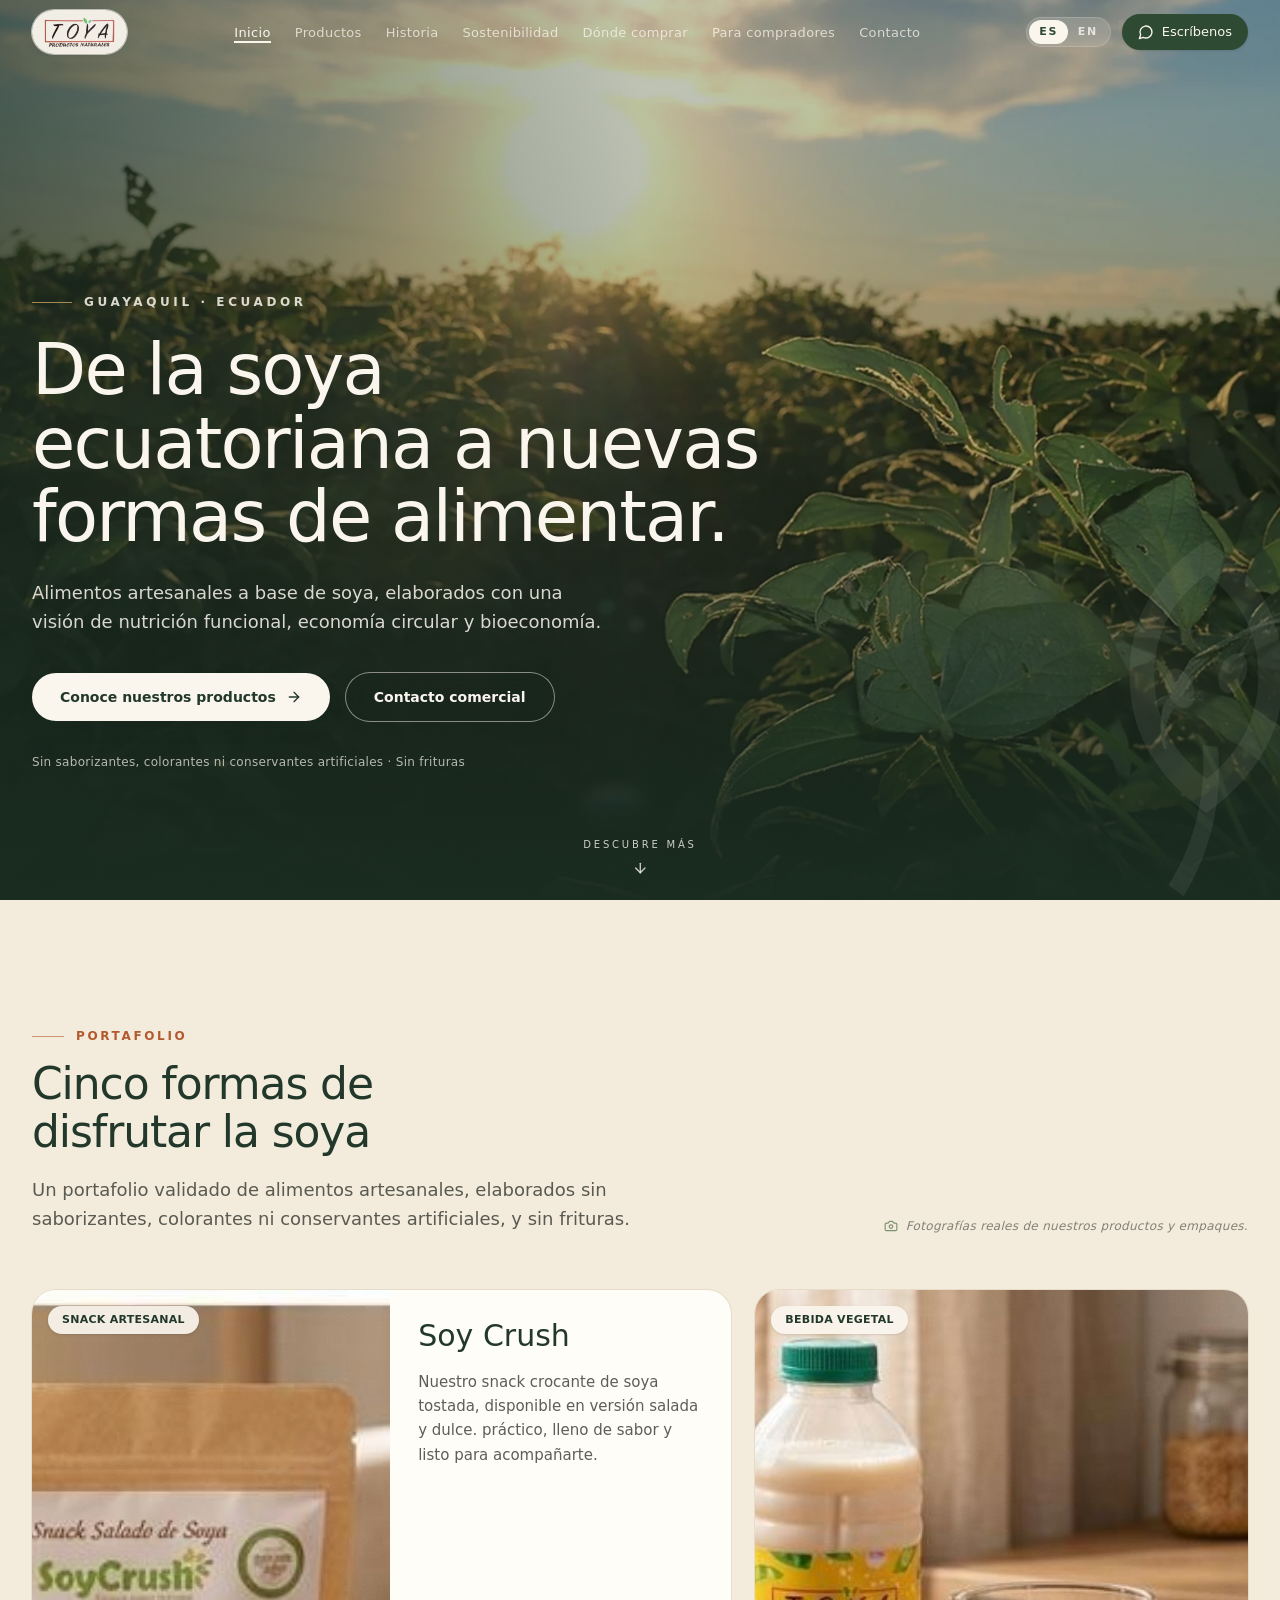
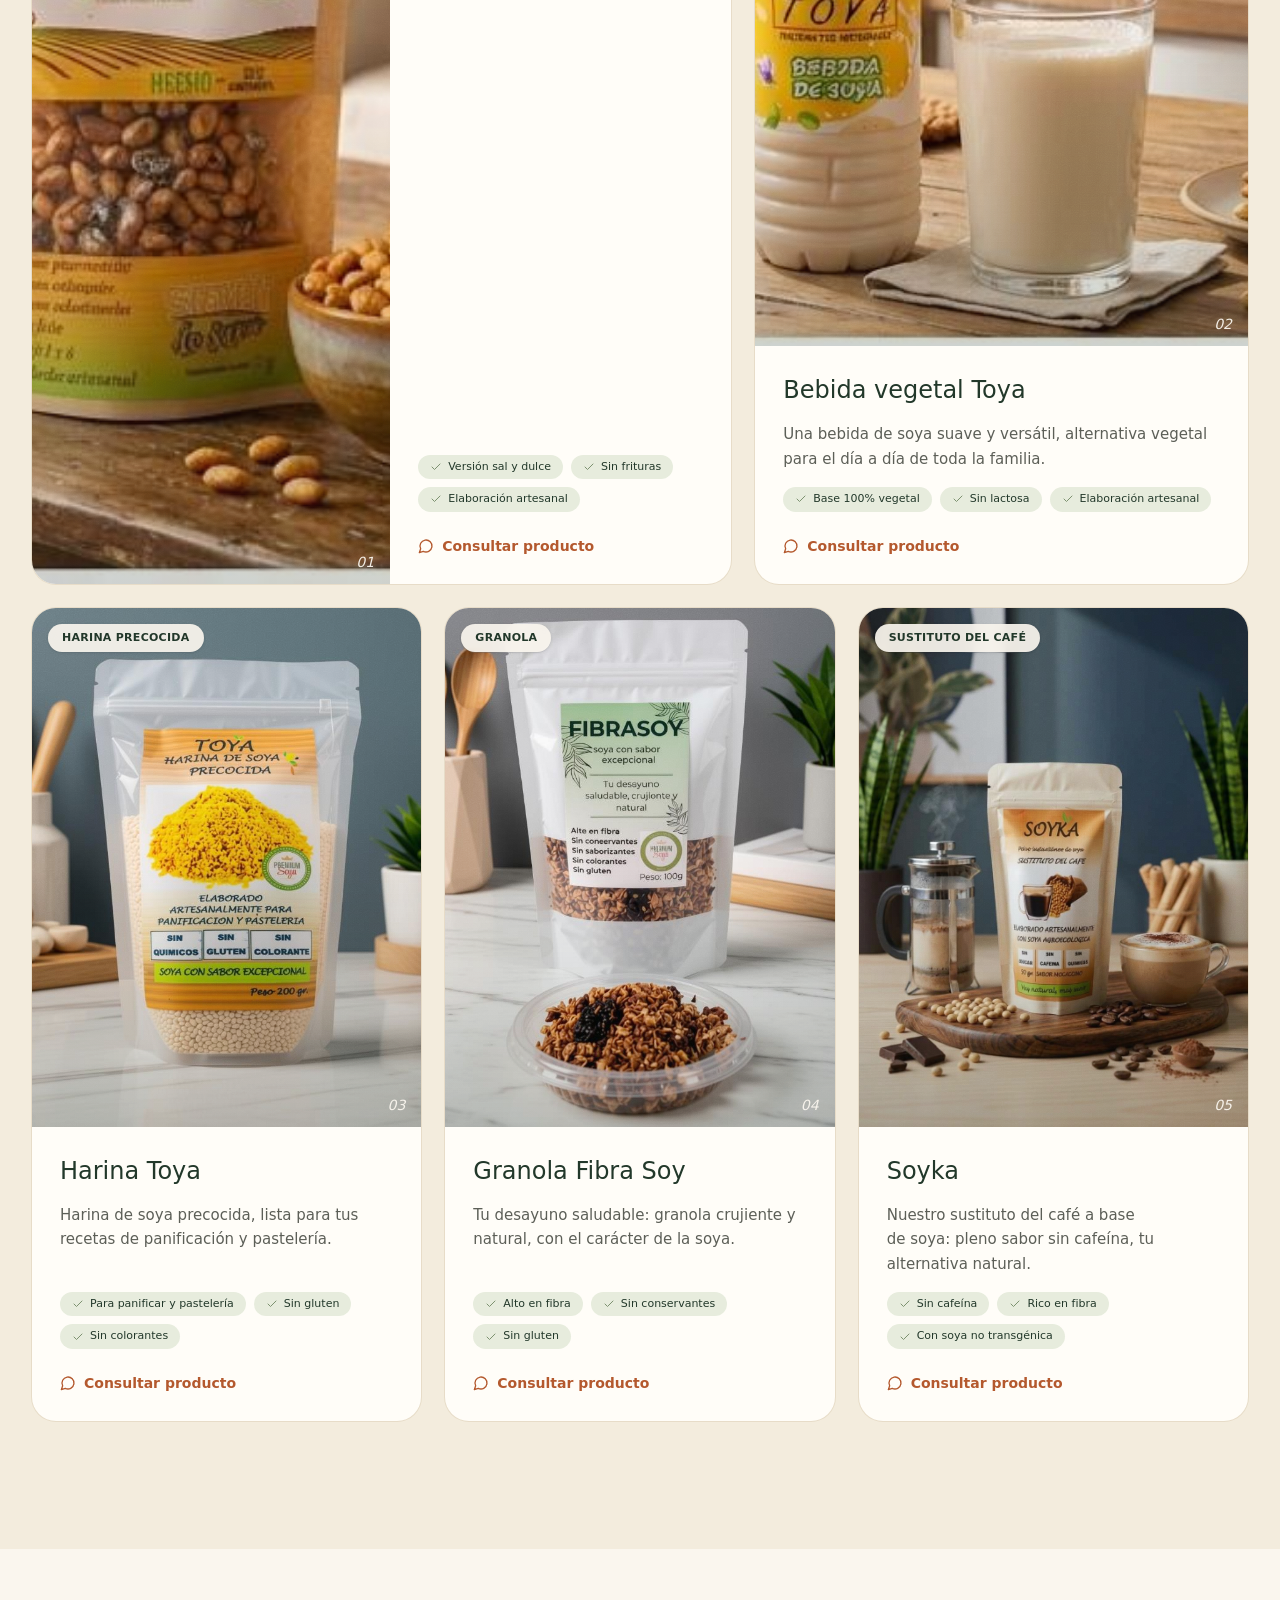
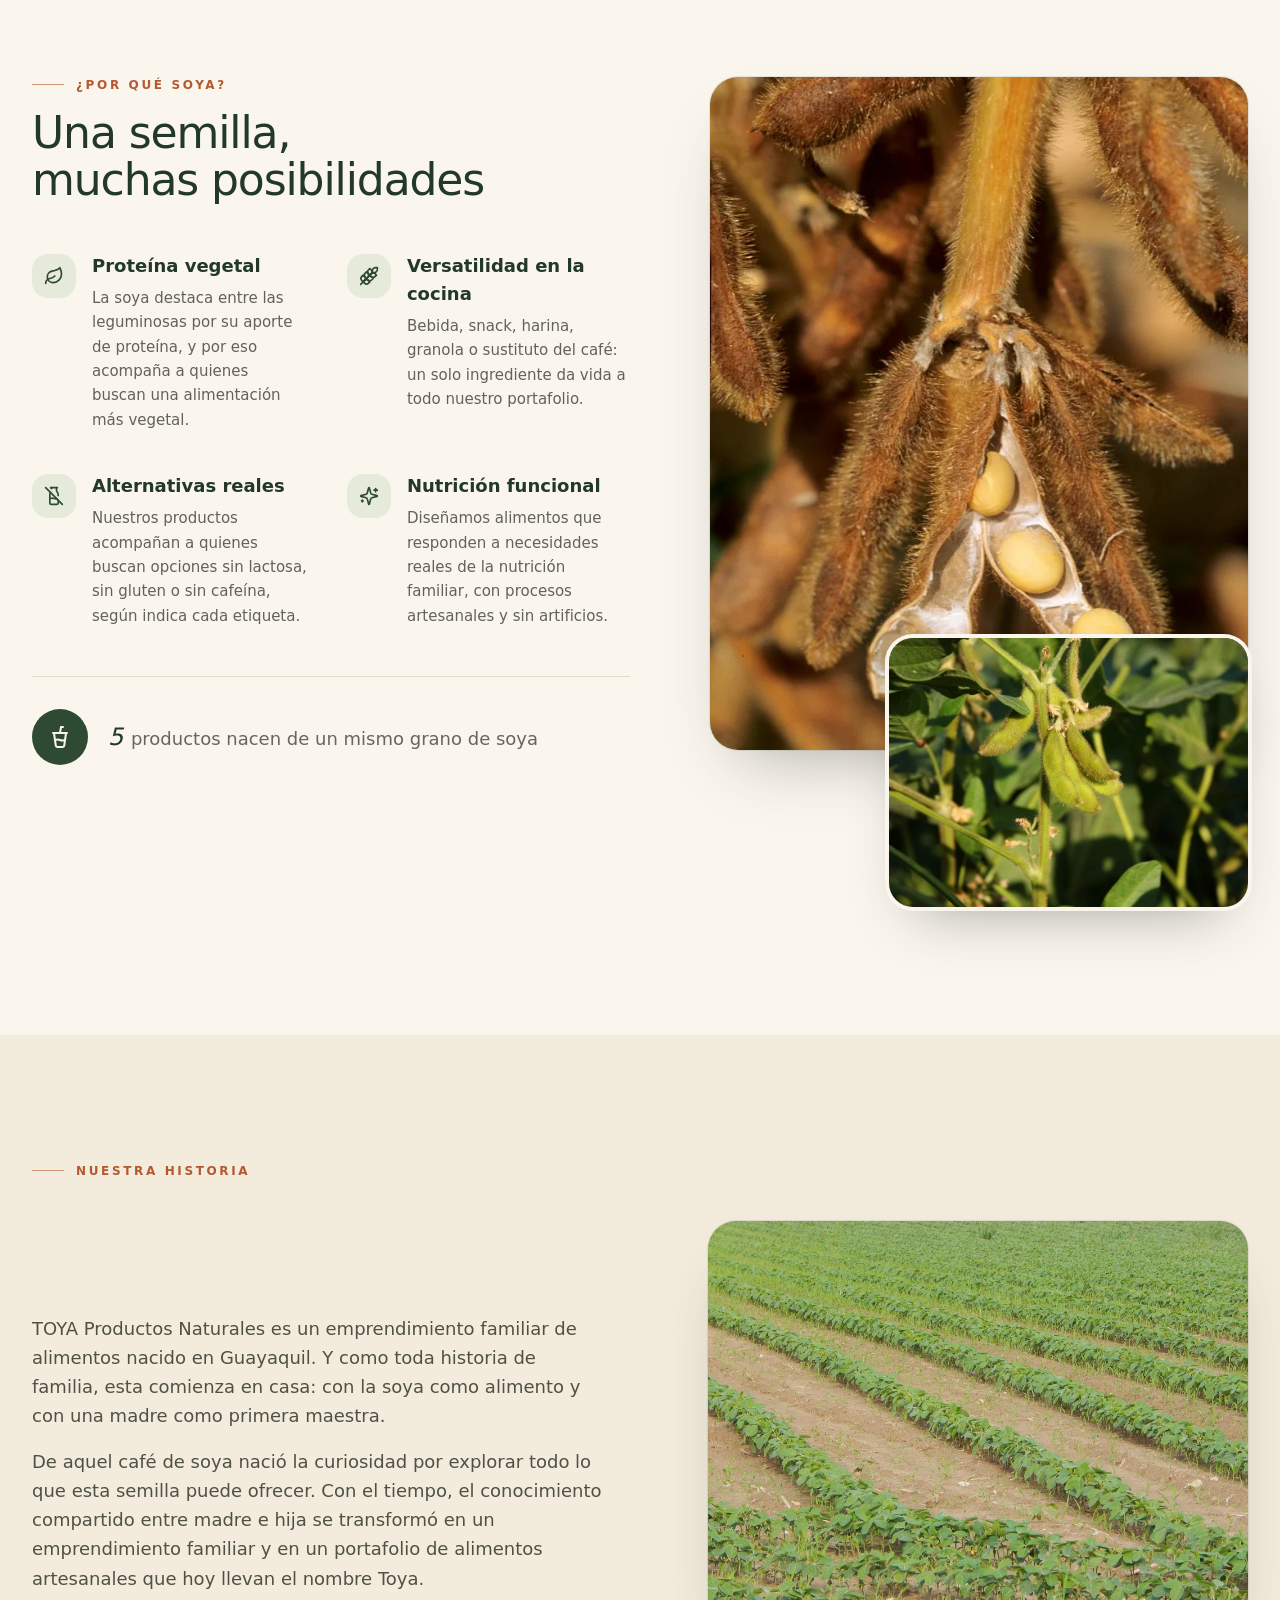
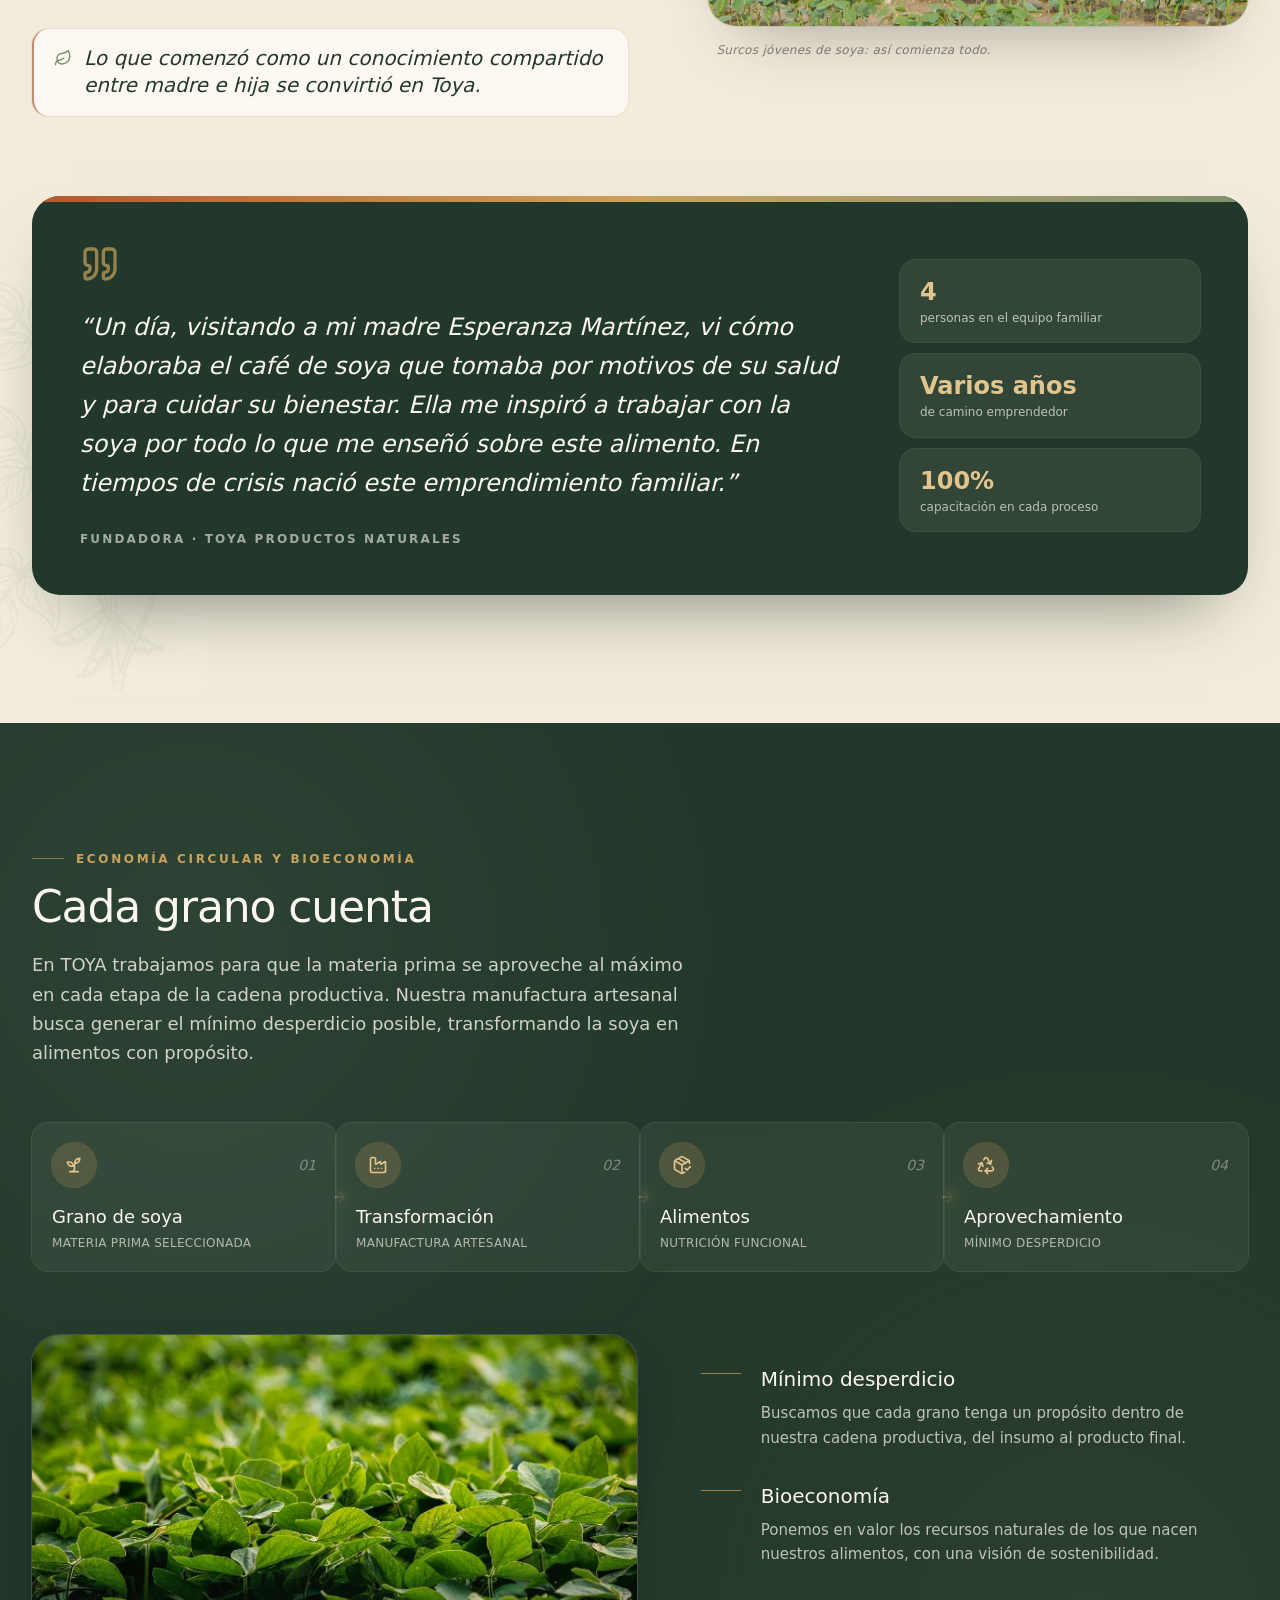
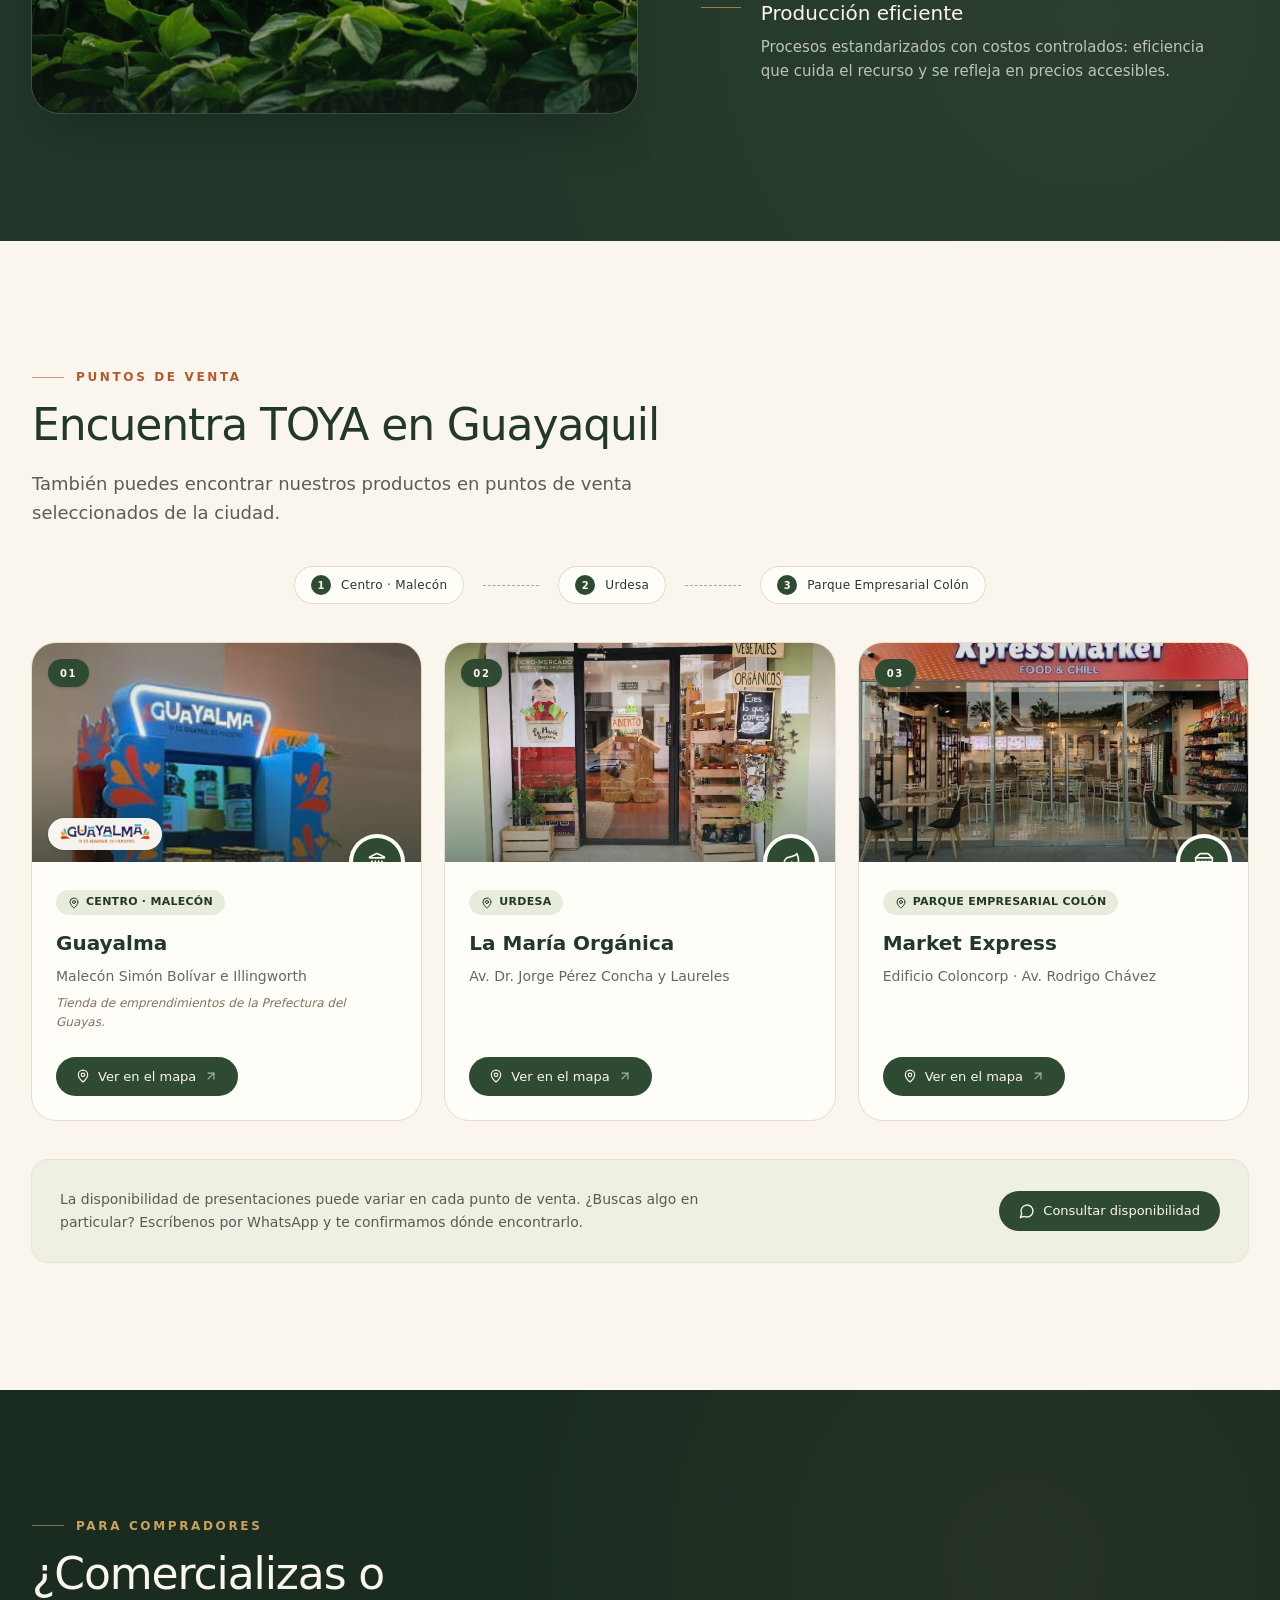
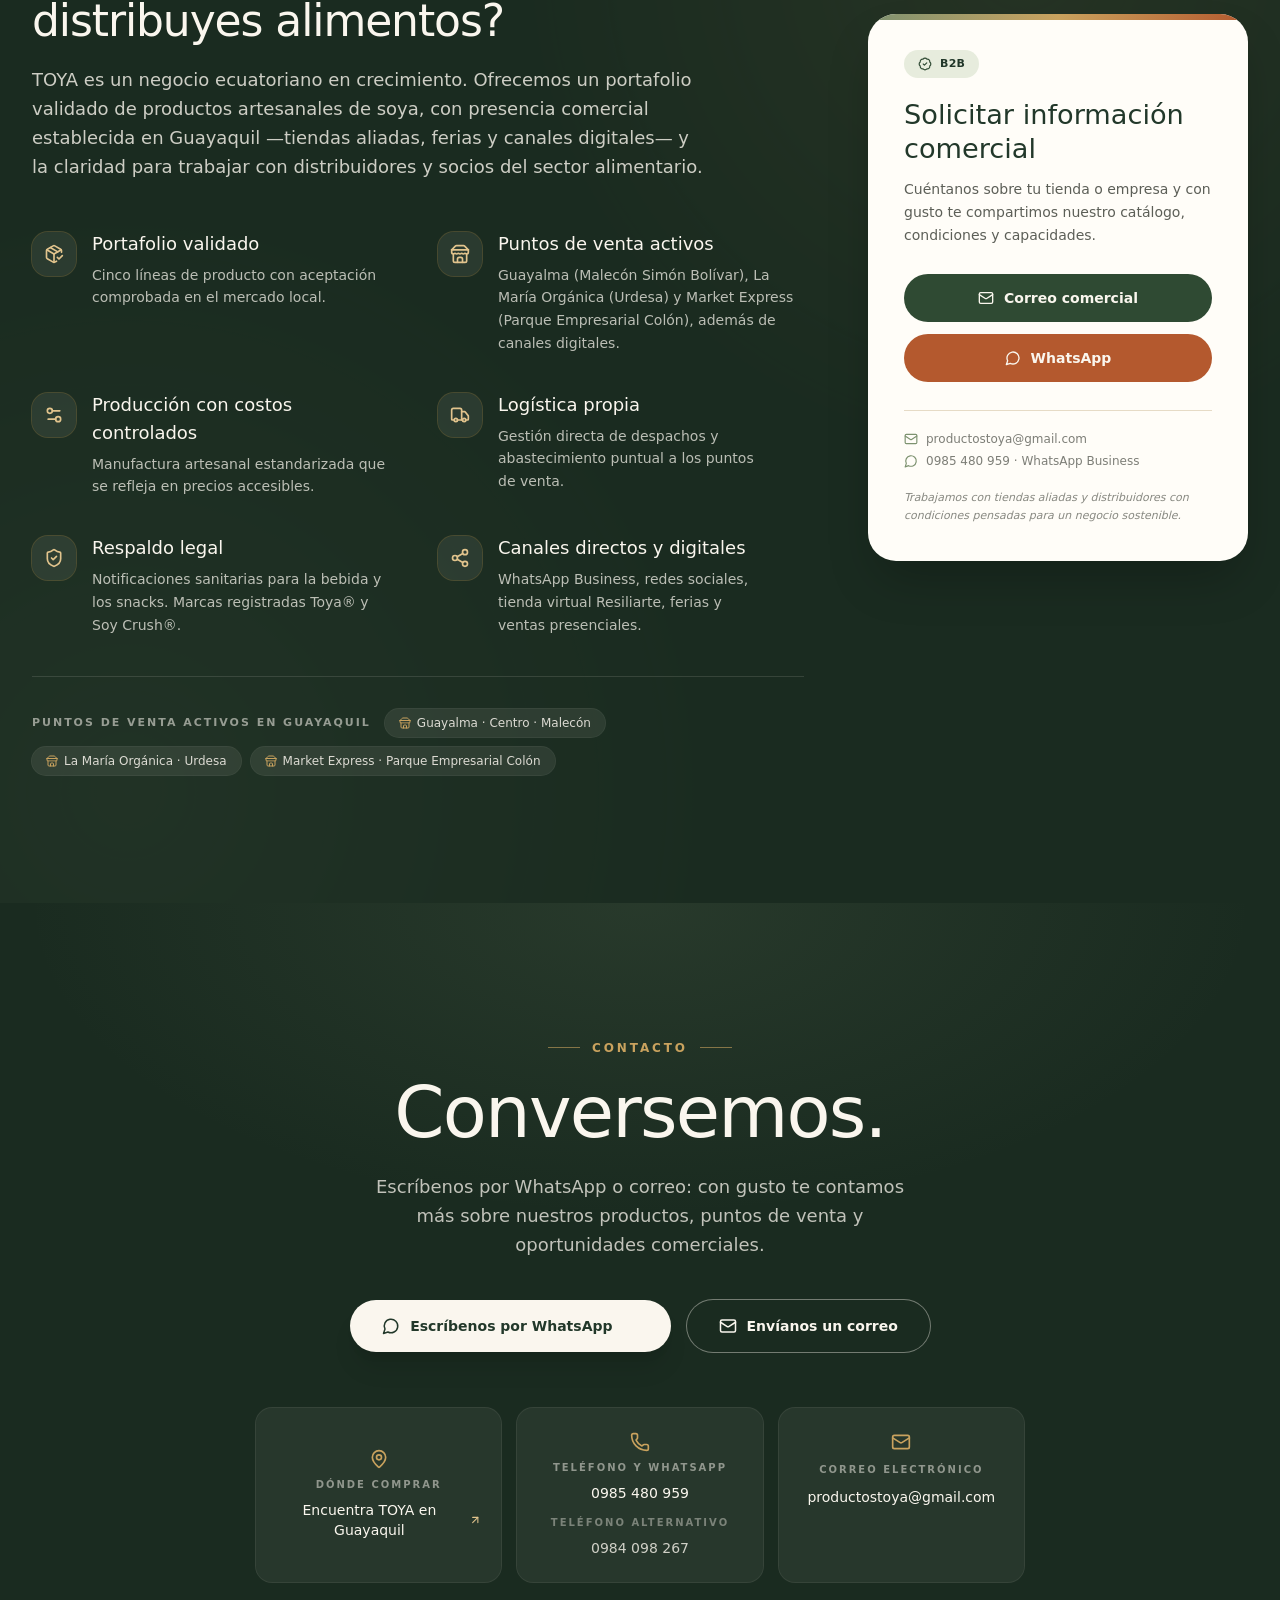
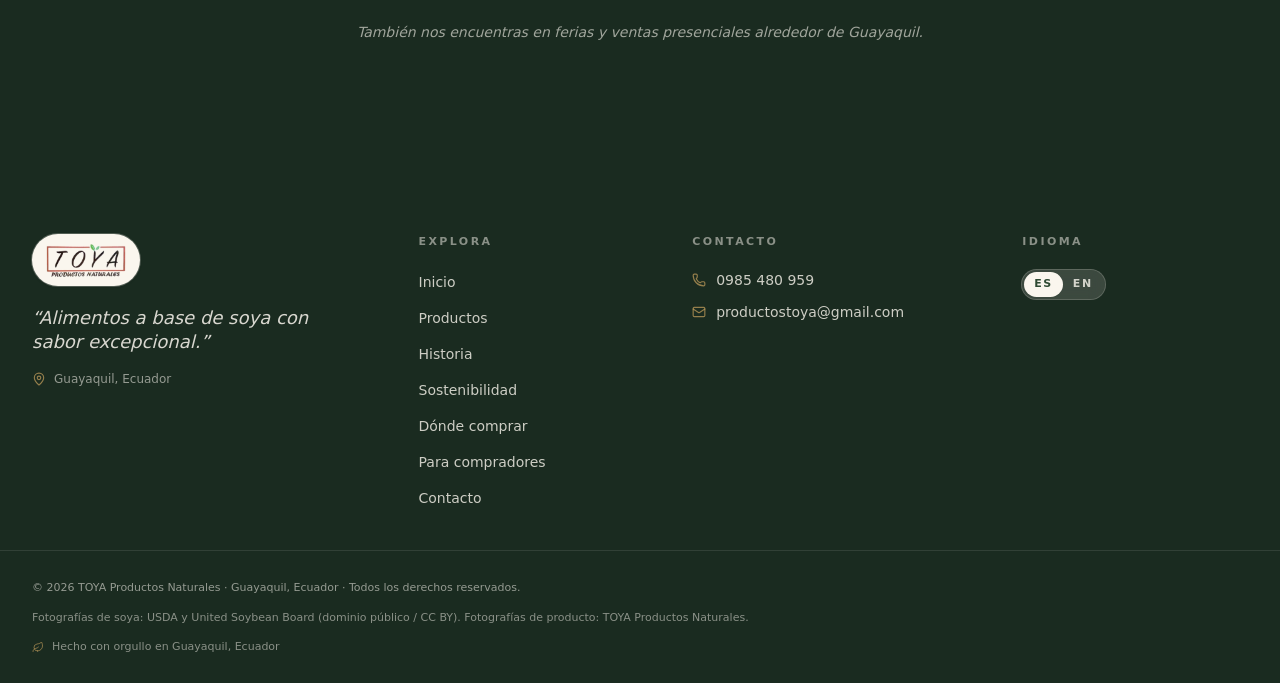
==== commit 84e22e90: "oki" ====
--- a/index.html
+++ b/index.html
@@ -1 +1 @@
-<!DOCTYPE html><!--tV3XKZDzyscJtVsgZDRiV--><html lang="es"><head><meta charSet="utf-8"/><meta name="viewport" content="width=device-width, initial-scale=1"/><link rel="preload" href="/_next/static/media/03bda585a99c6450-s.p.ad37b9d9.woff2" as="font" crossorigin="" type="font/woff2"/><link rel="preload" href="/_next/static/media/3c7c6164b2587822-s.p.7f689f7d.woff2" as="font" crossorigin="" type="font/woff2"/><link rel="preload" href="/_next/static/media/7ddd198311ba7843-s.p.d56bf40f.woff2" as="font" crossorigin="" type="font/woff2"/><link rel="stylesheet" href="/_next/static/chunks/d92737ea5f5172cf.css" data-precedence="next"/><link rel="stylesheet" href="/_next/static/chunks/58b12bc8f32d79fb.css" data-precedence="next"/><link rel="preload" as="script" fetchPriority="low" href="/_next/static/chunks/58c60a5fa6b544da.js"/><script src="/_next/static/chunks/771dedee3f5e1621.js" async=""></script><script src="/_next/static/chunks/e461e3027eb348df.js" async=""></script><script src="/_next/static/chunks/turbopack-b702dda9a075337d.js" async=""></script><script src="/_next/static/chunks/2f236954d6a65e12.js" async=""></script><script src="/_next/static/chunks/9cecdcbb20ded624.js" async=""></script><script src="/_next/static/chunks/7052a7a54dca7432.js" async=""></script><script src="/_next/static/chunks/3a13c1f1943bd7d8.js" async=""></script><meta name="next-size-adjust" content=""/><meta name="theme-color" content="#2f4a33"/><title>TOYA Productos Naturales — Soya con sabor excepcional</title><meta name="description" content="Alimentos artesanales a base de soya elaborados en Guayaquil, Ecuador. Nutrición funcional, economía circular y bioeconomía: bebida vegetal, snacks, harina, granola y sustituto de café."/><meta name="author" content="TOYA Productos Naturales"/><meta name="keywords" content="TOYA Productos Naturales,soya Ecuador,alimentos artesanales,bebida vegetal de soya,Soy Crush,harina de soya,granola Fibra Soy,Soyka,Guayaquil,nutrición funcional,economía circular"/><meta name="creator" content="TOYA Productos Naturales"/><meta name="publisher" content="TOYA Productos Naturales"/><meta name="robots" content="index, follow"/><meta name="category" content="food"/><link rel="canonical" href="https://toyaproductosnaturales.netlify.app"/><link rel="alternate" hrefLang="es" href="https://toyaproductosnaturales.netlify.app"/><link rel="alternate" hrefLang="en" href="https://toyaproductosnaturales.netlify.app/?lang=en"/><meta property="og:title" content="TOYA Productos Naturales — Soya con sabor excepcional"/><meta property="og:description" content="De la soya ecuatoriana a nuevas formas de alimentar. Alimentos artesanales con una visión de nutrición funcional, economía circular y bioeconomía. Guayaquil, Ecuador."/><meta property="og:url" content="https://toyaproductosnaturales.netlify.app"/><meta property="og:site_name" content="TOYA Productos Naturales"/><meta property="og:locale" content="es_EC"/><meta property="og:image" content="https://toyaproductosnaturales.netlify.app/images/photography/hero-soybean-field.jpg"/><meta property="og:image:width" content="1707"/><meta property="og:image:height" content="1138"/><meta property="og:image:alt_text" content="Campo de soya al atardecer — TOYA Productos Naturales"/><meta property="og:locale:alternate" content="en_US"/><meta property="og:type" content="website"/><meta name="twitter:card" content="summary_large_image"/><meta name="twitter:title" content="TOYA Productos Naturales — Soya con sabor excepcional"/><meta name="twitter:description" content="Alimentos artesanales a base de soya desde Guayaquil, Ecuador. Nutrición funcional, economía circular y bioeconomía."/><meta name="twitter:image" content="https://toyaproductosnaturales.netlify.app/images/photography/hero-soybean-field.jpg"/><link rel="icon" href="/favicon.ico" sizes="any"/><link rel="icon" href="/icon-192.png" sizes="192x192" type="image/png"/><link rel="apple-touch-icon" href="/apple-touch-icon.png" sizes="180x180" type="image/png"/><script src="/_next/static/chunks/a6dad97d9634a72d.js" noModule=""></script></head><body class="fraunces_c4b80575-module__JgMBeq__variable work_sans_481b8d2d-module__7olhHG__variable antialiased bg-cream text-ink"><div hidden=""><!--$--><!--/$--></div><div class="flex min-h-screen flex-col bg-cream"><script type="application/ld+json">{"@context":"https://schema.org","@type":"Organization","name":"TOYA Productos Naturales","alternateName":"TOYA","slogan":"Soya con sabor excepcional.","description":"Alimentos artesanales a base de soya elaborados en Guayaquil, Ecuador. Nutrición funcional, economía circular y bioeconomía.","email":"productostoya@gmail.com","telephone":"+593 98 548 0959","foundingLocation":{"@type":"Place","name":"Guayaquil, Ecuador"},"address":{"@type":"PostalAddress","addressLocality":"Guayaquil","addressCountry":"EC"},"makesOffer":[{"@type":"Offer","itemOffered":{"@type":"Product","name":"Soy Crush"}},{"@type":"Offer","itemOffered":{"@type":"Product","name":"Bebida vegetal Toya"}},{"@type":"Offer","itemOffered":{"@type":"Product","name":"Harina Toya"}},{"@type":"Offer","itemOffered":{"@type":"Product","name":"Granola Fibra Soy"}},{"@type":"Offer","itemOffered":{"@type":"Product","name":"Soyka"}}]}</script><script type="application/ld+json">{"@context":"https://schema.org","@graph":[{"@type":"Store","name":"Guayalma","branchOf":{"@type":"Organization","name":"TOYA Productos Naturales"},"address":{"@type":"PostalAddress","streetAddress":"Av. Juan Illingworth 108 y Av. Simón Bolívar, Guayaquil, Ecuador","addressLocality":"Guayaquil","addressCountry":"EC"},"hasMap":"https://www.google.com/maps/search/?api=1&query=Guayalma,+Av.+Juan+Illingworth+108+y+Av.+Sim%C3%B3n+Bol%C3%ADvar,+Guayaquil,+Ecuador"},{"@type":"Store","name":"La María Orgánica","branchOf":{"@type":"Organization","name":"TOYA Productos Naturales"},"address":{"@type":"PostalAddress","streetAddress":"Av. Dr. Jorge Pérez Concha y Laureles, Urdesa, Guayaquil, Ecuador","addressLocality":"Guayaquil","addressCountry":"EC"},"hasMap":"https://www.google.com/maps/search/?api=1&query=La+Mar%C3%ADa+Org%C3%A1nica,+Av.+Dr.+Jorge+P%C3%A9rez+Concha+y+Laureles,+Guayaquil,+Ecuador"},{"@type":"Store","name":"Market Express","branchOf":{"@type":"Organization","name":"TOYA Productos Naturales"},"address":{"@type":"PostalAddress","streetAddress":"Edificio Coloncorp, Av. Rodrigo Chávez, Parque Empresarial Colón, Guayaquil, Ecuador","addressLocality":"Guayaquil","addressCountry":"EC"},"hasMap":"https://www.google.com/maps/search/?api=1&query=Market+Express,+Parque+Empresarial+Col%C3%B3n,+Av.+Rodrigo+Ch%C3%A1vez,+Guayaquil,+Ecuador"}]}</script><a href="#main" class="sr-only focus:not-sr-only focus:fixed focus:top-3 focus:left-3 focus:z-[60] focus:rounded-full focus:bg-forest focus:px-4 focus:py-2 focus:text-cream focus:text-sm">Saltar al contenido</a><header class="fixed inset-x-0 top-0 z-50 transition-all duration-500 bg-transparent" style="opacity:0;transform:translateY(-80px)"><nav aria-label="Navegación principal" class="mx-auto flex h-16 max-w-7xl items-center justify-between gap-4 px-4 sm:px-6 lg:px-8"><a href="#inicio" class="group flex items-center gap-2.5" aria-label="TOYA Productos Naturales — Inicio"><span class="flex h-9 w-9 items-center justify-center rounded-full transition-colors duration-500 bg-cream/15 text-cream ring-1 ring-cream/40 backdrop-blur-sm"><svg xmlns="http://www.w3.org/2000/svg" width="24" height="24" viewBox="0 0 24 24" fill="none" stroke="currentColor" stroke-width="2" stroke-linecap="round" stroke-linejoin="round" class="lucide lucide-leaf h-4.5 w-4.5" aria-hidden="true"><path d="M11 20A7 7 0 0 1 9.8 6.1C15.5 5 17 4.48 19 2c1 2 2 4.18 2 8 0 5.5-4.78 10-10 10Z"></path><path d="M2 21c0-3 1.85-5.36 5.08-6C9.5 14.52 12 13 13 12"></path></svg></span><span class="leading-none"><span class="block font-display text-lg font-semibold tracking-tight transition-colors duration-500 text-cream">TOYA</span><span class="block font-body text-[9px] font-semibold uppercase tracking-[0.28em] transition-colors duration-500 text-cream/70">Productos Naturales</span></span></a><ul class="hidden items-center gap-4 lg:flex xl:gap-6"><li><a href="#inicio" data-active="true" class="link-sweep font-body text-[13px] font-medium tracking-wide transition-colors duration-500 text-cream">Inicio</a></li><li><a href="#productos" data-active="false" class="link-sweep font-body text-[13px] font-medium tracking-wide transition-colors duration-500 text-cream/75 hover:text-cream">Productos</a></li><li><a href="#historia" data-active="false" class="link-sweep font-body text-[13px] font-medium tracking-wide transition-colors duration-500 text-cream/75 hover:text-cream">Historia</a></li><li><a href="#sostenibilidad" data-active="false" class="link-sweep font-body text-[13px] font-medium tracking-wide transition-colors duration-500 text-cream/75 hover:text-cream">Sostenibilidad</a></li><li><a href="#encuentra" data-active="false" class="link-sweep font-body text-[13px] font-medium tracking-wide transition-colors duration-500 text-cream/75 hover:text-cream">Dónde comprar</a></li><li><a href="#compradores" data-active="false" class="link-sweep font-body text-[13px] font-medium tracking-wide transition-colors duration-500 text-cream/75 hover:text-cream">Para compradores</a></li><li><a href="#contacto" data-active="false" class="link-sweep font-body text-[13px] font-medium tracking-wide transition-colors duration-500 text-cream/75 hover:text-cream">Contacto</a></li></ul><div class="flex items-center gap-3"><div role="group" aria-label="Seleccionar idioma" class="relative inline-flex items-center rounded-full p-0.5 font-body text-[11px] font-semibold tracking-[0.14em] uppercase bg-cream/15 ring-1 ring-cream/30 backdrop-blur-sm"><button type="button" aria-pressed="true" class="relative z-10 rounded-full px-2.5 py-1 transition-colors duration-300 cursor-pointer bg-cream text-forest">ES</button><button type="button" aria-pressed="false" class="relative z-10 rounded-full px-2.5 py-1 transition-colors duration-300 cursor-pointer text-cream/80 hover:text-cream">EN</button></div><a href="https://wa.me/593985480959?text=Hola%20TOYA%2C%20vengo%20de%20su%20p%C3%A1gina%20web%20y%20me%20gustar%C3%ADa%20m%C3%A1s%20informaci%C3%B3n.%20%C2%A1Gracias!" target="_blank" rel="noopener noreferrer" class="hidden items-center gap-2 rounded-full bg-forest px-4 py-2 font-body text-[13px] font-medium text-cream shadow-sm transition-all duration-300 hover:-translate-y-0.5 hover:bg-forest-deep hover:shadow-md md:inline-flex"><svg xmlns="http://www.w3.org/2000/svg" width="24" height="24" viewBox="0 0 24 24" fill="none" stroke="currentColor" stroke-width="2" stroke-linecap="round" stroke-linejoin="round" class="lucide lucide-message-circle h-4 w-4" aria-hidden="true"><path d="M7.9 20A9 9 0 1 0 4 16.1L2 22Z"></path></svg>Escríbenos</a><button type="button" aria-expanded="false" aria-label="Abrir menú" class="inline-flex h-10 w-10 items-center justify-center rounded-full transition-colors duration-500 lg:hidden text-cream hover:bg-cream/15"><svg xmlns="http://www.w3.org/2000/svg" width="24" height="24" viewBox="0 0 24 24" fill="none" stroke="currentColor" stroke-width="2" stroke-linecap="round" stroke-linejoin="round" class="lucide lucide-menu h-5 w-5" aria-hidden="true"><path d="M4 12h16"></path><path d="M4 18h16"></path><path d="M4 6h16"></path></svg></button></div></nav></header><main id="main" class="flex-1"><section id="inicio" class="relative flex min-h-[100svh] items-end overflow-hidden bg-forest-ink" aria-label="Guayaquil · Ecuador"><div class="absolute inset-0 scale-[1.08]" aria-hidden="true" style="transform:none"><picture><source srcSet="/images/photography/hero-soybean-field.webp" type="image/webp"/><img src="/images/photography/hero-soybean-field.jpg" alt="" class="h-full w-full object-cover" fetchPriority="high" decoding="async"/></picture></div><div aria-hidden="true" class="absolute inset-0 bg-gradient-to-t from-forest-ink/92 via-forest-ink/35 to-forest-ink/25"></div><div aria-hidden="true" class="absolute inset-0 bg-gradient-to-r from-forest-ink/55 via-transparent to-transparent"></div><div aria-hidden="true" class="absolute inset-x-0 bottom-0 h-40 bg-gradient-to-t from-forest-ink/85 to-transparent" style="opacity:1"></div><div class="relative z-10 mx-auto w-full max-w-7xl px-4 pb-24 pt-40 sm:px-6 sm:pb-28 lg:px-8 lg:pb-32" style="transform:none"><div class="max-w-3xl"><p class="flex items-center gap-3 font-body text-[11px] font-semibold uppercase tracking-[0.3em] text-cream/85 sm:text-xs" style="opacity:0;transform:translateY(18px)"><span aria-hidden="true" class="inline-block h-px w-10 bg-gold/80"></span>Guayaquil · Ecuador</p><h1 class="mt-6 font-display text-[2.6rem] leading-[1.04] font-medium tracking-tight text-cream text-balance sm:text-6xl lg:text-[4.4rem]" style="opacity:0;transform:translateY(28px)">De la soya ecuatoriana a nuevas formas de alimentar.</h1><p class="mt-6 max-w-xl text-pretty font-body text-base leading-relaxed text-cream/85 sm:text-lg" style="opacity:0;transform:translateY(22px)">Alimentos artesanales a base de soya, elaborados con una visión de nutrición funcional, economía circular y bioeconomía.</p><div class="mt-9 flex flex-col gap-3 sm:flex-row sm:items-center sm:gap-4" style="opacity:0;transform:translateY(20px)"><a href="#productos" class="group inline-flex items-center justify-center gap-2.5 rounded-full bg-cream px-7 py-3.5 font-body text-sm font-semibold text-forest-deep shadow-lg shadow-forest-ink/25 transition-all duration-300 hover:-translate-y-0.5 hover:bg-white hover:shadow-xl">Conoce nuestros productos<svg xmlns="http://www.w3.org/2000/svg" width="24" height="24" viewBox="0 0 24 24" fill="none" stroke="currentColor" stroke-width="2" stroke-linecap="round" stroke-linejoin="round" class="lucide lucide-arrow-right h-4 w-4 transition-transform duration-300 group-hover:translate-x-1" aria-hidden="true"><path d="M5 12h14"></path><path d="m12 5 7 7-7 7"></path></svg></a><a href="#compradores" class="inline-flex items-center justify-center gap-2.5 rounded-full px-7 py-3.5 font-body text-sm font-semibold text-cream ring-1 ring-cream/50 backdrop-blur-sm transition-all duration-300 hover:-translate-y-0.5 hover:bg-cream/10 hover:ring-cream/80">Contacto comercial</a></div><p class="mt-8 max-w-md font-body text-[11px] leading-relaxed tracking-wide text-cream/70 sm:text-xs" style="opacity:0">Sin saborizantes, colorantes ni conservantes artificiales · Sin frituras</p></div></div><a href="#historia" aria-label="Descubre más" class="absolute bottom-6 left-1/2 z-10 hidden -translate-x-1/2 flex-col items-center gap-2 text-cream/80 transition-colors hover:text-cream sm:flex" style="opacity:0"><span class="font-body text-[10px] font-medium uppercase tracking-[0.28em]">Descubre más</span><span><svg xmlns="http://www.w3.org/2000/svg" width="24" height="24" viewBox="0 0 24 24" fill="none" stroke="currentColor" stroke-width="2" stroke-linecap="round" stroke-linejoin="round" class="lucide lucide-arrow-down h-4 w-4" aria-hidden="true"><path d="M12 5v14"></path><path d="m19 12-7 7-7-7"></path></svg></span></a><svg aria-hidden="true" viewBox="0 0 120 200" class="absolute -right-10 bottom-0 hidden h-[42%] max-h-[400px] text-cream/[0.07] lg:block" fill="currentColor"><path d="M60 10c30 18 44 48 40 82-3 26-18 46-40 62-22-16-37-36-40-62-4-34 10-64 40-82zm0 18c-20 14-30 36-27 62 2 18 11 33 27 46 16-13 25-28 27-46 3-26-7-48-27-62z"></path><path d="M58 118c2 26-4 52-18 74l8 6c14-23 21-51 18-79z"></path><ellipse cx="46" cy="88" rx="7" ry="11" transform="rotate(-24 46 88)"></ellipse><ellipse cx="74" cy="80" rx="7" ry="11" transform="rotate(22 74 80)"></ellipse></svg></section><section id="productos" class="relative bg-cream-2 py-24 sm:py-32"><div class="mx-auto max-w-7xl px-4 sm:px-6 lg:px-8"><div class="flex flex-col gap-6 lg:flex-row lg:items-end lg:justify-between"><div class="max-w-2xl"><div style="opacity:0;transform:translateY(28px)"><p class="flex items-center gap-3 font-body text-xs font-semibold uppercase tracking-[0.22em] text-clay"><span aria-hidden="true" class="inline-block h-px w-8 bg-clay/60"></span>Portafolio</p></div><div style="opacity:0;transform:translateY(28px)"><h2 class="mt-4 font-display text-3xl leading-[1.08] font-medium tracking-tight text-balance sm:text-4xl lg:text-[2.75rem] text-forest-deep">Cinco formas de disfrutar la soya</h2></div><div style="opacity:0;transform:translateY(28px)"><p class="mt-5 text-pretty font-body text-base leading-relaxed sm:text-lg text-ink/75">Un portafolio validado de alimentos artesanales, elaborados sin saborizantes, colorantes ni conservantes artificiales, y sin frituras.</p></div></div><div class="shrink-0" style="opacity:0;transform:translateY(28px)"><p class="flex items-center gap-2 font-body text-xs tracking-wide text-ink/55 lg:justify-end"><svg xmlns="http://www.w3.org/2000/svg" width="24" height="24" viewBox="0 0 24 24" fill="none" stroke="currentColor" stroke-width="2" stroke-linecap="round" stroke-linejoin="round" class="lucide lucide-camera h-3.5 w-3.5 text-sage" aria-hidden="true"><path d="M14.5 4h-5L7 7H4a2 2 0 0 0-2 2v9a2 2 0 0 0 2 2h16a2 2 0 0 0 2-2V9a2 2 0 0 0-2-2h-3l-2.5-3z"></path><circle cx="12" cy="13" r="3"></circle></svg><em>Fotografías reales de nuestros productos y empaques.</em></p></div></div><div class="mt-14 grid gap-6 sm:grid-cols-2 lg:grid-cols-12"><div class="sm:col-span-2 lg:col-span-7" style="opacity:0;transform:translateY(28px)"><article class="group relative flex h-full overflow-hidden rounded-[1.5rem] bg-paper ring-1 ring-earth/90 transition-all duration-500 ease-out hover:-translate-y-1.5 hover:shadow-[0_36px_64px_-32px_rgba(38,42,33,0.35)] hover:ring-sage/60 flex-col sm:grid sm:grid-cols-[1.05fr_1fr]"><div class="grain relative overflow-hidden"><img src="/images/products/soy-crush.jpg" alt="Soy Crush" loading="lazy" decoding="async" class="w-full object-cover transition-transform duration-[900ms] ease-[cubic-bezier(0.22,1,0.36,1)] group-hover:scale-[1.05] aspect-[4/3] sm:aspect-auto sm:h-full sm:min-h-[320px]"/><img src="/images/products/soy-crush-2.jpg" alt="" aria-hidden="true" loading="lazy" decoding="async" class="absolute inset-0 h-full w-full object-cover transition-opacity duration-700 aspect-[4/3] sm:aspect-auto opacity-0"/><div aria-hidden="true" class="absolute inset-0 bg-gradient-to-t from-forest-ink/35 via-transparent to-transparent opacity-60 transition-opacity duration-500 group-hover:opacity-40"></div><span class="absolute top-4 left-4 rounded-full bg-cream/92 px-3.5 py-1.5 font-body text-[11px] font-semibold tracking-wide text-forest-deep uppercase shadow-sm backdrop-blur-sm">Snack artesanal</span><span class="absolute right-4 bottom-3 font-display text-sm font-medium text-cream/95 italic">01</span><button type="button" aria-label="Ver detalles de Soy Crush" class="absolute inset-0 cursor-pointer rounded-none outline-offset-0 focus-visible:outline-2 focus-visible:outline-cream" aria-haspopup="dialog" aria-expanded="false" aria-controls="radix-_R_6cd2hbrb_" data-state="closed" data-slot="dialog-trigger"><span class="absolute bottom-4 left-4 inline-flex translate-y-1 items-center gap-1.5 rounded-full bg-cream/95 px-3.5 py-1.5 font-body text-[11px] font-semibold tracking-wide text-forest-deep uppercase shadow-md backdrop-blur-sm transition-all duration-300 opacity-0 group-hover:translate-y-0 group-hover:opacity-100 group-focus-within:translate-y-0 group-focus-within:opacity-100"><svg xmlns="http://www.w3.org/2000/svg" width="24" height="24" viewBox="0 0 24 24" fill="none" stroke="currentColor" stroke-width="2" stroke-linecap="round" stroke-linejoin="round" class="lucide lucide-plus h-3 w-3" aria-hidden="true"><path d="M5 12h14"></path><path d="M12 5v14"></path></svg>Ver detalles</span></button></div><div class="flex flex-1 flex-col gap-4 p-6 sm:p-7 sm:justify-center"><h3 class="font-display font-medium text-forest-deep text-3xl">Soy Crush</h3><p class="text-pretty font-body text-sm leading-relaxed text-ink/75 sm:text-[15px]">Nuestro snack crocante de soya tostada, disponible en versión salada y dulce. práctico, lleno de sabor y listo para acompañarte.</p><ul class="mt-auto flex flex-wrap gap-2" aria-label="Soy Crush"><li class="inline-flex items-center gap-1.5 rounded-full bg-sage-soft/70 px-3 py-1 font-body text-[11px] font-medium text-forest-deep"><svg xmlns="http://www.w3.org/2000/svg" width="24" height="24" viewBox="0 0 24 24" fill="none" stroke="currentColor" stroke-width="2" stroke-linecap="round" stroke-linejoin="round" class="lucide lucide-check h-3 w-3 text-sage" aria-hidden="true"><path d="M20 6 9 17l-5-5"></path></svg>Versión sal y dulce</li><li class="inline-flex items-center gap-1.5 rounded-full bg-sage-soft/70 px-3 py-1 font-body text-[11px] font-medium text-forest-deep"><svg xmlns="http://www.w3.org/2000/svg" width="24" height="24" viewBox="0 0 24 24" fill="none" stroke="currentColor" stroke-width="2" stroke-linecap="round" stroke-linejoin="round" class="lucide lucide-check h-3 w-3 text-sage" aria-hidden="true"><path d="M20 6 9 17l-5-5"></path></svg>Sin frituras</li><li class="inline-flex items-center gap-1.5 rounded-full bg-sage-soft/70 px-3 py-1 font-body text-[11px] font-medium text-forest-deep"><svg xmlns="http://www.w3.org/2000/svg" width="24" height="24" viewBox="0 0 24 24" fill="none" stroke="currentColor" stroke-width="2" stroke-linecap="round" stroke-linejoin="round" class="lucide lucide-check h-3 w-3 text-sage" aria-hidden="true"><path d="M20 6 9 17l-5-5"></path></svg>Elaboración artesanal</li></ul><a href="https://wa.me/593985480959?text=Hola%20TOYA%2C%20me%20gustar%C3%ADa%20recibir%20m%C3%A1s%20informaci%C3%B3n%20sobre%20Soy%20Crush.%20%C2%A1Gracias!" target="_blank" rel="noopener noreferrer" class="mt-2 inline-flex items-center gap-2 font-body text-sm font-semibold text-clay transition-colors hover:text-clay-deep"><svg xmlns="http://www.w3.org/2000/svg" width="24" height="24" viewBox="0 0 24 24" fill="none" stroke="currentColor" stroke-width="2" stroke-linecap="round" stroke-linejoin="round" class="lucide lucide-message-circle h-4 w-4" aria-hidden="true"><path d="M7.9 20A9 9 0 1 0 4 16.1L2 22Z"></path></svg><span class="link-sweep">Consultar producto</span></a></div></article></div><div class="lg:col-span-5" style="opacity:0;transform:translateY(28px)"><article class="group relative flex h-full overflow-hidden rounded-[1.5rem] bg-paper ring-1 ring-earth/90 transition-all duration-500 ease-out hover:-translate-y-1.5 hover:shadow-[0_36px_64px_-32px_rgba(38,42,33,0.35)] hover:ring-sage/60 flex-col"><div class="grain relative overflow-hidden"><img src="/images/products/bebida-toya.jpg" alt="Bebida vegetal Toya" loading="lazy" decoding="async" class="w-full object-cover transition-transform duration-[900ms] ease-[cubic-bezier(0.22,1,0.36,1)] group-hover:scale-[1.05] aspect-[3/4]"/><div aria-hidden="true" class="absolute inset-0 bg-gradient-to-t from-forest-ink/35 via-transparent to-transparent opacity-60 transition-opacity duration-500 group-hover:opacity-40"></div><span class="absolute top-4 left-4 rounded-full bg-cream/92 px-3.5 py-1.5 font-body text-[11px] font-semibold tracking-wide text-forest-deep uppercase shadow-sm backdrop-blur-sm">Bebida vegetal</span><span class="absolute right-4 bottom-3 font-display text-sm font-medium text-cream/95 italic">02</span><button type="button" aria-label="Ver detalles de Bebida vegetal Toya" class="absolute inset-0 cursor-pointer rounded-none outline-offset-0 focus-visible:outline-2 focus-visible:outline-cream" aria-haspopup="dialog" aria-expanded="false" aria-controls="radix-_R_6cl2hbrb_" data-state="closed" data-slot="dialog-trigger"><span class="absolute bottom-4 left-4 inline-flex translate-y-1 items-center gap-1.5 rounded-full bg-cream/95 px-3.5 py-1.5 font-body text-[11px] font-semibold tracking-wide text-forest-deep uppercase shadow-md backdrop-blur-sm transition-all duration-300 opacity-0 group-hover:translate-y-0 group-hover:opacity-100 group-focus-within:translate-y-0 group-focus-within:opacity-100"><svg xmlns="http://www.w3.org/2000/svg" width="24" height="24" viewBox="0 0 24 24" fill="none" stroke="currentColor" stroke-width="2" stroke-linecap="round" stroke-linejoin="round" class="lucide lucide-plus h-3 w-3" aria-hidden="true"><path d="M5 12h14"></path><path d="M12 5v14"></path></svg>Ver detalles</span></button></div><div class="flex flex-1 flex-col gap-4 p-6 sm:p-7"><h3 class="font-display font-medium text-forest-deep text-2xl">Bebida vegetal Toya</h3><p class="text-pretty font-body text-sm leading-relaxed text-ink/75 sm:text-[15px]">Una bebida de soya suave y versátil, alternativa vegetal para el día a día de toda la familia.</p><ul class="mt-auto flex flex-wrap gap-2" aria-label="Bebida vegetal Toya"><li class="inline-flex items-center gap-1.5 rounded-full bg-sage-soft/70 px-3 py-1 font-body text-[11px] font-medium text-forest-deep"><svg xmlns="http://www.w3.org/2000/svg" width="24" height="24" viewBox="0 0 24 24" fill="none" stroke="currentColor" stroke-width="2" stroke-linecap="round" stroke-linejoin="round" class="lucide lucide-check h-3 w-3 text-sage" aria-hidden="true"><path d="M20 6 9 17l-5-5"></path></svg>Base 100% vegetal</li><li class="inline-flex items-center gap-1.5 rounded-full bg-sage-soft/70 px-3 py-1 font-body text-[11px] font-medium text-forest-deep"><svg xmlns="http://www.w3.org/2000/svg" width="24" height="24" viewBox="0 0 24 24" fill="none" stroke="currentColor" stroke-width="2" stroke-linecap="round" stroke-linejoin="round" class="lucide lucide-check h-3 w-3 text-sage" aria-hidden="true"><path d="M20 6 9 17l-5-5"></path></svg>Sin lactosa</li><li class="inline-flex items-center gap-1.5 rounded-full bg-sage-soft/70 px-3 py-1 font-body text-[11px] font-medium text-forest-deep"><svg xmlns="http://www.w3.org/2000/svg" width="24" height="24" viewBox="0 0 24 24" fill="none" stroke="currentColor" stroke-width="2" stroke-linecap="round" stroke-linejoin="round" class="lucide lucide-check h-3 w-3 text-sage" aria-hidden="true"><path d="M20 6 9 17l-5-5"></path></svg>Elaboración artesanal</li></ul><a href="https://wa.me/593985480959?text=Hola%20TOYA%2C%20me%20gustar%C3%ADa%20recibir%20m%C3%A1s%20informaci%C3%B3n%20sobre%20Bebida%20vegetal%20Toya.%20%C2%A1Gracias!" target="_blank" rel="noopener noreferrer" class="mt-2 inline-flex items-center gap-2 font-body text-sm font-semibold text-clay transition-colors hover:text-clay-deep"><svg xmlns="http://www.w3.org/2000/svg" width="24" height="24" viewBox="0 0 24 24" fill="none" stroke="currentColor" stroke-width="2" stroke-linecap="round" stroke-linejoin="round" class="lucide lucide-message-circle h-4 w-4" aria-hidden="true"><path d="M7.9 20A9 9 0 1 0 4 16.1L2 22Z"></path></svg><span class="link-sweep">Consultar producto</span></a></div></article></div><div class="lg:col-span-4" style="opacity:0;transform:translateY(28px)"><article class="group relative flex h-full overflow-hidden rounded-[1.5rem] bg-paper ring-1 ring-earth/90 transition-all duration-500 ease-out hover:-translate-y-1.5 hover:shadow-[0_36px_64px_-32px_rgba(38,42,33,0.35)] hover:ring-sage/60 flex-col"><div class="grain relative overflow-hidden"><img src="/images/products/harina-toya.jpg" alt="Harina Toya" loading="lazy" decoding="async" class="w-full object-cover transition-transform duration-[900ms] ease-[cubic-bezier(0.22,1,0.36,1)] group-hover:scale-[1.05] aspect-[3/4]"/><div aria-hidden="true" class="absolute inset-0 bg-gradient-to-t from-forest-ink/35 via-transparent to-transparent opacity-60 transition-opacity duration-500 group-hover:opacity-40"></div><span class="absolute top-4 left-4 rounded-full bg-cream/92 px-3.5 py-1.5 font-body text-[11px] font-semibold tracking-wide text-forest-deep uppercase shadow-sm backdrop-blur-sm">Harina precocida</span><span class="absolute right-4 bottom-3 font-display text-sm font-medium text-cream/95 italic">03</span><button type="button" aria-label="Ver detalles de Harina Toya" class="absolute inset-0 cursor-pointer rounded-none outline-offset-0 focus-visible:outline-2 focus-visible:outline-cream" aria-haspopup="dialog" aria-expanded="false" aria-controls="radix-_R_6ct2hbrb_" data-state="closed" data-slot="dialog-trigger"><span class="absolute bottom-4 left-4 inline-flex translate-y-1 items-center gap-1.5 rounded-full bg-cream/95 px-3.5 py-1.5 font-body text-[11px] font-semibold tracking-wide text-forest-deep uppercase shadow-md backdrop-blur-sm transition-all duration-300 opacity-0 group-hover:translate-y-0 group-hover:opacity-100 group-focus-within:translate-y-0 group-focus-within:opacity-100"><svg xmlns="http://www.w3.org/2000/svg" width="24" height="24" viewBox="0 0 24 24" fill="none" stroke="currentColor" stroke-width="2" stroke-linecap="round" stroke-linejoin="round" class="lucide lucide-plus h-3 w-3" aria-hidden="true"><path d="M5 12h14"></path><path d="M12 5v14"></path></svg>Ver detalles</span></button></div><div class="flex flex-1 flex-col gap-4 p-6 sm:p-7"><h3 class="font-display font-medium text-forest-deep text-2xl">Harina Toya</h3><p class="text-pretty font-body text-sm leading-relaxed text-ink/75 sm:text-[15px]">Harina de soya precocida, lista para tus recetas de panificación y pastelería.</p><ul class="mt-auto flex flex-wrap gap-2" aria-label="Harina Toya"><li class="inline-flex items-center gap-1.5 rounded-full bg-sage-soft/70 px-3 py-1 font-body text-[11px] font-medium text-forest-deep"><svg xmlns="http://www.w3.org/2000/svg" width="24" height="24" viewBox="0 0 24 24" fill="none" stroke="currentColor" stroke-width="2" stroke-linecap="round" stroke-linejoin="round" class="lucide lucide-check h-3 w-3 text-sage" aria-hidden="true"><path d="M20 6 9 17l-5-5"></path></svg>Para panificar y pastelería</li><li class="inline-flex items-center gap-1.5 rounded-full bg-sage-soft/70 px-3 py-1 font-body text-[11px] font-medium text-forest-deep"><svg xmlns="http://www.w3.org/2000/svg" width="24" height="24" viewBox="0 0 24 24" fill="none" stroke="currentColor" stroke-width="2" stroke-linecap="round" stroke-linejoin="round" class="lucide lucide-check h-3 w-3 text-sage" aria-hidden="true"><path d="M20 6 9 17l-5-5"></path></svg>Sin gluten</li><li class="inline-flex items-center gap-1.5 rounded-full bg-sage-soft/70 px-3 py-1 font-body text-[11px] font-medium text-forest-deep"><svg xmlns="http://www.w3.org/2000/svg" width="24" height="24" viewBox="0 0 24 24" fill="none" stroke="currentColor" stroke-width="2" stroke-linecap="round" stroke-linejoin="round" class="lucide lucide-check h-3 w-3 text-sage" aria-hidden="true"><path d="M20 6 9 17l-5-5"></path></svg>Sin colorantes</li></ul><a href="https://wa.me/593985480959?text=Hola%20TOYA%2C%20me%20gustar%C3%ADa%20recibir%20m%C3%A1s%20informaci%C3%B3n%20sobre%20Harina%20Toya.%20%C2%A1Gracias!" target="_blank" rel="noopener noreferrer" class="mt-2 inline-flex items-center gap-2 font-body text-sm font-semibold text-clay transition-colors hover:text-clay-deep"><svg xmlns="http://www.w3.org/2000/svg" width="24" height="24" viewBox="0 0 24 24" fill="none" stroke="currentColor" stroke-width="2" stroke-linecap="round" stroke-linejoin="round" class="lucide lucide-message-circle h-4 w-4" aria-hidden="true"><path d="M7.9 20A9 9 0 1 0 4 16.1L2 22Z"></path></svg><span class="link-sweep">Consultar producto</span></a></div></article></div><div class="lg:col-span-4" style="opacity:0;transform:translateY(28px)"><article class="group relative flex h-full overflow-hidden rounded-[1.5rem] bg-paper ring-1 ring-earth/90 transition-all duration-500 ease-out hover:-translate-y-1.5 hover:shadow-[0_36px_64px_-32px_rgba(38,42,33,0.35)] hover:ring-sage/60 flex-col"><div class="grain relative overflow-hidden"><img src="/images/products/fibra-soy.jpg" alt="Granola Fibra Soy" loading="lazy" decoding="async" class="w-full object-cover transition-transform duration-[900ms] ease-[cubic-bezier(0.22,1,0.36,1)] group-hover:scale-[1.05] aspect-[3/4]"/><div aria-hidden="true" class="absolute inset-0 bg-gradient-to-t from-forest-ink/35 via-transparent to-transparent opacity-60 transition-opacity duration-500 group-hover:opacity-40"></div><span class="absolute top-4 left-4 rounded-full bg-cream/92 px-3.5 py-1.5 font-body text-[11px] font-semibold tracking-wide text-forest-deep uppercase shadow-sm backdrop-blur-sm">Granola</span><span class="absolute right-4 bottom-3 font-display text-sm font-medium text-cream/95 italic">04</span><button type="button" aria-label="Ver detalles de Granola Fibra Soy" class="absolute inset-0 cursor-pointer rounded-none outline-offset-0 focus-visible:outline-2 focus-visible:outline-cream" aria-haspopup="dialog" aria-expanded="false" aria-controls="radix-_R_6d52hbrb_" data-state="closed" data-slot="dialog-trigger"><span class="absolute bottom-4 left-4 inline-flex translate-y-1 items-center gap-1.5 rounded-full bg-cream/95 px-3.5 py-1.5 font-body text-[11px] font-semibold tracking-wide text-forest-deep uppercase shadow-md backdrop-blur-sm transition-all duration-300 opacity-0 group-hover:translate-y-0 group-hover:opacity-100 group-focus-within:translate-y-0 group-focus-within:opacity-100"><svg xmlns="http://www.w3.org/2000/svg" width="24" height="24" viewBox="0 0 24 24" fill="none" stroke="currentColor" stroke-width="2" stroke-linecap="round" stroke-linejoin="round" class="lucide lucide-plus h-3 w-3" aria-hidden="true"><path d="M5 12h14"></path><path d="M12 5v14"></path></svg>Ver detalles</span></button></div><div class="flex flex-1 flex-col gap-4 p-6 sm:p-7"><h3 class="font-display font-medium text-forest-deep text-2xl">Granola Fibra Soy</h3><p class="text-pretty font-body text-sm leading-relaxed text-ink/75 sm:text-[15px]">Tu desayuno saludable: granola crujiente y natural, con el carácter de la soya.</p><ul class="mt-auto flex flex-wrap gap-2" aria-label="Granola Fibra Soy"><li class="inline-flex items-center gap-1.5 rounded-full bg-sage-soft/70 px-3 py-1 font-body text-[11px] font-medium text-forest-deep"><svg xmlns="http://www.w3.org/2000/svg" width="24" height="24" viewBox="0 0 24 24" fill="none" stroke="currentColor" stroke-width="2" stroke-linecap="round" stroke-linejoin="round" class="lucide lucide-check h-3 w-3 text-sage" aria-hidden="true"><path d="M20 6 9 17l-5-5"></path></svg>Alto en fibra</li><li class="inline-flex items-center gap-1.5 rounded-full bg-sage-soft/70 px-3 py-1 font-body text-[11px] font-medium text-forest-deep"><svg xmlns="http://www.w3.org/2000/svg" width="24" height="24" viewBox="0 0 24 24" fill="none" stroke="currentColor" stroke-width="2" stroke-linecap="round" stroke-linejoin="round" class="lucide lucide-check h-3 w-3 text-sage" aria-hidden="true"><path d="M20 6 9 17l-5-5"></path></svg>Sin conservantes</li><li class="inline-flex items-center gap-1.5 rounded-full bg-sage-soft/70 px-3 py-1 font-body text-[11px] font-medium text-forest-deep"><svg xmlns="http://www.w3.org/2000/svg" width="24" height="24" viewBox="0 0 24 24" fill="none" stroke="currentColor" stroke-width="2" stroke-linecap="round" stroke-linejoin="round" class="lucide lucide-check h-3 w-3 text-sage" aria-hidden="true"><path d="M20 6 9 17l-5-5"></path></svg>Sin gluten</li></ul><a href="https://wa.me/593985480959?text=Hola%20TOYA%2C%20me%20gustar%C3%ADa%20recibir%20m%C3%A1s%20informaci%C3%B3n%20sobre%20Granola%20Fibra%20Soy.%20%C2%A1Gracias!" target="_blank" rel="noopener noreferrer" class="mt-2 inline-flex items-center gap-2 font-body text-sm font-semibold text-clay transition-colors hover:text-clay-deep"><svg xmlns="http://www.w3.org/2000/svg" width="24" height="24" viewBox="0 0 24 24" fill="none" stroke="currentColor" stroke-width="2" stroke-linecap="round" stroke-linejoin="round" class="lucide lucide-message-circle h-4 w-4" aria-hidden="true"><path d="M7.9 20A9 9 0 1 0 4 16.1L2 22Z"></path></svg><span class="link-sweep">Consultar producto</span></a></div></article></div><div class="lg:col-span-4" style="opacity:0;transform:translateY(28px)"><article class="group relative flex h-full overflow-hidden rounded-[1.5rem] bg-paper ring-1 ring-earth/90 transition-all duration-500 ease-out hover:-translate-y-1.5 hover:shadow-[0_36px_64px_-32px_rgba(38,42,33,0.35)] hover:ring-sage/60 flex-col"><div class="grain relative overflow-hidden"><img src="/images/products/soyka.jpg" alt="Soyka" loading="lazy" decoding="async" class="w-full object-cover transition-transform duration-[900ms] ease-[cubic-bezier(0.22,1,0.36,1)] group-hover:scale-[1.05] aspect-[3/4]"/><div aria-hidden="true" class="absolute inset-0 bg-gradient-to-t from-forest-ink/35 via-transparent to-transparent opacity-60 transition-opacity duration-500 group-hover:opacity-40"></div><span class="absolute top-4 left-4 rounded-full bg-cream/92 px-3.5 py-1.5 font-body text-[11px] font-semibold tracking-wide text-forest-deep uppercase shadow-sm backdrop-blur-sm">Sustituto del café</span><span class="absolute right-4 bottom-3 font-display text-sm font-medium text-cream/95 italic">05</span><button type="button" aria-label="Ver detalles de Soyka" class="absolute inset-0 cursor-pointer rounded-none outline-offset-0 focus-visible:outline-2 focus-visible:outline-cream" aria-haspopup="dialog" aria-expanded="false" aria-controls="radix-_R_6dd2hbrb_" data-state="closed" data-slot="dialog-trigger"><span class="absolute bottom-4 left-4 inline-flex translate-y-1 items-center gap-1.5 rounded-full bg-cream/95 px-3.5 py-1.5 font-body text-[11px] font-semibold tracking-wide text-forest-deep uppercase shadow-md backdrop-blur-sm transition-all duration-300 opacity-0 group-hover:translate-y-0 group-hover:opacity-100 group-focus-within:translate-y-0 group-focus-within:opacity-100"><svg xmlns="http://www.w3.org/2000/svg" width="24" height="24" viewBox="0 0 24 24" fill="none" stroke="currentColor" stroke-width="2" stroke-linecap="round" stroke-linejoin="round" class="lucide lucide-plus h-3 w-3" aria-hidden="true"><path d="M5 12h14"></path><path d="M12 5v14"></path></svg>Ver detalles</span></button></div><div class="flex flex-1 flex-col gap-4 p-6 sm:p-7"><h3 class="font-display font-medium text-forest-deep text-2xl">Soyka</h3><p class="text-pretty font-body text-sm leading-relaxed text-ink/75 sm:text-[15px]">Nuestro sustituto del café a base de soya: pleno sabor sin cafeína, tu alternativa natural.</p><ul class="mt-auto flex flex-wrap gap-2" aria-label="Soyka"><li class="inline-flex items-center gap-1.5 rounded-full bg-sage-soft/70 px-3 py-1 font-body text-[11px] font-medium text-forest-deep"><svg xmlns="http://www.w3.org/2000/svg" width="24" height="24" viewBox="0 0 24 24" fill="none" stroke="currentColor" stroke-width="2" stroke-linecap="round" stroke-linejoin="round" class="lucide lucide-check h-3 w-3 text-sage" aria-hidden="true"><path d="M20 6 9 17l-5-5"></path></svg>Sin cafeína</li><li class="inline-flex items-center gap-1.5 rounded-full bg-sage-soft/70 px-3 py-1 font-body text-[11px] font-medium text-forest-deep"><svg xmlns="http://www.w3.org/2000/svg" width="24" height="24" viewBox="0 0 24 24" fill="none" stroke="currentColor" stroke-width="2" stroke-linecap="round" stroke-linejoin="round" class="lucide lucide-check h-3 w-3 text-sage" aria-hidden="true"><path d="M20 6 9 17l-5-5"></path></svg>Rico en fibra</li><li class="inline-flex items-center gap-1.5 rounded-full bg-sage-soft/70 px-3 py-1 font-body text-[11px] font-medium text-forest-deep"><svg xmlns="http://www.w3.org/2000/svg" width="24" height="24" viewBox="0 0 24 24" fill="none" stroke="currentColor" stroke-width="2" stroke-linecap="round" stroke-linejoin="round" class="lucide lucide-check h-3 w-3 text-sage" aria-hidden="true"><path d="M20 6 9 17l-5-5"></path></svg>Con soya no transgénica</li></ul><a href="https://wa.me/593985480959?text=Hola%20TOYA%2C%20me%20gustar%C3%ADa%20recibir%20m%C3%A1s%20informaci%C3%B3n%20sobre%20Soyka.%20%C2%A1Gracias!" target="_blank" rel="noopener noreferrer" class="mt-2 inline-flex items-center gap-2 font-body text-sm font-semibold text-clay transition-colors hover:text-clay-deep"><svg xmlns="http://www.w3.org/2000/svg" width="24" height="24" viewBox="0 0 24 24" fill="none" stroke="currentColor" stroke-width="2" stroke-linecap="round" stroke-linejoin="round" class="lucide lucide-message-circle h-4 w-4" aria-hidden="true"><path d="M7.9 20A9 9 0 1 0 4 16.1L2 22Z"></path></svg><span class="link-sweep">Consultar producto</span></a></div></article></div></div></div></section><section class="relative overflow-hidden bg-cream py-24 sm:py-32"><div class="mx-auto grid max-w-7xl gap-16 px-4 sm:px-6 lg:grid-cols-[1fr_0.9fr] lg:gap-20 lg:px-8"><div><div class="max-w-2xl"><div style="opacity:0;transform:translateY(28px)"><p class="flex items-center gap-3 font-body text-xs font-semibold uppercase tracking-[0.22em] text-clay"><span aria-hidden="true" class="inline-block h-px w-8 bg-clay/60"></span>¿Por qué soya?</p></div><div style="opacity:0;transform:translateY(28px)"><h2 class="mt-4 font-display text-3xl leading-[1.08] font-medium tracking-tight text-balance sm:text-4xl lg:text-[2.75rem] text-forest-deep">Una semilla, muchas posibilidades</h2></div></div><div class="mt-12 grid gap-x-8 gap-y-10 sm:grid-cols-2"><div style="opacity:0;transform:translateY(28px)"><div class="group flex gap-4"><span class="mt-0.5 flex h-11 w-11 shrink-0 items-center justify-center rounded-2xl bg-sage-soft/70 text-forest transition-all duration-500 group-hover:bg-forest group-hover:text-cream"><svg xmlns="http://www.w3.org/2000/svg" width="24" height="24" viewBox="0 0 24 24" fill="none" stroke="currentColor" stroke-width="2" stroke-linecap="round" stroke-linejoin="round" class="lucide lucide-leaf h-5 w-5" aria-hidden="true"><path d="M11 20A7 7 0 0 1 9.8 6.1C15.5 5 17 4.48 19 2c1 2 2 4.18 2 8 0 5.5-4.78 10-10 10Z"></path><path d="M2 21c0-3 1.85-5.36 5.08-6C9.5 14.52 12 13 13 12"></path></svg></span><div><h3 class="font-display text-lg font-semibold text-forest-deep">Proteína vegetal</h3><p class="mt-1.5 text-pretty font-body text-sm leading-relaxed text-ink/72 sm:text-[15px]">La soya destaca entre las leguminosas por su aporte de proteína, y por eso acompaña a quienes buscan una alimentación más vegetal.</p></div></div></div><div style="opacity:0;transform:translateY(28px)"><div class="group flex gap-4"><span class="mt-0.5 flex h-11 w-11 shrink-0 items-center justify-center rounded-2xl bg-sage-soft/70 text-forest transition-all duration-500 group-hover:bg-forest group-hover:text-cream"><svg xmlns="http://www.w3.org/2000/svg" width="24" height="24" viewBox="0 0 24 24" fill="none" stroke="currentColor" stroke-width="2" stroke-linecap="round" stroke-linejoin="round" class="lucide lucide-wheat h-5 w-5" aria-hidden="true"><path d="M2 22 16 8"></path><path d="M3.47 12.53 5 11l1.53 1.53a3.5 3.5 0 0 1 0 4.94L5 19l-1.53-1.53a3.5 3.5 0 0 1 0-4.94Z"></path><path d="M7.47 8.53 9 7l1.53 1.53a3.5 3.5 0 0 1 0 4.94L9 15l-1.53-1.53a3.5 3.5 0 0 1 0-4.94Z"></path><path d="M11.47 4.53 13 3l1.53 1.53a3.5 3.5 0 0 1 0 4.94L13 11l-1.53-1.53a3.5 3.5 0 0 1 0-4.94Z"></path><path d="M20 2h2v2a4 4 0 0 1-4 4h-2V6a4 4 0 0 1 4-4Z"></path><path d="M11.47 17.47 13 19l-1.53 1.53a3.5 3.5 0 0 1-4.94 0L5 19l1.53-1.53a3.5 3.5 0 0 1 4.94 0Z"></path><path d="M15.47 13.47 17 15l-1.53 1.53a3.5 3.5 0 0 1-4.94 0L9 15l1.53-1.53a3.5 3.5 0 0 1 4.94 0Z"></path><path d="M19.47 9.47 21 11l-1.53 1.53a3.5 3.5 0 0 1-4.94 0L13 11l1.53-1.53a3.5 3.5 0 0 1 4.94 0Z"></path></svg></span><div><h3 class="font-display text-lg font-semibold text-forest-deep">Versatilidad en la cocina</h3><p class="mt-1.5 text-pretty font-body text-sm leading-relaxed text-ink/72 sm:text-[15px]">Bebida, snack, harina, granola o sustituto del café: un solo ingrediente da vida a todo nuestro portafolio.</p></div></div></div><div style="opacity:0;transform:translateY(28px)"><div class="group flex gap-4"><span class="mt-0.5 flex h-11 w-11 shrink-0 items-center justify-center rounded-2xl bg-sage-soft/70 text-forest transition-all duration-500 group-hover:bg-forest group-hover:text-cream"><svg xmlns="http://www.w3.org/2000/svg" width="24" height="24" viewBox="0 0 24 24" fill="none" stroke="currentColor" stroke-width="2" stroke-linecap="round" stroke-linejoin="round" class="lucide lucide-milk-off h-5 w-5" aria-hidden="true"><path d="M8 2h8"></path><path d="M9 2v1.343M15 2v2.789a4 4 0 0 0 .672 2.219l.656.984a4 4 0 0 1 .672 2.22v1.131M7.8 7.8l-.128.192A4 4 0 0 0 7 10.212V20a2 2 0 0 0 2 2h6a2 2 0 0 0 2-2v-3"></path><path d="M7 15a6.47 6.47 0 0 1 5 0 6.472 6.472 0 0 0 3.435.435"></path><line x1="2" x2="22" y1="2" y2="22"></line></svg></span><div><h3 class="font-display text-lg font-semibold text-forest-deep">Alternativas reales</h3><p class="mt-1.5 text-pretty font-body text-sm leading-relaxed text-ink/72 sm:text-[15px]">Nuestros productos acompañan a quienes buscan opciones sin lactosa, sin gluten o sin cafeína, según indica cada etiqueta.</p></div></div></div><div style="opacity:0;transform:translateY(28px)"><div class="group flex gap-4"><span class="mt-0.5 flex h-11 w-11 shrink-0 items-center justify-center rounded-2xl bg-sage-soft/70 text-forest transition-all duration-500 group-hover:bg-forest group-hover:text-cream"><svg xmlns="http://www.w3.org/2000/svg" width="24" height="24" viewBox="0 0 24 24" fill="none" stroke="currentColor" stroke-width="2" stroke-linecap="round" stroke-linejoin="round" class="lucide lucide-sparkles h-5 w-5" aria-hidden="true"><path d="M9.937 15.5A2 2 0 0 0 8.5 14.063l-6.135-1.582a.5.5 0 0 1 0-.962L8.5 9.936A2 2 0 0 0 9.937 8.5l1.582-6.135a.5.5 0 0 1 .963 0L14.063 8.5A2 2 0 0 0 15.5 9.937l6.135 1.581a.5.5 0 0 1 0 .964L15.5 14.063a2 2 0 0 0-1.437 1.437l-1.582 6.135a.5.5 0 0 1-.963 0z"></path><path d="M20 3v4"></path><path d="M22 5h-4"></path><path d="M4 17v2"></path><path d="M5 18H3"></path></svg></span><div><h3 class="font-display text-lg font-semibold text-forest-deep">Nutrición funcional</h3><p class="mt-1.5 text-pretty font-body text-sm leading-relaxed text-ink/72 sm:text-[15px]">Diseñamos alimentos que responden a necesidades reales de la nutrición familiar, con procesos artesanales y sin artificios.</p></div></div></div></div><div style="opacity:0;transform:translateY(28px)"><div class="mt-12 flex items-center gap-5 border-t border-earth pt-8"><span class="flex h-14 w-14 items-center justify-center rounded-full bg-forest text-cream"><svg xmlns="http://www.w3.org/2000/svg" width="24" height="24" viewBox="0 0 24 24" fill="none" stroke="currentColor" stroke-width="2" stroke-linecap="round" stroke-linejoin="round" class="lucide lucide-cup-soda h-6 w-6" aria-hidden="true"><path d="m6 8 1.75 12.28a2 2 0 0 0 2 1.72h4.54a2 2 0 0 0 2-1.72L18 8"></path><path d="M5 8h14"></path><path d="M7 15a6.47 6.47 0 0 1 5 0 6.47 6.47 0 0 0 5 0"></path><path d="m12 8 1-6h2"></path></svg></span><p class="font-display text-xl leading-snug text-forest-deep italic sm:text-2xl">5<!-- --> <span class="font-body text-base not-italic text-ink/70 sm:text-lg">productos nacen de un mismo grano de soya</span></p></div></div></div><div class="relative"><div style="opacity:0;transform:translateX(28px)"><figure class="grain relative overflow-hidden rounded-[1.75rem] shadow-[0_32px_64px_-32px_rgba(38,42,33,0.4)] ring-1 ring-forest/10"><picture><source srcSet="/images/photography/soy-pods-closeup.webp" type="image/webp"/><img src="/images/photography/soy-pods-closeup.jpg" alt="Vainas maduras de soya con granos visibles en primer plano" loading="lazy" decoding="async" class="aspect-[4/5] w-full object-cover transition-transform duration-[1200ms] ease-out hover:scale-[1.04]"/></picture></figure></div><div class="relative z-10 -mt-20 ml-auto w-2/3 sm:-mt-28" style="opacity:0;transform:translateX(28px)"><figure class="grain relative overflow-hidden rounded-[1.5rem] shadow-[0_28px_56px_-28px_rgba(38,42,33,0.45)] ring-4 ring-cream"><picture><source srcSet="/images/photography/soy-pods-green.webp" type="image/webp"/><img src="/images/photography/soy-pods-green.jpg" alt="Vainas verdes de soya frescas en la planta" loading="lazy" decoding="async" class="aspect-[4/3] w-full object-cover transition-transform duration-[1200ms] ease-out hover:scale-[1.04]"/></picture></figure></div></div></div></section><section id="historia" class="relative overflow-hidden bg-cream-2 py-24 sm:py-32"><img src="/images/brand/soy-botanical.png" alt="" aria-hidden="true" loading="lazy" decoding="async" class="pointer-events-none absolute -left-16 bottom-8 h-[420px] w-auto opacity-[0.07] select-none"/><div class="relative mx-auto max-w-7xl px-4 sm:px-6 lg:px-8"><div class="grid items-center gap-14 lg:grid-cols-[1.05fr_0.95fr] lg:gap-20"><div><div class="max-w-2xl"><div style="opacity:0;transform:translateY(28px)"><p class="flex items-center gap-3 font-body text-xs font-semibold uppercase tracking-[0.22em] text-clay"><span aria-hidden="true" class="inline-block h-px w-8 bg-clay/60"></span>Nuestra historia</p></div><div style="opacity:0;transform:translateY(28px)"><h2 class="mt-4 font-display text-3xl leading-[1.08] font-medium tracking-tight text-balance sm:text-4xl lg:text-[2.75rem] text-forest-deep">Una receta de familia, una nueva forma de crear.</h2></div></div><div style="opacity:0;transform:translateY(28px)"><p class="mt-6 max-w-xl text-pretty font-body text-base leading-relaxed text-ink/80 sm:text-lg">TOYA Productos Naturales es un emprendimiento familiar de alimentos nacido en Guayaquil. Y como toda historia de familia, esta comienza en casa: con la soya como alimento y con una madre como primera maestra.</p></div><div style="opacity:0;transform:translateY(28px)"><p class="mt-4 max-w-xl text-pretty font-body text-base leading-relaxed text-ink/80 sm:text-lg">De aquel café de soya nació la curiosidad por explorar todo lo que esta semilla puede ofrecer. Con el tiempo, el conocimiento compartido entre madre e hija se transformó en un emprendimiento familiar y en un portafolio de alimentos artesanales que hoy llevan el nombre Toya.</p></div><div style="opacity:0;transform:translateY(28px)"><div class="mt-9 flex items-start gap-3 rounded-2xl border-l-2 border-clay/70 bg-paper/80 py-4 pl-5 pr-6 ring-1 ring-earth/70"><svg xmlns="http://www.w3.org/2000/svg" width="24" height="24" viewBox="0 0 24 24" fill="none" stroke="currentColor" stroke-width="2" stroke-linecap="round" stroke-linejoin="round" class="lucide lucide-leaf mt-1 h-4.5 w-4.5 shrink-0 text-sage" aria-hidden="true"><path d="M11 20A7 7 0 0 1 9.8 6.1C15.5 5 17 4.48 19 2c1 2 2 4.18 2 8 0 5.5-4.78 10-10 10Z"></path><path d="M2 21c0-3 1.85-5.36 5.08-6C9.5 14.52 12 13 13 12"></path></svg><p class="font-display text-lg leading-snug text-forest-deep italic sm:text-xl">Lo que comenzó como un conocimiento compartido entre madre e hija se convirtió en Toya.</p></div></div></div><div class="relative" style="opacity:0;transform:translateX(28px)"><figure class="relative"><div class="grain relative overflow-hidden rounded-[1.75rem] shadow-[0_32px_64px_-32px_rgba(38,42,33,0.4)] ring-1 ring-forest/10"><picture><source srcSet="/images/photography/soy-rows-young.webp" type="image/webp"/><img src="/images/photography/soy-rows-young.jpg" alt="Surcos jóvenes de plantas de soya bajo la luz cálida del día" loading="lazy" decoding="async" class="aspect-[4/3] w-full object-cover transition-transform duration-700 ease-out hover:scale-[1.03]"/></picture></div><img src="/images/brand/premium-soya-seal.png" alt="Sello Premium Soya de TOYA" loading="lazy" decoding="async" class="absolute -top-7 -right-3 w-24 -rotate-6 drop-shadow-xl sm:-right-5 sm:w-28"/><figcaption class="mt-4 font-body text-xs tracking-wide text-ink/55 italic sm:ml-2">Surcos jóvenes de soya: así comienza todo.</figcaption></figure></div></div><div style="opacity:0;transform:translateY(28px)"><div class="relative mt-16 overflow-hidden rounded-[1.75rem] bg-forest-deep text-cream shadow-[0_36px_72px_-36px_rgba(26,43,32,0.6)] sm:mt-20"><span aria-hidden="true" class="absolute top-0 inset-x-0 h-1.5 bg-gradient-to-r from-clay via-gold to-sage"></span><div class="grid gap-10 p-8 sm:p-12 lg:grid-cols-[1fr_300px] lg:items-center lg:gap-14"><blockquote><svg xmlns="http://www.w3.org/2000/svg" width="24" height="24" viewBox="0 0 24 24" fill="none" stroke="currentColor" stroke-width="2" stroke-linecap="round" stroke-linejoin="round" class="lucide lucide-quote h-10 w-10 text-gold/70" aria-hidden="true"><path d="M16 3a2 2 0 0 0-2 2v6a2 2 0 0 0 2 2 1 1 0 0 1 1 1v1a2 2 0 0 1-2 2 1 1 0 0 0-1 1v2a1 1 0 0 0 1 1 6 6 0 0 0 6-6V5a2 2 0 0 0-2-2z"></path><path d="M5 3a2 2 0 0 0-2 2v6a2 2 0 0 0 2 2 1 1 0 0 1 1 1v1a2 2 0 0 1-2 2 1 1 0 0 0-1 1v2a1 1 0 0 0 1 1 6 6 0 0 0 6-6V5a2 2 0 0 0-2-2z"></path></svg><p class="mt-6 text-pretty font-display text-xl leading-relaxed font-light italic sm:text-2xl">“<!-- -->Un día, visitando a mi madre Esperanza Martínez, vi cómo elaboraba el café de soya que tomaba por motivos de su salud y para cuidar su bienestar. Ella me inspiró a trabajar con la soya por todo lo que me enseñó sobre este alimento. En tiempos de crisis nació este emprendimiento familiar.<!-- -->”</p><footer class="mt-7 font-body text-xs font-semibold tracking-[0.18em] text-cream/60 uppercase">Fundadora · TOYA Productos Naturales</footer></blockquote><div class="grid gap-3 sm:grid-cols-3 lg:grid-cols-1"><div class="rounded-2xl bg-cream/[0.07] px-5 py-4 ring-1 ring-cream/12"><p class="font-display text-2xl font-semibold text-gold-soft">4</p><p class="mt-0.5 font-body text-xs leading-snug text-cream/70">personas en el equipo familiar</p></div><div class="rounded-2xl bg-cream/[0.07] px-5 py-4 ring-1 ring-cream/12"><p class="font-display text-2xl font-semibold text-gold-soft">Varios años</p><p class="mt-0.5 font-body text-xs leading-snug text-cream/70">de camino emprendedor</p></div><div class="rounded-2xl bg-cream/[0.07] px-5 py-4 ring-1 ring-cream/12"><p class="font-display text-2xl font-semibold text-gold-soft">100%</p><p class="mt-0.5 font-body text-xs leading-snug text-cream/70">capacitación en cada proceso</p></div></div></div><img src="/images/brand/premium-soya-seal.png" alt="" aria-hidden="true" loading="lazy" decoding="async" class="absolute -right-8 -bottom-8 w-36 rotate-12 opacity-[0.14] select-none"/></div></div></div></section><section id="sostenibilidad" class="relative overflow-hidden bg-forest-deep py-24 text-cream sm:py-32"><div aria-hidden="true" class="absolute inset-0 opacity-[0.06]" style="background-image:radial-gradient(circle at 15% 20%, #dde5d2 0, transparent 40%), radial-gradient(circle at 85% 80%, #c9a25e 0, transparent 45%)"></div><div class="relative mx-auto max-w-7xl px-4 sm:px-6 lg:px-8"><div class="max-w-2xl"><div style="opacity:0;transform:translateY(28px)"><p class="flex items-center gap-3 font-body text-xs font-semibold uppercase tracking-[0.22em] text-gold"><span aria-hidden="true" class="inline-block h-px w-8 bg-gold/60"></span>Economía circular y bioeconomía</p></div><div style="opacity:0;transform:translateY(28px)"><h2 class="mt-4 font-display text-3xl leading-[1.08] font-medium tracking-tight text-balance sm:text-4xl lg:text-[2.75rem] text-cream">Cada grano cuenta</h2></div><div style="opacity:0;transform:translateY(28px)"><p class="mt-5 text-pretty font-body text-base leading-relaxed sm:text-lg text-cream/80">En TOYA trabajamos para que la materia prima se aproveche al máximo en cada etapa de la cadena productiva. Nuestra manufactura artesanal busca generar el mínimo desperdicio posible, transformando la soya en alimentos con propósito.</p></div></div><div class="mt-14"><ol class="grid gap-4 sm:grid-cols-4 sm:gap-0"><div style="opacity:0;transform:translateY(28px)"><li class="relative flex items-start gap-4 sm:flex-col sm:gap-0"><div class="flex w-full flex-col gap-4 rounded-2xl bg-cream/[0.06] p-5 ring-1 ring-cream/12 backdrop-blur-sm transition-colors duration-500 hover:bg-cream/[0.1]"><div class="flex items-center justify-between"><span class="flex h-11 w-11 items-center justify-center rounded-full bg-gold/20 text-gold-soft ring-1 ring-gold/25"><svg xmlns="http://www.w3.org/2000/svg" width="24" height="24" viewBox="0 0 24 24" fill="none" stroke="currentColor" stroke-width="2" stroke-linecap="round" stroke-linejoin="round" class="lucide lucide-sprout h-5 w-5" aria-hidden="true"><path d="M7 20h10"></path><path d="M10 20c5.5-2.5.8-6.4 3-10"></path><path d="M9.5 9.4c1.1.8 1.8 2.2 2.3 3.7-2 .4-3.5.4-4.8-.3-1.2-.6-2.3-1.9-3-4.2 2.8-.5 4.4 0 5.5.8z"></path><path d="M14.1 6a7 7 0 0 0-1.1 4c1.9-.1 3.3-.6 4.3-1.4 1-1 1.6-2.3 1.7-4.6-2.7.1-4 1-4.9 2z"></path></svg></span><span class="font-display text-sm text-cream/40 italic">01</span></div><div><h3 class="font-display text-lg font-medium text-cream">Grano de soya</h3><p class="mt-1 font-body text-xs tracking-wide text-cream/65 uppercase">Materia prima seleccionada</p></div></div><span aria-hidden="true" class="absolute top-1/2 -right-3 hidden -translate-y-1/2 text-gold/70 sm:block"><svg xmlns="http://www.w3.org/2000/svg" width="24" height="24" viewBox="0 0 24 24" fill="none" stroke="currentColor" stroke-width="2" stroke-linecap="round" stroke-linejoin="round" class="lucide lucide-arrow-right h-4 w-4" aria-hidden="true"><path d="M5 12h14"></path><path d="m12 5 7 7-7 7"></path></svg></span></li></div><div style="opacity:0;transform:translateY(28px)"><li class="relative flex items-start gap-4 sm:flex-col sm:gap-0"><div class="flex w-full flex-col gap-4 rounded-2xl bg-cream/[0.06] p-5 ring-1 ring-cream/12 backdrop-blur-sm transition-colors duration-500 hover:bg-cream/[0.1]"><div class="flex items-center justify-between"><span class="flex h-11 w-11 items-center justify-center rounded-full bg-gold/20 text-gold-soft ring-1 ring-gold/25"><svg xmlns="http://www.w3.org/2000/svg" width="24" height="24" viewBox="0 0 24 24" fill="none" stroke="currentColor" stroke-width="2" stroke-linecap="round" stroke-linejoin="round" class="lucide lucide-factory h-5 w-5" aria-hidden="true"><path d="M12 16h.01"></path><path d="M16 16h.01"></path><path d="M3 19a2 2 0 0 0 2 2h14a2 2 0 0 0 2-2V8.5a.5.5 0 0 0-.769-.422l-4.462 2.844A.5.5 0 0 1 15 10.5v-2a.5.5 0 0 0-.769-.422L9.77 10.922A.5.5 0 0 1 9 10.5V5a2 2 0 0 0-2-2H5a2 2 0 0 0-2 2z"></path><path d="M8 16h.01"></path></svg></span><span class="font-display text-sm text-cream/40 italic">02</span></div><div><h3 class="font-display text-lg font-medium text-cream">Transformación</h3><p class="mt-1 font-body text-xs tracking-wide text-cream/65 uppercase">Manufactura artesanal</p></div></div><span aria-hidden="true" class="absolute top-1/2 -right-3 hidden -translate-y-1/2 text-gold/70 sm:block"><svg xmlns="http://www.w3.org/2000/svg" width="24" height="24" viewBox="0 0 24 24" fill="none" stroke="currentColor" stroke-width="2" stroke-linecap="round" stroke-linejoin="round" class="lucide lucide-arrow-right h-4 w-4" aria-hidden="true"><path d="M5 12h14"></path><path d="m12 5 7 7-7 7"></path></svg></span></li></div><div style="opacity:0;transform:translateY(28px)"><li class="relative flex items-start gap-4 sm:flex-col sm:gap-0"><div class="flex w-full flex-col gap-4 rounded-2xl bg-cream/[0.06] p-5 ring-1 ring-cream/12 backdrop-blur-sm transition-colors duration-500 hover:bg-cream/[0.1]"><div class="flex items-center justify-between"><span class="flex h-11 w-11 items-center justify-center rounded-full bg-gold/20 text-gold-soft ring-1 ring-gold/25"><svg xmlns="http://www.w3.org/2000/svg" width="24" height="24" viewBox="0 0 24 24" fill="none" stroke="currentColor" stroke-width="2" stroke-linecap="round" stroke-linejoin="round" class="lucide lucide-package-check h-5 w-5" aria-hidden="true"><path d="m16 16 2 2 4-4"></path><path d="M21 10V8a2 2 0 0 0-1-1.73l-7-4a2 2 0 0 0-2 0l-7 4A2 2 0 0 0 3 8v8a2 2 0 0 0 1 1.73l7 4a2 2 0 0 0 2 0l2-1.14"></path><path d="m7.5 4.27 9 5.15"></path><polyline points="3.29 7 12 12 20.71 7"></polyline><line x1="12" x2="12" y1="22" y2="12"></line></svg></span><span class="font-display text-sm text-cream/40 italic">03</span></div><div><h3 class="font-display text-lg font-medium text-cream">Alimentos</h3><p class="mt-1 font-body text-xs tracking-wide text-cream/65 uppercase">Nutrición funcional</p></div></div><span aria-hidden="true" class="absolute top-1/2 -right-3 hidden -translate-y-1/2 text-gold/70 sm:block"><svg xmlns="http://www.w3.org/2000/svg" width="24" height="24" viewBox="0 0 24 24" fill="none" stroke="currentColor" stroke-width="2" stroke-linecap="round" stroke-linejoin="round" class="lucide lucide-arrow-right h-4 w-4" aria-hidden="true"><path d="M5 12h14"></path><path d="m12 5 7 7-7 7"></path></svg></span></li></div><div style="opacity:0;transform:translateY(28px)"><li class="relative flex items-start gap-4 sm:flex-col sm:gap-0"><div class="flex w-full flex-col gap-4 rounded-2xl bg-cream/[0.06] p-5 ring-1 ring-cream/12 backdrop-blur-sm transition-colors duration-500 hover:bg-cream/[0.1]"><div class="flex items-center justify-between"><span class="flex h-11 w-11 items-center justify-center rounded-full bg-gold/20 text-gold-soft ring-1 ring-gold/25"><svg xmlns="http://www.w3.org/2000/svg" width="24" height="24" viewBox="0 0 24 24" fill="none" stroke="currentColor" stroke-width="2" stroke-linecap="round" stroke-linejoin="round" class="lucide lucide-recycle h-5 w-5" aria-hidden="true"><path d="M7 19H4.815a1.83 1.83 0 0 1-1.57-.881 1.785 1.785 0 0 1-.004-1.784L7.196 9.5"></path><path d="M11 19h8.203a1.83 1.83 0 0 0 1.556-.89 1.784 1.784 0 0 0 0-1.775l-1.226-2.12"></path><path d="m14 16-3 3 3 3"></path><path d="M8.293 13.596 7.196 9.5 3.1 10.598"></path><path d="m9.344 5.811 1.093-1.892A1.83 1.83 0 0 1 11.985 3a1.784 1.784 0 0 1 1.546.888l3.943 6.843"></path><path d="m13.378 9.633 4.096 1.098 1.097-4.096"></path></svg></span><span class="font-display text-sm text-cream/40 italic">04</span></div><div><h3 class="font-display text-lg font-medium text-cream">Aprovechamiento</h3><p class="mt-1 font-body text-xs tracking-wide text-cream/65 uppercase">Mínimo desperdicio</p></div></div></li></div></ol></div><div class="mt-16 grid items-center gap-12 lg:grid-cols-[1.05fr_0.95fr] lg:gap-16"><div style="opacity:0;transform:translateX(-28px)"><figure class="grain relative overflow-hidden rounded-[1.75rem] shadow-2xl ring-1 ring-cream/15"><picture><source srcSet="/images/photography/soy-field-green.webp" type="image/webp"/><img src="/images/photography/soy-field-green.jpg" alt="Mar de hojas verdes de plantas de soya bajo el sol" loading="lazy" decoding="async" class="aspect-[16/10] w-full object-cover transition-transform duration-[1400ms] ease-out hover:scale-[1.04]"/></picture><div aria-hidden="true" class="absolute inset-0 bg-gradient-to-t from-forest-ink/50 via-transparent to-transparent"></div></figure></div><div class="flex flex-col gap-8"><div style="opacity:0;transform:translateY(28px)"><div class="flex gap-5 border-b border-cream/12 pb-8 last:border-0 last:pb-0"><span aria-hidden="true" class="mt-2 h-px w-10 shrink-0 bg-gold/70"></span><div><h3 class="font-display text-xl font-medium text-cream">Mínimo desperdicio</h3><p class="mt-2 max-w-md text-pretty font-body text-sm leading-relaxed text-cream/72 sm:text-[15px]">Buscamos que cada grano tenga un propósito dentro de nuestra cadena productiva, del insumo al producto final.</p></div></div></div><div style="opacity:0;transform:translateY(28px)"><div class="flex gap-5 border-b border-cream/12 pb-8 last:border-0 last:pb-0"><span aria-hidden="true" class="mt-2 h-px w-10 shrink-0 bg-gold/70"></span><div><h3 class="font-display text-xl font-medium text-cream">Bioeconomía</h3><p class="mt-2 max-w-md text-pretty font-body text-sm leading-relaxed text-cream/72 sm:text-[15px]">Ponemos en valor los recursos naturales de los que nacen nuestros alimentos, con una visión de sostenibilidad.</p></div></div></div><div style="opacity:0;transform:translateY(28px)"><div class="flex gap-5 border-b border-cream/12 pb-8 last:border-0 last:pb-0"><span aria-hidden="true" class="mt-2 h-px w-10 shrink-0 bg-gold/70"></span><div><h3 class="font-display text-xl font-medium text-cream">Producción eficiente</h3><p class="mt-2 max-w-md text-pretty font-body text-sm leading-relaxed text-cream/72 sm:text-[15px]">Procesos estandarizados con costos controlados: eficiencia que cuida el recurso y se refleja en precios accesibles.</p></div></div></div></div></div></div></section><section id="encuentra" class="relative overflow-hidden bg-cream py-24 sm:py-32"><div class="relative mx-auto max-w-7xl px-4 sm:px-6 lg:px-8"><div class="max-w-2xl"><div style="opacity:0;transform:translateY(28px)"><p class="flex items-center gap-3 font-body text-xs font-semibold uppercase tracking-[0.22em] text-clay"><span aria-hidden="true" class="inline-block h-px w-8 bg-clay/60"></span>Puntos de venta</p></div><div style="opacity:0;transform:translateY(28px)"><h2 class="mt-4 font-display text-3xl leading-[1.08] font-medium tracking-tight text-balance sm:text-4xl lg:text-[2.75rem] text-forest-deep">Encuentra TOYA en Guayaquil</h2></div><div style="opacity:0;transform:translateY(28px)"><p class="mt-5 text-pretty font-body text-base leading-relaxed sm:text-lg text-ink/75">También puedes encontrar nuestros productos en puntos de venta seleccionados de la ciudad.</p></div></div><div style="opacity:0;transform:translateY(28px)"><div class="mt-10 hidden flex-wrap items-center justify-center lg:flex" aria-hidden="true"><span class="inline-flex items-center gap-2.5 rounded-full bg-paper px-4 py-2 ring-1 ring-earth"><span class="flex h-5 w-5 items-center justify-center rounded-full bg-forest font-body text-[10px] font-bold text-cream">1</span><span class="font-body text-xs font-medium tracking-wide text-forest-deep">Centro · Malecón</span></span><span class="mx-5 h-px w-14 border-t border-dashed border-sage/70"></span><span class="inline-flex items-center gap-2.5 rounded-full bg-paper px-4 py-2 ring-1 ring-earth"><span class="flex h-5 w-5 items-center justify-center rounded-full bg-forest font-body text-[10px] font-bold text-cream">2</span><span class="font-body text-xs font-medium tracking-wide text-forest-deep">Urdesa</span></span><span class="mx-5 h-px w-14 border-t border-dashed border-sage/70"></span><span class="inline-flex items-center gap-2.5 rounded-full bg-paper px-4 py-2 ring-1 ring-earth"><span class="flex h-5 w-5 items-center justify-center rounded-full bg-forest font-body text-[10px] font-bold text-cream">3</span><span class="font-body text-xs font-medium tracking-wide text-forest-deep">Parque Empresarial Colón</span></span></div></div><div class="mt-10 grid gap-6 sm:grid-cols-2 lg:grid-cols-3"><div class="h-full" style="opacity:0;transform:translateY(28px)"><article class="group relative flex h-full flex-col overflow-hidden rounded-[1.5rem] bg-paper ring-1 ring-earth/90 transition-all duration-500 hover:-translate-y-1.5 hover:shadow-[0_28px_56px_-24px_rgba(38,42,33,0.35)] hover:ring-sage/60"><div class="relative aspect-[16/8] overflow-hidden"><div class="absolute inset-0 bg-gradient-to-br from-sage-soft via-cream to-clay-soft/70 transition-transform duration-700 group-hover:scale-[1.02]"></div><span class="absolute -right-4 -top-8 font-display text-[7rem] leading-none font-semibold text-forest/[0.07] select-none">01</span><span class="absolute left-5 top-5 inline-flex h-7 items-center rounded-full bg-forest px-3 font-body text-[10px] font-bold tracking-[0.16em] text-cream">01</span><span class="absolute left-1/2 top-1/2 flex h-16 w-16 -translate-x-1/2 -translate-y-[60%] items-center justify-center rounded-full bg-forest text-cream shadow-lg ring-4 ring-paper/80 transition-transform duration-500 group-hover:scale-105"><svg xmlns="http://www.w3.org/2000/svg" width="24" height="24" viewBox="0 0 24 24" fill="none" stroke="currentColor" stroke-width="2" stroke-linecap="round" stroke-linejoin="round" class="lucide lucide-landmark h-7 w-7" aria-hidden="true"><path d="M10 18v-7"></path><path d="M11.12 2.198a2 2 0 0 1 1.76.006l7.866 3.847c.476.233.31.949-.22.949H3.474c-.53 0-.695-.716-.22-.949z"></path><path d="M14 18v-7"></path><path d="M18 18v-7"></path><path d="M3 22h18"></path><path d="M6 18v-7"></path></svg></span></div><div class="flex flex-1 flex-col p-6"><span class="inline-flex w-fit items-center gap-1.5 rounded-full bg-sage-soft/70 px-3 py-1 font-body text-[11px] font-semibold tracking-wide text-forest-deep uppercase"><svg xmlns="http://www.w3.org/2000/svg" width="24" height="24" viewBox="0 0 24 24" fill="none" stroke="currentColor" stroke-width="2" stroke-linecap="round" stroke-linejoin="round" class="lucide lucide-map-pin h-3 w-3" aria-hidden="true"><path d="M20 10c0 4.993-5.539 10.193-7.399 11.799a1 1 0 0 1-1.202 0C9.539 20.193 4 14.993 4 10a8 8 0 0 1 16 0"></path><circle cx="12" cy="10" r="3"></circle></svg>Centro · Malecón</span><h3 class="mt-3.5 font-display text-xl font-semibold text-forest-deep">Guayalma</h3><p class="mt-2 font-body text-sm leading-relaxed text-ink/70">Malecón Simón Bolívar e Illingworth</p><p class="mt-1.5 font-body text-xs leading-relaxed text-cacao/85 italic">Tienda de emprendimientos de la Prefectura del Guayas.</p><div class="mt-auto pt-6"><a href="https://www.google.com/maps/search/?api=1&amp;query=Guayalma,+Av.+Juan+Illingworth+108+y+Av.+Sim%C3%B3n+Bol%C3%ADvar,+Guayaquil,+Ecuador" target="_blank" rel="noopener noreferrer" aria-label="Ver Guayalma en el mapa" class="inline-flex items-center gap-2 rounded-full bg-forest px-5 py-2.5 font-body text-[13px] font-medium text-cream transition-all duration-300 hover:-translate-y-0.5 hover:bg-forest-deep hover:shadow-md"><svg xmlns="http://www.w3.org/2000/svg" width="24" height="24" viewBox="0 0 24 24" fill="none" stroke="currentColor" stroke-width="2" stroke-linecap="round" stroke-linejoin="round" class="lucide lucide-map-pin h-3.5 w-3.5" aria-hidden="true"><path d="M20 10c0 4.993-5.539 10.193-7.399 11.799a1 1 0 0 1-1.202 0C9.539 20.193 4 14.993 4 10a8 8 0 0 1 16 0"></path><circle cx="12" cy="10" r="3"></circle></svg>Ver en el mapa<svg xmlns="http://www.w3.org/2000/svg" width="24" height="24" viewBox="0 0 24 24" fill="none" stroke="currentColor" stroke-width="2" stroke-linecap="round" stroke-linejoin="round" class="lucide lucide-arrow-up-right h-3.5 w-3.5 opacity-60 transition-transform duration-300 group-hover:translate-x-0.5 group-hover:-translate-y-0.5" aria-hidden="true"><path d="M7 7h10v10"></path><path d="M7 17 17 7"></path></svg></a></div></div></article></div><div class="h-full" style="opacity:0;transform:translateY(28px)"><article class="group relative flex h-full flex-col overflow-hidden rounded-[1.5rem] bg-paper ring-1 ring-earth/90 transition-all duration-500 hover:-translate-y-1.5 hover:shadow-[0_28px_56px_-24px_rgba(38,42,33,0.35)] hover:ring-sage/60"><div class="relative aspect-[16/8] overflow-hidden"><div class="absolute inset-0 bg-gradient-to-br from-sage-soft via-cream to-clay-soft/70 transition-transform duration-700 group-hover:scale-[1.02]"></div><span class="absolute -right-4 -top-8 font-display text-[7rem] leading-none font-semibold text-forest/[0.07] select-none">02</span><span class="absolute left-5 top-5 inline-flex h-7 items-center rounded-full bg-forest px-3 font-body text-[10px] font-bold tracking-[0.16em] text-cream">02</span><span class="absolute left-1/2 top-1/2 flex h-16 w-16 -translate-x-1/2 -translate-y-[60%] items-center justify-center rounded-full bg-forest text-cream shadow-lg ring-4 ring-paper/80 transition-transform duration-500 group-hover:scale-105"><svg xmlns="http://www.w3.org/2000/svg" width="24" height="24" viewBox="0 0 24 24" fill="none" stroke="currentColor" stroke-width="2" stroke-linecap="round" stroke-linejoin="round" class="lucide lucide-leaf h-7 w-7" aria-hidden="true"><path d="M11 20A7 7 0 0 1 9.8 6.1C15.5 5 17 4.48 19 2c1 2 2 4.18 2 8 0 5.5-4.78 10-10 10Z"></path><path d="M2 21c0-3 1.85-5.36 5.08-6C9.5 14.52 12 13 13 12"></path></svg></span></div><div class="flex flex-1 flex-col p-6"><span class="inline-flex w-fit items-center gap-1.5 rounded-full bg-sage-soft/70 px-3 py-1 font-body text-[11px] font-semibold tracking-wide text-forest-deep uppercase"><svg xmlns="http://www.w3.org/2000/svg" width="24" height="24" viewBox="0 0 24 24" fill="none" stroke="currentColor" stroke-width="2" stroke-linecap="round" stroke-linejoin="round" class="lucide lucide-map-pin h-3 w-3" aria-hidden="true"><path d="M20 10c0 4.993-5.539 10.193-7.399 11.799a1 1 0 0 1-1.202 0C9.539 20.193 4 14.993 4 10a8 8 0 0 1 16 0"></path><circle cx="12" cy="10" r="3"></circle></svg>Urdesa</span><h3 class="mt-3.5 font-display text-xl font-semibold text-forest-deep">La María Orgánica</h3><p class="mt-2 font-body text-sm leading-relaxed text-ink/70">Av. Dr. Jorge Pérez Concha y Laureles</p><div class="mt-auto pt-6"><a href="https://www.google.com/maps/search/?api=1&amp;query=La+Mar%C3%ADa+Org%C3%A1nica,+Av.+Dr.+Jorge+P%C3%A9rez+Concha+y+Laureles,+Guayaquil,+Ecuador" target="_blank" rel="noopener noreferrer" aria-label="Ver La María Orgánica en el mapa" class="inline-flex items-center gap-2 rounded-full bg-forest px-5 py-2.5 font-body text-[13px] font-medium text-cream transition-all duration-300 hover:-translate-y-0.5 hover:bg-forest-deep hover:shadow-md"><svg xmlns="http://www.w3.org/2000/svg" width="24" height="24" viewBox="0 0 24 24" fill="none" stroke="currentColor" stroke-width="2" stroke-linecap="round" stroke-linejoin="round" class="lucide lucide-map-pin h-3.5 w-3.5" aria-hidden="true"><path d="M20 10c0 4.993-5.539 10.193-7.399 11.799a1 1 0 0 1-1.202 0C9.539 20.193 4 14.993 4 10a8 8 0 0 1 16 0"></path><circle cx="12" cy="10" r="3"></circle></svg>Ver en el mapa<svg xmlns="http://www.w3.org/2000/svg" width="24" height="24" viewBox="0 0 24 24" fill="none" stroke="currentColor" stroke-width="2" stroke-linecap="round" stroke-linejoin="round" class="lucide lucide-arrow-up-right h-3.5 w-3.5 opacity-60 transition-transform duration-300 group-hover:translate-x-0.5 group-hover:-translate-y-0.5" aria-hidden="true"><path d="M7 7h10v10"></path><path d="M7 17 17 7"></path></svg></a></div></div></article></div><div class="h-full" style="opacity:0;transform:translateY(28px)"><article class="group relative flex h-full flex-col overflow-hidden rounded-[1.5rem] bg-paper ring-1 ring-earth/90 transition-all duration-500 hover:-translate-y-1.5 hover:shadow-[0_28px_56px_-24px_rgba(38,42,33,0.35)] hover:ring-sage/60"><div class="relative aspect-[16/8] overflow-hidden"><div class="absolute inset-0 bg-gradient-to-br from-sage-soft via-cream to-clay-soft/70 transition-transform duration-700 group-hover:scale-[1.02]"></div><span class="absolute -right-4 -top-8 font-display text-[7rem] leading-none font-semibold text-forest/[0.07] select-none">03</span><span class="absolute left-5 top-5 inline-flex h-7 items-center rounded-full bg-forest px-3 font-body text-[10px] font-bold tracking-[0.16em] text-cream">03</span><span class="absolute left-1/2 top-1/2 flex h-16 w-16 -translate-x-1/2 -translate-y-[60%] items-center justify-center rounded-full bg-forest text-cream shadow-lg ring-4 ring-paper/80 transition-transform duration-500 group-hover:scale-105"><svg xmlns="http://www.w3.org/2000/svg" width="24" height="24" viewBox="0 0 24 24" fill="none" stroke="currentColor" stroke-width="2" stroke-linecap="round" stroke-linejoin="round" class="lucide lucide-store h-7 w-7" aria-hidden="true"><path d="m2 7 4.41-4.41A2 2 0 0 1 7.83 2h8.34a2 2 0 0 1 1.42.59L22 7"></path><path d="M4 12v8a2 2 0 0 0 2 2h12a2 2 0 0 0 2-2v-8"></path><path d="M15 22v-4a2 2 0 0 0-2-2h-2a2 2 0 0 0-2 2v4"></path><path d="M2 7h20"></path><path d="M22 7v3a2 2 0 0 1-2 2a2.7 2.7 0 0 1-1.59-.63.7.7 0 0 0-.82 0A2.7 2.7 0 0 1 16 12a2.7 2.7 0 0 1-1.59-.63.7.7 0 0 0-.82 0A2.7 2.7 0 0 1 12 12a2.7 2.7 0 0 1-1.59-.63.7.7 0 0 0-.82 0A2.7 2.7 0 0 1 8 12a2.7 2.7 0 0 1-1.59-.63.7.7 0 0 0-.82 0A2.7 2.7 0 0 1 4 12a2 2 0 0 1-2-2V7"></path></svg></span></div><div class="flex flex-1 flex-col p-6"><span class="inline-flex w-fit items-center gap-1.5 rounded-full bg-sage-soft/70 px-3 py-1 font-body text-[11px] font-semibold tracking-wide text-forest-deep uppercase"><svg xmlns="http://www.w3.org/2000/svg" width="24" height="24" viewBox="0 0 24 24" fill="none" stroke="currentColor" stroke-width="2" stroke-linecap="round" stroke-linejoin="round" class="lucide lucide-map-pin h-3 w-3" aria-hidden="true"><path d="M20 10c0 4.993-5.539 10.193-7.399 11.799a1 1 0 0 1-1.202 0C9.539 20.193 4 14.993 4 10a8 8 0 0 1 16 0"></path><circle cx="12" cy="10" r="3"></circle></svg>Parque Empresarial Colón</span><h3 class="mt-3.5 font-display text-xl font-semibold text-forest-deep">Market Express</h3><p class="mt-2 font-body text-sm leading-relaxed text-ink/70">Edificio Coloncorp · Av. Rodrigo Chávez</p><div class="mt-auto pt-6"><a href="https://www.google.com/maps/search/?api=1&amp;query=Market+Express,+Parque+Empresarial+Col%C3%B3n,+Av.+Rodrigo+Ch%C3%A1vez,+Guayaquil,+Ecuador" target="_blank" rel="noopener noreferrer" aria-label="Ver Market Express en el mapa" class="inline-flex items-center gap-2 rounded-full bg-forest px-5 py-2.5 font-body text-[13px] font-medium text-cream transition-all duration-300 hover:-translate-y-0.5 hover:bg-forest-deep hover:shadow-md"><svg xmlns="http://www.w3.org/2000/svg" width="24" height="24" viewBox="0 0 24 24" fill="none" stroke="currentColor" stroke-width="2" stroke-linecap="round" stroke-linejoin="round" class="lucide lucide-map-pin h-3.5 w-3.5" aria-hidden="true"><path d="M20 10c0 4.993-5.539 10.193-7.399 11.799a1 1 0 0 1-1.202 0C9.539 20.193 4 14.993 4 10a8 8 0 0 1 16 0"></path><circle cx="12" cy="10" r="3"></circle></svg>Ver en el mapa<svg xmlns="http://www.w3.org/2000/svg" width="24" height="24" viewBox="0 0 24 24" fill="none" stroke="currentColor" stroke-width="2" stroke-linecap="round" stroke-linejoin="round" class="lucide lucide-arrow-up-right h-3.5 w-3.5 opacity-60 transition-transform duration-300 group-hover:translate-x-0.5 group-hover:-translate-y-0.5" aria-hidden="true"><path d="M7 7h10v10"></path><path d="M7 17 17 7"></path></svg></a></div></div></article></div></div><div style="opacity:0;transform:translateY(28px)"><div class="mt-10 flex flex-col items-start gap-5 rounded-2xl bg-sage-soft/40 p-6 ring-1 ring-earth/70 sm:flex-row sm:items-center sm:justify-between sm:p-7"><p class="max-w-2xl text-pretty font-body text-sm leading-relaxed text-ink/75">La disponibilidad de presentaciones puede variar en cada punto de venta. ¿Buscas algo en particular? Escríbenos por WhatsApp y te confirmamos dónde encontrarlo.</p><a href="https://wa.me/593985480959?text=Hola%20TOYA%2C%20%C2%BFme%20pueden%20confirmar%20en%20qu%C3%A9%20punto%20de%20venta%20encuentro%20un%20producto%20en%20espec%C3%ADfico%3F%20%C2%A1Gracias!" target="_blank" rel="noopener noreferrer" class="inline-flex shrink-0 items-center gap-2 rounded-full bg-forest px-5 py-2.5 font-body text-[13px] font-medium text-cream transition-all duration-300 hover:-translate-y-0.5 hover:bg-forest-deep hover:shadow-md"><svg xmlns="http://www.w3.org/2000/svg" width="24" height="24" viewBox="0 0 24 24" fill="none" stroke="currentColor" stroke-width="2" stroke-linecap="round" stroke-linejoin="round" class="lucide lucide-message-circle h-4 w-4" aria-hidden="true"><path d="M7.9 20A9 9 0 1 0 4 16.1L2 22Z"></path></svg>Consultar disponibilidad</a></div></div></div></section><section id="compradores" class="relative overflow-hidden bg-forest-ink py-24 text-cream sm:py-32"><div aria-hidden="true" class="absolute inset-0 opacity-[0.07]" style="background-image:radial-gradient(circle at 80% 15%, #c9a25e 0, transparent 38%), radial-gradient(circle at 10% 90%, #7d9270 0, transparent 42%)"></div><div class="relative mx-auto max-w-7xl px-4 sm:px-6 lg:px-8"><div class="grid gap-14 lg:grid-cols-[1fr_380px] lg:gap-16"><div><div class="max-w-2xl"><div style="opacity:0;transform:translateY(28px)"><p class="flex items-center gap-3 font-body text-xs font-semibold uppercase tracking-[0.22em] text-gold"><span aria-hidden="true" class="inline-block h-px w-8 bg-gold/60"></span>Para compradores</p></div><div style="opacity:0;transform:translateY(28px)"><h2 class="mt-4 font-display text-3xl leading-[1.08] font-medium tracking-tight text-balance sm:text-4xl lg:text-[2.75rem] text-cream">¿Comercializas o distribuyes alimentos?</h2></div><div style="opacity:0;transform:translateY(28px)"><p class="mt-5 text-pretty font-body text-base leading-relaxed sm:text-lg text-cream/80">TOYA es un negocio ecuatoriano en crecimiento. Ofrecemos un portafolio validado de productos artesanales de soya, con presencia comercial establecida en Guayaquil —tiendas aliadas, ferias y canales digitales— y la claridad para trabajar con distribuidores y socios del sector alimentario.</p></div></div><div class="mt-12 grid gap-x-10 gap-y-9 sm:grid-cols-2"><div style="opacity:0;transform:translateY(28px)"><div class="group flex gap-4"><span class="mt-0.5 flex h-11 w-11 shrink-0 items-center justify-center rounded-2xl bg-cream/[0.07] text-gold-soft ring-1 ring-gold/25 transition-colors duration-500 group-hover:bg-gold/20"><svg xmlns="http://www.w3.org/2000/svg" width="24" height="24" viewBox="0 0 24 24" fill="none" stroke="currentColor" stroke-width="2" stroke-linecap="round" stroke-linejoin="round" class="lucide lucide-package-check h-5 w-5" aria-hidden="true"><path d="m16 16 2 2 4-4"></path><path d="M21 10V8a2 2 0 0 0-1-1.73l-7-4a2 2 0 0 0-2 0l-7 4A2 2 0 0 0 3 8v8a2 2 0 0 0 1 1.73l7 4a2 2 0 0 0 2 0l2-1.14"></path><path d="m7.5 4.27 9 5.15"></path><polyline points="3.29 7 12 12 20.71 7"></polyline><line x1="12" x2="12" y1="22" y2="12"></line></svg></span><div><h3 class="font-display text-lg font-medium text-cream">Portafolio validado</h3><p class="mt-1.5 text-pretty font-body text-sm leading-relaxed text-cream/72">Cinco líneas de producto con aceptación comprobada en el mercado local.</p></div></div></div><div style="opacity:0;transform:translateY(28px)"><div class="group flex gap-4"><span class="mt-0.5 flex h-11 w-11 shrink-0 items-center justify-center rounded-2xl bg-cream/[0.07] text-gold-soft ring-1 ring-gold/25 transition-colors duration-500 group-hover:bg-gold/20"><svg xmlns="http://www.w3.org/2000/svg" width="24" height="24" viewBox="0 0 24 24" fill="none" stroke="currentColor" stroke-width="2" stroke-linecap="round" stroke-linejoin="round" class="lucide lucide-store h-5 w-5" aria-hidden="true"><path d="m2 7 4.41-4.41A2 2 0 0 1 7.83 2h8.34a2 2 0 0 1 1.42.59L22 7"></path><path d="M4 12v8a2 2 0 0 0 2 2h12a2 2 0 0 0 2-2v-8"></path><path d="M15 22v-4a2 2 0 0 0-2-2h-2a2 2 0 0 0-2 2v4"></path><path d="M2 7h20"></path><path d="M22 7v3a2 2 0 0 1-2 2a2.7 2.7 0 0 1-1.59-.63.7.7 0 0 0-.82 0A2.7 2.7 0 0 1 16 12a2.7 2.7 0 0 1-1.59-.63.7.7 0 0 0-.82 0A2.7 2.7 0 0 1 12 12a2.7 2.7 0 0 1-1.59-.63.7.7 0 0 0-.82 0A2.7 2.7 0 0 1 8 12a2.7 2.7 0 0 1-1.59-.63.7.7 0 0 0-.82 0A2.7 2.7 0 0 1 4 12a2 2 0 0 1-2-2V7"></path></svg></span><div><h3 class="font-display text-lg font-medium text-cream">Puntos de venta activos</h3><p class="mt-1.5 text-pretty font-body text-sm leading-relaxed text-cream/72">Guayalma (Malecón Simón Bolívar), La María Orgánica (Urdesa) y Market Express (Parque Empresarial Colón), además de canales digitales.</p></div></div></div><div style="opacity:0;transform:translateY(28px)"><div class="group flex gap-4"><span class="mt-0.5 flex h-11 w-11 shrink-0 items-center justify-center rounded-2xl bg-cream/[0.07] text-gold-soft ring-1 ring-gold/25 transition-colors duration-500 group-hover:bg-gold/20"><svg xmlns="http://www.w3.org/2000/svg" width="24" height="24" viewBox="0 0 24 24" fill="none" stroke="currentColor" stroke-width="2" stroke-linecap="round" stroke-linejoin="round" class="lucide lucide-settings2 lucide-settings-2 h-5 w-5" aria-hidden="true"><path d="M14 17H5"></path><path d="M19 7h-9"></path><circle cx="17" cy="17" r="3"></circle><circle cx="7" cy="7" r="3"></circle></svg></span><div><h3 class="font-display text-lg font-medium text-cream">Producción con costos controlados</h3><p class="mt-1.5 text-pretty font-body text-sm leading-relaxed text-cream/72">Manufactura artesanal estandarizada que se refleja en precios accesibles.</p></div></div></div><div style="opacity:0;transform:translateY(28px)"><div class="group flex gap-4"><span class="mt-0.5 flex h-11 w-11 shrink-0 items-center justify-center rounded-2xl bg-cream/[0.07] text-gold-soft ring-1 ring-gold/25 transition-colors duration-500 group-hover:bg-gold/20"><svg xmlns="http://www.w3.org/2000/svg" width="24" height="24" viewBox="0 0 24 24" fill="none" stroke="currentColor" stroke-width="2" stroke-linecap="round" stroke-linejoin="round" class="lucide lucide-truck h-5 w-5" aria-hidden="true"><path d="M14 18V6a2 2 0 0 0-2-2H4a2 2 0 0 0-2 2v11a1 1 0 0 0 1 1h2"></path><path d="M15 18H9"></path><path d="M19 18h2a1 1 0 0 0 1-1v-3.65a1 1 0 0 0-.22-.624l-3.48-4.35A1 1 0 0 0 17.52 8H14"></path><circle cx="17" cy="18" r="2"></circle><circle cx="7" cy="18" r="2"></circle></svg></span><div><h3 class="font-display text-lg font-medium text-cream">Logística propia</h3><p class="mt-1.5 text-pretty font-body text-sm leading-relaxed text-cream/72">Gestión directa de despachos y abastecimiento puntual a los puntos de venta.</p></div></div></div><div style="opacity:0;transform:translateY(28px)"><div class="group flex gap-4"><span class="mt-0.5 flex h-11 w-11 shrink-0 items-center justify-center rounded-2xl bg-cream/[0.07] text-gold-soft ring-1 ring-gold/25 transition-colors duration-500 group-hover:bg-gold/20"><svg xmlns="http://www.w3.org/2000/svg" width="24" height="24" viewBox="0 0 24 24" fill="none" stroke="currentColor" stroke-width="2" stroke-linecap="round" stroke-linejoin="round" class="lucide lucide-shield-check h-5 w-5" aria-hidden="true"><path d="M20 13c0 5-3.5 7.5-7.66 8.95a1 1 0 0 1-.67-.01C7.5 20.5 4 18 4 13V6a1 1 0 0 1 1-1c2 0 4.5-1.2 6.24-2.72a1.17 1.17 0 0 1 1.52 0C14.51 3.81 17 5 19 5a1 1 0 0 1 1 1z"></path><path d="m9 12 2 2 4-4"></path></svg></span><div><h3 class="font-display text-lg font-medium text-cream">Respaldo legal</h3><p class="mt-1.5 text-pretty font-body text-sm leading-relaxed text-cream/72">Notificaciones sanitarias para la bebida y los snacks. Marcas registradas Toya® y Soy Crush®.</p></div></div></div><div style="opacity:0;transform:translateY(28px)"><div class="group flex gap-4"><span class="mt-0.5 flex h-11 w-11 shrink-0 items-center justify-center rounded-2xl bg-cream/[0.07] text-gold-soft ring-1 ring-gold/25 transition-colors duration-500 group-hover:bg-gold/20"><svg xmlns="http://www.w3.org/2000/svg" width="24" height="24" viewBox="0 0 24 24" fill="none" stroke="currentColor" stroke-width="2" stroke-linecap="round" stroke-linejoin="round" class="lucide lucide-share2 lucide-share-2 h-5 w-5" aria-hidden="true"><circle cx="18" cy="5" r="3"></circle><circle cx="6" cy="12" r="3"></circle><circle cx="18" cy="19" r="3"></circle><line x1="8.59" x2="15.42" y1="13.51" y2="17.49"></line><line x1="15.41" x2="8.59" y1="6.51" y2="10.49"></line></svg></span><div><h3 class="font-display text-lg font-medium text-cream">Canales directos y digitales</h3><p class="mt-1.5 text-pretty font-body text-sm leading-relaxed text-cream/72">WhatsApp Business, redes sociales, tienda virtual Resiliarte, ferias y ventas presenciales.</p></div></div></div></div><div style="opacity:0;transform:translateY(28px)"><div class="mt-10 flex flex-wrap items-center gap-2.5 border-t border-cream/12 pt-8"><span class="mr-1 font-body text-[11px] font-semibold tracking-[0.18em] text-cream/55 uppercase">Puntos de venta activos en Guayaquil</span><a href="#encuentra" class="inline-flex items-center gap-1.5 rounded-full bg-cream/[0.08] px-3.5 py-1.5 font-body text-xs text-cream/85 ring-1 ring-cream/12 transition-colors duration-300 hover:bg-cream/[0.14] hover:text-cream"><svg xmlns="http://www.w3.org/2000/svg" width="24" height="24" viewBox="0 0 24 24" fill="none" stroke="currentColor" stroke-width="2" stroke-linecap="round" stroke-linejoin="round" class="lucide lucide-store h-3 w-3 text-gold" aria-hidden="true"><path d="m2 7 4.41-4.41A2 2 0 0 1 7.83 2h8.34a2 2 0 0 1 1.42.59L22 7"></path><path d="M4 12v8a2 2 0 0 0 2 2h12a2 2 0 0 0 2-2v-8"></path><path d="M15 22v-4a2 2 0 0 0-2-2h-2a2 2 0 0 0-2 2v4"></path><path d="M2 7h20"></path><path d="M22 7v3a2 2 0 0 1-2 2a2.7 2.7 0 0 1-1.59-.63.7.7 0 0 0-.82 0A2.7 2.7 0 0 1 16 12a2.7 2.7 0 0 1-1.59-.63.7.7 0 0 0-.82 0A2.7 2.7 0 0 1 12 12a2.7 2.7 0 0 1-1.59-.63.7.7 0 0 0-.82 0A2.7 2.7 0 0 1 8 12a2.7 2.7 0 0 1-1.59-.63.7.7 0 0 0-.82 0A2.7 2.7 0 0 1 4 12a2 2 0 0 1-2-2V7"></path></svg>Guayalma<!-- --> · <!-- -->Centro · Malecón</a><a href="#encuentra" class="inline-flex items-center gap-1.5 rounded-full bg-cream/[0.08] px-3.5 py-1.5 font-body text-xs text-cream/85 ring-1 ring-cream/12 transition-colors duration-300 hover:bg-cream/[0.14] hover:text-cream"><svg xmlns="http://www.w3.org/2000/svg" width="24" height="24" viewBox="0 0 24 24" fill="none" stroke="currentColor" stroke-width="2" stroke-linecap="round" stroke-linejoin="round" class="lucide lucide-store h-3 w-3 text-gold" aria-hidden="true"><path d="m2 7 4.41-4.41A2 2 0 0 1 7.83 2h8.34a2 2 0 0 1 1.42.59L22 7"></path><path d="M4 12v8a2 2 0 0 0 2 2h12a2 2 0 0 0 2-2v-8"></path><path d="M15 22v-4a2 2 0 0 0-2-2h-2a2 2 0 0 0-2 2v4"></path><path d="M2 7h20"></path><path d="M22 7v3a2 2 0 0 1-2 2a2.7 2.7 0 0 1-1.59-.63.7.7 0 0 0-.82 0A2.7 2.7 0 0 1 16 12a2.7 2.7 0 0 1-1.59-.63.7.7 0 0 0-.82 0A2.7 2.7 0 0 1 12 12a2.7 2.7 0 0 1-1.59-.63.7.7 0 0 0-.82 0A2.7 2.7 0 0 1 8 12a2.7 2.7 0 0 1-1.59-.63.7.7 0 0 0-.82 0A2.7 2.7 0 0 1 4 12a2 2 0 0 1-2-2V7"></path></svg>La María Orgánica<!-- --> · <!-- -->Urdesa</a><a href="#encuentra" class="inline-flex items-center gap-1.5 rounded-full bg-cream/[0.08] px-3.5 py-1.5 font-body text-xs text-cream/85 ring-1 ring-cream/12 transition-colors duration-300 hover:bg-cream/[0.14] hover:text-cream"><svg xmlns="http://www.w3.org/2000/svg" width="24" height="24" viewBox="0 0 24 24" fill="none" stroke="currentColor" stroke-width="2" stroke-linecap="round" stroke-linejoin="round" class="lucide lucide-store h-3 w-3 text-gold" aria-hidden="true"><path d="m2 7 4.41-4.41A2 2 0 0 1 7.83 2h8.34a2 2 0 0 1 1.42.59L22 7"></path><path d="M4 12v8a2 2 0 0 0 2 2h12a2 2 0 0 0 2-2v-8"></path><path d="M15 22v-4a2 2 0 0 0-2-2h-2a2 2 0 0 0-2 2v4"></path><path d="M2 7h20"></path><path d="M22 7v3a2 2 0 0 1-2 2a2.7 2.7 0 0 1-1.59-.63.7.7 0 0 0-.82 0A2.7 2.7 0 0 1 16 12a2.7 2.7 0 0 1-1.59-.63.7.7 0 0 0-.82 0A2.7 2.7 0 0 1 12 12a2.7 2.7 0 0 1-1.59-.63.7.7 0 0 0-.82 0A2.7 2.7 0 0 1 8 12a2.7 2.7 0 0 1-1.59-.63.7.7 0 0 0-.82 0A2.7 2.7 0 0 1 4 12a2 2 0 0 1-2-2V7"></path></svg>Market Express<!-- --> · <!-- -->Parque Empresarial Colón</a></div></div></div><div style="opacity:0;transform:translateX(28px)"><aside class="relative overflow-hidden rounded-[1.75rem] bg-paper p-8 text-ink shadow-2xl sm:p-9 lg:sticky lg:top-24"><span aria-hidden="true" class="absolute top-0 inset-x-0 h-1.5 bg-gradient-to-r from-sage via-gold to-clay"></span><span class="inline-flex items-center gap-2 rounded-full bg-sage-soft/70 px-3.5 py-1.5 font-body text-[11px] font-semibold tracking-wide text-forest-deep uppercase"><svg xmlns="http://www.w3.org/2000/svg" width="24" height="24" viewBox="0 0 24 24" fill="none" stroke="currentColor" stroke-width="2" stroke-linecap="round" stroke-linejoin="round" class="lucide lucide-badge-check h-3.5 w-3.5 text-forest" aria-hidden="true"><path d="M3.85 8.62a4 4 0 0 1 4.78-4.77 4 4 0 0 1 6.74 0 4 4 0 0 1 4.78 4.78 4 4 0 0 1 0 6.74 4 4 0 0 1-4.77 4.78 4 4 0 0 1-6.75 0 4 4 0 0 1-4.78-4.77 4 4 0 0 1 0-6.76Z"></path><path d="m9 12 2 2 4-4"></path></svg>B2B</span><h3 class="mt-5 font-display text-2xl leading-tight font-medium text-forest-deep sm:text-[1.7rem]">Solicitar información comercial</h3><p class="mt-3 text-pretty font-body text-sm leading-relaxed text-ink/75">Cuéntanos sobre tu tienda o empresa y con gusto te compartimos nuestro catálogo, condiciones y capacidades.</p><div class="mt-7 flex flex-col gap-3"><a href="mailto:productostoya@gmail.com?subject=Informaci%C3%B3n%20comercial%20%E2%80%94%20TOYA%20Productos%20Naturales&amp;body=Hola%20TOYA%2C%0A%0AMe%20interesa%20recibir%20informaci%C3%B3n%20comercial%20de%20sus%20productos%20(cat%C3%A1logo%2C%20condiciones%20y%20capacidades).%0A%0ANombre%3A%0AEmpresa%20%2F%20Tienda%3A%0ACiudad%3A%0A%0A%C2%A1Gracias!" class="inline-flex items-center justify-center gap-2.5 rounded-full bg-forest px-6 py-3.5 font-body text-sm font-semibold text-cream transition-all duration-300 hover:-translate-y-0.5 hover:bg-forest-deep hover:shadow-lg"><svg xmlns="http://www.w3.org/2000/svg" width="24" height="24" viewBox="0 0 24 24" fill="none" stroke="currentColor" stroke-width="2" stroke-linecap="round" stroke-linejoin="round" class="lucide lucide-mail h-4 w-4" aria-hidden="true"><path d="m22 7-8.991 5.727a2 2 0 0 1-2.009 0L2 7"></path><rect x="2" y="4" width="20" height="16" rx="2"></rect></svg>Correo comercial</a><a href="https://wa.me/593985480959?text=Hola%20TOYA%2C%20me%20interesa%20recibir%20informaci%C3%B3n%20comercial%20para%20mi%20tienda%20o%20empresa%20(cat%C3%A1logo%20y%20condiciones).%20%C2%A1Gracias!" target="_blank" rel="noopener noreferrer" class="inline-flex items-center justify-center gap-2.5 rounded-full bg-clay px-6 py-3.5 font-body text-sm font-semibold text-cream transition-all duration-300 hover:-translate-y-0.5 hover:bg-clay-deep hover:shadow-lg"><svg xmlns="http://www.w3.org/2000/svg" width="24" height="24" viewBox="0 0 24 24" fill="none" stroke="currentColor" stroke-width="2" stroke-linecap="round" stroke-linejoin="round" class="lucide lucide-message-circle h-4 w-4" aria-hidden="true"><path d="M7.9 20A9 9 0 1 0 4 16.1L2 22Z"></path></svg>WhatsApp</a></div><div class="mt-7 space-y-1.5 border-t border-earth pt-5 font-body text-xs text-ink/60"><p class="flex items-center gap-2"><svg xmlns="http://www.w3.org/2000/svg" width="24" height="24" viewBox="0 0 24 24" fill="none" stroke="currentColor" stroke-width="2" stroke-linecap="round" stroke-linejoin="round" class="lucide lucide-mail h-3.5 w-3.5 text-sage" aria-hidden="true"><path d="m22 7-8.991 5.727a2 2 0 0 1-2.009 0L2 7"></path><rect x="2" y="4" width="20" height="16" rx="2"></rect></svg>productostoya@gmail.com</p><p class="flex items-center gap-2"><svg xmlns="http://www.w3.org/2000/svg" width="24" height="24" viewBox="0 0 24 24" fill="none" stroke="currentColor" stroke-width="2" stroke-linecap="round" stroke-linejoin="round" class="lucide lucide-message-circle h-3.5 w-3.5 text-sage" aria-hidden="true"><path d="M7.9 20A9 9 0 1 0 4 16.1L2 22Z"></path></svg>0985 480 959<!-- --> · WhatsApp Business</p></div><p class="mt-5 font-body text-[11px] leading-relaxed text-ink/55 italic">Trabajamos con tiendas aliadas y distribuidores con condiciones pensadas para un negocio sostenible.</p></aside></div></div></div></section><section id="contacto" class="relative overflow-hidden bg-forest-ink py-24 text-cream sm:py-32"><div aria-hidden="true" class="absolute inset-0 opacity-[0.14]" style="background-image:radial-gradient(ellipse 80% 60% at 50% 0%, #7d9270 0, transparent 60%)"></div><div class="relative mx-auto max-w-5xl px-4 text-center sm:px-6"><div style="opacity:0;transform:translateY(28px)"><p class="inline-flex items-center gap-3 font-body text-xs font-semibold tracking-[0.24em] text-gold uppercase"><span aria-hidden="true" class="inline-block h-px w-8 bg-gold/60"></span>Contacto<span aria-hidden="true" class="inline-block h-px w-8 bg-gold/60"></span></p></div><div style="opacity:0;transform:translateY(28px)"><h2 class="mt-5 font-display text-5xl leading-none font-medium tracking-tight text-cream text-balance sm:text-6xl lg:text-7xl">Conversemos.</h2></div><div style="opacity:0;transform:translateY(28px)"><p class="mx-auto mt-6 max-w-xl text-pretty font-body text-base leading-relaxed text-cream/75 sm:text-lg">Escríbenos por WhatsApp o correo: con gusto te contamos más sobre nuestros productos, puntos de venta y oportunidades comerciales.</p></div><div class="mt-10 flex flex-col items-center justify-center gap-3 sm:flex-row sm:gap-4"><div style="opacity:0;transform:translateY(28px)"><a href="https://wa.me/593985480959?text=Hola%20TOYA%2C%20me%20gustar%C3%ADa%20conversar%20sobre%20sus%20productos.%20%C2%A1Gracias!" target="_blank" rel="noopener noreferrer" class="group inline-flex items-center gap-2.5 rounded-full bg-cream px-8 py-4 font-body text-sm font-semibold text-forest-deep shadow-xl transition-all duration-300 hover:-translate-y-0.5 hover:bg-white hover:shadow-2xl"><svg xmlns="http://www.w3.org/2000/svg" width="24" height="24" viewBox="0 0 24 24" fill="none" stroke="currentColor" stroke-width="2" stroke-linecap="round" stroke-linejoin="round" class="lucide lucide-message-circle h-4.5 w-4.5" aria-hidden="true"><path d="M7.9 20A9 9 0 1 0 4 16.1L2 22Z"></path></svg>Escríbenos por WhatsApp<svg xmlns="http://www.w3.org/2000/svg" width="24" height="24" viewBox="0 0 24 24" fill="none" stroke="currentColor" stroke-width="2" stroke-linecap="round" stroke-linejoin="round" class="lucide lucide-arrow-up-right h-4 w-4 opacity-0 transition-all duration-300 group-hover:translate-x-0.5 group-hover:opacity-100" aria-hidden="true"><path d="M7 7h10v10"></path><path d="M7 17 17 7"></path></svg></a></div><div style="opacity:0;transform:translateY(28px)"><a href="mailto:productostoya@gmail.com?subject=Hola%20TOYA%20%E2%80%94%20consulta&amp;body=Hola%20TOYA%2C%0A%0AEscribo%20desde%20su%20p%C3%A1gina%20web%3A%0A%0A" class="inline-flex items-center gap-2.5 rounded-full px-8 py-4 font-body text-sm font-semibold text-cream ring-1 ring-cream/40 transition-all duration-300 hover:-translate-y-0.5 hover:bg-cream/10 hover:ring-cream/70"><svg xmlns="http://www.w3.org/2000/svg" width="24" height="24" viewBox="0 0 24 24" fill="none" stroke="currentColor" stroke-width="2" stroke-linecap="round" stroke-linejoin="round" class="lucide lucide-mail h-4.5 w-4.5" aria-hidden="true"><path d="m22 7-8.991 5.727a2 2 0 0 1-2.009 0L2 7"></path><rect x="2" y="4" width="20" height="16" rx="2"></rect></svg>Envíanos un correo</a></div></div><div class="mx-auto mt-14 grid max-w-3xl gap-4 sm:grid-cols-3"><div style="opacity:0;transform:translateY(28px)"><a href="#encuentra" class="group flex h-full flex-col items-center justify-center gap-2 rounded-2xl bg-cream/[0.06] px-5 py-6 ring-1 ring-cream/12 transition-colors duration-300 hover:bg-cream/[0.1]"><svg xmlns="http://www.w3.org/2000/svg" width="24" height="24" viewBox="0 0 24 24" fill="none" stroke="currentColor" stroke-width="2" stroke-linecap="round" stroke-linejoin="round" class="lucide lucide-map-pin h-5 w-5 text-gold" aria-hidden="true"><path d="M20 10c0 4.993-5.539 10.193-7.399 11.799a1 1 0 0 1-1.202 0C9.539 20.193 4 14.993 4 10a8 8 0 0 1 16 0"></path><circle cx="12" cy="10" r="3"></circle></svg><span class="font-body text-[10px] font-semibold tracking-[0.2em] text-cream/50 uppercase">Dónde comprar</span><span class="inline-flex items-center gap-1.5 text-center font-body text-sm font-medium text-cream">Encuentra TOYA en Guayaquil<svg xmlns="http://www.w3.org/2000/svg" width="24" height="24" viewBox="0 0 24 24" fill="none" stroke="currentColor" stroke-width="2" stroke-linecap="round" stroke-linejoin="round" class="lucide lucide-arrow-up-right h-3.5 w-3.5 text-gold-soft transition-transform duration-300 group-hover:translate-x-0.5 group-hover:-translate-y-0.5" aria-hidden="true"><path d="M7 7h10v10"></path><path d="M7 17 17 7"></path></svg></span></a></div><div style="opacity:0;transform:translateY(28px)"><div class="flex h-full flex-col items-center gap-2 rounded-2xl bg-cream/[0.06] px-5 py-6 ring-1 ring-cream/12"><svg xmlns="http://www.w3.org/2000/svg" width="24" height="24" viewBox="0 0 24 24" fill="none" stroke="currentColor" stroke-width="2" stroke-linecap="round" stroke-linejoin="round" class="lucide lucide-phone h-5 w-5 text-gold" aria-hidden="true"><path d="M13.832 16.568a1 1 0 0 0 1.213-.303l.355-.465A2 2 0 0 1 17 15h3a2 2 0 0 1 2 2v3a2 2 0 0 1-2 2A18 18 0 0 1 2 4a2 2 0 0 1 2-2h3a2 2 0 0 1 2 2v3a2 2 0 0 1-.8 1.6l-.468.351a1 1 0 0 0-.292 1.233 14 14 0 0 0 6.392 6.384"></path></svg><span class="font-body text-[10px] font-semibold tracking-[0.2em] text-cream/50 uppercase">Teléfono y WhatsApp</span><a href="tel:+593985480959" class="font-body text-sm font-medium text-cream transition-colors duration-300 hover:text-gold-soft">0985 480 959</a><span class="mt-1 font-body text-[10px] font-semibold tracking-[0.2em] text-cream/40 uppercase">Teléfono alternativo</span><a href="tel:+593984098267" class="font-body text-sm text-cream/80 transition-colors duration-300 hover:text-gold-soft">0984 098 267</a></div></div><div style="opacity:0;transform:translateY(28px)"><a href="mailto:productostoya@gmail.com" class="flex h-full flex-col items-center gap-2.5 rounded-2xl bg-cream/[0.06] px-5 py-6 ring-1 ring-cream/12 transition-colors duration-300 hover:bg-cream/[0.1]"><svg xmlns="http://www.w3.org/2000/svg" width="24" height="24" viewBox="0 0 24 24" fill="none" stroke="currentColor" stroke-width="2" stroke-linecap="round" stroke-linejoin="round" class="lucide lucide-mail h-5 w-5 text-gold" aria-hidden="true"><path d="m22 7-8.991 5.727a2 2 0 0 1-2.009 0L2 7"></path><rect x="2" y="4" width="20" height="16" rx="2"></rect></svg><span class="font-body text-[10px] font-semibold tracking-[0.2em] text-cream/50 uppercase">Correo electrónico</span><span class="font-body text-sm font-medium break-all text-cream">productostoya@gmail.com</span></a></div></div><div style="opacity:0;transform:translateY(28px)"><p class="mt-10 font-body text-sm text-cream/60 italic">También nos encuentras en ferias y ventas presenciales alrededor de Guayaquil.</p></div></div></section></main><footer class="mt-auto bg-forest-ink text-cream"><div class="mx-auto max-w-7xl px-4 pt-16 pb-10 sm:px-6 lg:px-8"><div class="grid gap-12 lg:grid-cols-[1.2fr_0.8fr_1fr_0.8fr]"><div><a href="#inicio" class="inline-flex items-center gap-2.5" aria-label="TOYA Productos Naturales"><span class="flex h-9 w-9 items-center justify-center rounded-full bg-cream/10 text-gold ring-1 ring-cream/15"><svg xmlns="http://www.w3.org/2000/svg" width="24" height="24" viewBox="0 0 24 24" fill="none" stroke="currentColor" stroke-width="2" stroke-linecap="round" stroke-linejoin="round" class="lucide lucide-leaf h-4.5 w-4.5" aria-hidden="true"><path d="M11 20A7 7 0 0 1 9.8 6.1C15.5 5 17 4.48 19 2c1 2 2 4.18 2 8 0 5.5-4.78 10-10 10Z"></path><path d="M2 21c0-3 1.85-5.36 5.08-6C9.5 14.52 12 13 13 12"></path></svg></span><span class="leading-none"><span class="block font-display text-lg font-semibold tracking-tight text-cream">TOYA</span><span class="block font-body text-[9px] font-semibold tracking-[0.28em] text-cream/60 uppercase">Productos Naturales</span></span></a><p class="mt-5 max-w-xs font-display text-lg leading-snug text-cream/85 italic">“<!-- -->Alimentos a base de soya con sabor excepcional.<!-- -->”</p><p class="mt-4 flex items-center gap-2 font-body text-xs text-cream/55"><svg xmlns="http://www.w3.org/2000/svg" width="24" height="24" viewBox="0 0 24 24" fill="none" stroke="currentColor" stroke-width="2" stroke-linecap="round" stroke-linejoin="round" class="lucide lucide-map-pin h-3.5 w-3.5 text-gold/70" aria-hidden="true"><path d="M20 10c0 4.993-5.539 10.193-7.399 11.799a1 1 0 0 1-1.202 0C9.539 20.193 4 14.993 4 10a8 8 0 0 1 16 0"></path><circle cx="12" cy="10" r="3"></circle></svg>Guayaquil, Ecuador</p></div><nav aria-label="Explora"><h3 class="font-body text-[11px] font-semibold tracking-[0.22em] text-cream/50 uppercase">Explora</h3><ul class="mt-5 space-y-3"><li><a href="#inicio" class="link-sweep font-body text-sm text-cream/80 transition-colors hover:text-cream">Inicio</a></li><li><a href="#productos" class="link-sweep font-body text-sm text-cream/80 transition-colors hover:text-cream">Productos</a></li><li><a href="#historia" class="link-sweep font-body text-sm text-cream/80 transition-colors hover:text-cream">Historia</a></li><li><a href="#sostenibilidad" class="link-sweep font-body text-sm text-cream/80 transition-colors hover:text-cream">Sostenibilidad</a></li><li><a href="#encuentra" class="link-sweep font-body text-sm text-cream/80 transition-colors hover:text-cream">Dónde comprar</a></li><li><a href="#compradores" class="link-sweep font-body text-sm text-cream/80 transition-colors hover:text-cream">Para compradores</a></li><li><a href="#contacto" class="link-sweep font-body text-sm text-cream/80 transition-colors hover:text-cream">Contacto</a></li></ul></nav><div><h3 class="font-body text-[11px] font-semibold tracking-[0.22em] text-cream/50 uppercase">Contacto</h3><ul class="mt-5 space-y-3"><li><a href="tel:+593985480959" class="flex items-center gap-2.5 font-body text-sm text-cream/80 transition-colors hover:text-cream"><svg xmlns="http://www.w3.org/2000/svg" width="24" height="24" viewBox="0 0 24 24" fill="none" stroke="currentColor" stroke-width="2" stroke-linecap="round" stroke-linejoin="round" class="lucide lucide-phone h-3.5 w-3.5 text-gold/70" aria-hidden="true"><path d="M13.832 16.568a1 1 0 0 0 1.213-.303l.355-.465A2 2 0 0 1 17 15h3a2 2 0 0 1 2 2v3a2 2 0 0 1-2 2A18 18 0 0 1 2 4a2 2 0 0 1 2-2h3a2 2 0 0 1 2 2v3a2 2 0 0 1-.8 1.6l-.468.351a1 1 0 0 0-.292 1.233 14 14 0 0 0 6.392 6.384"></path></svg>0985 480 959</a></li><li><a href="mailto:productostoya@gmail.com" class="flex items-center gap-2.5 font-body text-sm break-all text-cream/80 transition-colors hover:text-cream"><svg xmlns="http://www.w3.org/2000/svg" width="24" height="24" viewBox="0 0 24 24" fill="none" stroke="currentColor" stroke-width="2" stroke-linecap="round" stroke-linejoin="round" class="lucide lucide-mail h-3.5 w-3.5 text-gold/70" aria-hidden="true"><path d="m22 7-8.991 5.727a2 2 0 0 1-2.009 0L2 7"></path><rect x="2" y="4" width="20" height="16" rx="2"></rect></svg>productostoya@gmail.com</a></li></ul></div><div><h3 class="font-body text-[11px] font-semibold tracking-[0.22em] text-cream/50 uppercase">Idioma</h3><div class="mt-5"><div role="group" aria-label="Seleccionar idioma" class="relative inline-flex items-center rounded-full p-0.5 font-body text-[11px] font-semibold tracking-[0.14em] uppercase bg-cream/15 ring-1 ring-cream/30 backdrop-blur-sm"><button type="button" aria-pressed="true" class="relative z-10 rounded-full px-2.5 py-1 transition-colors duration-300 cursor-pointer bg-cream text-forest">ES</button><button type="button" aria-pressed="false" class="relative z-10 rounded-full px-2.5 py-1 transition-colors duration-300 cursor-pointer text-cream/80 hover:text-cream">EN</button></div></div></div></div></div><div class="border-t border-cream/10"><div class="mx-auto max-w-7xl space-y-3 px-4 py-7 sm:px-6 lg:px-8"><p class="font-body text-[11px] leading-relaxed text-cream/55">© <!-- -->2026<!-- --> <!-- -->TOYA Productos Naturales<!-- --> · <!-- -->Guayaquil, Ecuador<!-- --> · <!-- -->Todos los derechos reservados.</p><p class="font-body text-[11px] leading-relaxed text-cream/50">Fotografías de soya: USDA y United Soybean Board (dominio público / CC BY). Fotografías de producto: TOYA Productos Naturales.</p><p class="flex items-center gap-2 font-body text-[11px] text-cream/50"><svg xmlns="http://www.w3.org/2000/svg" width="24" height="24" viewBox="0 0 24 24" fill="none" stroke="currentColor" stroke-width="2" stroke-linecap="round" stroke-linejoin="round" class="lucide lucide-leaf h-3 w-3 text-gold/60" aria-hidden="true"><path d="M11 20A7 7 0 0 1 9.8 6.1C15.5 5 17 4.48 19 2c1 2 2 4.18 2 8 0 5.5-4.78 10-10 10Z"></path><path d="M2 21c0-3 1.85-5.36 5.08-6C9.5 14.52 12 13 13 12"></path></svg>Hecho con orgullo en Guayaquil, Ecuador</p></div></div></footer></div><!--$--><!--/$--><div role="region" aria-label="Notifications (F8)" tabindex="-1" style="pointer-events:none"><ol tabindex="-1" class="fixed top-0 z-[100] flex max-h-screen w-full flex-col-reverse p-4 sm:bottom-0 sm:right-0 sm:top-auto sm:flex-col md:max-w-[420px]"></ol></div><script src="/_next/static/chunks/58c60a5fa6b544da.js" id="_R_" async=""></script><script>(self.__next_f=self.__next_f||[]).push([0])</script><script>self.__next_f.push([1,"1:\"$Sreact.fragment\"\n2:I[39756,[\"/_next/static/chunks/2f236954d6a65e12.js\"],\"default\"]\n3:I[37457,[\"/_next/static/chunks/2f236954d6a65e12.js\"],\"default\"]\n4:I[77855,[\"/_next/static/chunks/9cecdcbb20ded624.js\",\"/_next/static/chunks/7052a7a54dca7432.js\"],\"Toaster\"]\n5:I[47257,[\"/_next/static/chunks/2f236954d6a65e12.js\"],\"ClientPageRoot\"]\n6:I[52683,[\"/_next/static/chunks/9cecdcbb20ded624.js\",\"/_next/static/chunks/7052a7a54dca7432.js\",\"/_next/static/chunks/3a13c1f1943bd7d8.js\"],\"default\"]\n9:I[97367,[\"/_next/static/chunks/2f236954d6a65e12.js\"],\"OutletBoundary\"]\na:\"$Sreact.suspense\"\nc:I[97367,[\"/_next/static/chunks/2f236954d6a65e12.js\"],\"ViewportBoundary\"]\ne:I[97367,[\"/_next/static/chunks/2f236954d6a65e12.js\"],\"MetadataBoundary\"]\n10:I[68027,[\"/_next/static/chunks/2f236954d6a65e12.js\"],\"default\"]\n:HL[\"/_next/static/chunks/d92737ea5f5172cf.css\",\"style\"]\n:HL[\"/_next/static/chunks/58b12bc8f32d79fb.css\",\"style\"]\n:HL[\"/_next/static/media/03bda585a99c6450-s.p.ad37b9d9.woff2\",\"font\",{\"crossOrigin\":\"\",\"type\":\"font/woff2\"}]\n:HL[\"/_next/static/media/3c7c6164b2587822-s.p.7f689f7d.woff2\",\"font\",{\"crossOrigin\":\"\",\"type\":\"font/woff2\"}]\n:HL[\"/_next/static/media/7ddd198311ba7843-s.p.d56bf40f.woff2\",\"font\",{\"crossOrigin\":\"\",\"type\":\"font/woff2\"}]\n"])</script><script>self.__next_f.push([1,"0:{\"P\":null,\"b\":\"tV3XKZDzyscJtVsgZDRiV\",\"c\":[\"\",\"\"],\"q\":\"\",\"i\":false,\"f\":[[[\"\",{\"children\":[\"__PAGE__\",{}]},\"$undefined\",\"$undefined\",true],[[\"$\",\"$1\",\"c\",{\"children\":[[[\"$\",\"link\",\"0\",{\"rel\":\"stylesheet\",\"href\":\"/_next/static/chunks/d92737ea5f5172cf.css\",\"precedence\":\"next\",\"crossOrigin\":\"$undefined\",\"nonce\":\"$undefined\"}],[\"$\",\"link\",\"1\",{\"rel\":\"stylesheet\",\"href\":\"/_next/static/chunks/58b12bc8f32d79fb.css\",\"precedence\":\"next\",\"crossOrigin\":\"$undefined\",\"nonce\":\"$undefined\"}],[\"$\",\"script\",\"script-0\",{\"src\":\"/_next/static/chunks/9cecdcbb20ded624.js\",\"async\":true,\"nonce\":\"$undefined\"}],[\"$\",\"script\",\"script-1\",{\"src\":\"/_next/static/chunks/7052a7a54dca7432.js\",\"async\":true,\"nonce\":\"$undefined\"}]],[\"$\",\"html\",null,{\"lang\":\"es\",\"suppressHydrationWarning\":true,\"children\":[\"$\",\"body\",null,{\"className\":\"fraunces_c4b80575-module__JgMBeq__variable work_sans_481b8d2d-module__7olhHG__variable antialiased bg-cream text-ink\",\"children\":[[\"$\",\"$L2\",null,{\"parallelRouterKey\":\"children\",\"error\":\"$undefined\",\"errorStyles\":\"$undefined\",\"errorScripts\":\"$undefined\",\"template\":[\"$\",\"$L3\",null,{}],\"templateStyles\":\"$undefined\",\"templateScripts\":\"$undefined\",\"notFound\":[[[\"$\",\"title\",null,{\"children\":\"404: This page could not be found.\"}],[\"$\",\"div\",null,{\"style\":{\"fontFamily\":\"system-ui,\\\"Segoe UI\\\",Roboto,Helvetica,Arial,sans-serif,\\\"Apple Color Emoji\\\",\\\"Segoe UI Emoji\\\"\",\"height\":\"100vh\",\"textAlign\":\"center\",\"display\":\"flex\",\"flexDirection\":\"column\",\"alignItems\":\"center\",\"justifyContent\":\"center\"},\"children\":[\"$\",\"div\",null,{\"children\":[[\"$\",\"style\",null,{\"dangerouslySetInnerHTML\":{\"__html\":\"body{color:#000;background:#fff;margin:0}.next-error-h1{border-right:1px solid rgba(0,0,0,.3)}@media (prefers-color-scheme:dark){body{color:#fff;background:#000}.next-error-h1{border-right:1px solid rgba(255,255,255,.3)}}\"}}],[\"$\",\"h1\",null,{\"className\":\"next-error-h1\",\"style\":{\"display\":\"inline-block\",\"margin\":\"0 20px 0 0\",\"padding\":\"0 23px 0 0\",\"fontSize\":24,\"fontWeight\":500,\"verticalAlign\":\"top\",\"lineHeight\":\"49px\"},\"children\":404}],[\"$\",\"div\",null,{\"style\":{\"display\":\"inline-block\"},\"children\":[\"$\",\"h2\",null,{\"style\":{\"fontSize\":14,\"fontWeight\":400,\"lineHeight\":\"49px\",\"margin\":0},\"children\":\"This page could not be found.\"}]}]]}]}]],[]],\"forbidden\":\"$undefined\",\"unauthorized\":\"$undefined\"}],[\"$\",\"$L4\",null,{}]]}]}]]}],{\"children\":[[\"$\",\"$1\",\"c\",{\"children\":[[\"$\",\"$L5\",null,{\"Component\":\"$6\",\"serverProvidedParams\":{\"searchParams\":{},\"params\":{},\"promises\":[\"$@7\",\"$@8\"]}}],[[\"$\",\"script\",\"script-0\",{\"src\":\"/_next/static/chunks/3a13c1f1943bd7d8.js\",\"async\":true,\"nonce\":\"$undefined\"}]],[\"$\",\"$L9\",null,{\"children\":[\"$\",\"$a\",null,{\"name\":\"Next.MetadataOutlet\",\"children\":\"$@b\"}]}]]}],{},null,false,false]},null,false,false],[\"$\",\"$1\",\"h\",{\"children\":[null,[\"$\",\"$Lc\",null,{\"children\":\"$Ld\"}],[\"$\",\"div\",null,{\"hidden\":true,\"children\":[\"$\",\"$Le\",null,{\"children\":[\"$\",\"$a\",null,{\"name\":\"Next.Metadata\",\"children\":\"$Lf\"}]}]}],[\"$\",\"meta\",null,{\"name\":\"next-size-adjust\",\"content\":\"\"}]]}],false]],\"m\":\"$undefined\",\"G\":[\"$10\",[]],\"S\":true}\n"])</script><script>self.__next_f.push([1,"7:{}\n8:\"$0:f:0:1:1:children:0:props:children:0:props:serverProvidedParams:params\"\n"])</script><script>self.__next_f.push([1,"d:[[\"$\",\"meta\",\"0\",{\"charSet\":\"utf-8\"}],[\"$\",\"meta\",\"1\",{\"name\":\"viewport\",\"content\":\"width=device-width, initial-scale=1\"}],[\"$\",\"meta\",\"2\",{\"name\":\"theme-color\",\"content\":\"#2f4a33\"}]]\n"])</script><script>self.__next_f.push([1,"11:I[27201,[\"/_next/static/chunks/2f236954d6a65e12.js\"],\"IconMark\"]\nb:null\n"])</script><script>self.__next_f.push([1,"f:[[\"$\",\"title\",\"0\",{\"children\":\"TOYA Productos Naturales — Soya con sabor excepcional\"}],[\"$\",\"meta\",\"1\",{\"name\":\"description\",\"content\":\"Alimentos artesanales a base de soya elaborados en Guayaquil, Ecuador. Nutrición funcional, economía circular y bioeconomía: bebida vegetal, snacks, harina, granola y sustituto de café.\"}],[\"$\",\"meta\",\"2\",{\"name\":\"author\",\"content\":\"TOYA Productos Naturales\"}],[\"$\",\"meta\",\"3\",{\"name\":\"keywords\",\"content\":\"TOYA Productos Naturales,soya Ecuador,alimentos artesanales,bebida vegetal de soya,Soy Crush,harina de soya,granola Fibra Soy,Soyka,Guayaquil,nutrición funcional,economía circular\"}],[\"$\",\"meta\",\"4\",{\"name\":\"creator\",\"content\":\"TOYA Productos Naturales\"}],[\"$\",\"meta\",\"5\",{\"name\":\"publisher\",\"content\":\"TOYA Productos Naturales\"}],[\"$\",\"meta\",\"6\",{\"name\":\"robots\",\"content\":\"index, follow\"}],[\"$\",\"meta\",\"7\",{\"name\":\"category\",\"content\":\"food\"}],[\"$\",\"link\",\"8\",{\"rel\":\"canonical\",\"href\":\"https://toyaproductosnaturales.netlify.app\"}],[\"$\",\"link\",\"9\",{\"rel\":\"alternate\",\"hrefLang\":\"es\",\"href\":\"https://toyaproductosnaturales.netlify.app\"}],[\"$\",\"link\",\"10\",{\"rel\":\"alternate\",\"hrefLang\":\"en\",\"href\":\"https://toyaproductosnaturales.netlify.app/?lang=en\"}],[\"$\",\"meta\",\"11\",{\"property\":\"og:title\",\"content\":\"TOYA Productos Naturales — Soya con sabor excepcional\"}],[\"$\",\"meta\",\"12\",{\"property\":\"og:description\",\"content\":\"De la soya ecuatoriana a nuevas formas de alimentar. Alimentos artesanales con una visión de nutrición funcional, economía circular y bioeconomía. Guayaquil, Ecuador.\"}],[\"$\",\"meta\",\"13\",{\"property\":\"og:url\",\"content\":\"https://toyaproductosnaturales.netlify.app\"}],[\"$\",\"meta\",\"14\",{\"property\":\"og:site_name\",\"content\":\"TOYA Productos Naturales\"}],[\"$\",\"meta\",\"15\",{\"property\":\"og:locale\",\"content\":\"es_EC\"}],[\"$\",\"meta\",\"16\",{\"property\":\"og:image\",\"content\":\"https://toyaproductosnaturales.netlify.app/images/photography/hero-soybean-field.jpg\"}],[\"$\",\"meta\",\"17\",{\"property\":\"og:image:width\",\"content\":\"1707\"}],[\"$\",\"meta\",\"18\",{\"property\":\"og:image:height\",\"content\":\"1138\"}],[\"$\",\"meta\",\"19\",{\"property\":\"og:image:alt_text\",\"content\":\"Campo de soya al atardecer — TOYA Productos Naturales\"}],[\"$\",\"meta\",\"20\",{\"property\":\"og:locale:alternate\",\"content\":\"en_US\"}],[\"$\",\"meta\",\"21\",{\"property\":\"og:type\",\"content\":\"website\"}],[\"$\",\"meta\",\"22\",{\"name\":\"twitter:card\",\"content\":\"summary_large_image\"}],[\"$\",\"meta\",\"23\",{\"name\":\"twitter:title\",\"content\":\"TOYA Productos Naturales — Soya con sabor excepcional\"}],[\"$\",\"meta\",\"24\",{\"name\":\"twitter:description\",\"content\":\"Alimentos artesanales a base de soya desde Guayaquil, Ecuador. Nutrición funcional, economía circular y bioeconomía.\"}],[\"$\",\"meta\",\"25\",{\"name\":\"twitter:image\",\"content\":\"https://toyaproductosnaturales.netlify.app/images/photography/hero-soybean-field.jpg\"}],[\"$\",\"link\",\"26\",{\"rel\":\"icon\",\"href\":\"/favicon.ico\",\"sizes\":\"any\"}],[\"$\",\"link\",\"27\",{\"rel\":\"icon\",\"href\":\"/icon-192.png\",\"sizes\":\"192x192\",\"type\":\"image/png\"}],[\"$\",\"link\",\"28\",{\"rel\":\"apple-touch-icon\",\"href\":\"/apple-touch-icon.png\",\"sizes\":\"180x180\",\"type\":\"image/png\"}],[\"$\",\"$L11\",\"29\",{}]]\n"])</script></body></html>+<!DOCTYPE html><!--EBHxfXYa5QKNsgsBlVTUb--><html lang="es"><head><meta charSet="utf-8"/><meta name="viewport" content="width=device-width, initial-scale=1"/><link rel="preload" href="/_next/static/media/03bda585a99c6450-s.p.ad37b9d9.woff2" as="font" crossorigin="" type="font/woff2"/><link rel="preload" href="/_next/static/media/3c7c6164b2587822-s.p.7f689f7d.woff2" as="font" crossorigin="" type="font/woff2"/><link rel="preload" href="/_next/static/media/7ddd198311ba7843-s.p.d56bf40f.woff2" as="font" crossorigin="" type="font/woff2"/><link rel="preload" as="image" href="/images/brand/toya-logo.png"/><link rel="preload" as="image" href="/images/places/guayalma-logo.png"/><link rel="stylesheet" href="/_next/static/chunks/d92737ea5f5172cf.css" data-precedence="next"/><link rel="stylesheet" href="/_next/static/chunks/9a5739ea14b6473f.css" data-precedence="next"/><link rel="preload" as="script" fetchPriority="low" href="/_next/static/chunks/58c60a5fa6b544da.js"/><script src="/_next/static/chunks/771dedee3f5e1621.js" async=""></script><script src="/_next/static/chunks/e461e3027eb348df.js" async=""></script><script src="/_next/static/chunks/turbopack-b702dda9a075337d.js" async=""></script><script src="/_next/static/chunks/2f236954d6a65e12.js" async=""></script><script src="/_next/static/chunks/9cecdcbb20ded624.js" async=""></script><script src="/_next/static/chunks/7052a7a54dca7432.js" async=""></script><script src="/_next/static/chunks/6d33795e914de638.js" async=""></script><meta name="next-size-adjust" content=""/><meta name="theme-color" content="#2f4a33"/><title>TOYA Productos Naturales — Soya con sabor excepcional</title><meta name="description" content="Alimentos artesanales a base de soya elaborados en Guayaquil, Ecuador. Nutrición funcional, economía circular y bioeconomía: bebida vegetal, snacks, harina, granola y sustituto de café."/><meta name="author" content="TOYA Productos Naturales"/><meta name="keywords" content="TOYA Productos Naturales,soya Ecuador,alimentos artesanales,bebida vegetal de soya,Soy Crush,harina de soya,granola Fibra Soy,Soyka,Guayaquil,nutrición funcional,economía circular"/><meta name="creator" content="TOYA Productos Naturales"/><meta name="publisher" content="TOYA Productos Naturales"/><meta name="robots" content="index, follow"/><meta name="category" content="food"/><link rel="canonical" href="https://toyaproductos.netlify.app"/><link rel="alternate" hrefLang="es" href="https://toyaproductos.netlify.app"/><link rel="alternate" hrefLang="en" href="https://toyaproductos.netlify.app/?lang=en"/><meta property="og:title" content="TOYA Productos Naturales — Soya con sabor excepcional"/><meta property="og:description" content="De la soya ecuatoriana a nuevas formas de alimentar. Alimentos artesanales con una visión de nutrición funcional, economía circular y bioeconomía. Guayaquil, Ecuador."/><meta property="og:url" content="https://toyaproductos.netlify.app"/><meta property="og:site_name" content="TOYA Productos Naturales"/><meta property="og:locale" content="es_EC"/><meta property="og:image" content="https://toyaproductos.netlify.app/images/brand/og-card.jpg"/><meta property="og:image:width" content="1200"/><meta property="og:image:height" content="630"/><meta property="og:image:alt_text" content="TOYA Productos Naturales — Soya con sabor excepcional · Guayaquil, Ecuador"/><meta property="og:locale:alternate" content="en_US"/><meta property="og:type" content="website"/><meta name="twitter:card" content="summary_large_image"/><meta name="twitter:title" content="TOYA Productos Naturales — Soya con sabor excepcional"/><meta name="twitter:description" content="Alimentos artesanales a base de soya desde Guayaquil, Ecuador. Nutrición funcional, economía circular y bioeconomía."/><meta name="twitter:image" content="https://toyaproductos.netlify.app/images/brand/og-card.jpg"/><link rel="icon" href="/favicon.ico" sizes="any"/><link rel="icon" href="/icon-192.png" sizes="192x192" type="image/png"/><link rel="apple-touch-icon" href="/apple-touch-icon.png" sizes="180x180" type="image/png"/><script src="/_next/static/chunks/a6dad97d9634a72d.js" noModule=""></script></head><body class="fraunces_c4b80575-module__JgMBeq__variable work_sans_481b8d2d-module__7olhHG__variable antialiased bg-cream text-ink"><div hidden=""><!--$--><!--/$--></div><div class="flex min-h-screen flex-col bg-cream"><script type="application/ld+json">{"@context":"https://schema.org","@type":"Organization","name":"TOYA Productos Naturales","alternateName":"TOYA","slogan":"Soya con sabor excepcional.","description":"Alimentos artesanales a base de soya elaborados en Guayaquil, Ecuador. Nutrición funcional, economía circular y bioeconomía.","email":"productostoya@gmail.com","telephone":"+593 98 548 0959","foundingLocation":{"@type":"Place","name":"Guayaquil, Ecuador"},"address":{"@type":"PostalAddress","addressLocality":"Guayaquil","addressCountry":"EC"},"makesOffer":[{"@type":"Offer","itemOffered":{"@type":"Product","name":"Soy Crush"}},{"@type":"Offer","itemOffered":{"@type":"Product","name":"Bebida vegetal Toya"}},{"@type":"Offer","itemOffered":{"@type":"Product","name":"Harina Toya"}},{"@type":"Offer","itemOffered":{"@type":"Product","name":"Granola Fibra Soy"}},{"@type":"Offer","itemOffered":{"@type":"Product","name":"Soyka"}}]}</script><script type="application/ld+json">{"@context":"https://schema.org","@graph":[{"@type":"Store","name":"Guayalma","branchOf":{"@type":"Organization","name":"TOYA Productos Naturales"},"address":{"@type":"PostalAddress","streetAddress":"Av. Juan Illingworth 108 y Av. Simón Bolívar, Guayaquil, Ecuador","addressLocality":"Guayaquil","addressCountry":"EC"},"hasMap":"https://www.google.com/maps/search/?api=1&query=Guayalma,+Av.+Juan+Illingworth+108+y+Av.+Sim%C3%B3n+Bol%C3%ADvar,+Guayaquil,+Ecuador"},{"@type":"Store","name":"La María Orgánica","branchOf":{"@type":"Organization","name":"TOYA Productos Naturales"},"address":{"@type":"PostalAddress","streetAddress":"Av. Dr. Jorge Pérez Concha y Laureles, Urdesa, Guayaquil, Ecuador","addressLocality":"Guayaquil","addressCountry":"EC"},"hasMap":"https://www.google.com/maps/search/?api=1&query=La+Mar%C3%ADa+Org%C3%A1nica,+Av.+Dr.+Jorge+P%C3%A9rez+Concha+y+Laureles,+Guayaquil,+Ecuador"},{"@type":"Store","name":"Market Express","branchOf":{"@type":"Organization","name":"TOYA Productos Naturales"},"address":{"@type":"PostalAddress","streetAddress":"Edificio Coloncorp, Av. Rodrigo Chávez, Parque Empresarial Colón, Guayaquil, Ecuador","addressLocality":"Guayaquil","addressCountry":"EC"},"hasMap":"https://www.google.com/maps/search/?api=1&query=Market+Express,+Parque+Empresarial+Col%C3%B3n,+Av.+Rodrigo+Ch%C3%A1vez,+Guayaquil,+Ecuador"}]}</script><a href="#main" class="sr-only focus:not-sr-only focus:fixed focus:top-3 focus:left-3 focus:z-[60] focus:rounded-full focus:bg-forest focus:px-4 focus:py-2 focus:text-cream focus:text-sm">Saltar al contenido</a><header class="fixed inset-x-0 top-0 z-50 transition-all duration-500 bg-transparent" style="opacity:0;transform:translateY(-80px)"><nav aria-label="Navegación principal" class="mx-auto flex h-16 max-w-7xl items-center justify-between gap-4 px-4 sm:px-6 lg:px-8"><a href="#inicio" class="group flex items-center" aria-label="TOYA Productos Naturales — Inicio"><span class="flex items-center justify-center rounded-full px-3 py-1.5 transition-all duration-500 bg-cream/95 shadow-sm ring-1 ring-cream/60 backdrop-blur-sm"><img src="/images/brand/toya-logo.png" alt="TOYA Productos Naturales" class="h-8 w-auto" draggable="false"/></span></a><ul class="hidden items-center gap-4 lg:flex xl:gap-6"><li><a href="#inicio" data-active="true" class="link-sweep font-body text-[13px] font-medium tracking-wide transition-colors duration-500 text-cream">Inicio</a></li><li><a href="#productos" data-active="false" class="link-sweep font-body text-[13px] font-medium tracking-wide transition-colors duration-500 text-cream/75 hover:text-cream">Productos</a></li><li><a href="#historia" data-active="false" class="link-sweep font-body text-[13px] font-medium tracking-wide transition-colors duration-500 text-cream/75 hover:text-cream">Historia</a></li><li><a href="#sostenibilidad" data-active="false" class="link-sweep font-body text-[13px] font-medium tracking-wide transition-colors duration-500 text-cream/75 hover:text-cream">Sostenibilidad</a></li><li><a href="#encuentra" data-active="false" class="link-sweep font-body text-[13px] font-medium tracking-wide transition-colors duration-500 text-cream/75 hover:text-cream">Dónde comprar</a></li><li><a href="#compradores" data-active="false" class="link-sweep font-body text-[13px] font-medium tracking-wide transition-colors duration-500 text-cream/75 hover:text-cream">Para compradores</a></li><li><a href="#contacto" data-active="false" class="link-sweep font-body text-[13px] font-medium tracking-wide transition-colors duration-500 text-cream/75 hover:text-cream">Contacto</a></li></ul><div class="flex items-center gap-3"><div role="group" aria-label="Seleccionar idioma" class="relative inline-flex items-center rounded-full p-0.5 font-body text-[11px] font-semibold tracking-[0.14em] uppercase bg-cream/15 ring-1 ring-cream/30 backdrop-blur-sm"><button type="button" aria-pressed="true" class="relative z-10 rounded-full px-2.5 py-1 transition-colors duration-300 cursor-pointer bg-cream text-forest">ES</button><button type="button" aria-pressed="false" class="relative z-10 rounded-full px-2.5 py-1 transition-colors duration-300 cursor-pointer text-cream/80 hover:text-cream">EN</button></div><a href="https://wa.me/593985480959?text=Hola%20TOYA%2C%20vengo%20de%20su%20p%C3%A1gina%20web%20y%20me%20gustar%C3%ADa%20m%C3%A1s%20informaci%C3%B3n.%20%C2%A1Gracias!" target="_blank" rel="noopener noreferrer" class="hidden items-center gap-2 rounded-full bg-forest px-4 py-2 font-body text-[13px] font-medium text-cream shadow-sm transition-all duration-300 hover:-translate-y-0.5 hover:bg-forest-deep hover:shadow-md md:inline-flex"><svg xmlns="http://www.w3.org/2000/svg" width="24" height="24" viewBox="0 0 24 24" fill="none" stroke="currentColor" stroke-width="2" stroke-linecap="round" stroke-linejoin="round" class="lucide lucide-message-circle h-4 w-4" aria-hidden="true"><path d="M7.9 20A9 9 0 1 0 4 16.1L2 22Z"></path></svg>Escríbenos</a><button type="button" aria-expanded="false" aria-label="Abrir menú" class="inline-flex h-10 w-10 items-center justify-center rounded-full transition-colors duration-500 lg:hidden text-cream hover:bg-cream/15"><svg xmlns="http://www.w3.org/2000/svg" width="24" height="24" viewBox="0 0 24 24" fill="none" stroke="currentColor" stroke-width="2" stroke-linecap="round" stroke-linejoin="round" class="lucide lucide-menu h-5 w-5" aria-hidden="true"><path d="M4 12h16"></path><path d="M4 18h16"></path><path d="M4 6h16"></path></svg></button></div></nav></header><main id="main" class="flex-1"><section id="inicio" class="relative flex min-h-[100svh] items-end overflow-hidden bg-forest-ink" aria-label="Guayaquil · Ecuador"><div class="absolute inset-0 scale-[1.08]" aria-hidden="true" style="transform:none"><picture><source srcSet="/images/photography/hero-soybean-field.webp" type="image/webp"/><img src="/images/photography/hero-soybean-field.jpg" alt="" class="h-full w-full object-cover" fetchPriority="high" decoding="async"/></picture></div><div aria-hidden="true" class="absolute inset-0 bg-gradient-to-t from-forest-ink/92 via-forest-ink/35 to-forest-ink/25"></div><div aria-hidden="true" class="absolute inset-0 bg-gradient-to-r from-forest-ink/55 via-transparent to-transparent"></div><div aria-hidden="true" class="absolute inset-x-0 bottom-0 h-40 bg-gradient-to-t from-forest-ink/85 to-transparent" style="opacity:1"></div><div class="relative z-10 mx-auto w-full max-w-7xl px-4 pb-24 pt-40 sm:px-6 sm:pb-28 lg:px-8 lg:pb-32" style="transform:none"><div class="max-w-3xl"><p class="flex items-center gap-3 font-body text-[11px] font-semibold uppercase tracking-[0.3em] text-cream/85 sm:text-xs" style="opacity:0;transform:translateY(18px)"><span aria-hidden="true" class="inline-block h-px w-10 bg-gold/80"></span>Guayaquil · Ecuador</p><h1 class="mt-6 font-display text-[2.6rem] leading-[1.04] font-medium tracking-tight text-cream text-balance sm:text-6xl lg:text-[4.4rem]" style="opacity:0;transform:translateY(28px)">De la soya ecuatoriana a nuevas formas de alimentar.</h1><p class="mt-6 max-w-xl text-pretty font-body text-base leading-relaxed text-cream/85 sm:text-lg" style="opacity:0;transform:translateY(22px)">Alimentos artesanales a base de soya, elaborados con una visión de nutrición funcional, economía circular y bioeconomía.</p><div class="mt-9 flex flex-col gap-3 sm:flex-row sm:items-center sm:gap-4" style="opacity:0;transform:translateY(20px)"><a href="#productos" class="group inline-flex items-center justify-center gap-2.5 rounded-full bg-cream px-7 py-3.5 font-body text-sm font-semibold text-forest-deep shadow-lg shadow-forest-ink/25 transition-all duration-300 hover:-translate-y-0.5 hover:bg-white hover:shadow-xl">Conoce nuestros productos<svg xmlns="http://www.w3.org/2000/svg" width="24" height="24" viewBox="0 0 24 24" fill="none" stroke="currentColor" stroke-width="2" stroke-linecap="round" stroke-linejoin="round" class="lucide lucide-arrow-right h-4 w-4 transition-transform duration-300 group-hover:translate-x-1" aria-hidden="true"><path d="M5 12h14"></path><path d="m12 5 7 7-7 7"></path></svg></a><a href="#compradores" class="inline-flex items-center justify-center gap-2.5 rounded-full px-7 py-3.5 font-body text-sm font-semibold text-cream ring-1 ring-cream/50 backdrop-blur-sm transition-all duration-300 hover:-translate-y-0.5 hover:bg-cream/10 hover:ring-cream/80">Contacto comercial</a></div><p class="mt-8 max-w-md font-body text-[11px] leading-relaxed tracking-wide text-cream/70 sm:text-xs" style="opacity:0">Sin saborizantes, colorantes ni conservantes artificiales · Sin frituras</p></div></div><a href="#historia" aria-label="Descubre más" class="absolute bottom-6 left-1/2 z-10 hidden -translate-x-1/2 flex-col items-center gap-2 text-cream/80 transition-colors hover:text-cream sm:flex" style="opacity:0"><span class="font-body text-[10px] font-medium uppercase tracking-[0.28em]">Descubre más</span><span><svg xmlns="http://www.w3.org/2000/svg" width="24" height="24" viewBox="0 0 24 24" fill="none" stroke="currentColor" stroke-width="2" stroke-linecap="round" stroke-linejoin="round" class="lucide lucide-arrow-down h-4 w-4" aria-hidden="true"><path d="M12 5v14"></path><path d="m19 12-7 7-7-7"></path></svg></span></a><svg aria-hidden="true" viewBox="0 0 120 200" class="absolute -right-10 bottom-0 hidden h-[42%] max-h-[400px] text-cream/[0.07] lg:block" fill="currentColor"><path d="M60 10c30 18 44 48 40 82-3 26-18 46-40 62-22-16-37-36-40-62-4-34 10-64 40-82zm0 18c-20 14-30 36-27 62 2 18 11 33 27 46 16-13 25-28 27-46 3-26-7-48-27-62z"></path><path d="M58 118c2 26-4 52-18 74l8 6c14-23 21-51 18-79z"></path><ellipse cx="46" cy="88" rx="7" ry="11" transform="rotate(-24 46 88)"></ellipse><ellipse cx="74" cy="80" rx="7" ry="11" transform="rotate(22 74 80)"></ellipse></svg></section><section id="productos" class="relative bg-cream-2 py-24 sm:py-32"><div class="mx-auto max-w-7xl px-4 sm:px-6 lg:px-8"><div class="flex flex-col gap-6 lg:flex-row lg:items-end lg:justify-between"><div class="max-w-2xl"><div style="opacity:0;transform:translateY(28px)"><p class="flex items-center gap-3 font-body text-xs font-semibold uppercase tracking-[0.22em] text-clay"><span aria-hidden="true" class="inline-block h-px w-8 bg-clay/60"></span>Portafolio</p></div><div style="opacity:0;transform:translateY(28px)"><h2 class="mt-4 font-display text-3xl leading-[1.08] font-medium tracking-tight text-balance sm:text-4xl lg:text-[2.75rem] text-forest-deep">Cinco formas de disfrutar la soya</h2></div><div style="opacity:0;transform:translateY(28px)"><p class="mt-5 text-pretty font-body text-base leading-relaxed sm:text-lg text-ink/75">Un portafolio validado de alimentos artesanales, elaborados sin saborizantes, colorantes ni conservantes artificiales, y sin frituras.</p></div></div><div class="shrink-0" style="opacity:0;transform:translateY(28px)"><p class="flex items-center gap-2 font-body text-xs tracking-wide text-ink/55 lg:justify-end"><svg xmlns="http://www.w3.org/2000/svg" width="24" height="24" viewBox="0 0 24 24" fill="none" stroke="currentColor" stroke-width="2" stroke-linecap="round" stroke-linejoin="round" class="lucide lucide-camera h-3.5 w-3.5 text-sage" aria-hidden="true"><path d="M14.5 4h-5L7 7H4a2 2 0 0 0-2 2v9a2 2 0 0 0 2 2h16a2 2 0 0 0 2-2V9a2 2 0 0 0-2-2h-3l-2.5-3z"></path><circle cx="12" cy="13" r="3"></circle></svg><em>Fotografías reales de nuestros productos y empaques.</em></p></div></div><div class="mt-14 grid gap-6 sm:grid-cols-2 lg:grid-cols-12"><div class="sm:col-span-2 lg:col-span-7" style="opacity:0;transform:translateY(28px)"><article class="group relative flex h-full overflow-hidden rounded-[1.5rem] bg-paper ring-1 ring-earth/90 transition-all duration-500 ease-out hover:-translate-y-1.5 hover:shadow-[0_36px_64px_-32px_rgba(38,42,33,0.35)] hover:ring-sage/60 flex-col sm:grid sm:grid-cols-[1.05fr_1fr]"><div class="grain relative overflow-hidden"><img src="/images/products/soy-crush.jpg" alt="Soy Crush" loading="lazy" decoding="async" class="w-full object-cover transition-transform duration-[900ms] ease-[cubic-bezier(0.22,1,0.36,1)] group-hover:scale-[1.05] aspect-[4/3] sm:aspect-auto sm:h-full sm:min-h-[320px]"/><img src="/images/products/soy-crush-2.jpg" alt="" aria-hidden="true" loading="lazy" decoding="async" class="absolute inset-0 h-full w-full object-cover transition-opacity duration-700 aspect-[4/3] sm:aspect-auto opacity-0"/><div aria-hidden="true" class="absolute inset-0 bg-gradient-to-t from-forest-ink/35 via-transparent to-transparent opacity-60 transition-opacity duration-500 group-hover:opacity-40"></div><span class="absolute top-4 left-4 rounded-full bg-cream/92 px-3.5 py-1.5 font-body text-[11px] font-semibold tracking-wide text-forest-deep uppercase shadow-sm backdrop-blur-sm">Snack artesanal</span><span class="absolute right-4 bottom-3 font-display text-sm font-medium text-cream/95 italic">01</span><button type="button" aria-label="Ver detalles de Soy Crush" class="absolute inset-0 cursor-pointer rounded-none outline-offset-0 focus-visible:outline-2 focus-visible:outline-cream" aria-haspopup="dialog" aria-expanded="false" aria-controls="radix-_R_6cd2hbrb_" data-state="closed" data-slot="dialog-trigger"><span class="absolute bottom-4 left-4 inline-flex translate-y-1 items-center gap-1.5 rounded-full bg-cream/95 px-3.5 py-1.5 font-body text-[11px] font-semibold tracking-wide text-forest-deep uppercase shadow-md backdrop-blur-sm transition-all duration-300 opacity-0 group-hover:translate-y-0 group-hover:opacity-100 group-focus-within:translate-y-0 group-focus-within:opacity-100"><svg xmlns="http://www.w3.org/2000/svg" width="24" height="24" viewBox="0 0 24 24" fill="none" stroke="currentColor" stroke-width="2" stroke-linecap="round" stroke-linejoin="round" class="lucide lucide-plus h-3 w-3" aria-hidden="true"><path d="M5 12h14"></path><path d="M12 5v14"></path></svg>Ver detalles</span></button></div><div class="flex flex-1 flex-col gap-4 p-6 sm:p-7 sm:justify-center"><h3 class="font-display font-medium text-forest-deep text-3xl">Soy Crush</h3><p class="text-pretty font-body text-sm leading-relaxed text-ink/75 sm:text-[15px]">Nuestro snack crocante de soya tostada, disponible en versión salada y dulce. práctico, lleno de sabor y listo para acompañarte.</p><ul class="mt-auto flex flex-wrap gap-2" aria-label="Soy Crush"><li class="inline-flex items-center gap-1.5 rounded-full bg-sage-soft/70 px-3 py-1 font-body text-[11px] font-medium text-forest-deep"><svg xmlns="http://www.w3.org/2000/svg" width="24" height="24" viewBox="0 0 24 24" fill="none" stroke="currentColor" stroke-width="2" stroke-linecap="round" stroke-linejoin="round" class="lucide lucide-check h-3 w-3 text-sage" aria-hidden="true"><path d="M20 6 9 17l-5-5"></path></svg>Versión sal y dulce</li><li class="inline-flex items-center gap-1.5 rounded-full bg-sage-soft/70 px-3 py-1 font-body text-[11px] font-medium text-forest-deep"><svg xmlns="http://www.w3.org/2000/svg" width="24" height="24" viewBox="0 0 24 24" fill="none" stroke="currentColor" stroke-width="2" stroke-linecap="round" stroke-linejoin="round" class="lucide lucide-check h-3 w-3 text-sage" aria-hidden="true"><path d="M20 6 9 17l-5-5"></path></svg>Sin frituras</li><li class="inline-flex items-center gap-1.5 rounded-full bg-sage-soft/70 px-3 py-1 font-body text-[11px] font-medium text-forest-deep"><svg xmlns="http://www.w3.org/2000/svg" width="24" height="24" viewBox="0 0 24 24" fill="none" stroke="currentColor" stroke-width="2" stroke-linecap="round" stroke-linejoin="round" class="lucide lucide-check h-3 w-3 text-sage" aria-hidden="true"><path d="M20 6 9 17l-5-5"></path></svg>Elaboración artesanal</li></ul><a href="https://wa.me/593985480959?text=Hola%20TOYA%2C%20me%20gustar%C3%ADa%20recibir%20m%C3%A1s%20informaci%C3%B3n%20sobre%20Soy%20Crush.%20%C2%A1Gracias!" target="_blank" rel="noopener noreferrer" class="mt-2 inline-flex items-center gap-2 font-body text-sm font-semibold text-clay transition-colors hover:text-clay-deep"><svg xmlns="http://www.w3.org/2000/svg" width="24" height="24" viewBox="0 0 24 24" fill="none" stroke="currentColor" stroke-width="2" stroke-linecap="round" stroke-linejoin="round" class="lucide lucide-message-circle h-4 w-4" aria-hidden="true"><path d="M7.9 20A9 9 0 1 0 4 16.1L2 22Z"></path></svg><span class="link-sweep">Consultar producto</span></a></div></article></div><div class="lg:col-span-5" style="opacity:0;transform:translateY(28px)"><article class="group relative flex h-full overflow-hidden rounded-[1.5rem] bg-paper ring-1 ring-earth/90 transition-all duration-500 ease-out hover:-translate-y-1.5 hover:shadow-[0_36px_64px_-32px_rgba(38,42,33,0.35)] hover:ring-sage/60 flex-col"><div class="grain relative overflow-hidden"><img src="/images/products/bebida-toya.jpg" alt="Bebida vegetal Toya" loading="lazy" decoding="async" class="w-full object-cover transition-transform duration-[900ms] ease-[cubic-bezier(0.22,1,0.36,1)] group-hover:scale-[1.05] aspect-[3/4]"/><div aria-hidden="true" class="absolute inset-0 bg-gradient-to-t from-forest-ink/35 via-transparent to-transparent opacity-60 transition-opacity duration-500 group-hover:opacity-40"></div><span class="absolute top-4 left-4 rounded-full bg-cream/92 px-3.5 py-1.5 font-body text-[11px] font-semibold tracking-wide text-forest-deep uppercase shadow-sm backdrop-blur-sm">Bebida vegetal</span><span class="absolute right-4 bottom-3 font-display text-sm font-medium text-cream/95 italic">02</span><button type="button" aria-label="Ver detalles de Bebida vegetal Toya" class="absolute inset-0 cursor-pointer rounded-none outline-offset-0 focus-visible:outline-2 focus-visible:outline-cream" aria-haspopup="dialog" aria-expanded="false" aria-controls="radix-_R_6cl2hbrb_" data-state="closed" data-slot="dialog-trigger"><span class="absolute bottom-4 left-4 inline-flex translate-y-1 items-center gap-1.5 rounded-full bg-cream/95 px-3.5 py-1.5 font-body text-[11px] font-semibold tracking-wide text-forest-deep uppercase shadow-md backdrop-blur-sm transition-all duration-300 opacity-0 group-hover:translate-y-0 group-hover:opacity-100 group-focus-within:translate-y-0 group-focus-within:opacity-100"><svg xmlns="http://www.w3.org/2000/svg" width="24" height="24" viewBox="0 0 24 24" fill="none" stroke="currentColor" stroke-width="2" stroke-linecap="round" stroke-linejoin="round" class="lucide lucide-plus h-3 w-3" aria-hidden="true"><path d="M5 12h14"></path><path d="M12 5v14"></path></svg>Ver detalles</span></button></div><div class="flex flex-1 flex-col gap-4 p-6 sm:p-7"><h3 class="font-display font-medium text-forest-deep text-2xl">Bebida vegetal Toya</h3><p class="text-pretty font-body text-sm leading-relaxed text-ink/75 sm:text-[15px]">Una bebida de soya suave y versátil, alternativa vegetal para el día a día de toda la familia.</p><ul class="mt-auto flex flex-wrap gap-2" aria-label="Bebida vegetal Toya"><li class="inline-flex items-center gap-1.5 rounded-full bg-sage-soft/70 px-3 py-1 font-body text-[11px] font-medium text-forest-deep"><svg xmlns="http://www.w3.org/2000/svg" width="24" height="24" viewBox="0 0 24 24" fill="none" stroke="currentColor" stroke-width="2" stroke-linecap="round" stroke-linejoin="round" class="lucide lucide-check h-3 w-3 text-sage" aria-hidden="true"><path d="M20 6 9 17l-5-5"></path></svg>Base 100% vegetal</li><li class="inline-flex items-center gap-1.5 rounded-full bg-sage-soft/70 px-3 py-1 font-body text-[11px] font-medium text-forest-deep"><svg xmlns="http://www.w3.org/2000/svg" width="24" height="24" viewBox="0 0 24 24" fill="none" stroke="currentColor" stroke-width="2" stroke-linecap="round" stroke-linejoin="round" class="lucide lucide-check h-3 w-3 text-sage" aria-hidden="true"><path d="M20 6 9 17l-5-5"></path></svg>Sin lactosa</li><li class="inline-flex items-center gap-1.5 rounded-full bg-sage-soft/70 px-3 py-1 font-body text-[11px] font-medium text-forest-deep"><svg xmlns="http://www.w3.org/2000/svg" width="24" height="24" viewBox="0 0 24 24" fill="none" stroke="currentColor" stroke-width="2" stroke-linecap="round" stroke-linejoin="round" class="lucide lucide-check h-3 w-3 text-sage" aria-hidden="true"><path d="M20 6 9 17l-5-5"></path></svg>Elaboración artesanal</li></ul><a href="https://wa.me/593985480959?text=Hola%20TOYA%2C%20me%20gustar%C3%ADa%20recibir%20m%C3%A1s%20informaci%C3%B3n%20sobre%20Bebida%20vegetal%20Toya.%20%C2%A1Gracias!" target="_blank" rel="noopener noreferrer" class="mt-2 inline-flex items-center gap-2 font-body text-sm font-semibold text-clay transition-colors hover:text-clay-deep"><svg xmlns="http://www.w3.org/2000/svg" width="24" height="24" viewBox="0 0 24 24" fill="none" stroke="currentColor" stroke-width="2" stroke-linecap="round" stroke-linejoin="round" class="lucide lucide-message-circle h-4 w-4" aria-hidden="true"><path d="M7.9 20A9 9 0 1 0 4 16.1L2 22Z"></path></svg><span class="link-sweep">Consultar producto</span></a></div></article></div><div class="lg:col-span-4" style="opacity:0;transform:translateY(28px)"><article class="group relative flex h-full overflow-hidden rounded-[1.5rem] bg-paper ring-1 ring-earth/90 transition-all duration-500 ease-out hover:-translate-y-1.5 hover:shadow-[0_36px_64px_-32px_rgba(38,42,33,0.35)] hover:ring-sage/60 flex-col"><div class="grain relative overflow-hidden"><img src="/images/products/harina-toya.jpg" alt="Harina Toya" loading="lazy" decoding="async" class="w-full object-cover transition-transform duration-[900ms] ease-[cubic-bezier(0.22,1,0.36,1)] group-hover:scale-[1.05] aspect-[3/4]"/><div aria-hidden="true" class="absolute inset-0 bg-gradient-to-t from-forest-ink/35 via-transparent to-transparent opacity-60 transition-opacity duration-500 group-hover:opacity-40"></div><span class="absolute top-4 left-4 rounded-full bg-cream/92 px-3.5 py-1.5 font-body text-[11px] font-semibold tracking-wide text-forest-deep uppercase shadow-sm backdrop-blur-sm">Harina precocida</span><span class="absolute right-4 bottom-3 font-display text-sm font-medium text-cream/95 italic">03</span><button type="button" aria-label="Ver detalles de Harina Toya" class="absolute inset-0 cursor-pointer rounded-none outline-offset-0 focus-visible:outline-2 focus-visible:outline-cream" aria-haspopup="dialog" aria-expanded="false" aria-controls="radix-_R_6ct2hbrb_" data-state="closed" data-slot="dialog-trigger"><span class="absolute bottom-4 left-4 inline-flex translate-y-1 items-center gap-1.5 rounded-full bg-cream/95 px-3.5 py-1.5 font-body text-[11px] font-semibold tracking-wide text-forest-deep uppercase shadow-md backdrop-blur-sm transition-all duration-300 opacity-0 group-hover:translate-y-0 group-hover:opacity-100 group-focus-within:translate-y-0 group-focus-within:opacity-100"><svg xmlns="http://www.w3.org/2000/svg" width="24" height="24" viewBox="0 0 24 24" fill="none" stroke="currentColor" stroke-width="2" stroke-linecap="round" stroke-linejoin="round" class="lucide lucide-plus h-3 w-3" aria-hidden="true"><path d="M5 12h14"></path><path d="M12 5v14"></path></svg>Ver detalles</span></button></div><div class="flex flex-1 flex-col gap-4 p-6 sm:p-7"><h3 class="font-display font-medium text-forest-deep text-2xl">Harina Toya</h3><p class="text-pretty font-body text-sm leading-relaxed text-ink/75 sm:text-[15px]">Harina de soya precocida, lista para tus recetas de panificación y pastelería.</p><ul class="mt-auto flex flex-wrap gap-2" aria-label="Harina Toya"><li class="inline-flex items-center gap-1.5 rounded-full bg-sage-soft/70 px-3 py-1 font-body text-[11px] font-medium text-forest-deep"><svg xmlns="http://www.w3.org/2000/svg" width="24" height="24" viewBox="0 0 24 24" fill="none" stroke="currentColor" stroke-width="2" stroke-linecap="round" stroke-linejoin="round" class="lucide lucide-check h-3 w-3 text-sage" aria-hidden="true"><path d="M20 6 9 17l-5-5"></path></svg>Para panificar y pastelería</li><li class="inline-flex items-center gap-1.5 rounded-full bg-sage-soft/70 px-3 py-1 font-body text-[11px] font-medium text-forest-deep"><svg xmlns="http://www.w3.org/2000/svg" width="24" height="24" viewBox="0 0 24 24" fill="none" stroke="currentColor" stroke-width="2" stroke-linecap="round" stroke-linejoin="round" class="lucide lucide-check h-3 w-3 text-sage" aria-hidden="true"><path d="M20 6 9 17l-5-5"></path></svg>Sin gluten</li><li class="inline-flex items-center gap-1.5 rounded-full bg-sage-soft/70 px-3 py-1 font-body text-[11px] font-medium text-forest-deep"><svg xmlns="http://www.w3.org/2000/svg" width="24" height="24" viewBox="0 0 24 24" fill="none" stroke="currentColor" stroke-width="2" stroke-linecap="round" stroke-linejoin="round" class="lucide lucide-check h-3 w-3 text-sage" aria-hidden="true"><path d="M20 6 9 17l-5-5"></path></svg>Sin colorantes</li></ul><a href="https://wa.me/593985480959?text=Hola%20TOYA%2C%20me%20gustar%C3%ADa%20recibir%20m%C3%A1s%20informaci%C3%B3n%20sobre%20Harina%20Toya.%20%C2%A1Gracias!" target="_blank" rel="noopener noreferrer" class="mt-2 inline-flex items-center gap-2 font-body text-sm font-semibold text-clay transition-colors hover:text-clay-deep"><svg xmlns="http://www.w3.org/2000/svg" width="24" height="24" viewBox="0 0 24 24" fill="none" stroke="currentColor" stroke-width="2" stroke-linecap="round" stroke-linejoin="round" class="lucide lucide-message-circle h-4 w-4" aria-hidden="true"><path d="M7.9 20A9 9 0 1 0 4 16.1L2 22Z"></path></svg><span class="link-sweep">Consultar producto</span></a></div></article></div><div class="lg:col-span-4" style="opacity:0;transform:translateY(28px)"><article class="group relative flex h-full overflow-hidden rounded-[1.5rem] bg-paper ring-1 ring-earth/90 transition-all duration-500 ease-out hover:-translate-y-1.5 hover:shadow-[0_36px_64px_-32px_rgba(38,42,33,0.35)] hover:ring-sage/60 flex-col"><div class="grain relative overflow-hidden"><img src="/images/products/fibra-soy.jpg" alt="Granola Fibra Soy" loading="lazy" decoding="async" class="w-full object-cover transition-transform duration-[900ms] ease-[cubic-bezier(0.22,1,0.36,1)] group-hover:scale-[1.05] aspect-[3/4]"/><div aria-hidden="true" class="absolute inset-0 bg-gradient-to-t from-forest-ink/35 via-transparent to-transparent opacity-60 transition-opacity duration-500 group-hover:opacity-40"></div><span class="absolute top-4 left-4 rounded-full bg-cream/92 px-3.5 py-1.5 font-body text-[11px] font-semibold tracking-wide text-forest-deep uppercase shadow-sm backdrop-blur-sm">Granola</span><span class="absolute right-4 bottom-3 font-display text-sm font-medium text-cream/95 italic">04</span><button type="button" aria-label="Ver detalles de Granola Fibra Soy" class="absolute inset-0 cursor-pointer rounded-none outline-offset-0 focus-visible:outline-2 focus-visible:outline-cream" aria-haspopup="dialog" aria-expanded="false" aria-controls="radix-_R_6d52hbrb_" data-state="closed" data-slot="dialog-trigger"><span class="absolute bottom-4 left-4 inline-flex translate-y-1 items-center gap-1.5 rounded-full bg-cream/95 px-3.5 py-1.5 font-body text-[11px] font-semibold tracking-wide text-forest-deep uppercase shadow-md backdrop-blur-sm transition-all duration-300 opacity-0 group-hover:translate-y-0 group-hover:opacity-100 group-focus-within:translate-y-0 group-focus-within:opacity-100"><svg xmlns="http://www.w3.org/2000/svg" width="24" height="24" viewBox="0 0 24 24" fill="none" stroke="currentColor" stroke-width="2" stroke-linecap="round" stroke-linejoin="round" class="lucide lucide-plus h-3 w-3" aria-hidden="true"><path d="M5 12h14"></path><path d="M12 5v14"></path></svg>Ver detalles</span></button></div><div class="flex flex-1 flex-col gap-4 p-6 sm:p-7"><h3 class="font-display font-medium text-forest-deep text-2xl">Granola Fibra Soy</h3><p class="text-pretty font-body text-sm leading-relaxed text-ink/75 sm:text-[15px]">Tu desayuno saludable: granola crujiente y natural, con el carácter de la soya.</p><ul class="mt-auto flex flex-wrap gap-2" aria-label="Granola Fibra Soy"><li class="inline-flex items-center gap-1.5 rounded-full bg-sage-soft/70 px-3 py-1 font-body text-[11px] font-medium text-forest-deep"><svg xmlns="http://www.w3.org/2000/svg" width="24" height="24" viewBox="0 0 24 24" fill="none" stroke="currentColor" stroke-width="2" stroke-linecap="round" stroke-linejoin="round" class="lucide lucide-check h-3 w-3 text-sage" aria-hidden="true"><path d="M20 6 9 17l-5-5"></path></svg>Alto en fibra</li><li class="inline-flex items-center gap-1.5 rounded-full bg-sage-soft/70 px-3 py-1 font-body text-[11px] font-medium text-forest-deep"><svg xmlns="http://www.w3.org/2000/svg" width="24" height="24" viewBox="0 0 24 24" fill="none" stroke="currentColor" stroke-width="2" stroke-linecap="round" stroke-linejoin="round" class="lucide lucide-check h-3 w-3 text-sage" aria-hidden="true"><path d="M20 6 9 17l-5-5"></path></svg>Sin conservantes</li><li class="inline-flex items-center gap-1.5 rounded-full bg-sage-soft/70 px-3 py-1 font-body text-[11px] font-medium text-forest-deep"><svg xmlns="http://www.w3.org/2000/svg" width="24" height="24" viewBox="0 0 24 24" fill="none" stroke="currentColor" stroke-width="2" stroke-linecap="round" stroke-linejoin="round" class="lucide lucide-check h-3 w-3 text-sage" aria-hidden="true"><path d="M20 6 9 17l-5-5"></path></svg>Sin gluten</li></ul><a href="https://wa.me/593985480959?text=Hola%20TOYA%2C%20me%20gustar%C3%ADa%20recibir%20m%C3%A1s%20informaci%C3%B3n%20sobre%20Granola%20Fibra%20Soy.%20%C2%A1Gracias!" target="_blank" rel="noopener noreferrer" class="mt-2 inline-flex items-center gap-2 font-body text-sm font-semibold text-clay transition-colors hover:text-clay-deep"><svg xmlns="http://www.w3.org/2000/svg" width="24" height="24" viewBox="0 0 24 24" fill="none" stroke="currentColor" stroke-width="2" stroke-linecap="round" stroke-linejoin="round" class="lucide lucide-message-circle h-4 w-4" aria-hidden="true"><path d="M7.9 20A9 9 0 1 0 4 16.1L2 22Z"></path></svg><span class="link-sweep">Consultar producto</span></a></div></article></div><div class="lg:col-span-4" style="opacity:0;transform:translateY(28px)"><article class="group relative flex h-full overflow-hidden rounded-[1.5rem] bg-paper ring-1 ring-earth/90 transition-all duration-500 ease-out hover:-translate-y-1.5 hover:shadow-[0_36px_64px_-32px_rgba(38,42,33,0.35)] hover:ring-sage/60 flex-col"><div class="grain relative overflow-hidden"><img src="/images/products/soyka.jpg" alt="Soyka" loading="lazy" decoding="async" class="w-full object-cover transition-transform duration-[900ms] ease-[cubic-bezier(0.22,1,0.36,1)] group-hover:scale-[1.05] aspect-[3/4]"/><div aria-hidden="true" class="absolute inset-0 bg-gradient-to-t from-forest-ink/35 via-transparent to-transparent opacity-60 transition-opacity duration-500 group-hover:opacity-40"></div><span class="absolute top-4 left-4 rounded-full bg-cream/92 px-3.5 py-1.5 font-body text-[11px] font-semibold tracking-wide text-forest-deep uppercase shadow-sm backdrop-blur-sm">Sustituto del café</span><span class="absolute right-4 bottom-3 font-display text-sm font-medium text-cream/95 italic">05</span><button type="button" aria-label="Ver detalles de Soyka" class="absolute inset-0 cursor-pointer rounded-none outline-offset-0 focus-visible:outline-2 focus-visible:outline-cream" aria-haspopup="dialog" aria-expanded="false" aria-controls="radix-_R_6dd2hbrb_" data-state="closed" data-slot="dialog-trigger"><span class="absolute bottom-4 left-4 inline-flex translate-y-1 items-center gap-1.5 rounded-full bg-cream/95 px-3.5 py-1.5 font-body text-[11px] font-semibold tracking-wide text-forest-deep uppercase shadow-md backdrop-blur-sm transition-all duration-300 opacity-0 group-hover:translate-y-0 group-hover:opacity-100 group-focus-within:translate-y-0 group-focus-within:opacity-100"><svg xmlns="http://www.w3.org/2000/svg" width="24" height="24" viewBox="0 0 24 24" fill="none" stroke="currentColor" stroke-width="2" stroke-linecap="round" stroke-linejoin="round" class="lucide lucide-plus h-3 w-3" aria-hidden="true"><path d="M5 12h14"></path><path d="M12 5v14"></path></svg>Ver detalles</span></button></div><div class="flex flex-1 flex-col gap-4 p-6 sm:p-7"><h3 class="font-display font-medium text-forest-deep text-2xl">Soyka</h3><p class="text-pretty font-body text-sm leading-relaxed text-ink/75 sm:text-[15px]">Nuestro sustituto del café a base de soya: pleno sabor sin cafeína, tu alternativa natural.</p><ul class="mt-auto flex flex-wrap gap-2" aria-label="Soyka"><li class="inline-flex items-center gap-1.5 rounded-full bg-sage-soft/70 px-3 py-1 font-body text-[11px] font-medium text-forest-deep"><svg xmlns="http://www.w3.org/2000/svg" width="24" height="24" viewBox="0 0 24 24" fill="none" stroke="currentColor" stroke-width="2" stroke-linecap="round" stroke-linejoin="round" class="lucide lucide-check h-3 w-3 text-sage" aria-hidden="true"><path d="M20 6 9 17l-5-5"></path></svg>Sin cafeína</li><li class="inline-flex items-center gap-1.5 rounded-full bg-sage-soft/70 px-3 py-1 font-body text-[11px] font-medium text-forest-deep"><svg xmlns="http://www.w3.org/2000/svg" width="24" height="24" viewBox="0 0 24 24" fill="none" stroke="currentColor" stroke-width="2" stroke-linecap="round" stroke-linejoin="round" class="lucide lucide-check h-3 w-3 text-sage" aria-hidden="true"><path d="M20 6 9 17l-5-5"></path></svg>Rico en fibra</li><li class="inline-flex items-center gap-1.5 rounded-full bg-sage-soft/70 px-3 py-1 font-body text-[11px] font-medium text-forest-deep"><svg xmlns="http://www.w3.org/2000/svg" width="24" height="24" viewBox="0 0 24 24" fill="none" stroke="currentColor" stroke-width="2" stroke-linecap="round" stroke-linejoin="round" class="lucide lucide-check h-3 w-3 text-sage" aria-hidden="true"><path d="M20 6 9 17l-5-5"></path></svg>Con soya no transgénica</li></ul><a href="https://wa.me/593985480959?text=Hola%20TOYA%2C%20me%20gustar%C3%ADa%20recibir%20m%C3%A1s%20informaci%C3%B3n%20sobre%20Soyka.%20%C2%A1Gracias!" target="_blank" rel="noopener noreferrer" class="mt-2 inline-flex items-center gap-2 font-body text-sm font-semibold text-clay transition-colors hover:text-clay-deep"><svg xmlns="http://www.w3.org/2000/svg" width="24" height="24" viewBox="0 0 24 24" fill="none" stroke="currentColor" stroke-width="2" stroke-linecap="round" stroke-linejoin="round" class="lucide lucide-message-circle h-4 w-4" aria-hidden="true"><path d="M7.9 20A9 9 0 1 0 4 16.1L2 22Z"></path></svg><span class="link-sweep">Consultar producto</span></a></div></article></div></div></div></section><section class="relative overflow-hidden bg-cream py-24 sm:py-32"><div class="mx-auto grid max-w-7xl gap-16 px-4 sm:px-6 lg:grid-cols-[1fr_0.9fr] lg:gap-20 lg:px-8"><div><div class="max-w-2xl"><div style="opacity:0;transform:translateY(28px)"><p class="flex items-center gap-3 font-body text-xs font-semibold uppercase tracking-[0.22em] text-clay"><span aria-hidden="true" class="inline-block h-px w-8 bg-clay/60"></span>¿Por qué soya?</p></div><div style="opacity:0;transform:translateY(28px)"><h2 class="mt-4 font-display text-3xl leading-[1.08] font-medium tracking-tight text-balance sm:text-4xl lg:text-[2.75rem] text-forest-deep">Una semilla, muchas posibilidades</h2></div></div><div class="mt-12 grid gap-x-8 gap-y-10 sm:grid-cols-2"><div style="opacity:0;transform:translateY(28px)"><div class="group flex gap-4"><span class="mt-0.5 flex h-11 w-11 shrink-0 items-center justify-center rounded-2xl bg-sage-soft/70 text-forest transition-all duration-500 group-hover:bg-forest group-hover:text-cream"><svg xmlns="http://www.w3.org/2000/svg" width="24" height="24" viewBox="0 0 24 24" fill="none" stroke="currentColor" stroke-width="2" stroke-linecap="round" stroke-linejoin="round" class="lucide lucide-leaf h-5 w-5" aria-hidden="true"><path d="M11 20A7 7 0 0 1 9.8 6.1C15.5 5 17 4.48 19 2c1 2 2 4.18 2 8 0 5.5-4.78 10-10 10Z"></path><path d="M2 21c0-3 1.85-5.36 5.08-6C9.5 14.52 12 13 13 12"></path></svg></span><div><h3 class="font-display text-lg font-semibold text-forest-deep">Proteína vegetal</h3><p class="mt-1.5 text-pretty font-body text-sm leading-relaxed text-ink/72 sm:text-[15px]">La soya destaca entre las leguminosas por su aporte de proteína, y por eso acompaña a quienes buscan una alimentación más vegetal.</p></div></div></div><div style="opacity:0;transform:translateY(28px)"><div class="group flex gap-4"><span class="mt-0.5 flex h-11 w-11 shrink-0 items-center justify-center rounded-2xl bg-sage-soft/70 text-forest transition-all duration-500 group-hover:bg-forest group-hover:text-cream"><svg xmlns="http://www.w3.org/2000/svg" width="24" height="24" viewBox="0 0 24 24" fill="none" stroke="currentColor" stroke-width="2" stroke-linecap="round" stroke-linejoin="round" class="lucide lucide-wheat h-5 w-5" aria-hidden="true"><path d="M2 22 16 8"></path><path d="M3.47 12.53 5 11l1.53 1.53a3.5 3.5 0 0 1 0 4.94L5 19l-1.53-1.53a3.5 3.5 0 0 1 0-4.94Z"></path><path d="M7.47 8.53 9 7l1.53 1.53a3.5 3.5 0 0 1 0 4.94L9 15l-1.53-1.53a3.5 3.5 0 0 1 0-4.94Z"></path><path d="M11.47 4.53 13 3l1.53 1.53a3.5 3.5 0 0 1 0 4.94L13 11l-1.53-1.53a3.5 3.5 0 0 1 0-4.94Z"></path><path d="M20 2h2v2a4 4 0 0 1-4 4h-2V6a4 4 0 0 1 4-4Z"></path><path d="M11.47 17.47 13 19l-1.53 1.53a3.5 3.5 0 0 1-4.94 0L5 19l1.53-1.53a3.5 3.5 0 0 1 4.94 0Z"></path><path d="M15.47 13.47 17 15l-1.53 1.53a3.5 3.5 0 0 1-4.94 0L9 15l1.53-1.53a3.5 3.5 0 0 1 4.94 0Z"></path><path d="M19.47 9.47 21 11l-1.53 1.53a3.5 3.5 0 0 1-4.94 0L13 11l1.53-1.53a3.5 3.5 0 0 1 4.94 0Z"></path></svg></span><div><h3 class="font-display text-lg font-semibold text-forest-deep">Versatilidad en la cocina</h3><p class="mt-1.5 text-pretty font-body text-sm leading-relaxed text-ink/72 sm:text-[15px]">Bebida, snack, harina, granola o sustituto del café: un solo ingrediente da vida a todo nuestro portafolio.</p></div></div></div><div style="opacity:0;transform:translateY(28px)"><div class="group flex gap-4"><span class="mt-0.5 flex h-11 w-11 shrink-0 items-center justify-center rounded-2xl bg-sage-soft/70 text-forest transition-all duration-500 group-hover:bg-forest group-hover:text-cream"><svg xmlns="http://www.w3.org/2000/svg" width="24" height="24" viewBox="0 0 24 24" fill="none" stroke="currentColor" stroke-width="2" stroke-linecap="round" stroke-linejoin="round" class="lucide lucide-milk-off h-5 w-5" aria-hidden="true"><path d="M8 2h8"></path><path d="M9 2v1.343M15 2v2.789a4 4 0 0 0 .672 2.219l.656.984a4 4 0 0 1 .672 2.22v1.131M7.8 7.8l-.128.192A4 4 0 0 0 7 10.212V20a2 2 0 0 0 2 2h6a2 2 0 0 0 2-2v-3"></path><path d="M7 15a6.47 6.47 0 0 1 5 0 6.472 6.472 0 0 0 3.435.435"></path><line x1="2" x2="22" y1="2" y2="22"></line></svg></span><div><h3 class="font-display text-lg font-semibold text-forest-deep">Alternativas reales</h3><p class="mt-1.5 text-pretty font-body text-sm leading-relaxed text-ink/72 sm:text-[15px]">Nuestros productos acompañan a quienes buscan opciones sin lactosa, sin gluten o sin cafeína, según indica cada etiqueta.</p></div></div></div><div style="opacity:0;transform:translateY(28px)"><div class="group flex gap-4"><span class="mt-0.5 flex h-11 w-11 shrink-0 items-center justify-center rounded-2xl bg-sage-soft/70 text-forest transition-all duration-500 group-hover:bg-forest group-hover:text-cream"><svg xmlns="http://www.w3.org/2000/svg" width="24" height="24" viewBox="0 0 24 24" fill="none" stroke="currentColor" stroke-width="2" stroke-linecap="round" stroke-linejoin="round" class="lucide lucide-sparkles h-5 w-5" aria-hidden="true"><path d="M9.937 15.5A2 2 0 0 0 8.5 14.063l-6.135-1.582a.5.5 0 0 1 0-.962L8.5 9.936A2 2 0 0 0 9.937 8.5l1.582-6.135a.5.5 0 0 1 .963 0L14.063 8.5A2 2 0 0 0 15.5 9.937l6.135 1.581a.5.5 0 0 1 0 .964L15.5 14.063a2 2 0 0 0-1.437 1.437l-1.582 6.135a.5.5 0 0 1-.963 0z"></path><path d="M20 3v4"></path><path d="M22 5h-4"></path><path d="M4 17v2"></path><path d="M5 18H3"></path></svg></span><div><h3 class="font-display text-lg font-semibold text-forest-deep">Nutrición funcional</h3><p class="mt-1.5 text-pretty font-body text-sm leading-relaxed text-ink/72 sm:text-[15px]">Diseñamos alimentos que responden a necesidades reales de la nutrición familiar, con procesos artesanales y sin artificios.</p></div></div></div></div><div style="opacity:0;transform:translateY(28px)"><div class="mt-12 flex items-center gap-5 border-t border-earth pt-8"><span class="flex h-14 w-14 items-center justify-center rounded-full bg-forest text-cream"><svg xmlns="http://www.w3.org/2000/svg" width="24" height="24" viewBox="0 0 24 24" fill="none" stroke="currentColor" stroke-width="2" stroke-linecap="round" stroke-linejoin="round" class="lucide lucide-cup-soda h-6 w-6" aria-hidden="true"><path d="m6 8 1.75 12.28a2 2 0 0 0 2 1.72h4.54a2 2 0 0 0 2-1.72L18 8"></path><path d="M5 8h14"></path><path d="M7 15a6.47 6.47 0 0 1 5 0 6.47 6.47 0 0 0 5 0"></path><path d="m12 8 1-6h2"></path></svg></span><p class="font-display text-xl leading-snug text-forest-deep italic sm:text-2xl">5<!-- --> <span class="font-body text-base not-italic text-ink/70 sm:text-lg">productos nacen de un mismo grano de soya</span></p></div></div></div><div class="relative"><div style="opacity:0;transform:translateX(28px)"><figure class="grain relative overflow-hidden rounded-[1.75rem] shadow-[0_32px_64px_-32px_rgba(38,42,33,0.4)] ring-1 ring-forest/10"><picture><source srcSet="/images/photography/soy-pods-closeup.webp" type="image/webp"/><img src="/images/photography/soy-pods-closeup.jpg" alt="Vainas maduras de soya con granos visibles en primer plano" loading="lazy" decoding="async" class="aspect-[4/5] w-full object-cover transition-transform duration-[1200ms] ease-out hover:scale-[1.04]"/></picture></figure></div><div class="relative z-10 -mt-20 ml-auto w-2/3 sm:-mt-28" style="opacity:0;transform:translateX(28px)"><figure class="grain relative overflow-hidden rounded-[1.5rem] shadow-[0_28px_56px_-28px_rgba(38,42,33,0.45)] ring-4 ring-cream"><picture><source srcSet="/images/photography/soy-pods-green.webp" type="image/webp"/><img src="/images/photography/soy-pods-green.jpg" alt="Vainas verdes de soya frescas en la planta" loading="lazy" decoding="async" class="aspect-[4/3] w-full object-cover transition-transform duration-[1200ms] ease-out hover:scale-[1.04]"/></picture></figure></div></div></div></section><section id="historia" class="relative overflow-hidden bg-cream-2 py-24 sm:py-32"><img src="/images/brand/soy-botanical.png" alt="" aria-hidden="true" loading="lazy" decoding="async" class="pointer-events-none absolute -left-16 bottom-8 h-[420px] w-auto opacity-[0.07] select-none"/><div class="relative mx-auto max-w-7xl px-4 sm:px-6 lg:px-8"><div class="grid items-center gap-14 lg:grid-cols-[1.05fr_0.95fr] lg:gap-20"><div><div class="max-w-2xl"><div style="opacity:0;transform:translateY(28px)"><p class="flex items-center gap-3 font-body text-xs font-semibold uppercase tracking-[0.22em] text-clay"><span aria-hidden="true" class="inline-block h-px w-8 bg-clay/60"></span>Nuestra historia</p></div><div style="opacity:0;transform:translateY(28px)"><h2 class="mt-4 font-display text-3xl leading-[1.08] font-medium tracking-tight text-balance sm:text-4xl lg:text-[2.75rem] text-forest-deep">Una receta de familia, una nueva forma de crear.</h2></div></div><div style="opacity:0;transform:translateY(28px)"><p class="mt-6 max-w-xl text-pretty font-body text-base leading-relaxed text-ink/80 sm:text-lg">TOYA Productos Naturales es un emprendimiento familiar de alimentos nacido en Guayaquil. Y como toda historia de familia, esta comienza en casa: con la soya como alimento y con una madre como primera maestra.</p></div><div style="opacity:0;transform:translateY(28px)"><p class="mt-4 max-w-xl text-pretty font-body text-base leading-relaxed text-ink/80 sm:text-lg">De aquel café de soya nació la curiosidad por explorar todo lo que esta semilla puede ofrecer. Con el tiempo, el conocimiento compartido entre madre e hija se transformó en un emprendimiento familiar y en un portafolio de alimentos artesanales que hoy llevan el nombre Toya.</p></div><div style="opacity:0;transform:translateY(28px)"><div class="mt-9 flex items-start gap-3 rounded-2xl border-l-2 border-clay/70 bg-paper/80 py-4 pl-5 pr-6 ring-1 ring-earth/70"><svg xmlns="http://www.w3.org/2000/svg" width="24" height="24" viewBox="0 0 24 24" fill="none" stroke="currentColor" stroke-width="2" stroke-linecap="round" stroke-linejoin="round" class="lucide lucide-leaf mt-1 h-4.5 w-4.5 shrink-0 text-sage" aria-hidden="true"><path d="M11 20A7 7 0 0 1 9.8 6.1C15.5 5 17 4.48 19 2c1 2 2 4.18 2 8 0 5.5-4.78 10-10 10Z"></path><path d="M2 21c0-3 1.85-5.36 5.08-6C9.5 14.52 12 13 13 12"></path></svg><p class="font-display text-lg leading-snug text-forest-deep italic sm:text-xl">Lo que comenzó como un conocimiento compartido entre madre e hija se convirtió en Toya.</p></div></div></div><div class="relative" style="opacity:0;transform:translateX(28px)"><figure class="relative"><div class="grain relative overflow-hidden rounded-[1.75rem] shadow-[0_32px_64px_-32px_rgba(38,42,33,0.4)] ring-1 ring-forest/10"><picture><source srcSet="/images/photography/soy-rows-young.webp" type="image/webp"/><img src="/images/photography/soy-rows-young.jpg" alt="Surcos jóvenes de plantas de soya bajo la luz cálida del día" loading="lazy" decoding="async" class="aspect-[4/3] w-full object-cover transition-transform duration-700 ease-out hover:scale-[1.03]"/></picture></div><img src="/images/brand/premium-soya-seal.png" alt="Sello Premium Soya de TOYA" loading="lazy" decoding="async" class="absolute -top-7 -right-3 w-24 -rotate-6 drop-shadow-xl sm:-right-5 sm:w-28"/><figcaption class="mt-4 font-body text-xs tracking-wide text-ink/55 italic sm:ml-2">Surcos jóvenes de soya: así comienza todo.</figcaption></figure></div></div><div style="opacity:0;transform:translateY(28px)"><div class="relative mt-16 overflow-hidden rounded-[1.75rem] bg-forest-deep text-cream shadow-[0_36px_72px_-36px_rgba(26,43,32,0.6)] sm:mt-20"><span aria-hidden="true" class="absolute top-0 inset-x-0 h-1.5 bg-gradient-to-r from-clay via-gold to-sage"></span><div class="grid gap-10 p-8 sm:p-12 lg:grid-cols-[1fr_300px] lg:items-center lg:gap-14"><blockquote><svg xmlns="http://www.w3.org/2000/svg" width="24" height="24" viewBox="0 0 24 24" fill="none" stroke="currentColor" stroke-width="2" stroke-linecap="round" stroke-linejoin="round" class="lucide lucide-quote h-10 w-10 text-gold/70" aria-hidden="true"><path d="M16 3a2 2 0 0 0-2 2v6a2 2 0 0 0 2 2 1 1 0 0 1 1 1v1a2 2 0 0 1-2 2 1 1 0 0 0-1 1v2a1 1 0 0 0 1 1 6 6 0 0 0 6-6V5a2 2 0 0 0-2-2z"></path><path d="M5 3a2 2 0 0 0-2 2v6a2 2 0 0 0 2 2 1 1 0 0 1 1 1v1a2 2 0 0 1-2 2 1 1 0 0 0-1 1v2a1 1 0 0 0 1 1 6 6 0 0 0 6-6V5a2 2 0 0 0-2-2z"></path></svg><p class="mt-6 text-pretty font-display text-xl leading-relaxed font-light italic sm:text-2xl">“<!-- -->Un día, visitando a mi madre Esperanza Martínez, vi cómo elaboraba el café de soya que tomaba por motivos de su salud y para cuidar su bienestar. Ella me inspiró a trabajar con la soya por todo lo que me enseñó sobre este alimento. En tiempos de crisis nació este emprendimiento familiar.<!-- -->”</p><footer class="mt-7 font-body text-xs font-semibold tracking-[0.18em] text-cream/60 uppercase">Fundadora · TOYA Productos Naturales</footer></blockquote><div class="grid gap-3 sm:grid-cols-3 lg:grid-cols-1"><div class="rounded-2xl bg-cream/[0.07] px-5 py-4 ring-1 ring-cream/12"><p class="font-display text-2xl font-semibold text-gold-soft">4</p><p class="mt-0.5 font-body text-xs leading-snug text-cream/70">personas en el equipo familiar</p></div><div class="rounded-2xl bg-cream/[0.07] px-5 py-4 ring-1 ring-cream/12"><p class="font-display text-2xl font-semibold text-gold-soft">Varios años</p><p class="mt-0.5 font-body text-xs leading-snug text-cream/70">de camino emprendedor</p></div><div class="rounded-2xl bg-cream/[0.07] px-5 py-4 ring-1 ring-cream/12"><p class="font-display text-2xl font-semibold text-gold-soft">100%</p><p class="mt-0.5 font-body text-xs leading-snug text-cream/70">capacitación en cada proceso</p></div></div></div><img src="/images/brand/premium-soya-seal.png" alt="" aria-hidden="true" loading="lazy" decoding="async" class="absolute -right-8 -bottom-8 w-36 rotate-12 opacity-[0.14] select-none"/></div></div></div></section><section id="sostenibilidad" class="relative overflow-hidden bg-forest-deep py-24 text-cream sm:py-32"><div aria-hidden="true" class="absolute inset-0 opacity-[0.06]" style="background-image:radial-gradient(circle at 15% 20%, #dde5d2 0, transparent 40%), radial-gradient(circle at 85% 80%, #c9a25e 0, transparent 45%)"></div><div class="relative mx-auto max-w-7xl px-4 sm:px-6 lg:px-8"><div class="max-w-2xl"><div style="opacity:0;transform:translateY(28px)"><p class="flex items-center gap-3 font-body text-xs font-semibold uppercase tracking-[0.22em] text-gold"><span aria-hidden="true" class="inline-block h-px w-8 bg-gold/60"></span>Economía circular y bioeconomía</p></div><div style="opacity:0;transform:translateY(28px)"><h2 class="mt-4 font-display text-3xl leading-[1.08] font-medium tracking-tight text-balance sm:text-4xl lg:text-[2.75rem] text-cream">Cada grano cuenta</h2></div><div style="opacity:0;transform:translateY(28px)"><p class="mt-5 text-pretty font-body text-base leading-relaxed sm:text-lg text-cream/80">En TOYA trabajamos para que la materia prima se aproveche al máximo en cada etapa de la cadena productiva. Nuestra manufactura artesanal busca generar el mínimo desperdicio posible, transformando la soya en alimentos con propósito.</p></div></div><div class="mt-14"><ol class="grid gap-4 sm:grid-cols-4 sm:gap-0"><div style="opacity:0;transform:translateY(28px)"><li class="relative flex items-start gap-4 sm:flex-col sm:gap-0"><div class="flex w-full flex-col gap-4 rounded-2xl bg-cream/[0.06] p-5 ring-1 ring-cream/12 backdrop-blur-sm transition-colors duration-500 hover:bg-cream/[0.1]"><div class="flex items-center justify-between"><span class="flex h-11 w-11 items-center justify-center rounded-full bg-gold/20 text-gold-soft ring-1 ring-gold/25"><svg xmlns="http://www.w3.org/2000/svg" width="24" height="24" viewBox="0 0 24 24" fill="none" stroke="currentColor" stroke-width="2" stroke-linecap="round" stroke-linejoin="round" class="lucide lucide-sprout h-5 w-5" aria-hidden="true"><path d="M7 20h10"></path><path d="M10 20c5.5-2.5.8-6.4 3-10"></path><path d="M9.5 9.4c1.1.8 1.8 2.2 2.3 3.7-2 .4-3.5.4-4.8-.3-1.2-.6-2.3-1.9-3-4.2 2.8-.5 4.4 0 5.5.8z"></path><path d="M14.1 6a7 7 0 0 0-1.1 4c1.9-.1 3.3-.6 4.3-1.4 1-1 1.6-2.3 1.7-4.6-2.7.1-4 1-4.9 2z"></path></svg></span><span class="font-display text-sm text-cream/40 italic">01</span></div><div><h3 class="font-display text-lg font-medium text-cream">Grano de soya</h3><p class="mt-1 font-body text-xs tracking-wide text-cream/65 uppercase">Materia prima seleccionada</p></div></div><span aria-hidden="true" class="absolute top-1/2 -right-3 hidden -translate-y-1/2 text-gold/70 sm:block"><svg xmlns="http://www.w3.org/2000/svg" width="24" height="24" viewBox="0 0 24 24" fill="none" stroke="currentColor" stroke-width="2" stroke-linecap="round" stroke-linejoin="round" class="lucide lucide-arrow-right h-4 w-4" aria-hidden="true"><path d="M5 12h14"></path><path d="m12 5 7 7-7 7"></path></svg></span></li></div><div style="opacity:0;transform:translateY(28px)"><li class="relative flex items-start gap-4 sm:flex-col sm:gap-0"><div class="flex w-full flex-col gap-4 rounded-2xl bg-cream/[0.06] p-5 ring-1 ring-cream/12 backdrop-blur-sm transition-colors duration-500 hover:bg-cream/[0.1]"><div class="flex items-center justify-between"><span class="flex h-11 w-11 items-center justify-center rounded-full bg-gold/20 text-gold-soft ring-1 ring-gold/25"><svg xmlns="http://www.w3.org/2000/svg" width="24" height="24" viewBox="0 0 24 24" fill="none" stroke="currentColor" stroke-width="2" stroke-linecap="round" stroke-linejoin="round" class="lucide lucide-factory h-5 w-5" aria-hidden="true"><path d="M12 16h.01"></path><path d="M16 16h.01"></path><path d="M3 19a2 2 0 0 0 2 2h14a2 2 0 0 0 2-2V8.5a.5.5 0 0 0-.769-.422l-4.462 2.844A.5.5 0 0 1 15 10.5v-2a.5.5 0 0 0-.769-.422L9.77 10.922A.5.5 0 0 1 9 10.5V5a2 2 0 0 0-2-2H5a2 2 0 0 0-2 2z"></path><path d="M8 16h.01"></path></svg></span><span class="font-display text-sm text-cream/40 italic">02</span></div><div><h3 class="font-display text-lg font-medium text-cream">Transformación</h3><p class="mt-1 font-body text-xs tracking-wide text-cream/65 uppercase">Manufactura artesanal</p></div></div><span aria-hidden="true" class="absolute top-1/2 -right-3 hidden -translate-y-1/2 text-gold/70 sm:block"><svg xmlns="http://www.w3.org/2000/svg" width="24" height="24" viewBox="0 0 24 24" fill="none" stroke="currentColor" stroke-width="2" stroke-linecap="round" stroke-linejoin="round" class="lucide lucide-arrow-right h-4 w-4" aria-hidden="true"><path d="M5 12h14"></path><path d="m12 5 7 7-7 7"></path></svg></span></li></div><div style="opacity:0;transform:translateY(28px)"><li class="relative flex items-start gap-4 sm:flex-col sm:gap-0"><div class="flex w-full flex-col gap-4 rounded-2xl bg-cream/[0.06] p-5 ring-1 ring-cream/12 backdrop-blur-sm transition-colors duration-500 hover:bg-cream/[0.1]"><div class="flex items-center justify-between"><span class="flex h-11 w-11 items-center justify-center rounded-full bg-gold/20 text-gold-soft ring-1 ring-gold/25"><svg xmlns="http://www.w3.org/2000/svg" width="24" height="24" viewBox="0 0 24 24" fill="none" stroke="currentColor" stroke-width="2" stroke-linecap="round" stroke-linejoin="round" class="lucide lucide-package-check h-5 w-5" aria-hidden="true"><path d="m16 16 2 2 4-4"></path><path d="M21 10V8a2 2 0 0 0-1-1.73l-7-4a2 2 0 0 0-2 0l-7 4A2 2 0 0 0 3 8v8a2 2 0 0 0 1 1.73l7 4a2 2 0 0 0 2 0l2-1.14"></path><path d="m7.5 4.27 9 5.15"></path><polyline points="3.29 7 12 12 20.71 7"></polyline><line x1="12" x2="12" y1="22" y2="12"></line></svg></span><span class="font-display text-sm text-cream/40 italic">03</span></div><div><h3 class="font-display text-lg font-medium text-cream">Alimentos</h3><p class="mt-1 font-body text-xs tracking-wide text-cream/65 uppercase">Nutrición funcional</p></div></div><span aria-hidden="true" class="absolute top-1/2 -right-3 hidden -translate-y-1/2 text-gold/70 sm:block"><svg xmlns="http://www.w3.org/2000/svg" width="24" height="24" viewBox="0 0 24 24" fill="none" stroke="currentColor" stroke-width="2" stroke-linecap="round" stroke-linejoin="round" class="lucide lucide-arrow-right h-4 w-4" aria-hidden="true"><path d="M5 12h14"></path><path d="m12 5 7 7-7 7"></path></svg></span></li></div><div style="opacity:0;transform:translateY(28px)"><li class="relative flex items-start gap-4 sm:flex-col sm:gap-0"><div class="flex w-full flex-col gap-4 rounded-2xl bg-cream/[0.06] p-5 ring-1 ring-cream/12 backdrop-blur-sm transition-colors duration-500 hover:bg-cream/[0.1]"><div class="flex items-center justify-between"><span class="flex h-11 w-11 items-center justify-center rounded-full bg-gold/20 text-gold-soft ring-1 ring-gold/25"><svg xmlns="http://www.w3.org/2000/svg" width="24" height="24" viewBox="0 0 24 24" fill="none" stroke="currentColor" stroke-width="2" stroke-linecap="round" stroke-linejoin="round" class="lucide lucide-recycle h-5 w-5" aria-hidden="true"><path d="M7 19H4.815a1.83 1.83 0 0 1-1.57-.881 1.785 1.785 0 0 1-.004-1.784L7.196 9.5"></path><path d="M11 19h8.203a1.83 1.83 0 0 0 1.556-.89 1.784 1.784 0 0 0 0-1.775l-1.226-2.12"></path><path d="m14 16-3 3 3 3"></path><path d="M8.293 13.596 7.196 9.5 3.1 10.598"></path><path d="m9.344 5.811 1.093-1.892A1.83 1.83 0 0 1 11.985 3a1.784 1.784 0 0 1 1.546.888l3.943 6.843"></path><path d="m13.378 9.633 4.096 1.098 1.097-4.096"></path></svg></span><span class="font-display text-sm text-cream/40 italic">04</span></div><div><h3 class="font-display text-lg font-medium text-cream">Aprovechamiento</h3><p class="mt-1 font-body text-xs tracking-wide text-cream/65 uppercase">Mínimo desperdicio</p></div></div></li></div></ol></div><div class="mt-16 grid items-center gap-12 lg:grid-cols-[1.05fr_0.95fr] lg:gap-16"><div style="opacity:0;transform:translateX(-28px)"><figure class="grain relative overflow-hidden rounded-[1.75rem] shadow-2xl ring-1 ring-cream/15"><picture><source srcSet="/images/photography/soy-field-green.webp" type="image/webp"/><img src="/images/photography/soy-field-green.jpg" alt="Mar de hojas verdes de plantas de soya bajo el sol" loading="lazy" decoding="async" class="aspect-[16/10] w-full object-cover transition-transform duration-[1400ms] ease-out hover:scale-[1.04]"/></picture><div aria-hidden="true" class="absolute inset-0 bg-gradient-to-t from-forest-ink/50 via-transparent to-transparent"></div></figure></div><div class="flex flex-col gap-8"><div style="opacity:0;transform:translateY(28px)"><div class="flex gap-5 border-b border-cream/12 pb-8 last:border-0 last:pb-0"><span aria-hidden="true" class="mt-2 h-px w-10 shrink-0 bg-gold/70"></span><div><h3 class="font-display text-xl font-medium text-cream">Mínimo desperdicio</h3><p class="mt-2 max-w-md text-pretty font-body text-sm leading-relaxed text-cream/72 sm:text-[15px]">Buscamos que cada grano tenga un propósito dentro de nuestra cadena productiva, del insumo al producto final.</p></div></div></div><div style="opacity:0;transform:translateY(28px)"><div class="flex gap-5 border-b border-cream/12 pb-8 last:border-0 last:pb-0"><span aria-hidden="true" class="mt-2 h-px w-10 shrink-0 bg-gold/70"></span><div><h3 class="font-display text-xl font-medium text-cream">Bioeconomía</h3><p class="mt-2 max-w-md text-pretty font-body text-sm leading-relaxed text-cream/72 sm:text-[15px]">Ponemos en valor los recursos naturales de los que nacen nuestros alimentos, con una visión de sostenibilidad.</p></div></div></div><div style="opacity:0;transform:translateY(28px)"><div class="flex gap-5 border-b border-cream/12 pb-8 last:border-0 last:pb-0"><span aria-hidden="true" class="mt-2 h-px w-10 shrink-0 bg-gold/70"></span><div><h3 class="font-display text-xl font-medium text-cream">Producción eficiente</h3><p class="mt-2 max-w-md text-pretty font-body text-sm leading-relaxed text-cream/72 sm:text-[15px]">Procesos estandarizados con costos controlados: eficiencia que cuida el recurso y se refleja en precios accesibles.</p></div></div></div></div></div></div></section><section id="encuentra" class="relative overflow-hidden bg-cream py-24 sm:py-32"><div class="relative mx-auto max-w-7xl px-4 sm:px-6 lg:px-8"><div class="max-w-2xl"><div style="opacity:0;transform:translateY(28px)"><p class="flex items-center gap-3 font-body text-xs font-semibold uppercase tracking-[0.22em] text-clay"><span aria-hidden="true" class="inline-block h-px w-8 bg-clay/60"></span>Puntos de venta</p></div><div style="opacity:0;transform:translateY(28px)"><h2 class="mt-4 font-display text-3xl leading-[1.08] font-medium tracking-tight text-balance sm:text-4xl lg:text-[2.75rem] text-forest-deep">Encuentra TOYA en Guayaquil</h2></div><div style="opacity:0;transform:translateY(28px)"><p class="mt-5 text-pretty font-body text-base leading-relaxed sm:text-lg text-ink/75">También puedes encontrar nuestros productos en puntos de venta seleccionados de la ciudad.</p></div></div><div style="opacity:0;transform:translateY(28px)"><div class="mt-10 hidden flex-wrap items-center justify-center lg:flex" aria-hidden="true"><span class="inline-flex items-center gap-2.5 rounded-full bg-paper px-4 py-2 ring-1 ring-earth"><span class="flex h-5 w-5 items-center justify-center rounded-full bg-forest font-body text-[10px] font-bold text-cream">1</span><span class="font-body text-xs font-medium tracking-wide text-forest-deep">Centro · Malecón</span></span><span class="mx-5 h-px w-14 border-t border-dashed border-sage/70"></span><span class="inline-flex items-center gap-2.5 rounded-full bg-paper px-4 py-2 ring-1 ring-earth"><span class="flex h-5 w-5 items-center justify-center rounded-full bg-forest font-body text-[10px] font-bold text-cream">2</span><span class="font-body text-xs font-medium tracking-wide text-forest-deep">Urdesa</span></span><span class="mx-5 h-px w-14 border-t border-dashed border-sage/70"></span><span class="inline-flex items-center gap-2.5 rounded-full bg-paper px-4 py-2 ring-1 ring-earth"><span class="flex h-5 w-5 items-center justify-center rounded-full bg-forest font-body text-[10px] font-bold text-cream">3</span><span class="font-body text-xs font-medium tracking-wide text-forest-deep">Parque Empresarial Colón</span></span></div></div><div class="mt-10 grid gap-6 sm:grid-cols-2 lg:grid-cols-3"><div class="h-full" style="opacity:0;transform:translateY(28px)"><article class="group relative flex h-full flex-col overflow-hidden rounded-[1.5rem] bg-paper ring-1 ring-earth/90 transition-all duration-500 hover:-translate-y-1.5 hover:shadow-[0_28px_56px_-24px_rgba(38,42,33,0.35)] hover:ring-sage/60"><div class="relative aspect-[16/9] overflow-hidden bg-sage-soft"><img src="/images/places/guayalma_local.jpg" alt="Stand de Guayalma con productos de emprendimientos guayasenses, en Guayaquil." loading="lazy" decoding="async" style="object-position:50% 30%" class="absolute inset-0 h-full w-full object-cover transition-transform duration-700 ease-out group-hover:scale-[1.05]"/><div aria-hidden="true" class="absolute inset-0 bg-gradient-to-t from-forest-ink/50 via-forest-ink/5 to-forest-ink/15"></div><span class="absolute left-4 top-4 inline-flex h-7 items-center rounded-full bg-forest px-3 font-body text-[10px] font-bold tracking-[0.16em] text-cream shadow-sm">01</span><span class="absolute bottom-3 left-4 inline-flex items-center rounded-full bg-paper/95 px-3 py-1.5 shadow-sm ring-1 ring-forest/10 backdrop-blur-sm"><img src="/images/places/guayalma-logo.png" alt="" aria-hidden="true" class="h-5 w-auto"/></span><span class="absolute -bottom-6 right-5 flex h-12 w-12 items-center justify-center rounded-full bg-forest text-cream shadow-lg ring-4 ring-paper transition-transform duration-500 group-hover:scale-105"><svg xmlns="http://www.w3.org/2000/svg" width="24" height="24" viewBox="0 0 24 24" fill="none" stroke="currentColor" stroke-width="2" stroke-linecap="round" stroke-linejoin="round" class="lucide lucide-landmark h-5 w-5" aria-hidden="true"><path d="M10 18v-7"></path><path d="M11.12 2.198a2 2 0 0 1 1.76.006l7.866 3.847c.476.233.31.949-.22.949H3.474c-.53 0-.695-.716-.22-.949z"></path><path d="M14 18v-7"></path><path d="M18 18v-7"></path><path d="M3 22h18"></path><path d="M6 18v-7"></path></svg></span></div><div class="flex flex-1 flex-col p-6"><span class="mt-1 inline-flex w-fit items-center gap-1.5 rounded-full bg-sage-soft/70 px-3 py-1 font-body text-[11px] font-semibold tracking-wide text-forest-deep uppercase"><svg xmlns="http://www.w3.org/2000/svg" width="24" height="24" viewBox="0 0 24 24" fill="none" stroke="currentColor" stroke-width="2" stroke-linecap="round" stroke-linejoin="round" class="lucide lucide-map-pin h-3 w-3" aria-hidden="true"><path d="M20 10c0 4.993-5.539 10.193-7.399 11.799a1 1 0 0 1-1.202 0C9.539 20.193 4 14.993 4 10a8 8 0 0 1 16 0"></path><circle cx="12" cy="10" r="3"></circle></svg>Centro · Malecón</span><h3 class="mt-3.5 font-display text-xl font-semibold text-forest-deep">Guayalma</h3><p class="mt-2 font-body text-sm leading-relaxed text-ink/70">Malecón Simón Bolívar e Illingworth</p><p class="mt-1.5 font-body text-xs leading-relaxed text-cacao/85 italic">Tienda de emprendimientos de la Prefectura del Guayas.</p><div class="mt-auto pt-6"><a href="https://www.google.com/maps/search/?api=1&amp;query=Guayalma,+Av.+Juan+Illingworth+108+y+Av.+Sim%C3%B3n+Bol%C3%ADvar,+Guayaquil,+Ecuador" target="_blank" rel="noopener noreferrer" aria-label="Ver Guayalma en el mapa" class="inline-flex items-center gap-2 rounded-full bg-forest px-5 py-2.5 font-body text-[13px] font-medium text-cream transition-all duration-300 hover:-translate-y-0.5 hover:bg-forest-deep hover:shadow-md"><svg xmlns="http://www.w3.org/2000/svg" width="24" height="24" viewBox="0 0 24 24" fill="none" stroke="currentColor" stroke-width="2" stroke-linecap="round" stroke-linejoin="round" class="lucide lucide-map-pin h-3.5 w-3.5" aria-hidden="true"><path d="M20 10c0 4.993-5.539 10.193-7.399 11.799a1 1 0 0 1-1.202 0C9.539 20.193 4 14.993 4 10a8 8 0 0 1 16 0"></path><circle cx="12" cy="10" r="3"></circle></svg>Ver en el mapa<svg xmlns="http://www.w3.org/2000/svg" width="24" height="24" viewBox="0 0 24 24" fill="none" stroke="currentColor" stroke-width="2" stroke-linecap="round" stroke-linejoin="round" class="lucide lucide-arrow-up-right h-3.5 w-3.5 opacity-60 transition-transform duration-300 group-hover:translate-x-0.5 group-hover:-translate-y-0.5" aria-hidden="true"><path d="M7 7h10v10"></path><path d="M7 17 17 7"></path></svg></a></div></div></article></div><div class="h-full" style="opacity:0;transform:translateY(28px)"><article class="group relative flex h-full flex-col overflow-hidden rounded-[1.5rem] bg-paper ring-1 ring-earth/90 transition-all duration-500 hover:-translate-y-1.5 hover:shadow-[0_28px_56px_-24px_rgba(38,42,33,0.35)] hover:ring-sage/60"><div class="relative aspect-[16/9] overflow-hidden bg-sage-soft"><img src="/images/places/maria_organica_local.webp" alt="Fachada de la tienda La María Orgánica en Urdesa, Guayaquil." loading="lazy" decoding="async" style="object-position:50% 50%" class="absolute inset-0 h-full w-full object-cover transition-transform duration-700 ease-out group-hover:scale-[1.05]"/><div aria-hidden="true" class="absolute inset-0 bg-gradient-to-t from-forest-ink/50 via-forest-ink/5 to-forest-ink/15"></div><span class="absolute left-4 top-4 inline-flex h-7 items-center rounded-full bg-forest px-3 font-body text-[10px] font-bold tracking-[0.16em] text-cream shadow-sm">02</span><span class="absolute -bottom-6 right-5 flex h-12 w-12 items-center justify-center rounded-full bg-forest text-cream shadow-lg ring-4 ring-paper transition-transform duration-500 group-hover:scale-105"><svg xmlns="http://www.w3.org/2000/svg" width="24" height="24" viewBox="0 0 24 24" fill="none" stroke="currentColor" stroke-width="2" stroke-linecap="round" stroke-linejoin="round" class="lucide lucide-leaf h-5 w-5" aria-hidden="true"><path d="M11 20A7 7 0 0 1 9.8 6.1C15.5 5 17 4.48 19 2c1 2 2 4.18 2 8 0 5.5-4.78 10-10 10Z"></path><path d="M2 21c0-3 1.85-5.36 5.08-6C9.5 14.52 12 13 13 12"></path></svg></span></div><div class="flex flex-1 flex-col p-6"><span class="mt-1 inline-flex w-fit items-center gap-1.5 rounded-full bg-sage-soft/70 px-3 py-1 font-body text-[11px] font-semibold tracking-wide text-forest-deep uppercase"><svg xmlns="http://www.w3.org/2000/svg" width="24" height="24" viewBox="0 0 24 24" fill="none" stroke="currentColor" stroke-width="2" stroke-linecap="round" stroke-linejoin="round" class="lucide lucide-map-pin h-3 w-3" aria-hidden="true"><path d="M20 10c0 4.993-5.539 10.193-7.399 11.799a1 1 0 0 1-1.202 0C9.539 20.193 4 14.993 4 10a8 8 0 0 1 16 0"></path><circle cx="12" cy="10" r="3"></circle></svg>Urdesa</span><h3 class="mt-3.5 font-display text-xl font-semibold text-forest-deep">La María Orgánica</h3><p class="mt-2 font-body text-sm leading-relaxed text-ink/70">Av. Dr. Jorge Pérez Concha y Laureles</p><div class="mt-auto pt-6"><a href="https://www.google.com/maps/search/?api=1&amp;query=La+Mar%C3%ADa+Org%C3%A1nica,+Av.+Dr.+Jorge+P%C3%A9rez+Concha+y+Laureles,+Guayaquil,+Ecuador" target="_blank" rel="noopener noreferrer" aria-label="Ver La María Orgánica en el mapa" class="inline-flex items-center gap-2 rounded-full bg-forest px-5 py-2.5 font-body text-[13px] font-medium text-cream transition-all duration-300 hover:-translate-y-0.5 hover:bg-forest-deep hover:shadow-md"><svg xmlns="http://www.w3.org/2000/svg" width="24" height="24" viewBox="0 0 24 24" fill="none" stroke="currentColor" stroke-width="2" stroke-linecap="round" stroke-linejoin="round" class="lucide lucide-map-pin h-3.5 w-3.5" aria-hidden="true"><path d="M20 10c0 4.993-5.539 10.193-7.399 11.799a1 1 0 0 1-1.202 0C9.539 20.193 4 14.993 4 10a8 8 0 0 1 16 0"></path><circle cx="12" cy="10" r="3"></circle></svg>Ver en el mapa<svg xmlns="http://www.w3.org/2000/svg" width="24" height="24" viewBox="0 0 24 24" fill="none" stroke="currentColor" stroke-width="2" stroke-linecap="round" stroke-linejoin="round" class="lucide lucide-arrow-up-right h-3.5 w-3.5 opacity-60 transition-transform duration-300 group-hover:translate-x-0.5 group-hover:-translate-y-0.5" aria-hidden="true"><path d="M7 7h10v10"></path><path d="M7 17 17 7"></path></svg></a></div></div></article></div><div class="h-full" style="opacity:0;transform:translateY(28px)"><article class="group relative flex h-full flex-col overflow-hidden rounded-[1.5rem] bg-paper ring-1 ring-earth/90 transition-all duration-500 hover:-translate-y-1.5 hover:shadow-[0_28px_56px_-24px_rgba(38,42,33,0.35)] hover:ring-sage/60"><div class="relative aspect-[16/9] overflow-hidden bg-sage-soft"><img src="/images/places/xpress_market_local.jpg" alt="Fachada de Market Express en el Parque Empresarial Colón, Guayaquil." loading="lazy" decoding="async" style="object-position:50% 50%" class="absolute inset-0 h-full w-full object-cover transition-transform duration-700 ease-out group-hover:scale-[1.05]"/><div aria-hidden="true" class="absolute inset-0 bg-gradient-to-t from-forest-ink/50 via-forest-ink/5 to-forest-ink/15"></div><span class="absolute left-4 top-4 inline-flex h-7 items-center rounded-full bg-forest px-3 font-body text-[10px] font-bold tracking-[0.16em] text-cream shadow-sm">03</span><span class="absolute -bottom-6 right-5 flex h-12 w-12 items-center justify-center rounded-full bg-forest text-cream shadow-lg ring-4 ring-paper transition-transform duration-500 group-hover:scale-105"><svg xmlns="http://www.w3.org/2000/svg" width="24" height="24" viewBox="0 0 24 24" fill="none" stroke="currentColor" stroke-width="2" stroke-linecap="round" stroke-linejoin="round" class="lucide lucide-store h-5 w-5" aria-hidden="true"><path d="m2 7 4.41-4.41A2 2 0 0 1 7.83 2h8.34a2 2 0 0 1 1.42.59L22 7"></path><path d="M4 12v8a2 2 0 0 0 2 2h12a2 2 0 0 0 2-2v-8"></path><path d="M15 22v-4a2 2 0 0 0-2-2h-2a2 2 0 0 0-2 2v4"></path><path d="M2 7h20"></path><path d="M22 7v3a2 2 0 0 1-2 2a2.7 2.7 0 0 1-1.59-.63.7.7 0 0 0-.82 0A2.7 2.7 0 0 1 16 12a2.7 2.7 0 0 1-1.59-.63.7.7 0 0 0-.82 0A2.7 2.7 0 0 1 12 12a2.7 2.7 0 0 1-1.59-.63.7.7 0 0 0-.82 0A2.7 2.7 0 0 1 8 12a2.7 2.7 0 0 1-1.59-.63.7.7 0 0 0-.82 0A2.7 2.7 0 0 1 4 12a2 2 0 0 1-2-2V7"></path></svg></span></div><div class="flex flex-1 flex-col p-6"><span class="mt-1 inline-flex w-fit items-center gap-1.5 rounded-full bg-sage-soft/70 px-3 py-1 font-body text-[11px] font-semibold tracking-wide text-forest-deep uppercase"><svg xmlns="http://www.w3.org/2000/svg" width="24" height="24" viewBox="0 0 24 24" fill="none" stroke="currentColor" stroke-width="2" stroke-linecap="round" stroke-linejoin="round" class="lucide lucide-map-pin h-3 w-3" aria-hidden="true"><path d="M20 10c0 4.993-5.539 10.193-7.399 11.799a1 1 0 0 1-1.202 0C9.539 20.193 4 14.993 4 10a8 8 0 0 1 16 0"></path><circle cx="12" cy="10" r="3"></circle></svg>Parque Empresarial Colón</span><h3 class="mt-3.5 font-display text-xl font-semibold text-forest-deep">Market Express</h3><p class="mt-2 font-body text-sm leading-relaxed text-ink/70">Edificio Coloncorp · Av. Rodrigo Chávez</p><div class="mt-auto pt-6"><a href="https://www.google.com/maps/search/?api=1&amp;query=Market+Express,+Parque+Empresarial+Col%C3%B3n,+Av.+Rodrigo+Ch%C3%A1vez,+Guayaquil,+Ecuador" target="_blank" rel="noopener noreferrer" aria-label="Ver Market Express en el mapa" class="inline-flex items-center gap-2 rounded-full bg-forest px-5 py-2.5 font-body text-[13px] font-medium text-cream transition-all duration-300 hover:-translate-y-0.5 hover:bg-forest-deep hover:shadow-md"><svg xmlns="http://www.w3.org/2000/svg" width="24" height="24" viewBox="0 0 24 24" fill="none" stroke="currentColor" stroke-width="2" stroke-linecap="round" stroke-linejoin="round" class="lucide lucide-map-pin h-3.5 w-3.5" aria-hidden="true"><path d="M20 10c0 4.993-5.539 10.193-7.399 11.799a1 1 0 0 1-1.202 0C9.539 20.193 4 14.993 4 10a8 8 0 0 1 16 0"></path><circle cx="12" cy="10" r="3"></circle></svg>Ver en el mapa<svg xmlns="http://www.w3.org/2000/svg" width="24" height="24" viewBox="0 0 24 24" fill="none" stroke="currentColor" stroke-width="2" stroke-linecap="round" stroke-linejoin="round" class="lucide lucide-arrow-up-right h-3.5 w-3.5 opacity-60 transition-transform duration-300 group-hover:translate-x-0.5 group-hover:-translate-y-0.5" aria-hidden="true"><path d="M7 7h10v10"></path><path d="M7 17 17 7"></path></svg></a></div></div></article></div></div><div style="opacity:0;transform:translateY(28px)"><div class="mt-10 flex flex-col items-start gap-5 rounded-2xl bg-sage-soft/40 p-6 ring-1 ring-earth/70 sm:flex-row sm:items-center sm:justify-between sm:p-7"><p class="max-w-2xl text-pretty font-body text-sm leading-relaxed text-ink/75">La disponibilidad de presentaciones puede variar en cada punto de venta. ¿Buscas algo en particular? Escríbenos por WhatsApp y te confirmamos dónde encontrarlo.</p><a href="https://wa.me/593985480959?text=Hola%20TOYA%2C%20%C2%BFme%20pueden%20confirmar%20en%20qu%C3%A9%20punto%20de%20venta%20encuentro%20un%20producto%20en%20espec%C3%ADfico%3F%20%C2%A1Gracias!" target="_blank" rel="noopener noreferrer" class="inline-flex shrink-0 items-center gap-2 rounded-full bg-forest px-5 py-2.5 font-body text-[13px] font-medium text-cream transition-all duration-300 hover:-translate-y-0.5 hover:bg-forest-deep hover:shadow-md"><svg xmlns="http://www.w3.org/2000/svg" width="24" height="24" viewBox="0 0 24 24" fill="none" stroke="currentColor" stroke-width="2" stroke-linecap="round" stroke-linejoin="round" class="lucide lucide-message-circle h-4 w-4" aria-hidden="true"><path d="M7.9 20A9 9 0 1 0 4 16.1L2 22Z"></path></svg>Consultar disponibilidad</a></div></div></div></section><section id="compradores" class="relative overflow-hidden bg-forest-ink py-24 text-cream sm:py-32"><div aria-hidden="true" class="absolute inset-0 opacity-[0.07]" style="background-image:radial-gradient(circle at 80% 15%, #c9a25e 0, transparent 38%), radial-gradient(circle at 10% 90%, #7d9270 0, transparent 42%)"></div><div class="relative mx-auto max-w-7xl px-4 sm:px-6 lg:px-8"><div class="grid gap-14 lg:grid-cols-[1fr_380px] lg:gap-16"><div><div class="max-w-2xl"><div style="opacity:0;transform:translateY(28px)"><p class="flex items-center gap-3 font-body text-xs font-semibold uppercase tracking-[0.22em] text-gold"><span aria-hidden="true" class="inline-block h-px w-8 bg-gold/60"></span>Para compradores</p></div><div style="opacity:0;transform:translateY(28px)"><h2 class="mt-4 font-display text-3xl leading-[1.08] font-medium tracking-tight text-balance sm:text-4xl lg:text-[2.75rem] text-cream">¿Comercializas o distribuyes alimentos?</h2></div><div style="opacity:0;transform:translateY(28px)"><p class="mt-5 text-pretty font-body text-base leading-relaxed sm:text-lg text-cream/80">TOYA es un negocio ecuatoriano en crecimiento. Ofrecemos un portafolio validado de productos artesanales de soya, con presencia comercial establecida en Guayaquil —tiendas aliadas, ferias y canales digitales— y la claridad para trabajar con distribuidores y socios del sector alimentario.</p></div></div><div class="mt-12 grid gap-x-10 gap-y-9 sm:grid-cols-2"><div style="opacity:0;transform:translateY(28px)"><div class="group flex gap-4"><span class="mt-0.5 flex h-11 w-11 shrink-0 items-center justify-center rounded-2xl bg-cream/[0.07] text-gold-soft ring-1 ring-gold/25 transition-colors duration-500 group-hover:bg-gold/20"><svg xmlns="http://www.w3.org/2000/svg" width="24" height="24" viewBox="0 0 24 24" fill="none" stroke="currentColor" stroke-width="2" stroke-linecap="round" stroke-linejoin="round" class="lucide lucide-package-check h-5 w-5" aria-hidden="true"><path d="m16 16 2 2 4-4"></path><path d="M21 10V8a2 2 0 0 0-1-1.73l-7-4a2 2 0 0 0-2 0l-7 4A2 2 0 0 0 3 8v8a2 2 0 0 0 1 1.73l7 4a2 2 0 0 0 2 0l2-1.14"></path><path d="m7.5 4.27 9 5.15"></path><polyline points="3.29 7 12 12 20.71 7"></polyline><line x1="12" x2="12" y1="22" y2="12"></line></svg></span><div><h3 class="font-display text-lg font-medium text-cream">Portafolio validado</h3><p class="mt-1.5 text-pretty font-body text-sm leading-relaxed text-cream/72">Cinco líneas de producto con aceptación comprobada en el mercado local.</p></div></div></div><div style="opacity:0;transform:translateY(28px)"><div class="group flex gap-4"><span class="mt-0.5 flex h-11 w-11 shrink-0 items-center justify-center rounded-2xl bg-cream/[0.07] text-gold-soft ring-1 ring-gold/25 transition-colors duration-500 group-hover:bg-gold/20"><svg xmlns="http://www.w3.org/2000/svg" width="24" height="24" viewBox="0 0 24 24" fill="none" stroke="currentColor" stroke-width="2" stroke-linecap="round" stroke-linejoin="round" class="lucide lucide-store h-5 w-5" aria-hidden="true"><path d="m2 7 4.41-4.41A2 2 0 0 1 7.83 2h8.34a2 2 0 0 1 1.42.59L22 7"></path><path d="M4 12v8a2 2 0 0 0 2 2h12a2 2 0 0 0 2-2v-8"></path><path d="M15 22v-4a2 2 0 0 0-2-2h-2a2 2 0 0 0-2 2v4"></path><path d="M2 7h20"></path><path d="M22 7v3a2 2 0 0 1-2 2a2.7 2.7 0 0 1-1.59-.63.7.7 0 0 0-.82 0A2.7 2.7 0 0 1 16 12a2.7 2.7 0 0 1-1.59-.63.7.7 0 0 0-.82 0A2.7 2.7 0 0 1 12 12a2.7 2.7 0 0 1-1.59-.63.7.7 0 0 0-.82 0A2.7 2.7 0 0 1 8 12a2.7 2.7 0 0 1-1.59-.63.7.7 0 0 0-.82 0A2.7 2.7 0 0 1 4 12a2 2 0 0 1-2-2V7"></path></svg></span><div><h3 class="font-display text-lg font-medium text-cream">Puntos de venta activos</h3><p class="mt-1.5 text-pretty font-body text-sm leading-relaxed text-cream/72">Guayalma (Malecón Simón Bolívar), La María Orgánica (Urdesa) y Market Express (Parque Empresarial Colón), además de canales digitales.</p></div></div></div><div style="opacity:0;transform:translateY(28px)"><div class="group flex gap-4"><span class="mt-0.5 flex h-11 w-11 shrink-0 items-center justify-center rounded-2xl bg-cream/[0.07] text-gold-soft ring-1 ring-gold/25 transition-colors duration-500 group-hover:bg-gold/20"><svg xmlns="http://www.w3.org/2000/svg" width="24" height="24" viewBox="0 0 24 24" fill="none" stroke="currentColor" stroke-width="2" stroke-linecap="round" stroke-linejoin="round" class="lucide lucide-settings2 lucide-settings-2 h-5 w-5" aria-hidden="true"><path d="M14 17H5"></path><path d="M19 7h-9"></path><circle cx="17" cy="17" r="3"></circle><circle cx="7" cy="7" r="3"></circle></svg></span><div><h3 class="font-display text-lg font-medium text-cream">Producción con costos controlados</h3><p class="mt-1.5 text-pretty font-body text-sm leading-relaxed text-cream/72">Manufactura artesanal estandarizada que se refleja en precios accesibles.</p></div></div></div><div style="opacity:0;transform:translateY(28px)"><div class="group flex gap-4"><span class="mt-0.5 flex h-11 w-11 shrink-0 items-center justify-center rounded-2xl bg-cream/[0.07] text-gold-soft ring-1 ring-gold/25 transition-colors duration-500 group-hover:bg-gold/20"><svg xmlns="http://www.w3.org/2000/svg" width="24" height="24" viewBox="0 0 24 24" fill="none" stroke="currentColor" stroke-width="2" stroke-linecap="round" stroke-linejoin="round" class="lucide lucide-truck h-5 w-5" aria-hidden="true"><path d="M14 18V6a2 2 0 0 0-2-2H4a2 2 0 0 0-2 2v11a1 1 0 0 0 1 1h2"></path><path d="M15 18H9"></path><path d="M19 18h2a1 1 0 0 0 1-1v-3.65a1 1 0 0 0-.22-.624l-3.48-4.35A1 1 0 0 0 17.52 8H14"></path><circle cx="17" cy="18" r="2"></circle><circle cx="7" cy="18" r="2"></circle></svg></span><div><h3 class="font-display text-lg font-medium text-cream">Logística propia</h3><p class="mt-1.5 text-pretty font-body text-sm leading-relaxed text-cream/72">Gestión directa de despachos y abastecimiento puntual a los puntos de venta.</p></div></div></div><div style="opacity:0;transform:translateY(28px)"><div class="group flex gap-4"><span class="mt-0.5 flex h-11 w-11 shrink-0 items-center justify-center rounded-2xl bg-cream/[0.07] text-gold-soft ring-1 ring-gold/25 transition-colors duration-500 group-hover:bg-gold/20"><svg xmlns="http://www.w3.org/2000/svg" width="24" height="24" viewBox="0 0 24 24" fill="none" stroke="currentColor" stroke-width="2" stroke-linecap="round" stroke-linejoin="round" class="lucide lucide-shield-check h-5 w-5" aria-hidden="true"><path d="M20 13c0 5-3.5 7.5-7.66 8.95a1 1 0 0 1-.67-.01C7.5 20.5 4 18 4 13V6a1 1 0 0 1 1-1c2 0 4.5-1.2 6.24-2.72a1.17 1.17 0 0 1 1.52 0C14.51 3.81 17 5 19 5a1 1 0 0 1 1 1z"></path><path d="m9 12 2 2 4-4"></path></svg></span><div><h3 class="font-display text-lg font-medium text-cream">Respaldo legal</h3><p class="mt-1.5 text-pretty font-body text-sm leading-relaxed text-cream/72">Notificaciones sanitarias para la bebida y los snacks. Marcas registradas Toya® y Soy Crush®.</p></div></div></div><div style="opacity:0;transform:translateY(28px)"><div class="group flex gap-4"><span class="mt-0.5 flex h-11 w-11 shrink-0 items-center justify-center rounded-2xl bg-cream/[0.07] text-gold-soft ring-1 ring-gold/25 transition-colors duration-500 group-hover:bg-gold/20"><svg xmlns="http://www.w3.org/2000/svg" width="24" height="24" viewBox="0 0 24 24" fill="none" stroke="currentColor" stroke-width="2" stroke-linecap="round" stroke-linejoin="round" class="lucide lucide-share2 lucide-share-2 h-5 w-5" aria-hidden="true"><circle cx="18" cy="5" r="3"></circle><circle cx="6" cy="12" r="3"></circle><circle cx="18" cy="19" r="3"></circle><line x1="8.59" x2="15.42" y1="13.51" y2="17.49"></line><line x1="15.41" x2="8.59" y1="6.51" y2="10.49"></line></svg></span><div><h3 class="font-display text-lg font-medium text-cream">Canales directos y digitales</h3><p class="mt-1.5 text-pretty font-body text-sm leading-relaxed text-cream/72">WhatsApp Business, redes sociales, tienda virtual Resiliarte, ferias y ventas presenciales.</p></div></div></div></div><div style="opacity:0;transform:translateY(28px)"><div class="mt-10 flex flex-wrap items-center gap-2.5 border-t border-cream/12 pt-8"><span class="mr-1 font-body text-[11px] font-semibold tracking-[0.18em] text-cream/55 uppercase">Puntos de venta activos en Guayaquil</span><a href="#encuentra" class="inline-flex items-center gap-1.5 rounded-full bg-cream/[0.08] px-3.5 py-1.5 font-body text-xs text-cream/85 ring-1 ring-cream/12 transition-colors duration-300 hover:bg-cream/[0.14] hover:text-cream"><svg xmlns="http://www.w3.org/2000/svg" width="24" height="24" viewBox="0 0 24 24" fill="none" stroke="currentColor" stroke-width="2" stroke-linecap="round" stroke-linejoin="round" class="lucide lucide-store h-3 w-3 text-gold" aria-hidden="true"><path d="m2 7 4.41-4.41A2 2 0 0 1 7.83 2h8.34a2 2 0 0 1 1.42.59L22 7"></path><path d="M4 12v8a2 2 0 0 0 2 2h12a2 2 0 0 0 2-2v-8"></path><path d="M15 22v-4a2 2 0 0 0-2-2h-2a2 2 0 0 0-2 2v4"></path><path d="M2 7h20"></path><path d="M22 7v3a2 2 0 0 1-2 2a2.7 2.7 0 0 1-1.59-.63.7.7 0 0 0-.82 0A2.7 2.7 0 0 1 16 12a2.7 2.7 0 0 1-1.59-.63.7.7 0 0 0-.82 0A2.7 2.7 0 0 1 12 12a2.7 2.7 0 0 1-1.59-.63.7.7 0 0 0-.82 0A2.7 2.7 0 0 1 8 12a2.7 2.7 0 0 1-1.59-.63.7.7 0 0 0-.82 0A2.7 2.7 0 0 1 4 12a2 2 0 0 1-2-2V7"></path></svg>Guayalma<!-- --> · <!-- -->Centro · Malecón</a><a href="#encuentra" class="inline-flex items-center gap-1.5 rounded-full bg-cream/[0.08] px-3.5 py-1.5 font-body text-xs text-cream/85 ring-1 ring-cream/12 transition-colors duration-300 hover:bg-cream/[0.14] hover:text-cream"><svg xmlns="http://www.w3.org/2000/svg" width="24" height="24" viewBox="0 0 24 24" fill="none" stroke="currentColor" stroke-width="2" stroke-linecap="round" stroke-linejoin="round" class="lucide lucide-store h-3 w-3 text-gold" aria-hidden="true"><path d="m2 7 4.41-4.41A2 2 0 0 1 7.83 2h8.34a2 2 0 0 1 1.42.59L22 7"></path><path d="M4 12v8a2 2 0 0 0 2 2h12a2 2 0 0 0 2-2v-8"></path><path d="M15 22v-4a2 2 0 0 0-2-2h-2a2 2 0 0 0-2 2v4"></path><path d="M2 7h20"></path><path d="M22 7v3a2 2 0 0 1-2 2a2.7 2.7 0 0 1-1.59-.63.7.7 0 0 0-.82 0A2.7 2.7 0 0 1 16 12a2.7 2.7 0 0 1-1.59-.63.7.7 0 0 0-.82 0A2.7 2.7 0 0 1 12 12a2.7 2.7 0 0 1-1.59-.63.7.7 0 0 0-.82 0A2.7 2.7 0 0 1 8 12a2.7 2.7 0 0 1-1.59-.63.7.7 0 0 0-.82 0A2.7 2.7 0 0 1 4 12a2 2 0 0 1-2-2V7"></path></svg>La María Orgánica<!-- --> · <!-- -->Urdesa</a><a href="#encuentra" class="inline-flex items-center gap-1.5 rounded-full bg-cream/[0.08] px-3.5 py-1.5 font-body text-xs text-cream/85 ring-1 ring-cream/12 transition-colors duration-300 hover:bg-cream/[0.14] hover:text-cream"><svg xmlns="http://www.w3.org/2000/svg" width="24" height="24" viewBox="0 0 24 24" fill="none" stroke="currentColor" stroke-width="2" stroke-linecap="round" stroke-linejoin="round" class="lucide lucide-store h-3 w-3 text-gold" aria-hidden="true"><path d="m2 7 4.41-4.41A2 2 0 0 1 7.83 2h8.34a2 2 0 0 1 1.42.59L22 7"></path><path d="M4 12v8a2 2 0 0 0 2 2h12a2 2 0 0 0 2-2v-8"></path><path d="M15 22v-4a2 2 0 0 0-2-2h-2a2 2 0 0 0-2 2v4"></path><path d="M2 7h20"></path><path d="M22 7v3a2 2 0 0 1-2 2a2.7 2.7 0 0 1-1.59-.63.7.7 0 0 0-.82 0A2.7 2.7 0 0 1 16 12a2.7 2.7 0 0 1-1.59-.63.7.7 0 0 0-.82 0A2.7 2.7 0 0 1 12 12a2.7 2.7 0 0 1-1.59-.63.7.7 0 0 0-.82 0A2.7 2.7 0 0 1 8 12a2.7 2.7 0 0 1-1.59-.63.7.7 0 0 0-.82 0A2.7 2.7 0 0 1 4 12a2 2 0 0 1-2-2V7"></path></svg>Market Express<!-- --> · <!-- -->Parque Empresarial Colón</a></div></div></div><div style="opacity:0;transform:translateX(28px)"><aside class="relative overflow-hidden rounded-[1.75rem] bg-paper p-8 text-ink shadow-2xl sm:p-9 lg:sticky lg:top-24"><span aria-hidden="true" class="absolute top-0 inset-x-0 h-1.5 bg-gradient-to-r from-sage via-gold to-clay"></span><span class="inline-flex items-center gap-2 rounded-full bg-sage-soft/70 px-3.5 py-1.5 font-body text-[11px] font-semibold tracking-wide text-forest-deep uppercase"><svg xmlns="http://www.w3.org/2000/svg" width="24" height="24" viewBox="0 0 24 24" fill="none" stroke="currentColor" stroke-width="2" stroke-linecap="round" stroke-linejoin="round" class="lucide lucide-badge-check h-3.5 w-3.5 text-forest" aria-hidden="true"><path d="M3.85 8.62a4 4 0 0 1 4.78-4.77 4 4 0 0 1 6.74 0 4 4 0 0 1 4.78 4.78 4 4 0 0 1 0 6.74 4 4 0 0 1-4.77 4.78 4 4 0 0 1-6.75 0 4 4 0 0 1-4.78-4.77 4 4 0 0 1 0-6.76Z"></path><path d="m9 12 2 2 4-4"></path></svg>B2B</span><h3 class="mt-5 font-display text-2xl leading-tight font-medium text-forest-deep sm:text-[1.7rem]">Solicitar información comercial</h3><p class="mt-3 text-pretty font-body text-sm leading-relaxed text-ink/75">Cuéntanos sobre tu tienda o empresa y con gusto te compartimos nuestro catálogo, condiciones y capacidades.</p><div class="mt-7 flex flex-col gap-3"><a href="mailto:productostoya@gmail.com?subject=Informaci%C3%B3n%20comercial%20%E2%80%94%20TOYA%20Productos%20Naturales&amp;body=Hola%20TOYA%2C%0A%0AMe%20interesa%20recibir%20informaci%C3%B3n%20comercial%20de%20sus%20productos%20(cat%C3%A1logo%2C%20condiciones%20y%20capacidades).%0A%0ANombre%3A%0AEmpresa%20%2F%20Tienda%3A%0ACiudad%3A%0A%0A%C2%A1Gracias!" class="inline-flex items-center justify-center gap-2.5 rounded-full bg-forest px-6 py-3.5 font-body text-sm font-semibold text-cream transition-all duration-300 hover:-translate-y-0.5 hover:bg-forest-deep hover:shadow-lg"><svg xmlns="http://www.w3.org/2000/svg" width="24" height="24" viewBox="0 0 24 24" fill="none" stroke="currentColor" stroke-width="2" stroke-linecap="round" stroke-linejoin="round" class="lucide lucide-mail h-4 w-4" aria-hidden="true"><path d="m22 7-8.991 5.727a2 2 0 0 1-2.009 0L2 7"></path><rect x="2" y="4" width="20" height="16" rx="2"></rect></svg>Correo comercial</a><a href="https://wa.me/593985480959?text=Hola%20TOYA%2C%20me%20interesa%20recibir%20informaci%C3%B3n%20comercial%20para%20mi%20tienda%20o%20empresa%20(cat%C3%A1logo%20y%20condiciones).%20%C2%A1Gracias!" target="_blank" rel="noopener noreferrer" class="inline-flex items-center justify-center gap-2.5 rounded-full bg-clay px-6 py-3.5 font-body text-sm font-semibold text-cream transition-all duration-300 hover:-translate-y-0.5 hover:bg-clay-deep hover:shadow-lg"><svg xmlns="http://www.w3.org/2000/svg" width="24" height="24" viewBox="0 0 24 24" fill="none" stroke="currentColor" stroke-width="2" stroke-linecap="round" stroke-linejoin="round" class="lucide lucide-message-circle h-4 w-4" aria-hidden="true"><path d="M7.9 20A9 9 0 1 0 4 16.1L2 22Z"></path></svg>WhatsApp</a></div><div class="mt-7 space-y-1.5 border-t border-earth pt-5 font-body text-xs text-ink/60"><p class="flex items-center gap-2"><svg xmlns="http://www.w3.org/2000/svg" width="24" height="24" viewBox="0 0 24 24" fill="none" stroke="currentColor" stroke-width="2" stroke-linecap="round" stroke-linejoin="round" class="lucide lucide-mail h-3.5 w-3.5 text-sage" aria-hidden="true"><path d="m22 7-8.991 5.727a2 2 0 0 1-2.009 0L2 7"></path><rect x="2" y="4" width="20" height="16" rx="2"></rect></svg>productostoya@gmail.com</p><p class="flex items-center gap-2"><svg xmlns="http://www.w3.org/2000/svg" width="24" height="24" viewBox="0 0 24 24" fill="none" stroke="currentColor" stroke-width="2" stroke-linecap="round" stroke-linejoin="round" class="lucide lucide-message-circle h-3.5 w-3.5 text-sage" aria-hidden="true"><path d="M7.9 20A9 9 0 1 0 4 16.1L2 22Z"></path></svg>0985 480 959<!-- --> · WhatsApp Business</p></div><p class="mt-5 font-body text-[11px] leading-relaxed text-ink/55 italic">Trabajamos con tiendas aliadas y distribuidores con condiciones pensadas para un negocio sostenible.</p></aside></div></div></div></section><section id="contacto" class="relative overflow-hidden bg-forest-ink py-24 text-cream sm:py-32"><div aria-hidden="true" class="absolute inset-0 opacity-[0.14]" style="background-image:radial-gradient(ellipse 80% 60% at 50% 0%, #7d9270 0, transparent 60%)"></div><div class="relative mx-auto max-w-5xl px-4 text-center sm:px-6"><div style="opacity:0;transform:translateY(28px)"><p class="inline-flex items-center gap-3 font-body text-xs font-semibold tracking-[0.24em] text-gold uppercase"><span aria-hidden="true" class="inline-block h-px w-8 bg-gold/60"></span>Contacto<span aria-hidden="true" class="inline-block h-px w-8 bg-gold/60"></span></p></div><div style="opacity:0;transform:translateY(28px)"><h2 class="mt-5 font-display text-5xl leading-none font-medium tracking-tight text-cream text-balance sm:text-6xl lg:text-7xl">Conversemos.</h2></div><div style="opacity:0;transform:translateY(28px)"><p class="mx-auto mt-6 max-w-xl text-pretty font-body text-base leading-relaxed text-cream/75 sm:text-lg">Escríbenos por WhatsApp o correo: con gusto te contamos más sobre nuestros productos, puntos de venta y oportunidades comerciales.</p></div><div class="mt-10 flex flex-col items-center justify-center gap-3 sm:flex-row sm:gap-4"><div style="opacity:0;transform:translateY(28px)"><a href="https://wa.me/593985480959?text=Hola%20TOYA%2C%20me%20gustar%C3%ADa%20conversar%20sobre%20sus%20productos.%20%C2%A1Gracias!" target="_blank" rel="noopener noreferrer" class="group inline-flex items-center gap-2.5 rounded-full bg-cream px-8 py-4 font-body text-sm font-semibold text-forest-deep shadow-xl transition-all duration-300 hover:-translate-y-0.5 hover:bg-white hover:shadow-2xl"><svg xmlns="http://www.w3.org/2000/svg" width="24" height="24" viewBox="0 0 24 24" fill="none" stroke="currentColor" stroke-width="2" stroke-linecap="round" stroke-linejoin="round" class="lucide lucide-message-circle h-4.5 w-4.5" aria-hidden="true"><path d="M7.9 20A9 9 0 1 0 4 16.1L2 22Z"></path></svg>Escríbenos por WhatsApp<svg xmlns="http://www.w3.org/2000/svg" width="24" height="24" viewBox="0 0 24 24" fill="none" stroke="currentColor" stroke-width="2" stroke-linecap="round" stroke-linejoin="round" class="lucide lucide-arrow-up-right h-4 w-4 opacity-0 transition-all duration-300 group-hover:translate-x-0.5 group-hover:opacity-100" aria-hidden="true"><path d="M7 7h10v10"></path><path d="M7 17 17 7"></path></svg></a></div><div style="opacity:0;transform:translateY(28px)"><a href="mailto:productostoya@gmail.com?subject=Hola%20TOYA%20%E2%80%94%20consulta&amp;body=Hola%20TOYA%2C%0A%0AEscribo%20desde%20su%20p%C3%A1gina%20web%3A%0A%0A" class="inline-flex items-center gap-2.5 rounded-full px-8 py-4 font-body text-sm font-semibold text-cream ring-1 ring-cream/40 transition-all duration-300 hover:-translate-y-0.5 hover:bg-cream/10 hover:ring-cream/70"><svg xmlns="http://www.w3.org/2000/svg" width="24" height="24" viewBox="0 0 24 24" fill="none" stroke="currentColor" stroke-width="2" stroke-linecap="round" stroke-linejoin="round" class="lucide lucide-mail h-4.5 w-4.5" aria-hidden="true"><path d="m22 7-8.991 5.727a2 2 0 0 1-2.009 0L2 7"></path><rect x="2" y="4" width="20" height="16" rx="2"></rect></svg>Envíanos un correo</a></div></div><div class="mx-auto mt-14 grid max-w-3xl gap-4 sm:grid-cols-3"><div style="opacity:0;transform:translateY(28px)"><a href="#encuentra" class="group flex h-full flex-col items-center justify-center gap-2 rounded-2xl bg-cream/[0.06] px-5 py-6 ring-1 ring-cream/12 transition-colors duration-300 hover:bg-cream/[0.1]"><svg xmlns="http://www.w3.org/2000/svg" width="24" height="24" viewBox="0 0 24 24" fill="none" stroke="currentColor" stroke-width="2" stroke-linecap="round" stroke-linejoin="round" class="lucide lucide-map-pin h-5 w-5 text-gold" aria-hidden="true"><path d="M20 10c0 4.993-5.539 10.193-7.399 11.799a1 1 0 0 1-1.202 0C9.539 20.193 4 14.993 4 10a8 8 0 0 1 16 0"></path><circle cx="12" cy="10" r="3"></circle></svg><span class="font-body text-[10px] font-semibold tracking-[0.2em] text-cream/50 uppercase">Dónde comprar</span><span class="inline-flex items-center gap-1.5 text-center font-body text-sm font-medium text-cream">Encuentra TOYA en Guayaquil<svg xmlns="http://www.w3.org/2000/svg" width="24" height="24" viewBox="0 0 24 24" fill="none" stroke="currentColor" stroke-width="2" stroke-linecap="round" stroke-linejoin="round" class="lucide lucide-arrow-up-right h-3.5 w-3.5 text-gold-soft transition-transform duration-300 group-hover:translate-x-0.5 group-hover:-translate-y-0.5" aria-hidden="true"><path d="M7 7h10v10"></path><path d="M7 17 17 7"></path></svg></span></a></div><div style="opacity:0;transform:translateY(28px)"><div class="flex h-full flex-col items-center gap-2 rounded-2xl bg-cream/[0.06] px-5 py-6 ring-1 ring-cream/12"><svg xmlns="http://www.w3.org/2000/svg" width="24" height="24" viewBox="0 0 24 24" fill="none" stroke="currentColor" stroke-width="2" stroke-linecap="round" stroke-linejoin="round" class="lucide lucide-phone h-5 w-5 text-gold" aria-hidden="true"><path d="M13.832 16.568a1 1 0 0 0 1.213-.303l.355-.465A2 2 0 0 1 17 15h3a2 2 0 0 1 2 2v3a2 2 0 0 1-2 2A18 18 0 0 1 2 4a2 2 0 0 1 2-2h3a2 2 0 0 1 2 2v3a2 2 0 0 1-.8 1.6l-.468.351a1 1 0 0 0-.292 1.233 14 14 0 0 0 6.392 6.384"></path></svg><span class="font-body text-[10px] font-semibold tracking-[0.2em] text-cream/50 uppercase">Teléfono y WhatsApp</span><a href="tel:+593985480959" class="font-body text-sm font-medium text-cream transition-colors duration-300 hover:text-gold-soft">0985 480 959</a><span class="mt-1 font-body text-[10px] font-semibold tracking-[0.2em] text-cream/40 uppercase">Teléfono alternativo</span><a href="tel:+593984098267" class="font-body text-sm text-cream/80 transition-colors duration-300 hover:text-gold-soft">0984 098 267</a></div></div><div style="opacity:0;transform:translateY(28px)"><a href="mailto:productostoya@gmail.com" class="flex h-full flex-col items-center gap-2.5 rounded-2xl bg-cream/[0.06] px-5 py-6 ring-1 ring-cream/12 transition-colors duration-300 hover:bg-cream/[0.1]"><svg xmlns="http://www.w3.org/2000/svg" width="24" height="24" viewBox="0 0 24 24" fill="none" stroke="currentColor" stroke-width="2" stroke-linecap="round" stroke-linejoin="round" class="lucide lucide-mail h-5 w-5 text-gold" aria-hidden="true"><path d="m22 7-8.991 5.727a2 2 0 0 1-2.009 0L2 7"></path><rect x="2" y="4" width="20" height="16" rx="2"></rect></svg><span class="font-body text-[10px] font-semibold tracking-[0.2em] text-cream/50 uppercase">Correo electrónico</span><span class="font-body text-sm font-medium break-all text-cream">productostoya@gmail.com</span></a></div></div><div style="opacity:0;transform:translateY(28px)"><p class="mt-10 font-body text-sm text-cream/60 italic">También nos encuentras en ferias y ventas presenciales alrededor de Guayaquil.</p></div></div></section></main><footer class="mt-auto bg-forest-ink text-cream"><div class="mx-auto max-w-7xl px-4 pt-16 pb-10 sm:px-6 lg:px-8"><div class="grid gap-12 lg:grid-cols-[1.2fr_0.8fr_1fr_0.8fr]"><div><a href="#inicio" class="inline-flex items-center rounded-full bg-cream px-3.5 py-2 shadow-sm ring-1 ring-cream/25 transition-transform duration-300 hover:-translate-y-0.5" aria-label="TOYA Productos Naturales"><img src="/images/brand/toya-logo.png" alt="TOYA Productos Naturales" class="h-9 w-auto" draggable="false"/></a><p class="mt-5 max-w-xs font-display text-lg leading-snug text-cream/85 italic">“<!-- -->Alimentos a base de soya con sabor excepcional.<!-- -->”</p><p class="mt-4 flex items-center gap-2 font-body text-xs text-cream/55"><svg xmlns="http://www.w3.org/2000/svg" width="24" height="24" viewBox="0 0 24 24" fill="none" stroke="currentColor" stroke-width="2" stroke-linecap="round" stroke-linejoin="round" class="lucide lucide-map-pin h-3.5 w-3.5 text-gold/70" aria-hidden="true"><path d="M20 10c0 4.993-5.539 10.193-7.399 11.799a1 1 0 0 1-1.202 0C9.539 20.193 4 14.993 4 10a8 8 0 0 1 16 0"></path><circle cx="12" cy="10" r="3"></circle></svg>Guayaquil, Ecuador</p></div><nav aria-label="Explora"><h3 class="font-body text-[11px] font-semibold tracking-[0.22em] text-cream/50 uppercase">Explora</h3><ul class="mt-5 space-y-3"><li><a href="#inicio" class="link-sweep font-body text-sm text-cream/80 transition-colors hover:text-cream">Inicio</a></li><li><a href="#productos" class="link-sweep font-body text-sm text-cream/80 transition-colors hover:text-cream">Productos</a></li><li><a href="#historia" class="link-sweep font-body text-sm text-cream/80 transition-colors hover:text-cream">Historia</a></li><li><a href="#sostenibilidad" class="link-sweep font-body text-sm text-cream/80 transition-colors hover:text-cream">Sostenibilidad</a></li><li><a href="#encuentra" class="link-sweep font-body text-sm text-cream/80 transition-colors hover:text-cream">Dónde comprar</a></li><li><a href="#compradores" class="link-sweep font-body text-sm text-cream/80 transition-colors hover:text-cream">Para compradores</a></li><li><a href="#contacto" class="link-sweep font-body text-sm text-cream/80 transition-colors hover:text-cream">Contacto</a></li></ul></nav><div><h3 class="font-body text-[11px] font-semibold tracking-[0.22em] text-cream/50 uppercase">Contacto</h3><ul class="mt-5 space-y-3"><li><a href="tel:+593985480959" class="flex items-center gap-2.5 font-body text-sm text-cream/80 transition-colors hover:text-cream"><svg xmlns="http://www.w3.org/2000/svg" width="24" height="24" viewBox="0 0 24 24" fill="none" stroke="currentColor" stroke-width="2" stroke-linecap="round" stroke-linejoin="round" class="lucide lucide-phone h-3.5 w-3.5 text-gold/70" aria-hidden="true"><path d="M13.832 16.568a1 1 0 0 0 1.213-.303l.355-.465A2 2 0 0 1 17 15h3a2 2 0 0 1 2 2v3a2 2 0 0 1-2 2A18 18 0 0 1 2 4a2 2 0 0 1 2-2h3a2 2 0 0 1 2 2v3a2 2 0 0 1-.8 1.6l-.468.351a1 1 0 0 0-.292 1.233 14 14 0 0 0 6.392 6.384"></path></svg>0985 480 959</a></li><li><a href="mailto:productostoya@gmail.com" class="flex items-center gap-2.5 font-body text-sm break-all text-cream/80 transition-colors hover:text-cream"><svg xmlns="http://www.w3.org/2000/svg" width="24" height="24" viewBox="0 0 24 24" fill="none" stroke="currentColor" stroke-width="2" stroke-linecap="round" stroke-linejoin="round" class="lucide lucide-mail h-3.5 w-3.5 text-gold/70" aria-hidden="true"><path d="m22 7-8.991 5.727a2 2 0 0 1-2.009 0L2 7"></path><rect x="2" y="4" width="20" height="16" rx="2"></rect></svg>productostoya@gmail.com</a></li></ul></div><div><h3 class="font-body text-[11px] font-semibold tracking-[0.22em] text-cream/50 uppercase">Idioma</h3><div class="mt-5"><div role="group" aria-label="Seleccionar idioma" class="relative inline-flex items-center rounded-full p-0.5 font-body text-[11px] font-semibold tracking-[0.14em] uppercase bg-cream/15 ring-1 ring-cream/30 backdrop-blur-sm"><button type="button" aria-pressed="true" class="relative z-10 rounded-full px-2.5 py-1 transition-colors duration-300 cursor-pointer bg-cream text-forest">ES</button><button type="button" aria-pressed="false" class="relative z-10 rounded-full px-2.5 py-1 transition-colors duration-300 cursor-pointer text-cream/80 hover:text-cream">EN</button></div></div></div></div></div><div class="border-t border-cream/10"><div class="mx-auto max-w-7xl space-y-3 px-4 py-7 sm:px-6 lg:px-8"><p class="font-body text-[11px] leading-relaxed text-cream/55">© <!-- -->2026<!-- --> <!-- -->TOYA Productos Naturales<!-- --> · <!-- -->Guayaquil, Ecuador<!-- --> · <!-- -->Todos los derechos reservados.</p><p class="font-body text-[11px] leading-relaxed text-cream/50">Fotografías de soya: USDA y United Soybean Board (dominio público / CC BY). Fotografías de producto: TOYA Productos Naturales.</p><p class="flex items-center gap-2 font-body text-[11px] text-cream/50"><svg xmlns="http://www.w3.org/2000/svg" width="24" height="24" viewBox="0 0 24 24" fill="none" stroke="currentColor" stroke-width="2" stroke-linecap="round" stroke-linejoin="round" class="lucide lucide-leaf h-3 w-3 text-gold/60" aria-hidden="true"><path d="M11 20A7 7 0 0 1 9.8 6.1C15.5 5 17 4.48 19 2c1 2 2 4.18 2 8 0 5.5-4.78 10-10 10Z"></path><path d="M2 21c0-3 1.85-5.36 5.08-6C9.5 14.52 12 13 13 12"></path></svg>Hecho con orgullo en Guayaquil, Ecuador</p></div></div></footer></div><!--$--><!--/$--><div role="region" aria-label="Notifications (F8)" tabindex="-1" style="pointer-events:none"><ol tabindex="-1" class="fixed top-0 z-[100] flex max-h-screen w-full flex-col-reverse p-4 sm:bottom-0 sm:right-0 sm:top-auto sm:flex-col md:max-w-[420px]"></ol></div><script src="/_next/static/chunks/58c60a5fa6b544da.js" id="_R_" async=""></script><script>(self.__next_f=self.__next_f||[]).push([0])</script><script>self.__next_f.push([1,"1:\"$Sreact.fragment\"\n2:I[39756,[\"/_next/static/chunks/2f236954d6a65e12.js\"],\"default\"]\n3:I[37457,[\"/_next/static/chunks/2f236954d6a65e12.js\"],\"default\"]\n4:I[77855,[\"/_next/static/chunks/9cecdcbb20ded624.js\",\"/_next/static/chunks/7052a7a54dca7432.js\"],\"Toaster\"]\n5:I[47257,[\"/_next/static/chunks/2f236954d6a65e12.js\"],\"ClientPageRoot\"]\n6:I[52683,[\"/_next/static/chunks/9cecdcbb20ded624.js\",\"/_next/static/chunks/7052a7a54dca7432.js\",\"/_next/static/chunks/6d33795e914de638.js\"],\"default\"]\n9:I[97367,[\"/_next/static/chunks/2f236954d6a65e12.js\"],\"OutletBoundary\"]\na:\"$Sreact.suspense\"\nc:I[97367,[\"/_next/static/chunks/2f236954d6a65e12.js\"],\"ViewportBoundary\"]\ne:I[97367,[\"/_next/static/chunks/2f236954d6a65e12.js\"],\"MetadataBoundary\"]\n10:I[68027,[\"/_next/static/chunks/2f236954d6a65e12.js\"],\"default\"]\n:HL[\"/_next/static/chunks/d92737ea5f5172cf.css\",\"style\"]\n:HL[\"/_next/static/chunks/9a5739ea14b6473f.css\",\"style\"]\n:HL[\"/_next/static/media/03bda585a99c6450-s.p.ad37b9d9.woff2\",\"font\",{\"crossOrigin\":\"\",\"type\":\"font/woff2\"}]\n:HL[\"/_next/static/media/3c7c6164b2587822-s.p.7f689f7d.woff2\",\"font\",{\"crossOrigin\":\"\",\"type\":\"font/woff2\"}]\n:HL[\"/_next/static/media/7ddd198311ba7843-s.p.d56bf40f.woff2\",\"font\",{\"crossOrigin\":\"\",\"type\":\"font/woff2\"}]\n"])</script><script>self.__next_f.push([1,"0:{\"P\":null,\"b\":\"EBHxfXYa5QKNsgsBlVTUb\",\"c\":[\"\",\"\"],\"q\":\"\",\"i\":false,\"f\":[[[\"\",{\"children\":[\"__PAGE__\",{}]},\"$undefined\",\"$undefined\",true],[[\"$\",\"$1\",\"c\",{\"children\":[[[\"$\",\"link\",\"0\",{\"rel\":\"stylesheet\",\"href\":\"/_next/static/chunks/d92737ea5f5172cf.css\",\"precedence\":\"next\",\"crossOrigin\":\"$undefined\",\"nonce\":\"$undefined\"}],[\"$\",\"link\",\"1\",{\"rel\":\"stylesheet\",\"href\":\"/_next/static/chunks/9a5739ea14b6473f.css\",\"precedence\":\"next\",\"crossOrigin\":\"$undefined\",\"nonce\":\"$undefined\"}],[\"$\",\"script\",\"script-0\",{\"src\":\"/_next/static/chunks/9cecdcbb20ded624.js\",\"async\":true,\"nonce\":\"$undefined\"}],[\"$\",\"script\",\"script-1\",{\"src\":\"/_next/static/chunks/7052a7a54dca7432.js\",\"async\":true,\"nonce\":\"$undefined\"}]],[\"$\",\"html\",null,{\"lang\":\"es\",\"suppressHydrationWarning\":true,\"children\":[\"$\",\"body\",null,{\"className\":\"fraunces_c4b80575-module__JgMBeq__variable work_sans_481b8d2d-module__7olhHG__variable antialiased bg-cream text-ink\",\"children\":[[\"$\",\"$L2\",null,{\"parallelRouterKey\":\"children\",\"error\":\"$undefined\",\"errorStyles\":\"$undefined\",\"errorScripts\":\"$undefined\",\"template\":[\"$\",\"$L3\",null,{}],\"templateStyles\":\"$undefined\",\"templateScripts\":\"$undefined\",\"notFound\":[[[\"$\",\"title\",null,{\"children\":\"404: This page could not be found.\"}],[\"$\",\"div\",null,{\"style\":{\"fontFamily\":\"system-ui,\\\"Segoe UI\\\",Roboto,Helvetica,Arial,sans-serif,\\\"Apple Color Emoji\\\",\\\"Segoe UI Emoji\\\"\",\"height\":\"100vh\",\"textAlign\":\"center\",\"display\":\"flex\",\"flexDirection\":\"column\",\"alignItems\":\"center\",\"justifyContent\":\"center\"},\"children\":[\"$\",\"div\",null,{\"children\":[[\"$\",\"style\",null,{\"dangerouslySetInnerHTML\":{\"__html\":\"body{color:#000;background:#fff;margin:0}.next-error-h1{border-right:1px solid rgba(0,0,0,.3)}@media (prefers-color-scheme:dark){body{color:#fff;background:#000}.next-error-h1{border-right:1px solid rgba(255,255,255,.3)}}\"}}],[\"$\",\"h1\",null,{\"className\":\"next-error-h1\",\"style\":{\"display\":\"inline-block\",\"margin\":\"0 20px 0 0\",\"padding\":\"0 23px 0 0\",\"fontSize\":24,\"fontWeight\":500,\"verticalAlign\":\"top\",\"lineHeight\":\"49px\"},\"children\":404}],[\"$\",\"div\",null,{\"style\":{\"display\":\"inline-block\"},\"children\":[\"$\",\"h2\",null,{\"style\":{\"fontSize\":14,\"fontWeight\":400,\"lineHeight\":\"49px\",\"margin\":0},\"children\":\"This page could not be found.\"}]}]]}]}]],[]],\"forbidden\":\"$undefined\",\"unauthorized\":\"$undefined\"}],[\"$\",\"$L4\",null,{}]]}]}]]}],{\"children\":[[\"$\",\"$1\",\"c\",{\"children\":[[\"$\",\"$L5\",null,{\"Component\":\"$6\",\"serverProvidedParams\":{\"searchParams\":{},\"params\":{},\"promises\":[\"$@7\",\"$@8\"]}}],[[\"$\",\"script\",\"script-0\",{\"src\":\"/_next/static/chunks/6d33795e914de638.js\",\"async\":true,\"nonce\":\"$undefined\"}]],[\"$\",\"$L9\",null,{\"children\":[\"$\",\"$a\",null,{\"name\":\"Next.MetadataOutlet\",\"children\":\"$@b\"}]}]]}],{},null,false,false]},null,false,false],[\"$\",\"$1\",\"h\",{\"children\":[null,[\"$\",\"$Lc\",null,{\"children\":\"$Ld\"}],[\"$\",\"div\",null,{\"hidden\":true,\"children\":[\"$\",\"$Le\",null,{\"children\":[\"$\",\"$a\",null,{\"name\":\"Next.Metadata\",\"children\":\"$Lf\"}]}]}],[\"$\",\"meta\",null,{\"name\":\"next-size-adjust\",\"content\":\"\"}]]}],false]],\"m\":\"$undefined\",\"G\":[\"$10\",[]],\"S\":true}\n"])</script><script>self.__next_f.push([1,"7:{}\n8:\"$0:f:0:1:1:children:0:props:children:0:props:serverProvidedParams:params\"\n"])</script><script>self.__next_f.push([1,"d:[[\"$\",\"meta\",\"0\",{\"charSet\":\"utf-8\"}],[\"$\",\"meta\",\"1\",{\"name\":\"viewport\",\"content\":\"width=device-width, initial-scale=1\"}],[\"$\",\"meta\",\"2\",{\"name\":\"theme-color\",\"content\":\"#2f4a33\"}]]\n"])</script><script>self.__next_f.push([1,"11:I[27201,[\"/_next/static/chunks/2f236954d6a65e12.js\"],\"IconMark\"]\nb:null\n"])</script><script>self.__next_f.push([1,"f:[[\"$\",\"title\",\"0\",{\"children\":\"TOYA Productos Naturales — Soya con sabor excepcional\"}],[\"$\",\"meta\",\"1\",{\"name\":\"description\",\"content\":\"Alimentos artesanales a base de soya elaborados en Guayaquil, Ecuador. Nutrición funcional, economía circular y bioeconomía: bebida vegetal, snacks, harina, granola y sustituto de café.\"}],[\"$\",\"meta\",\"2\",{\"name\":\"author\",\"content\":\"TOYA Productos Naturales\"}],[\"$\",\"meta\",\"3\",{\"name\":\"keywords\",\"content\":\"TOYA Productos Naturales,soya Ecuador,alimentos artesanales,bebida vegetal de soya,Soy Crush,harina de soya,granola Fibra Soy,Soyka,Guayaquil,nutrición funcional,economía circular\"}],[\"$\",\"meta\",\"4\",{\"name\":\"creator\",\"content\":\"TOYA Productos Naturales\"}],[\"$\",\"meta\",\"5\",{\"name\":\"publisher\",\"content\":\"TOYA Productos Naturales\"}],[\"$\",\"meta\",\"6\",{\"name\":\"robots\",\"content\":\"index, follow\"}],[\"$\",\"meta\",\"7\",{\"name\":\"category\",\"content\":\"food\"}],[\"$\",\"link\",\"8\",{\"rel\":\"canonical\",\"href\":\"https://toyaproductos.netlify.app\"}],[\"$\",\"link\",\"9\",{\"rel\":\"alternate\",\"hrefLang\":\"es\",\"href\":\"https://toyaproductos.netlify.app\"}],[\"$\",\"link\",\"10\",{\"rel\":\"alternate\",\"hrefLang\":\"en\",\"href\":\"https://toyaproductos.netlify.app/?lang=en\"}],[\"$\",\"meta\",\"11\",{\"property\":\"og:title\",\"content\":\"TOYA Productos Naturales — Soya con sabor excepcional\"}],[\"$\",\"meta\",\"12\",{\"property\":\"og:description\",\"content\":\"De la soya ecuatoriana a nuevas formas de alimentar. Alimentos artesanales con una visión de nutrición funcional, economía circular y bioeconomía. Guayaquil, Ecuador.\"}],[\"$\",\"meta\",\"13\",{\"property\":\"og:url\",\"content\":\"https://toyaproductos.netlify.app\"}],[\"$\",\"meta\",\"14\",{\"property\":\"og:site_name\",\"content\":\"TOYA Productos Naturales\"}],[\"$\",\"meta\",\"15\",{\"property\":\"og:locale\",\"content\":\"es_EC\"}],[\"$\",\"meta\",\"16\",{\"property\":\"og:image\",\"content\":\"https://toyaproductos.netlify.app/images/brand/og-card.jpg\"}],[\"$\",\"meta\",\"17\",{\"property\":\"og:image:width\",\"content\":\"1200\"}],[\"$\",\"meta\",\"18\",{\"property\":\"og:image:height\",\"content\":\"630\"}],[\"$\",\"meta\",\"19\",{\"property\":\"og:image:alt_text\",\"content\":\"TOYA Productos Naturales — Soya con sabor excepcional · Guayaquil, Ecuador\"}],[\"$\",\"meta\",\"20\",{\"property\":\"og:locale:alternate\",\"content\":\"en_US\"}],[\"$\",\"meta\",\"21\",{\"property\":\"og:type\",\"content\":\"website\"}],[\"$\",\"meta\",\"22\",{\"name\":\"twitter:card\",\"content\":\"summary_large_image\"}],[\"$\",\"meta\",\"23\",{\"name\":\"twitter:title\",\"content\":\"TOYA Productos Naturales — Soya con sabor excepcional\"}],[\"$\",\"meta\",\"24\",{\"name\":\"twitter:description\",\"content\":\"Alimentos artesanales a base de soya desde Guayaquil, Ecuador. Nutrición funcional, economía circular y bioeconomía.\"}],[\"$\",\"meta\",\"25\",{\"name\":\"twitter:image\",\"content\":\"https://toyaproductos.netlify.app/images/brand/og-card.jpg\"}],[\"$\",\"link\",\"26\",{\"rel\":\"icon\",\"href\":\"/favicon.ico\",\"sizes\":\"any\"}],[\"$\",\"link\",\"27\",{\"rel\":\"icon\",\"href\":\"/icon-192.png\",\"sizes\":\"192x192\",\"type\":\"image/png\"}],[\"$\",\"link\",\"28\",{\"rel\":\"apple-touch-icon\",\"href\":\"/apple-touch-icon.png\",\"sizes\":\"180x180\",\"type\":\"image/png\"}],[\"$\",\"$L11\",\"29\",{}]]\n"])</script></body></html>
--- a/_next/static/chunks/9a5739ea14b6473f.css
+++ b/_next/static/chunks/9a5739ea14b6473f.css
@@ -0,0 +1 @@
+@layer properties{@supports (((-webkit-hyphens:none)) and (not (margin-trim:inline))) or ((-moz-orient:inline) and (not (color:rgb(from red r g b)))){*,:before,:after,::backdrop{--tw-translate-x:0;--tw-translate-y:0;--tw-translate-z:0;--tw-rotate-x:initial;--tw-rotate-y:initial;--tw-rotate-z:initial;--tw-skew-x:initial;--tw-skew-y:initial;--tw-space-y-reverse:0;--tw-space-x-reverse:0;--tw-border-style:solid;--tw-gradient-position:initial;--tw-gradient-from:#0000;--tw-gradient-via:#0000;--tw-gradient-to:#0000;--tw-gradient-stops:initial;--tw-gradient-via-stops:initial;--tw-gradient-from-position:0%;--tw-gradient-via-position:50%;--tw-gradient-to-position:100%;--tw-leading:initial;--tw-font-weight:initial;--tw-tracking:initial;--tw-ordinal:initial;--tw-slashed-zero:initial;--tw-numeric-figure:initial;--tw-numeric-spacing:initial;--tw-numeric-fraction:initial;--tw-shadow:0 0 #0000;--tw-shadow-color:initial;--tw-shadow-alpha:100%;--tw-inset-shadow:0 0 #0000;--tw-inset-shadow-color:initial;--tw-inset-shadow-alpha:100%;--tw-ring-color:initial;--tw-ring-shadow:0 0 #0000;--tw-inset-ring-color:initial;--tw-inset-ring-shadow:0 0 #0000;--tw-ring-inset:initial;--tw-ring-offset-width:0px;--tw-ring-offset-color:#fff;--tw-ring-offset-shadow:0 0 #0000;--tw-outline-style:solid;--tw-blur:initial;--tw-brightness:initial;--tw-contrast:initial;--tw-grayscale:initial;--tw-hue-rotate:initial;--tw-invert:initial;--tw-opacity:initial;--tw-saturate:initial;--tw-sepia:initial;--tw-drop-shadow:initial;--tw-drop-shadow-color:initial;--tw-drop-shadow-alpha:100%;--tw-drop-shadow-size:initial;--tw-backdrop-blur:initial;--tw-backdrop-brightness:initial;--tw-backdrop-contrast:initial;--tw-backdrop-grayscale:initial;--tw-backdrop-hue-rotate:initial;--tw-backdrop-invert:initial;--tw-backdrop-opacity:initial;--tw-backdrop-saturate:initial;--tw-backdrop-sepia:initial;--tw-duration:initial;--tw-ease:initial;--tw-scale-x:1;--tw-scale-y:1;--tw-scale-z:1;--tw-content:"";--tw-animation-delay:0s;--tw-animation-direction:normal;--tw-animation-duration:initial;--tw-animation-fill-mode:none;--tw-animation-iteration-count:1;--tw-enter-blur:0;--tw-enter-opacity:1;--tw-enter-rotate:0;--tw-enter-scale:1;--tw-enter-translate-x:0;--tw-enter-translate-y:0;--tw-exit-blur:0;--tw-exit-opacity:1;--tw-exit-rotate:0;--tw-exit-scale:1;--tw-exit-translate-x:0;--tw-exit-translate-y:0}}}@layer theme{:root,:host{--color-red-50:#fef2f2;--color-red-300:#ffa3a3;--color-red-400:#ff6568;--color-red-600:#e40014;--color-black:#000;--color-white:#fff;--spacing:.25rem;--container-xs:20rem;--container-sm:24rem;--container-md:28rem;--container-lg:32rem;--container-xl:36rem;--container-2xl:42rem;--container-3xl:48rem;--container-5xl:64rem;--container-7xl:80rem;--text-xs:.75rem;--text-xs--line-height:calc(1/.75);--text-sm:.875rem;--text-sm--line-height:calc(1.25/.875);--text-base:1rem;--text-base--line-height:calc(1.5/1);--text-lg:1.125rem;--text-lg--line-height:calc(1.75/1.125);--text-xl:1.25rem;--text-xl--line-height:calc(1.75/1.25);--text-2xl:1.5rem;--text-2xl--line-height:calc(2/1.5);--text-3xl:1.875rem;--text-3xl--line-height:calc(2.25/1.875);--text-4xl:2.25rem;--text-4xl--line-height:calc(2.5/2.25);--text-5xl:3rem;--text-5xl--line-height:1;--text-6xl:3.75rem;--text-6xl--line-height:1;--text-7xl:4.5rem;--text-7xl--line-height:1;--font-weight-light:300;--font-weight-normal:400;--font-weight-medium:500;--font-weight-semibold:600;--font-weight-bold:700;--tracking-tight:-.025em;--tracking-wide:.025em;--tracking-widest:.1em;--leading-tight:1.25;--leading-snug:1.375;--leading-relaxed:1.625;--radius-xs:.125rem;--radius-2xl:1rem;--radius-3xl:1.5rem;--drop-shadow-xl:0 9px 7px #0000001a;--ease-out:cubic-bezier(0,0,.2,1);--ease-in-out:cubic-bezier(.4,0,.2,1);--animate-pulse:pulse 2s cubic-bezier(.4,0,.6,1)infinite;--blur-sm:8px;--aspect-video:16/9;--default-transition-duration:.15s;--default-transition-timing-function:cubic-bezier(.4,0,.2,1);--default-font-family:var(--font-body);--default-mono-font-family:var(--font-geist-mono);--color-border:var(--border);--color-cream:#faf6ee;--color-cream-2:#f3ecdd;--color-paper:#fffdf8;--color-forest:#2f4a33;--color-forest-deep:#22382a;--color-forest-ink:#1a2b20;--color-sage:#7d9270;--color-sage-soft:#dde5d2;--color-clay:#b4592e;--color-clay-deep:#93441f;--color-clay-soft:#efdcc9;--color-earth:#e6dbc6;--color-cacao:#6e5843;--color-ink:#262a21;--color-gold:#c9a25e;--color-gold-soft:#e2c48d;--font-display:var(--font-fraunces),"Iowan Old Style",Georgia,serif;--font-body:var(--font-work-sans),ui-sans-serif,system-ui,sans-serif;--ease-toya:cubic-bezier(.22,1,.36,1)}@supports (color:lab(0% 0 0)){:root,:host{--color-red-50:lab(96.5005% 4.18508 1.52328);--color-red-300:lab(76.5514% 36.422 15.5335);--color-red-400:lab(63.7053% 60.745 31.3109);--color-red-600:lab(48.4493% 77.4328 61.5452)}}}@layer base{*,:after,:before,::backdrop{box-sizing:border-box;border:0 solid;margin:0;padding:0}::file-selector-button{box-sizing:border-box;border:0 solid;margin:0;padding:0}html,:host{-webkit-text-size-adjust:100%;tab-size:4;line-height:1.5;font-family:var(--default-font-family,ui-sans-serif,system-ui,sans-serif,"Apple Color Emoji","Segoe UI Emoji","Segoe UI Symbol","Noto Color Emoji");font-feature-settings:var(--default-font-feature-settings,normal);font-variation-settings:var(--default-font-variation-settings,normal);-webkit-tap-highlight-color:transparent}hr{height:0;color:inherit;border-top-width:1px}abbr:where([title]){-webkit-text-decoration:underline dotted;text-decoration:underline dotted}h1,h2,h3,h4,h5,h6{font-size:inherit;font-weight:inherit}a{color:inherit;-webkit-text-decoration:inherit;-webkit-text-decoration:inherit;-webkit-text-decoration:inherit;-webkit-text-decoration:inherit;text-decoration:inherit}b,strong{font-weight:bolder}code,kbd,samp,pre{font-family:var(--default-mono-font-family,ui-monospace,SFMono-Regular,Menlo,Monaco,Consolas,"Liberation Mono","Courier New",monospace);font-feature-settings:var(--default-mono-font-feature-settings,normal);font-variation-settings:var(--default-mono-font-variation-settings,normal);font-size:1em}small{font-size:80%}sub,sup{vertical-align:baseline;font-size:75%;line-height:0;position:relative}sub{bottom:-.25em}sup{top:-.5em}table{text-indent:0;border-color:inherit;border-collapse:collapse}:-moz-focusring{outline:auto}progress{vertical-align:baseline}summary{display:list-item}ol,ul,menu{list-style:none}img,svg,video,canvas,audio,iframe,embed,object{vertical-align:middle;display:block}img,video{max-width:100%;height:auto}button,input,select,optgroup,textarea{font:inherit;font-feature-settings:inherit;font-variation-settings:inherit;letter-spacing:inherit;color:inherit;opacity:1;background-color:#0000;border-radius:0}::file-selector-button{font:inherit;font-feature-settings:inherit;font-variation-settings:inherit;letter-spacing:inherit;color:inherit;opacity:1;background-color:#0000;border-radius:0}:where(select:is([multiple],[size])) optgroup{font-weight:bolder}:where(select:is([multiple],[size])) optgroup option{padding-inline-start:20px}::file-selector-button{margin-inline-end:4px}::placeholder{opacity:1}@supports (not ((-webkit-appearance:-apple-pay-button))) or (contain-intrinsic-size:1px){::placeholder{color:currentColor}@supports (color:color-mix(in lab, red, red)){::placeholder{color:color-mix(in oklab,currentcolor 50%,transparent)}}}textarea{resize:vertical}::-webkit-search-decoration{-webkit-appearance:none}::-webkit-date-and-time-value{min-height:1lh;text-align:inherit}::-webkit-datetime-edit{display:inline-flex}::-webkit-datetime-edit-fields-wrapper{padding:0}::-webkit-datetime-edit{padding-block:0}::-webkit-datetime-edit-year-field{padding-block:0}::-webkit-datetime-edit-month-field{padding-block:0}::-webkit-datetime-edit-day-field{padding-block:0}::-webkit-datetime-edit-hour-field{padding-block:0}::-webkit-datetime-edit-minute-field{padding-block:0}::-webkit-datetime-edit-second-field{padding-block:0}::-webkit-datetime-edit-millisecond-field{padding-block:0}::-webkit-datetime-edit-meridiem-field{padding-block:0}::-webkit-calendar-picker-indicator{line-height:1}:-moz-ui-invalid{box-shadow:none}button,input:where([type=button],[type=reset],[type=submit]){appearance:button}::file-selector-button{appearance:button}::-webkit-inner-spin-button{height:auto}::-webkit-outer-spin-button{height:auto}[hidden]:where(:not([hidden=until-found])){display:none!important}*{border-color:var(--border);outline-color:var(--ring)}@supports (color:color-mix(in lab, red, red)){*{outline-color:color-mix(in oklab,var(--ring)50%,transparent)}}html{scroll-behavior:smooth;-webkit-tap-highlight-color:transparent}body{background-color:var(--color-cream);font-family:var(--font-body);color:var(--color-ink);-webkit-font-smoothing:antialiased;-moz-osx-font-smoothing:grayscale;font-feature-settings:"ss01" on,"cv11" on;text-rendering:optimizeLegibility}section[id]{scroll-margin-top:4.5rem}:focus-visible{outline:2px solid var(--color-sage);outline-offset:2px}::selection{color:#22382a;background:#dde5d2}}@layer components;@layer utilities{.\@container\/card-header{container:card-header/inline-size}.pointer-events-auto{pointer-events:auto}.pointer-events-none{pointer-events:none}.invisible{visibility:hidden}.visible{visibility:visible}.sr-only{clip-path:inset(50%);white-space:nowrap;border-width:0;width:1px;height:1px;margin:-1px;padding:0;position:absolute;overflow:hidden}.absolute{position:absolute}.fixed{position:fixed}.relative{position:relative}.static{position:static}.inset-0{inset:calc(var(--spacing)*0)}.inset-x-0{inset-inline:calc(var(--spacing)*0)}.inset-x-3{inset-inline:calc(var(--spacing)*3)}.inset-y-0{inset-block:calc(var(--spacing)*0)}.-top-7{top:calc(var(--spacing)*-7)}.-top-12{top:calc(var(--spacing)*-12)}.top-0{top:calc(var(--spacing)*0)}.top-1{top:calc(var(--spacing)*1)}.top-1\.5{top:calc(var(--spacing)*1.5)}.top-1\/2{top:50%}.top-3\.5{top:calc(var(--spacing)*3.5)}.top-4{top:calc(var(--spacing)*4)}.top-20{top:calc(var(--spacing)*20)}.top-\[1px\]{top:1px}.top-\[50\%\]{top:50%}.top-\[60\%\]{top:60%}.top-full{top:100%}.-right-3{right:calc(var(--spacing)*-3)}.-right-8{right:calc(var(--spacing)*-8)}.-right-10{right:calc(var(--spacing)*-10)}.-right-12{right:calc(var(--spacing)*-12)}.right-0{right:calc(var(--spacing)*0)}.right-1{right:calc(var(--spacing)*1)}.right-2{right:calc(var(--spacing)*2)}.right-3{right:calc(var(--spacing)*3)}.right-4{right:calc(var(--spacing)*4)}.right-5{right:calc(var(--spacing)*5)}.-bottom-6{bottom:calc(var(--spacing)*-6)}.-bottom-8{bottom:calc(var(--spacing)*-8)}.-bottom-12{bottom:calc(var(--spacing)*-12)}.bottom-0{bottom:calc(var(--spacing)*0)}.bottom-3{bottom:calc(var(--spacing)*3)}.bottom-4{bottom:calc(var(--spacing)*4)}.bottom-5{bottom:calc(var(--spacing)*5)}.bottom-6{bottom:calc(var(--spacing)*6)}.bottom-8{bottom:calc(var(--spacing)*8)}.-left-12{left:calc(var(--spacing)*-12)}.-left-16{left:calc(var(--spacing)*-16)}.left-0{left:calc(var(--spacing)*0)}.left-1\/2{left:50%}.left-2{left:calc(var(--spacing)*2)}.left-4{left:calc(var(--spacing)*4)}.left-\[50\%\]{left:50%}.isolate{isolation:isolate}.z-10{z-index:10}.z-20{z-index:20}.z-40{z-index:40}.z-50{z-index:50}.z-\[1\]{z-index:1}.z-\[100\]{z-index:100}.col-start-2{grid-column-start:2}.row-span-2{grid-row:span 2/span 2}.row-start-1{grid-row-start:1}.container{width:100%}@media (min-width:40rem){.container{max-width:40rem}}@media (min-width:48rem){.container{max-width:48rem}}@media (min-width:64rem){.container{max-width:64rem}}@media (min-width:80rem){.container{max-width:80rem}}@media (min-width:96rem){.container{max-width:96rem}}.-mx-1{margin-inline:calc(var(--spacing)*-1)}.mx-1{margin-inline:calc(var(--spacing)*1)}.mx-2{margin-inline:calc(var(--spacing)*2)}.mx-3\.5{margin-inline:calc(var(--spacing)*3.5)}.mx-5{margin-inline:calc(var(--spacing)*5)}.mx-auto{margin-inline:auto}.my-0\.5{margin-block:calc(var(--spacing)*.5)}.my-1{margin-block:calc(var(--spacing)*1)}.-mt-4{margin-top:calc(var(--spacing)*-4)}.-mt-20{margin-top:calc(var(--spacing)*-20)}.mt-0\.5{margin-top:calc(var(--spacing)*.5)}.mt-1{margin-top:calc(var(--spacing)*1)}.mt-1\.5{margin-top:calc(var(--spacing)*1.5)}.mt-2{margin-top:calc(var(--spacing)*2)}.mt-3{margin-top:calc(var(--spacing)*3)}.mt-3\.5{margin-top:calc(var(--spacing)*3.5)}.mt-4{margin-top:calc(var(--spacing)*4)}.mt-5{margin-top:calc(var(--spacing)*5)}.mt-6{margin-top:calc(var(--spacing)*6)}.mt-7{margin-top:calc(var(--spacing)*7)}.mt-8{margin-top:calc(var(--spacing)*8)}.mt-9{margin-top:calc(var(--spacing)*9)}.mt-10{margin-top:calc(var(--spacing)*10)}.mt-12{margin-top:calc(var(--spacing)*12)}.mt-14{margin-top:calc(var(--spacing)*14)}.mt-16{margin-top:calc(var(--spacing)*16)}.mt-auto{margin-top:auto}.mr-1{margin-right:calc(var(--spacing)*1)}.-ml-4{margin-left:calc(var(--spacing)*-4)}.ml-1{margin-left:calc(var(--spacing)*1)}.ml-auto{margin-left:auto}.line-clamp-1{-webkit-line-clamp:1;-webkit-box-orient:vertical;display:-webkit-box;overflow:hidden}.block{display:block}.flex{display:flex}.grid{display:grid}.hidden{display:none}.inline-block{display:inline-block}.inline-flex{display:inline-flex}.table{display:table}.table-caption{display:table-caption}.table-cell{display:table-cell}.table-row{display:table-row}.field-sizing-content{field-sizing:content}.aspect-\[3\/4\]{aspect-ratio:3/4}.aspect-\[4\/3\]{aspect-ratio:4/3}.aspect-\[4\/5\]{aspect-ratio:4/5}.aspect-\[16\/9\]{aspect-ratio:16/9}.aspect-\[16\/10\]{aspect-ratio:16/10}.aspect-square{aspect-ratio:1}.aspect-video{aspect-ratio:var(--aspect-video)}.size-\(--cell-size\){width:var(--cell-size);height:var(--cell-size)}.size-2{width:calc(var(--spacing)*2);height:calc(var(--spacing)*2)}.size-2\.5{width:calc(var(--spacing)*2.5);height:calc(var(--spacing)*2.5)}.size-3{width:calc(var(--spacing)*3);height:calc(var(--spacing)*3)}.size-3\.5{width:calc(var(--spacing)*3.5);height:calc(var(--spacing)*3.5)}.size-4{width:calc(var(--spacing)*4);height:calc(var(--spacing)*4)}.size-7{width:calc(var(--spacing)*7);height:calc(var(--spacing)*7)}.size-8{width:calc(var(--spacing)*8);height:calc(var(--spacing)*8)}.size-9{width:calc(var(--spacing)*9);height:calc(var(--spacing)*9)}.size-auto{width:auto;height:auto}.size-full{width:100%;height:100%}.h-\(--cell-size\){height:var(--cell-size)}.h-1\.5{height:calc(var(--spacing)*1.5)}.h-2{height:calc(var(--spacing)*2)}.h-2\.5{height:calc(var(--spacing)*2.5)}.h-3{height:calc(var(--spacing)*3)}.h-3\.5{height:calc(var(--spacing)*3.5)}.h-4{height:calc(var(--spacing)*4)}.h-4\.5{height:calc(var(--spacing)*4.5)}.h-5{height:calc(var(--spacing)*5)}.h-6{height:calc(var(--spacing)*6)}.h-7{height:calc(var(--spacing)*7)}.h-8{height:calc(var(--spacing)*8)}.h-9{height:calc(var(--spacing)*9)}.h-10{height:calc(var(--spacing)*10)}.h-11{height:calc(var(--spacing)*11)}.h-12{height:calc(var(--spacing)*12)}.h-14{height:calc(var(--spacing)*14)}.h-16{height:calc(var(--spacing)*16)}.h-40{height:calc(var(--spacing)*40)}.h-\[1\.15rem\]{height:1.15rem}.h-\[42\%\]{height:42%}.h-\[420px\]{height:420px}.h-\[calc\(100\%-1px\)\]{height:calc(100% - 1px)}.h-\[var\(--radix-navigation-menu-viewport-height\)\]{height:var(--radix-navigation-menu-viewport-height)}.h-\[var\(--radix-select-trigger-height\)\]{height:var(--radix-select-trigger-height)}.h-auto{height:auto}.h-full{height:100%}.h-px{height:1px}.h-svh{height:100svh}.max-h-\(--radix-context-menu-content-available-height\){max-height:var(--radix-context-menu-content-available-height)}.max-h-\(--radix-dropdown-menu-content-available-height\){max-height:var(--radix-dropdown-menu-content-available-height)}.max-h-\(--radix-select-content-available-height\){max-height:var(--radix-select-content-available-height)}.max-h-\[88svh\]{max-height:88svh}.max-h-\[300px\]{max-height:300px}.max-h-\[400px\]{max-height:400px}.max-h-screen{max-height:100vh}.min-h-0{min-height:calc(var(--spacing)*0)}.min-h-4{min-height:calc(var(--spacing)*4)}.min-h-16{min-height:calc(var(--spacing)*16)}.min-h-\[100svh\]{min-height:100svh}.min-h-\[220px\]{min-height:220px}.min-h-screen{min-height:100vh}.min-h-svh{min-height:100svh}.w-\(--cell-size\){width:var(--cell-size)}.w-\(--sidebar-width\){width:var(--sidebar-width)}.w-0{width:calc(var(--spacing)*0)}.w-1{width:calc(var(--spacing)*1)}.w-2{width:calc(var(--spacing)*2)}.w-2\.5{width:calc(var(--spacing)*2.5)}.w-2\/3{width:66.6667%}.w-3{width:calc(var(--spacing)*3)}.w-3\.5{width:calc(var(--spacing)*3.5)}.w-3\/4{width:75%}.w-4{width:calc(var(--spacing)*4)}.w-4\.5{width:calc(var(--spacing)*4.5)}.w-5{width:calc(var(--spacing)*5)}.w-6{width:calc(var(--spacing)*6)}.w-8{width:calc(var(--spacing)*8)}.w-9{width:calc(var(--spacing)*9)}.w-10{width:calc(var(--spacing)*10)}.w-11{width:calc(var(--spacing)*11)}.w-12{width:calc(var(--spacing)*12)}.w-14{width:calc(var(--spacing)*14)}.w-16{width:calc(var(--spacing)*16)}.w-24{width:calc(var(--spacing)*24)}.w-36{width:calc(var(--spacing)*36)}.w-64{width:calc(var(--spacing)*64)}.w-72{width:calc(var(--spacing)*72)}.w-\[100px\]{width:100px}.w-auto{width:auto}.w-fit{width:fit-content}.w-full{width:100%}.w-max{width:max-content}.w-px{width:1px}.max-w-\(--skeleton-width\){max-width:var(--skeleton-width)}.max-w-2xl{max-width:var(--container-2xl)}.max-w-3xl{max-width:var(--container-3xl)}.max-w-5xl{max-width:var(--container-5xl)}.max-w-7xl{max-width:var(--container-7xl)}.max-w-\[calc\(100\%-2rem\)\]{max-width:calc(100% - 2rem)}.max-w-max{max-width:max-content}.max-w-md{max-width:var(--container-md)}.max-w-xl{max-width:var(--container-xl)}.max-w-xs{max-width:var(--container-xs)}.min-w-\(--cell-size\){min-width:var(--cell-size)}.min-w-0{min-width:calc(var(--spacing)*0)}.min-w-5{min-width:calc(var(--spacing)*5)}.min-w-8{min-width:calc(var(--spacing)*8)}.min-w-9{min-width:calc(var(--spacing)*9)}.min-w-10{min-width:calc(var(--spacing)*10)}.min-w-\[8rem\]{min-width:8rem}.min-w-\[12rem\]{min-width:12rem}.min-w-\[var\(--radix-select-trigger-width\)\]{min-width:var(--radix-select-trigger-width)}.flex-1{flex:1}.shrink-0{flex-shrink:0}.grow{flex-grow:1}.grow-0{flex-grow:0}.basis-full{flex-basis:100%}.caption-bottom{caption-side:bottom}.border-collapse{border-collapse:collapse}.origin-\(--radix-context-menu-content-transform-origin\){transform-origin:var(--radix-context-menu-content-transform-origin)}.origin-\(--radix-dropdown-menu-content-transform-origin\){transform-origin:var(--radix-dropdown-menu-content-transform-origin)}.origin-\(--radix-hover-card-content-transform-origin\){transform-origin:var(--radix-hover-card-content-transform-origin)}.origin-\(--radix-menubar-content-transform-origin\){transform-origin:var(--radix-menubar-content-transform-origin)}.origin-\(--radix-popover-content-transform-origin\){transform-origin:var(--radix-popover-content-transform-origin)}.origin-\(--radix-select-content-transform-origin\){transform-origin:var(--radix-select-content-transform-origin)}.origin-\(--radix-tooltip-content-transform-origin\){transform-origin:var(--radix-tooltip-content-transform-origin)}.-translate-x-1\/2{--tw-translate-x:calc(calc(1/2*100%)*-1);translate:var(--tw-translate-x)var(--tw-translate-y)}.-translate-x-px{--tw-translate-x:-1px;translate:var(--tw-translate-x)var(--tw-translate-y)}.translate-x-\[-50\%\]{--tw-translate-x:-50%;translate:var(--tw-translate-x)var(--tw-translate-y)}.translate-x-px{--tw-translate-x:1px;translate:var(--tw-translate-x)var(--tw-translate-y)}.-translate-y-1\/2{--tw-translate-y:calc(calc(1/2*100%)*-1);translate:var(--tw-translate-x)var(--tw-translate-y)}.translate-y-0\.5{--tw-translate-y:calc(var(--spacing)*.5);translate:var(--tw-translate-x)var(--tw-translate-y)}.translate-y-1{--tw-translate-y:calc(var(--spacing)*1);translate:var(--tw-translate-x)var(--tw-translate-y)}.translate-y-\[-50\%\]{--tw-translate-y:-50%;translate:var(--tw-translate-x)var(--tw-translate-y)}.translate-y-\[calc\(-50\%_-_2px\)\]{--tw-translate-y:calc(-50% - 2px);translate:var(--tw-translate-x)var(--tw-translate-y)}.scale-\[1\.08\]{scale:1.08}.-rotate-6{rotate:-6deg}.rotate-12{rotate:12deg}.rotate-45{rotate:45deg}.rotate-90{rotate:90deg}.transform{transform:var(--tw-rotate-x,)var(--tw-rotate-y,)var(--tw-rotate-z,)var(--tw-skew-x,)var(--tw-skew-y,)}.animate-caret-blink{animation:1.25s ease-out infinite caret-blink}.animate-in{animation:enter var(--tw-animation-duration,var(--tw-duration,.15s))var(--tw-ease,ease)var(--tw-animation-delay,0s)var(--tw-animation-iteration-count,1)var(--tw-animation-direction,normal)var(--tw-animation-fill-mode,none)}.animate-pulse{animation:var(--animate-pulse)}.cursor-default{cursor:default}.cursor-pointer{cursor:pointer}.touch-none{touch-action:none}.scroll-my-1{scroll-margin-block:calc(var(--spacing)*1)}.scroll-py-1{scroll-padding-block:calc(var(--spacing)*1)}.list-none{list-style-type:none}.auto-rows-min{grid-auto-rows:min-content}.grid-cols-1{grid-template-columns:repeat(1,minmax(0,1fr))}.grid-cols-\[0_1fr\]{grid-template-columns:0 1fr}.grid-rows-\[auto_auto\]{grid-template-rows:auto auto}.flex-col{flex-direction:column}.flex-col-reverse{flex-direction:column-reverse}.flex-row{flex-direction:row}.flex-wrap{flex-wrap:wrap}.items-baseline{align-items:baseline}.items-center{align-items:center}.items-end{align-items:flex-end}.items-start{align-items:flex-start}.items-stretch{align-items:stretch}.justify-between{justify-content:space-between}.justify-center{justify-content:center}.justify-items-start{justify-items:start}.gap-0{gap:calc(var(--spacing)*0)}.gap-0\.5{gap:calc(var(--spacing)*.5)}.gap-1{gap:calc(var(--spacing)*1)}.gap-1\.5{gap:calc(var(--spacing)*1.5)}.gap-2{gap:calc(var(--spacing)*2)}.gap-2\.5{gap:calc(var(--spacing)*2.5)}.gap-3{gap:calc(var(--spacing)*3)}.gap-4{gap:calc(var(--spacing)*4)}.gap-5{gap:calc(var(--spacing)*5)}.gap-6{gap:calc(var(--spacing)*6)}.gap-8{gap:calc(var(--spacing)*8)}.gap-10{gap:calc(var(--spacing)*10)}.gap-12{gap:calc(var(--spacing)*12)}.gap-14{gap:calc(var(--spacing)*14)}.gap-16{gap:calc(var(--spacing)*16)}:where(.space-y-1\.5>:not(:last-child)){--tw-space-y-reverse:0;margin-block-start:calc(calc(var(--spacing)*1.5)*var(--tw-space-y-reverse));margin-block-end:calc(calc(var(--spacing)*1.5)*calc(1 - var(--tw-space-y-reverse)))}:where(.space-y-3>:not(:last-child)){--tw-space-y-reverse:0;margin-block-start:calc(calc(var(--spacing)*3)*var(--tw-space-y-reverse));margin-block-end:calc(calc(var(--spacing)*3)*calc(1 - var(--tw-space-y-reverse)))}.gap-x-8{column-gap:calc(var(--spacing)*8)}.gap-x-10{column-gap:calc(var(--spacing)*10)}:where(.space-x-2>:not(:last-child)){--tw-space-x-reverse:0;margin-inline-start:calc(calc(var(--spacing)*2)*var(--tw-space-x-reverse));margin-inline-end:calc(calc(var(--spacing)*2)*calc(1 - var(--tw-space-x-reverse)))}.gap-y-0\.5{row-gap:calc(var(--spacing)*.5)}.gap-y-9{row-gap:calc(var(--spacing)*9)}.gap-y-10{row-gap:calc(var(--spacing)*10)}.self-start{align-self:flex-start}.justify-self-end{justify-self:flex-end}.overflow-auto{overflow:auto}.overflow-hidden{overflow:hidden}.overflow-x-auto{overflow-x:auto}.overflow-x-hidden{overflow-x:hidden}.overflow-y-auto{overflow-y:auto}.rounded-2xl{border-radius:var(--radius-2xl)}.rounded-3xl{border-radius:var(--radius-3xl)}.rounded-\[1\.5rem\]{border-radius:1.5rem}.rounded-\[1\.75rem\]{border-radius:1.75rem}.rounded-\[2px\]{border-radius:2px}.rounded-\[4px\]{border-radius:4px}.rounded-\[inherit\]{border-radius:inherit}.rounded-full{border-radius:3.40282e38px}.rounded-lg{border-radius:var(--radius)}.rounded-md{border-radius:calc(var(--radius) - 2px)}.rounded-none{border-radius:0}.rounded-sm{border-radius:calc(var(--radius) - 4px)}.rounded-xl{border-radius:calc(var(--radius) + 4px)}.rounded-xs{border-radius:var(--radius-xs)}.rounded-l-md{border-top-left-radius:calc(var(--radius) - 2px);border-bottom-left-radius:calc(var(--radius) - 2px)}.rounded-tl-sm{border-top-left-radius:calc(var(--radius) - 4px)}.rounded-r-md{border-top-right-radius:calc(var(--radius) - 2px);border-bottom-right-radius:calc(var(--radius) - 2px)}.border{border-style:var(--tw-border-style);border-width:1px}.border-0{border-style:var(--tw-border-style);border-width:0}.border-\[1\.5px\]{border-style:var(--tw-border-style);border-width:1.5px}.border-y{border-block-style:var(--tw-border-style);border-block-width:1px}.border-t{border-top-style:var(--tw-border-style);border-top-width:1px}.border-r{border-right-style:var(--tw-border-style);border-right-width:1px}.border-b{border-bottom-style:var(--tw-border-style);border-bottom-width:1px}.border-l{border-left-style:var(--tw-border-style);border-left-width:1px}.border-l-2{border-left-style:var(--tw-border-style);border-left-width:2px}.border-dashed{--tw-border-style:dashed;border-style:dashed}.border-\(--color-border\){border-color:var(--color-border)}.border-border\/50{border-color:var(--border)}@supports (color:color-mix(in lab, red, red)){.border-border\/50{border-color:color-mix(in oklab,var(--border)50%,transparent)}}.border-clay\/70{border-color:#b4592eb3}@supports (color:color-mix(in lab, red, red)){.border-clay\/70{border-color:color-mix(in oklab,var(--color-clay)70%,transparent)}}.border-cream\/10{border-color:#faf6ee1a}@supports (color:color-mix(in lab, red, red)){.border-cream\/10{border-color:color-mix(in oklab,var(--color-cream)10%,transparent)}}.border-cream\/12{border-color:#faf6ee1f}@supports (color:color-mix(in lab, red, red)){.border-cream\/12{border-color:color-mix(in oklab,var(--color-cream)12%,transparent)}}.border-destructive{border-color:var(--destructive)}.border-earth{border-color:var(--color-earth)}.border-earth\/70{border-color:#e6dbc6b3}@supports (color:color-mix(in lab, red, red)){.border-earth\/70{border-color:color-mix(in oklab,var(--color-earth)70%,transparent)}}.border-input{border-color:var(--input)}.border-primary{border-color:var(--primary)}.border-sage\/70{border-color:#7d9270b3}@supports (color:color-mix(in lab, red, red)){.border-sage\/70{border-color:color-mix(in oklab,var(--color-sage)70%,transparent)}}.border-sidebar-border{border-color:var(--sidebar-border)}.border-transparent{border-color:#0000}.border-t-transparent{border-top-color:#0000}.border-l-transparent{border-left-color:#0000}.bg-\(--color-bg\){background-color:var(--color-bg)}.bg-\[\#25a35a\]{background-color:#25a35a}.bg-accent{background-color:var(--accent)}.bg-background{background-color:var(--background)}.bg-black\/50{background-color:#00000080}@supports (color:color-mix(in lab, red, red)){.bg-black\/50{background-color:color-mix(in oklab,var(--color-black)50%,transparent)}}.bg-border{background-color:var(--border)}.bg-card{background-color:var(--card)}.bg-clay{background-color:var(--color-clay)}.bg-clay-soft\/60{background-color:#efdcc999}@supports (color:color-mix(in lab, red, red)){.bg-clay-soft\/60{background-color:color-mix(in oklab,var(--color-clay-soft)60%,transparent)}}.bg-clay\/60{background-color:#b4592e99}@supports (color:color-mix(in lab, red, red)){.bg-clay\/60{background-color:color-mix(in oklab,var(--color-clay)60%,transparent)}}.bg-cream{background-color:var(--color-cream)}.bg-cream-2{background-color:var(--color-cream-2)}.bg-cream-2\/70{background-color:#f3ecddb3}@supports (color:color-mix(in lab, red, red)){.bg-cream-2\/70{background-color:color-mix(in oklab,var(--color-cream-2)70%,transparent)}}.bg-cream\/15{background-color:#faf6ee26}@supports (color:color-mix(in lab, red, red)){.bg-cream\/15{background-color:color-mix(in oklab,var(--color-cream)15%,transparent)}}.bg-cream\/92{background-color:#faf6eeeb}@supports (color:color-mix(in lab, red, red)){.bg-cream\/92{background-color:color-mix(in oklab,var(--color-cream)92%,transparent)}}.bg-cream\/95{background-color:#faf6eef2}@supports (color:color-mix(in lab, red, red)){.bg-cream\/95{background-color:color-mix(in oklab,var(--color-cream)95%,transparent)}}.bg-cream\/\[0\.06\]{background-color:#faf6ee0f}@supports (color:color-mix(in lab, red, red)){.bg-cream\/\[0\.06\]{background-color:color-mix(in oklab,var(--color-cream)6%,transparent)}}.bg-cream\/\[0\.07\]{background-color:#faf6ee12}@supports (color:color-mix(in lab, red, red)){.bg-cream\/\[0\.07\]{background-color:color-mix(in oklab,var(--color-cream)7.0%,transparent)}}.bg-cream\/\[0\.08\]{background-color:#faf6ee14}@supports (color:color-mix(in lab, red, red)){.bg-cream\/\[0\.08\]{background-color:color-mix(in oklab,var(--color-cream)8%,transparent)}}.bg-destructive{background-color:var(--destructive)}.bg-foreground{background-color:var(--foreground)}.bg-forest{background-color:var(--color-forest)}.bg-forest-deep{background-color:var(--color-forest-deep)}.bg-forest-ink{background-color:var(--color-forest-ink)}.bg-forest-ink\/40{background-color:#1a2b2066}@supports (color:color-mix(in lab, red, red)){.bg-forest-ink\/40{background-color:color-mix(in oklab,var(--color-forest-ink)40%,transparent)}}.bg-forest\/10{background-color:#2f4a331a}@supports (color:color-mix(in lab, red, red)){.bg-forest\/10{background-color:color-mix(in oklab,var(--color-forest)10%,transparent)}}.bg-gold\/20{background-color:#c9a25e33}@supports (color:color-mix(in lab, red, red)){.bg-gold\/20{background-color:color-mix(in oklab,var(--color-gold)20%,transparent)}}.bg-gold\/60{background-color:#c9a25e99}@supports (color:color-mix(in lab, red, red)){.bg-gold\/60{background-color:color-mix(in oklab,var(--color-gold)60%,transparent)}}.bg-gold\/70{background-color:#c9a25eb3}@supports (color:color-mix(in lab, red, red)){.bg-gold\/70{background-color:color-mix(in oklab,var(--color-gold)70%,transparent)}}.bg-gold\/80{background-color:#c9a25ecc}@supports (color:color-mix(in lab, red, red)){.bg-gold\/80{background-color:color-mix(in oklab,var(--color-gold)80%,transparent)}}.bg-muted,.bg-muted\/50{background-color:var(--muted)}@supports (color:color-mix(in lab, red, red)){.bg-muted\/50{background-color:color-mix(in oklab,var(--muted)50%,transparent)}}.bg-paper{background-color:var(--color-paper)}.bg-paper\/80{background-color:#fffdf8cc}@supports (color:color-mix(in lab, red, red)){.bg-paper\/80{background-color:color-mix(in oklab,var(--color-paper)80%,transparent)}}.bg-paper\/95{background-color:#fffdf8f2}@supports (color:color-mix(in lab, red, red)){.bg-paper\/95{background-color:color-mix(in oklab,var(--color-paper)95%,transparent)}}.bg-popover{background-color:var(--popover)}.bg-primary,.bg-primary\/20{background-color:var(--primary)}@supports (color:color-mix(in lab, red, red)){.bg-primary\/20{background-color:color-mix(in oklab,var(--primary)20%,transparent)}}.bg-sage-soft{background-color:var(--color-sage-soft)}.bg-sage-soft\/40{background-color:#dde5d266}@supports (color:color-mix(in lab, red, red)){.bg-sage-soft\/40{background-color:color-mix(in oklab,var(--color-sage-soft)40%,transparent)}}.bg-sage-soft\/70{background-color:#dde5d2b3}@supports (color:color-mix(in lab, red, red)){.bg-sage-soft\/70{background-color:color-mix(in oklab,var(--color-sage-soft)70%,transparent)}}.bg-secondary{background-color:var(--secondary)}.bg-sidebar{background-color:var(--sidebar)}.bg-sidebar-border{background-color:var(--sidebar-border)}.bg-transparent{background-color:#0000}.bg-gradient-to-r{--tw-gradient-position:to right in oklab;background-image:linear-gradient(var(--tw-gradient-stops))}.bg-gradient-to-t{--tw-gradient-position:to top in oklab;background-image:linear-gradient(var(--tw-gradient-stops))}.from-clay{--tw-gradient-from:var(--color-clay);--tw-gradient-stops:var(--tw-gradient-via-stops,var(--tw-gradient-position),var(--tw-gradient-from)var(--tw-gradient-from-position),var(--tw-gradient-to)var(--tw-gradient-to-position))}.from-forest-ink\/35{--tw-gradient-from:#1a2b2059}@supports (color:color-mix(in lab, red, red)){.from-forest-ink\/35{--tw-gradient-from:color-mix(in oklab,var(--color-forest-ink)35%,transparent)}}.from-forest-ink\/35{--tw-gradient-stops:var(--tw-gradient-via-stops,var(--tw-gradient-position),var(--tw-gradient-from)var(--tw-gradient-from-position),var(--tw-gradient-to)var(--tw-gradient-to-position))}.from-forest-ink\/45{--tw-gradient-from:#1a2b2073}@supports (color:color-mix(in lab, red, red)){.from-forest-ink\/45{--tw-gradient-from:color-mix(in oklab,var(--color-forest-ink)45%,transparent)}}.from-forest-ink\/45{--tw-gradient-stops:var(--tw-gradient-via-stops,var(--tw-gradient-position),var(--tw-gradient-from)var(--tw-gradient-from-position),var(--tw-gradient-to)var(--tw-gradient-to-position))}.from-forest-ink\/50{--tw-gradient-from:#1a2b2080}@supports (color:color-mix(in lab, red, red)){.from-forest-ink\/50{--tw-gradient-from:color-mix(in oklab,var(--color-forest-ink)50%,transparent)}}.from-forest-ink\/50{--tw-gradient-stops:var(--tw-gradient-via-stops,var(--tw-gradient-position),var(--tw-gradient-from)var(--tw-gradient-from-position),var(--tw-gradient-to)var(--tw-gradient-to-position))}.from-forest-ink\/55{--tw-gradient-from:#1a2b208c}@supports (color:color-mix(in lab, red, red)){.from-forest-ink\/55{--tw-gradient-from:color-mix(in oklab,var(--color-forest-ink)55%,transparent)}}.from-forest-ink\/55{--tw-gradient-stops:var(--tw-gradient-via-stops,var(--tw-gradient-position),var(--tw-gradient-from)var(--tw-gradient-from-position),var(--tw-gradient-to)var(--tw-gradient-to-position))}.from-forest-ink\/85{--tw-gradient-from:#1a2b20d9}@supports (color:color-mix(in lab, red, red)){.from-forest-ink\/85{--tw-gradient-from:color-mix(in oklab,var(--color-forest-ink)85%,transparent)}}.from-forest-ink\/85{--tw-gradient-stops:var(--tw-gradient-via-stops,var(--tw-gradient-position),var(--tw-gradient-from)var(--tw-gradient-from-position),var(--tw-gradient-to)var(--tw-gradient-to-position))}.from-forest-ink\/92{--tw-gradient-from:#1a2b20eb}@supports (color:color-mix(in lab, red, red)){.from-forest-ink\/92{--tw-gradient-from:color-mix(in oklab,var(--color-forest-ink)92%,transparent)}}.from-forest-ink\/92{--tw-gradient-stops:var(--tw-gradient-via-stops,var(--tw-gradient-position),var(--tw-gradient-from)var(--tw-gradient-from-position),var(--tw-gradient-to)var(--tw-gradient-to-position))}.from-sage{--tw-gradient-from:var(--color-sage);--tw-gradient-stops:var(--tw-gradient-via-stops,var(--tw-gradient-position),var(--tw-gradient-from)var(--tw-gradient-from-position),var(--tw-gradient-to)var(--tw-gradient-to-position))}.via-forest-ink\/5{--tw-gradient-via:#1a2b200d}@supports (color:color-mix(in lab, red, red)){.via-forest-ink\/5{--tw-gradient-via:color-mix(in oklab,var(--color-forest-ink)5%,transparent)}}.via-forest-ink\/5{--tw-gradient-via-stops:var(--tw-gradient-position),var(--tw-gradient-from)var(--tw-gradient-from-position),var(--tw-gradient-via)var(--tw-gradient-via-position),var(--tw-gradient-to)var(--tw-gradient-to-position);--tw-gradient-stops:var(--tw-gradient-via-stops)}.via-forest-ink\/35{--tw-gradient-via:#1a2b2059}@supports (color:color-mix(in lab, red, red)){.via-forest-ink\/35{--tw-gradient-via:color-mix(in oklab,var(--color-forest-ink)35%,transparent)}}.via-forest-ink\/35{--tw-gradient-via-stops:var(--tw-gradient-position),var(--tw-gradient-from)var(--tw-gradient-from-position),var(--tw-gradient-via)var(--tw-gradient-via-position),var(--tw-gradient-to)var(--tw-gradient-to-position);--tw-gradient-stops:var(--tw-gradient-via-stops)}.via-gold{--tw-gradient-via:var(--color-gold);--tw-gradient-via-stops:var(--tw-gradient-position),var(--tw-gradient-from)var(--tw-gradient-from-position),var(--tw-gradient-via)var(--tw-gradient-via-position),var(--tw-gradient-to)var(--tw-gradient-to-position);--tw-gradient-stops:var(--tw-gradient-via-stops)}.via-transparent{--tw-gradient-via:transparent;--tw-gradient-via-stops:var(--tw-gradient-position),var(--tw-gradient-from)var(--tw-gradient-from-position),var(--tw-gradient-via)var(--tw-gradient-via-position),var(--tw-gradient-to)var(--tw-gradient-to-position);--tw-gradient-stops:var(--tw-gradient-via-stops)}.to-clay{--tw-gradient-to:var(--color-clay);--tw-gradient-stops:var(--tw-gradient-via-stops,var(--tw-gradient-position),var(--tw-gradient-from)var(--tw-gradient-from-position),var(--tw-gradient-to)var(--tw-gradient-to-position))}.to-forest-ink\/10{--tw-gradient-to:#1a2b201a}@supports (color:color-mix(in lab, red, red)){.to-forest-ink\/10{--tw-gradient-to:color-mix(in oklab,var(--color-forest-ink)10%,transparent)}}.to-forest-ink\/10{--tw-gradient-stops:var(--tw-gradient-via-stops,var(--tw-gradient-position),var(--tw-gradient-from)var(--tw-gradient-from-position),var(--tw-gradient-to)var(--tw-gradient-to-position))}.to-forest-ink\/15{--tw-gradient-to:#1a2b2026}@supports (color:color-mix(in lab, red, red)){.to-forest-ink\/15{--tw-gradient-to:color-mix(in oklab,var(--color-forest-ink)15%,transparent)}}.to-forest-ink\/15{--tw-gradient-stops:var(--tw-gradient-via-stops,var(--tw-gradient-position),var(--tw-gradient-from)var(--tw-gradient-from-position),var(--tw-gradient-to)var(--tw-gradient-to-position))}.to-forest-ink\/25{--tw-gradient-to:#1a2b2040}@supports (color:color-mix(in lab, red, red)){.to-forest-ink\/25{--tw-gradient-to:color-mix(in oklab,var(--color-forest-ink)25%,transparent)}}.to-forest-ink\/25{--tw-gradient-stops:var(--tw-gradient-via-stops,var(--tw-gradient-position),var(--tw-gradient-from)var(--tw-gradient-from-position),var(--tw-gradient-to)var(--tw-gradient-to-position))}.to-sage{--tw-gradient-to:var(--color-sage);--tw-gradient-stops:var(--tw-gradient-via-stops,var(--tw-gradient-position),var(--tw-gradient-from)var(--tw-gradient-from-position),var(--tw-gradient-to)var(--tw-gradient-to-position))}.to-transparent{--tw-gradient-to:transparent;--tw-gradient-stops:var(--tw-gradient-via-stops,var(--tw-gradient-position),var(--tw-gradient-from)var(--tw-gradient-from-position),var(--tw-gradient-to)var(--tw-gradient-to-position))}.fill-current{fill:currentColor}.fill-primary{fill:var(--primary)}.object-cover{object-fit:cover}.p-0{padding:calc(var(--spacing)*0)}.p-0\.5{padding:calc(var(--spacing)*.5)}.p-1{padding:calc(var(--spacing)*1)}.p-2{padding:calc(var(--spacing)*2)}.p-3{padding:calc(var(--spacing)*3)}.p-4{padding:calc(var(--spacing)*4)}.p-5{padding:calc(var(--spacing)*5)}.p-6{padding:calc(var(--spacing)*6)}.p-8{padding:calc(var(--spacing)*8)}.p-\[3px\]{padding:3px}.p-px{padding:1px}.px-\(--cell-size\){padding-inline:var(--cell-size)}.px-1{padding-inline:calc(var(--spacing)*1)}.px-1\.5{padding-inline:calc(var(--spacing)*1.5)}.px-2{padding-inline:calc(var(--spacing)*2)}.px-2\.5{padding-inline:calc(var(--spacing)*2.5)}.px-3{padding-inline:calc(var(--spacing)*3)}.px-3\.5{padding-inline:calc(var(--spacing)*3.5)}.px-4{padding-inline:calc(var(--spacing)*4)}.px-5{padding-inline:calc(var(--spacing)*5)}.px-6{padding-inline:calc(var(--spacing)*6)}.px-7{padding-inline:calc(var(--spacing)*7)}.px-8{padding-inline:calc(var(--spacing)*8)}.py-0\.5{padding-block:calc(var(--spacing)*.5)}.py-1{padding-block:calc(var(--spacing)*1)}.py-1\.5{padding-block:calc(var(--spacing)*1.5)}.py-2{padding-block:calc(var(--spacing)*2)}.py-2\.5{padding-block:calc(var(--spacing)*2.5)}.py-3{padding-block:calc(var(--spacing)*3)}.py-3\.5{padding-block:calc(var(--spacing)*3.5)}.py-4{padding-block:calc(var(--spacing)*4)}.py-6{padding-block:calc(var(--spacing)*6)}.py-7{padding-block:calc(var(--spacing)*7)}.py-24{padding-block:calc(var(--spacing)*24)}.pt-0{padding-top:calc(var(--spacing)*0)}.pt-3{padding-top:calc(var(--spacing)*3)}.pt-4{padding-top:calc(var(--spacing)*4)}.pt-5{padding-top:calc(var(--spacing)*5)}.pt-6{padding-top:calc(var(--spacing)*6)}.pt-8{padding-top:calc(var(--spacing)*8)}.pt-16{padding-top:calc(var(--spacing)*16)}.pt-40{padding-top:calc(var(--spacing)*40)}.pr-1{padding-right:calc(var(--spacing)*1)}.pr-2{padding-right:calc(var(--spacing)*2)}.pr-2\.5{padding-right:calc(var(--spacing)*2.5)}.pr-6{padding-right:calc(var(--spacing)*6)}.pr-8{padding-right:calc(var(--spacing)*8)}.pb-3{padding-bottom:calc(var(--spacing)*3)}.pb-4{padding-bottom:calc(var(--spacing)*4)}.pb-8{padding-bottom:calc(var(--spacing)*8)}.pb-10{padding-bottom:calc(var(--spacing)*10)}.pb-24{padding-bottom:calc(var(--spacing)*24)}.pl-2{padding-left:calc(var(--spacing)*2)}.pl-4{padding-left:calc(var(--spacing)*4)}.pl-5{padding-left:calc(var(--spacing)*5)}.pl-8{padding-left:calc(var(--spacing)*8)}.text-center{text-align:center}.text-left{text-align:left}.align-middle{vertical-align:middle}.font-body{font-family:var(--font-body)}.font-display{font-family:var(--font-display)}.font-mono{font-family:var(--font-geist-mono)}.text-2xl{font-size:var(--text-2xl);line-height:var(--tw-leading,var(--text-2xl--line-height))}.text-3xl{font-size:var(--text-3xl);line-height:var(--tw-leading,var(--text-3xl--line-height))}.text-5xl{font-size:var(--text-5xl);line-height:var(--tw-leading,var(--text-5xl--line-height))}.text-base{font-size:var(--text-base);line-height:var(--tw-leading,var(--text-base--line-height))}.text-lg{font-size:var(--text-lg);line-height:var(--tw-leading,var(--text-lg--line-height))}.text-sm{font-size:var(--text-sm);line-height:var(--tw-leading,var(--text-sm--line-height))}.text-xl{font-size:var(--text-xl);line-height:var(--tw-leading,var(--text-xl--line-height))}.text-xs{font-size:var(--text-xs);line-height:var(--tw-leading,var(--text-xs--line-height))}.text-\[0\.8rem\]{font-size:.8rem}.text-\[2\.6rem\]{font-size:2.6rem}.text-\[10px\]{font-size:10px}.text-\[11px\]{font-size:11px}.text-\[13px\]{font-size:13px}.leading-\[1\.04\]{--tw-leading:1.04;line-height:1.04}.leading-\[1\.08\]{--tw-leading:1.08;line-height:1.08}.leading-none{--tw-leading:1;line-height:1}.leading-relaxed{--tw-leading:var(--leading-relaxed);line-height:var(--leading-relaxed)}.leading-snug{--tw-leading:var(--leading-snug);line-height:var(--leading-snug)}.leading-tight{--tw-leading:var(--leading-tight);line-height:var(--leading-tight)}.font-bold{--tw-font-weight:var(--font-weight-bold);font-weight:var(--font-weight-bold)}.font-light{--tw-font-weight:var(--font-weight-light);font-weight:var(--font-weight-light)}.font-medium{--tw-font-weight:var(--font-weight-medium);font-weight:var(--font-weight-medium)}.font-normal{--tw-font-weight:var(--font-weight-normal);font-weight:var(--font-weight-normal)}.font-semibold{--tw-font-weight:var(--font-weight-semibold);font-weight:var(--font-weight-semibold)}.tracking-\[0\.2em\]{--tw-tracking:.2em;letter-spacing:.2em}.tracking-\[0\.3em\]{--tw-tracking:.3em;letter-spacing:.3em}.tracking-\[0\.14em\]{--tw-tracking:.14em;letter-spacing:.14em}.tracking-\[0\.16em\]{--tw-tracking:.16em;letter-spacing:.16em}.tracking-\[0\.18em\]{--tw-tracking:.18em;letter-spacing:.18em}.tracking-\[0\.22em\]{--tw-tracking:.22em;letter-spacing:.22em}.tracking-\[0\.24em\]{--tw-tracking:.24em;letter-spacing:.24em}.tracking-\[0\.28em\]{--tw-tracking:.28em;letter-spacing:.28em}.tracking-tight{--tw-tracking:var(--tracking-tight);letter-spacing:var(--tracking-tight)}.tracking-wide{--tw-tracking:var(--tracking-wide);letter-spacing:var(--tracking-wide)}.tracking-widest{--tw-tracking:var(--tracking-widest);letter-spacing:var(--tracking-widest)}.break-words{overflow-wrap:break-word}.break-all{word-break:break-all}.whitespace-nowrap{white-space:nowrap}.text-accent-foreground{color:var(--accent-foreground)}.text-cacao{color:var(--color-cacao)}.text-cacao\/85{color:#6e5843d9}@supports (color:color-mix(in lab, red, red)){.text-cacao\/85{color:color-mix(in oklab,var(--color-cacao)85%,transparent)}}.text-card-foreground{color:var(--card-foreground)}.text-clay{color:var(--color-clay)}.text-clay-deep{color:var(--color-clay-deep)}.text-cream{color:var(--color-cream)}.text-cream\/40{color:#faf6ee66}@supports (color:color-mix(in lab, red, red)){.text-cream\/40{color:color-mix(in oklab,var(--color-cream)40%,transparent)}}.text-cream\/50{color:#faf6ee80}@supports (color:color-mix(in lab, red, red)){.text-cream\/50{color:color-mix(in oklab,var(--color-cream)50%,transparent)}}.text-cream\/55{color:#faf6ee8c}@supports (color:color-mix(in lab, red, red)){.text-cream\/55{color:color-mix(in oklab,var(--color-cream)55%,transparent)}}.text-cream\/60{color:#faf6ee99}@supports (color:color-mix(in lab, red, red)){.text-cream\/60{color:color-mix(in oklab,var(--color-cream)60%,transparent)}}.text-cream\/65{color:#faf6eea6}@supports (color:color-mix(in lab, red, red)){.text-cream\/65{color:color-mix(in oklab,var(--color-cream)65%,transparent)}}.text-cream\/70{color:#faf6eeb3}@supports (color:color-mix(in lab, red, red)){.text-cream\/70{color:color-mix(in oklab,var(--color-cream)70%,transparent)}}.text-cream\/72{color:#faf6eeb8}@supports (color:color-mix(in lab, red, red)){.text-cream\/72{color:color-mix(in oklab,var(--color-cream)72%,transparent)}}.text-cream\/75{color:#faf6eebf}@supports (color:color-mix(in lab, red, red)){.text-cream\/75{color:color-mix(in oklab,var(--color-cream)75%,transparent)}}.text-cream\/80{color:#faf6eecc}@supports (color:color-mix(in lab, red, red)){.text-cream\/80{color:color-mix(in oklab,var(--color-cream)80%,transparent)}}.text-cream\/85{color:#faf6eed9}@supports (color:color-mix(in lab, red, red)){.text-cream\/85{color:color-mix(in oklab,var(--color-cream)85%,transparent)}}.text-cream\/95{color:#faf6eef2}@supports (color:color-mix(in lab, red, red)){.text-cream\/95{color:color-mix(in oklab,var(--color-cream)95%,transparent)}}.text-cream\/\[0\.07\]{color:#faf6ee12}@supports (color:color-mix(in lab, red, red)){.text-cream\/\[0\.07\]{color:color-mix(in oklab,var(--color-cream)7.0%,transparent)}}.text-current{color:currentColor}.text-destructive{color:var(--destructive)}.text-earth{color:var(--color-earth)}.text-foreground,.text-foreground\/50{color:var(--foreground)}@supports (color:color-mix(in lab, red, red)){.text-foreground\/50{color:color-mix(in oklab,var(--foreground)50%,transparent)}}.text-forest{color:var(--color-forest)}.text-forest-deep{color:var(--color-forest-deep)}.text-forest\/70{color:#2f4a33b3}@supports (color:color-mix(in lab, red, red)){.text-forest\/70{color:color-mix(in oklab,var(--color-forest)70%,transparent)}}.text-gold{color:var(--color-gold)}.text-gold-soft{color:var(--color-gold-soft)}.text-gold\/60{color:#c9a25e99}@supports (color:color-mix(in lab, red, red)){.text-gold\/60{color:color-mix(in oklab,var(--color-gold)60%,transparent)}}.text-gold\/70{color:#c9a25eb3}@supports (color:color-mix(in lab, red, red)){.text-gold\/70{color:color-mix(in oklab,var(--color-gold)70%,transparent)}}.text-ink{color:var(--color-ink)}.text-ink\/50{color:#262a2180}@supports (color:color-mix(in lab, red, red)){.text-ink\/50{color:color-mix(in oklab,var(--color-ink)50%,transparent)}}.text-ink\/55{color:#262a218c}@supports (color:color-mix(in lab, red, red)){.text-ink\/55{color:color-mix(in oklab,var(--color-ink)55%,transparent)}}.text-ink\/60{color:#262a2199}@supports (color:color-mix(in lab, red, red)){.text-ink\/60{color:color-mix(in oklab,var(--color-ink)60%,transparent)}}.text-ink\/70{color:#262a21b3}@supports (color:color-mix(in lab, red, red)){.text-ink\/70{color:color-mix(in oklab,var(--color-ink)70%,transparent)}}.text-ink\/72{color:#262a21b8}@supports (color:color-mix(in lab, red, red)){.text-ink\/72{color:color-mix(in oklab,var(--color-ink)72%,transparent)}}.text-ink\/75{color:#262a21bf}@supports (color:color-mix(in lab, red, red)){.text-ink\/75{color:color-mix(in oklab,var(--color-ink)75%,transparent)}}.text-ink\/80{color:#262a21cc}@supports (color:color-mix(in lab, red, red)){.text-ink\/80{color:color-mix(in oklab,var(--color-ink)80%,transparent)}}.text-muted-foreground{color:var(--muted-foreground)}.text-popover-foreground{color:var(--popover-foreground)}.text-primary{color:var(--primary)}.text-primary-foreground{color:var(--primary-foreground)}.text-sage{color:var(--color-sage)}.text-secondary-foreground{color:var(--secondary-foreground)}.text-sidebar-foreground,.text-sidebar-foreground\/70{color:var(--sidebar-foreground)}@supports (color:color-mix(in lab, red, red)){.text-sidebar-foreground\/70{color:color-mix(in oklab,var(--sidebar-foreground)70%,transparent)}}.text-white{color:var(--color-white)}.uppercase{text-transform:uppercase}.italic{font-style:italic}.not-italic{font-style:normal}.tabular-nums{--tw-numeric-spacing:tabular-nums;font-variant-numeric:var(--tw-ordinal,)var(--tw-slashed-zero,)var(--tw-numeric-figure,)var(--tw-numeric-spacing,)var(--tw-numeric-fraction,)}.underline-offset-4{text-underline-offset:4px}.antialiased{-webkit-font-smoothing:antialiased;-moz-osx-font-smoothing:grayscale}.opacity-0{opacity:0}.opacity-40{opacity:.4}.opacity-50{opacity:.5}.opacity-60{opacity:.6}.opacity-70{opacity:.7}.opacity-90{opacity:.9}.opacity-100{opacity:1}.opacity-\[0\.06\]{opacity:.06}.opacity-\[0\.07\]{opacity:.07}.opacity-\[0\.14\]{opacity:.14}.shadow{--tw-shadow:0 1px 3px 0 var(--tw-shadow-color,#0000001a),0 1px 2px -1px var(--tw-shadow-color,#0000001a);box-shadow:var(--tw-inset-shadow),var(--tw-inset-ring-shadow),var(--tw-ring-offset-shadow),var(--tw-ring-shadow),var(--tw-shadow)}.shadow-2xl{--tw-shadow:0 25px 50px -12px var(--tw-shadow-color,#00000040);box-shadow:var(--tw-inset-shadow),var(--tw-inset-ring-shadow),var(--tw-ring-offset-shadow),var(--tw-ring-shadow),var(--tw-shadow)}.shadow-\[0_0_0_1px_hsl\(var\(--sidebar-border\)\)\]{--tw-shadow:0 0 0 1px var(--tw-shadow-color,hsl(var(--sidebar-border)));box-shadow:var(--tw-inset-shadow),var(--tw-inset-ring-shadow),var(--tw-ring-offset-shadow),var(--tw-ring-shadow),var(--tw-shadow)}.shadow-\[0_1px_0_rgba\(47\,74\,51\,0\.08\)\,0_10px_32px_-16px_rgba\(38\,42\,33\,0\.25\)\]{--tw-shadow:0 1px 0 var(--tw-shadow-color,#2f4a3314),0 10px 32px -16px var(--tw-shadow-color,#262a2140);box-shadow:var(--tw-inset-shadow),var(--tw-inset-ring-shadow),var(--tw-ring-offset-shadow),var(--tw-ring-shadow),var(--tw-shadow)}.shadow-\[0_2px_12px_-6px_rgba\(38\,42\,33\,0\.45\)\]{--tw-shadow:0 2px 12px -6px var(--tw-shadow-color,#262a2173);box-shadow:var(--tw-inset-shadow),var(--tw-inset-ring-shadow),var(--tw-ring-offset-shadow),var(--tw-ring-shadow),var(--tw-shadow)}.shadow-\[0_12px_32px_-8px_rgba\(37\,163\,90\,0\.65\)\]{--tw-shadow:0 12px 32px -8px var(--tw-shadow-color,#25a35aa6);box-shadow:var(--tw-inset-shadow),var(--tw-inset-ring-shadow),var(--tw-ring-offset-shadow),var(--tw-ring-shadow),var(--tw-shadow)}.shadow-\[0_28px_56px_-28px_rgba\(38\,42\,33\,0\.45\)\]{--tw-shadow:0 28px 56px -28px var(--tw-shadow-color,#262a2173);box-shadow:var(--tw-inset-shadow),var(--tw-inset-ring-shadow),var(--tw-ring-offset-shadow),var(--tw-ring-shadow),var(--tw-shadow)}.shadow-\[0_32px_64px_-32px_rgba\(38\,42\,33\,0\.4\)\]{--tw-shadow:0 32px 64px -32px var(--tw-shadow-color,#262a2166);box-shadow:var(--tw-inset-shadow),var(--tw-inset-ring-shadow),var(--tw-ring-offset-shadow),var(--tw-ring-shadow),var(--tw-shadow)}.shadow-\[0_36px_72px_-36px_rgba\(26\,43\,32\,0\.6\)\]{--tw-shadow:0 36px 72px -36px var(--tw-shadow-color,#1a2b2099);box-shadow:var(--tw-inset-shadow),var(--tw-inset-ring-shadow),var(--tw-ring-offset-shadow),var(--tw-ring-shadow),var(--tw-shadow)}.shadow-lg{--tw-shadow:0 10px 15px -3px var(--tw-shadow-color,#0000001a),0 4px 6px -4px var(--tw-shadow-color,#0000001a);box-shadow:var(--tw-inset-shadow),var(--tw-inset-ring-shadow),var(--tw-ring-offset-shadow),var(--tw-ring-shadow),var(--tw-shadow)}.shadow-md{--tw-shadow:0 4px 6px -1px var(--tw-shadow-color,#0000001a),0 2px 4px -2px var(--tw-shadow-color,#0000001a);box-shadow:var(--tw-inset-shadow),var(--tw-inset-ring-shadow),var(--tw-ring-offset-shadow),var(--tw-ring-shadow),var(--tw-shadow)}.shadow-none{--tw-shadow:0 0 #0000;box-shadow:var(--tw-inset-shadow),var(--tw-inset-ring-shadow),var(--tw-ring-offset-shadow),var(--tw-ring-shadow),var(--tw-shadow)}.shadow-sm{--tw-shadow:0 1px 3px 0 var(--tw-shadow-color,#0000001a),0 1px 2px -1px var(--tw-shadow-color,#0000001a);box-shadow:var(--tw-inset-shadow),var(--tw-inset-ring-shadow),var(--tw-ring-offset-shadow),var(--tw-ring-shadow),var(--tw-shadow)}.shadow-xl{--tw-shadow:0 20px 25px -5px var(--tw-shadow-color,#0000001a),0 8px 10px -6px var(--tw-shadow-color,#0000001a);box-shadow:var(--tw-inset-shadow),var(--tw-inset-ring-shadow),var(--tw-ring-offset-shadow),var(--tw-ring-shadow),var(--tw-shadow)}.shadow-xs{--tw-shadow:0 1px 2px 0 var(--tw-shadow-color,#0000000d);box-shadow:var(--tw-inset-shadow),var(--tw-inset-ring-shadow),var(--tw-ring-offset-shadow),var(--tw-ring-shadow),var(--tw-shadow)}.ring{--tw-ring-shadow:var(--tw-ring-inset,)0 0 0 calc(1px + var(--tw-ring-offset-width))var(--tw-ring-color,currentcolor);box-shadow:var(--tw-inset-shadow),var(--tw-inset-ring-shadow),var(--tw-ring-offset-shadow),var(--tw-ring-shadow),var(--tw-shadow)}.ring-0{--tw-ring-shadow:var(--tw-ring-inset,)0 0 0 calc(0px + var(--tw-ring-offset-width))var(--tw-ring-color,currentcolor);box-shadow:var(--tw-inset-shadow),var(--tw-inset-ring-shadow),var(--tw-ring-offset-shadow),var(--tw-ring-shadow),var(--tw-shadow)}.ring-1{--tw-ring-shadow:var(--tw-ring-inset,)0 0 0 calc(1px + var(--tw-ring-offset-width))var(--tw-ring-color,currentcolor);box-shadow:var(--tw-inset-shadow),var(--tw-inset-ring-shadow),var(--tw-ring-offset-shadow),var(--tw-ring-shadow),var(--tw-shadow)}.ring-4{--tw-ring-shadow:var(--tw-ring-inset,)0 0 0 calc(4px + var(--tw-ring-offset-width))var(--tw-ring-color,currentcolor);box-shadow:var(--tw-inset-shadow),var(--tw-inset-ring-shadow),var(--tw-ring-offset-shadow),var(--tw-ring-shadow),var(--tw-shadow)}.shadow-forest-ink\/25{--tw-shadow-color:#1a2b2040}@supports (color:color-mix(in lab, red, red)){.shadow-forest-ink\/25{--tw-shadow-color:color-mix(in oklab,color-mix(in oklab,var(--color-forest-ink)25%,transparent)var(--tw-shadow-alpha),transparent)}}.ring-clay\/20{--tw-ring-color:#b4592e33}@supports (color:color-mix(in lab, red, red)){.ring-clay\/20{--tw-ring-color:color-mix(in oklab,var(--color-clay)20%,transparent)}}.ring-cream{--tw-ring-color:var(--color-cream)}.ring-cream\/12{--tw-ring-color:#faf6ee1f}@supports (color:color-mix(in lab, red, red)){.ring-cream\/12{--tw-ring-color:color-mix(in oklab,var(--color-cream)12%,transparent)}}.ring-cream\/15{--tw-ring-color:#faf6ee26}@supports (color:color-mix(in lab, red, red)){.ring-cream\/15{--tw-ring-color:color-mix(in oklab,var(--color-cream)15%,transparent)}}.ring-cream\/25{--tw-ring-color:#faf6ee40}@supports (color:color-mix(in lab, red, red)){.ring-cream\/25{--tw-ring-color:color-mix(in oklab,var(--color-cream)25%,transparent)}}.ring-cream\/30{--tw-ring-color:#faf6ee4d}@supports (color:color-mix(in lab, red, red)){.ring-cream\/30{--tw-ring-color:color-mix(in oklab,var(--color-cream)30%,transparent)}}.ring-cream\/40{--tw-ring-color:#faf6ee66}@supports (color:color-mix(in lab, red, red)){.ring-cream\/40{--tw-ring-color:color-mix(in oklab,var(--color-cream)40%,transparent)}}.ring-cream\/50{--tw-ring-color:#faf6ee80}@supports (color:color-mix(in lab, red, red)){.ring-cream\/50{--tw-ring-color:color-mix(in oklab,var(--color-cream)50%,transparent)}}.ring-cream\/60{--tw-ring-color:#faf6ee99}@supports (color:color-mix(in lab, red, red)){.ring-cream\/60{--tw-ring-color:color-mix(in oklab,var(--color-cream)60%,transparent)}}.ring-earth{--tw-ring-color:var(--color-earth)}.ring-earth\/60{--tw-ring-color:#e6dbc699}@supports (color:color-mix(in lab, red, red)){.ring-earth\/60{--tw-ring-color:color-mix(in oklab,var(--color-earth)60%,transparent)}}.ring-earth\/70{--tw-ring-color:#e6dbc6b3}@supports (color:color-mix(in lab, red, red)){.ring-earth\/70{--tw-ring-color:color-mix(in oklab,var(--color-earth)70%,transparent)}}.ring-earth\/90{--tw-ring-color:#e6dbc6e6}@supports (color:color-mix(in lab, red, red)){.ring-earth\/90{--tw-ring-color:color-mix(in oklab,var(--color-earth)90%,transparent)}}.ring-forest\/10{--tw-ring-color:#2f4a331a}@supports (color:color-mix(in lab, red, red)){.ring-forest\/10{--tw-ring-color:color-mix(in oklab,var(--color-forest)10%,transparent)}}.ring-forest\/15{--tw-ring-color:#2f4a3326}@supports (color:color-mix(in lab, red, red)){.ring-forest\/15{--tw-ring-color:color-mix(in oklab,var(--color-forest)15%,transparent)}}.ring-gold\/25{--tw-ring-color:#c9a25e40}@supports (color:color-mix(in lab, red, red)){.ring-gold\/25{--tw-ring-color:color-mix(in oklab,var(--color-gold)25%,transparent)}}.ring-paper{--tw-ring-color:var(--color-paper)}.ring-ring\/50{--tw-ring-color:var(--ring)}@supports (color:color-mix(in lab, red, red)){.ring-ring\/50{--tw-ring-color:color-mix(in oklab,var(--ring)50%,transparent)}}.ring-sidebar-ring{--tw-ring-color:var(--sidebar-ring)}.ring-white\/25{--tw-ring-color:#ffffff40}@supports (color:color-mix(in lab, red, red)){.ring-white\/25{--tw-ring-color:color-mix(in oklab,var(--color-white)25%,transparent)}}.ring-offset-background{--tw-ring-offset-color:var(--background)}.outline-hidden{--tw-outline-style:none;outline-style:none}@media (forced-colors:active){.outline-hidden{outline-offset:2px;outline:2px solid #0000}}.outline{outline-style:var(--tw-outline-style);outline-width:1px}.outline-offset-0{outline-offset:0px}.drop-shadow-xl{--tw-drop-shadow-size:drop-shadow(0 9px 7px var(--tw-drop-shadow-color,#0000001a));--tw-drop-shadow:drop-shadow(var(--drop-shadow-xl));filter:var(--tw-blur,)var(--tw-brightness,)var(--tw-contrast,)var(--tw-grayscale,)var(--tw-hue-rotate,)var(--tw-invert,)var(--tw-saturate,)var(--tw-sepia,)var(--tw-drop-shadow,)}.backdrop-blur-sm{--tw-backdrop-blur:blur(var(--blur-sm));-webkit-backdrop-filter:var(--tw-backdrop-blur,)var(--tw-backdrop-brightness,)var(--tw-backdrop-contrast,)var(--tw-backdrop-grayscale,)var(--tw-backdrop-hue-rotate,)var(--tw-backdrop-invert,)var(--tw-backdrop-opacity,)var(--tw-backdrop-saturate,)var(--tw-backdrop-sepia,);backdrop-filter:var(--tw-backdrop-blur,)var(--tw-backdrop-brightness,)var(--tw-backdrop-contrast,)var(--tw-backdrop-grayscale,)var(--tw-backdrop-hue-rotate,)var(--tw-backdrop-invert,)var(--tw-backdrop-opacity,)var(--tw-backdrop-saturate,)var(--tw-backdrop-sepia,)}.transition{transition-property:color,background-color,border-color,outline-color,text-decoration-color,fill,stroke,--tw-gradient-from,--tw-gradient-via,--tw-gradient-to,opacity,box-shadow,transform,translate,scale,rotate,filter,-webkit-backdrop-filter,backdrop-filter,display,content-visibility,overlay,pointer-events;transition-timing-function:var(--tw-ease,var(--default-transition-timing-function));transition-duration:var(--tw-duration,var(--default-transition-duration))}.transition-\[color\,box-shadow\]{transition-property:color,box-shadow;transition-timing-function:var(--tw-ease,var(--default-transition-timing-function));transition-duration:var(--tw-duration,var(--default-transition-duration))}.transition-\[left\,right\,width\]{transition-property:left,right,width;transition-timing-function:var(--tw-ease,var(--default-transition-timing-function));transition-duration:var(--tw-duration,var(--default-transition-duration))}.transition-\[margin\,opacity\]{transition-property:margin,opacity;transition-timing-function:var(--tw-ease,var(--default-transition-timing-function));transition-duration:var(--tw-duration,var(--default-transition-duration))}.transition-\[width\,height\,padding\]{transition-property:width,height,padding;transition-timing-function:var(--tw-ease,var(--default-transition-timing-function));transition-duration:var(--tw-duration,var(--default-transition-duration))}.transition-\[width\]{transition-property:width;transition-timing-function:var(--tw-ease,var(--default-transition-timing-function));transition-duration:var(--tw-duration,var(--default-transition-duration))}.transition-all{transition-property:all;transition-timing-function:var(--tw-ease,var(--default-transition-timing-function));transition-duration:var(--tw-duration,var(--default-transition-duration))}.transition-colors{transition-property:color,background-color,border-color,outline-color,text-decoration-color,fill,stroke,--tw-gradient-from,--tw-gradient-via,--tw-gradient-to;transition-timing-function:var(--tw-ease,var(--default-transition-timing-function));transition-duration:var(--tw-duration,var(--default-transition-duration))}.transition-opacity{transition-property:opacity;transition-timing-function:var(--tw-ease,var(--default-transition-timing-function));transition-duration:var(--tw-duration,var(--default-transition-duration))}.transition-shadow{transition-property:box-shadow;transition-timing-function:var(--tw-ease,var(--default-transition-timing-function));transition-duration:var(--tw-duration,var(--default-transition-duration))}.transition-transform{transition-property:transform,translate,scale,rotate;transition-timing-function:var(--tw-ease,var(--default-transition-timing-function));transition-duration:var(--tw-duration,var(--default-transition-duration))}.transition-none{transition-property:none}.duration-200{--tw-duration:.2s;transition-duration:.2s}.duration-300{--tw-duration:.3s;transition-duration:.3s}.duration-500{--tw-duration:.5s;transition-duration:.5s}.duration-700{--tw-duration:.7s;transition-duration:.7s}.duration-1000{--tw-duration:1s;transition-duration:1s}.duration-\[900ms\]{--tw-duration:.9s;transition-duration:.9s}.duration-\[1200ms\]{--tw-duration:1.2s;transition-duration:1.2s}.duration-\[1400ms\]{--tw-duration:1.4s;transition-duration:1.4s}.ease-\[cubic-bezier\(0\.22\,1\,0\.36\,1\)\]{--tw-ease:cubic-bezier(.22,1,.36,1);transition-timing-function:cubic-bezier(.22,1,.36,1)}.ease-in-out{--tw-ease:var(--ease-in-out);transition-timing-function:var(--ease-in-out)}.ease-linear{--tw-ease:linear;transition-timing-function:linear}.ease-out{--tw-ease:var(--ease-out);transition-timing-function:var(--ease-out)}.fade-in-0{--tw-enter-opacity:0}.outline-none{--tw-outline-style:none;outline-style:none}.select-none{-webkit-user-select:none;user-select:none}.zoom-in-95{--tw-enter-scale:.95}.\[--cell-size\:--spacing\(8\)\]{--cell-size:calc(var(--spacing)*8)}.group-focus-within\:translate-y-0:is(:where(.group):focus-within *){--tw-translate-y:calc(var(--spacing)*0);translate:var(--tw-translate-x)var(--tw-translate-y)}.group-focus-within\:opacity-100:is(:where(.group):focus-within *),.group-focus-within\/menu-item\:opacity-100:is(:where(.group\/menu-item):focus-within *){opacity:1}@media (hover:hover){.group-hover\:translate-x-0\.5:is(:where(.group):hover *){--tw-translate-x:calc(var(--spacing)*.5);translate:var(--tw-translate-x)var(--tw-translate-y)}.group-hover\:translate-x-1:is(:where(.group):hover *){--tw-translate-x:calc(var(--spacing)*1);translate:var(--tw-translate-x)var(--tw-translate-y)}.group-hover\:-translate-y-0\.5:is(:where(.group):hover *){--tw-translate-y:calc(var(--spacing)*-.5);translate:var(--tw-translate-x)var(--tw-translate-y)}.group-hover\:translate-y-0:is(:where(.group):hover *){--tw-translate-y:calc(var(--spacing)*0);translate:var(--tw-translate-x)var(--tw-translate-y)}.group-hover\:scale-105:is(:where(.group):hover *){--tw-scale-x:105%;--tw-scale-y:105%;--tw-scale-z:105%;scale:var(--tw-scale-x)var(--tw-scale-y)}.group-hover\:scale-\[1\.05\]:is(:where(.group):hover *){scale:1.05}.group-hover\:bg-forest:is(:where(.group):hover *){background-color:var(--color-forest)}.group-hover\:bg-gold\/20:is(:where(.group):hover *){background-color:#c9a25e33}@supports (color:color-mix(in lab, red, red)){.group-hover\:bg-gold\/20:is(:where(.group):hover *){background-color:color-mix(in oklab,var(--color-gold)20%,transparent)}}.group-hover\:text-cream:is(:where(.group):hover *){color:var(--color-cream)}.group-hover\:opacity-40:is(:where(.group):hover *){opacity:.4}.group-hover\:opacity-100:is(:where(.group):hover *),.group-hover\/menu-item\:opacity-100:is(:where(.group\/menu-item):hover *){opacity:1}}.group-has-data-\[sidebar\=menu-action\]\/menu-item\:pr-8:is(:where(.group\/menu-item):has([data-sidebar=menu-action]) *){padding-right:calc(var(--spacing)*8)}.group-data-\[collapsible\=icon\]\:-mt-8:is(:where(.group)[data-collapsible=icon] *){margin-top:calc(var(--spacing)*-8)}.group-data-\[collapsible\=icon\]\:hidden:is(:where(.group)[data-collapsible=icon] *){display:none}.group-data-\[collapsible\=icon\]\:size-8\!:is(:where(.group)[data-collapsible=icon] *){width:calc(var(--spacing)*8)!important;height:calc(var(--spacing)*8)!important}.group-data-\[collapsible\=icon\]\:w-\(--sidebar-width-icon\):is(:where(.group)[data-collapsible=icon] *){width:var(--sidebar-width-icon)}.group-data-\[collapsible\=icon\]\:w-\[calc\(var\(--sidebar-width-icon\)\+\(--spacing\(4\)\)\)\]:is(:where(.group)[data-collapsible=icon] *){width:calc(var(--sidebar-width-icon) + (calc(var(--spacing)*4)))}.group-data-\[collapsible\=icon\]\:w-\[calc\(var\(--sidebar-width-icon\)\+\(--spacing\(4\)\)\+2px\)\]:is(:where(.group)[data-collapsible=icon] *){width:calc(var(--sidebar-width-icon) + (calc(var(--spacing)*4)) + 2px)}.group-data-\[collapsible\=icon\]\:overflow-hidden:is(:where(.group)[data-collapsible=icon] *){overflow:hidden}.group-data-\[collapsible\=icon\]\:p-0\!:is(:where(.group)[data-collapsible=icon] *){padding:calc(var(--spacing)*0)!important}.group-data-\[collapsible\=icon\]\:p-2\!:is(:where(.group)[data-collapsible=icon] *){padding:calc(var(--spacing)*2)!important}.group-data-\[collapsible\=icon\]\:opacity-0:is(:where(.group)[data-collapsible=icon] *){opacity:0}.group-data-\[collapsible\=offcanvas\]\:right-\[calc\(var\(--sidebar-width\)\*-1\)\]:is(:where(.group)[data-collapsible=offcanvas] *){right:calc(var(--sidebar-width)*-1)}.group-data-\[collapsible\=offcanvas\]\:left-\[calc\(var\(--sidebar-width\)\*-1\)\]:is(:where(.group)[data-collapsible=offcanvas] *){left:calc(var(--sidebar-width)*-1)}.group-data-\[collapsible\=offcanvas\]\:w-0:is(:where(.group)[data-collapsible=offcanvas] *){width:calc(var(--spacing)*0)}.group-data-\[collapsible\=offcanvas\]\:translate-x-0:is(:where(.group)[data-collapsible=offcanvas] *){--tw-translate-x:calc(var(--spacing)*0);translate:var(--tw-translate-x)var(--tw-translate-y)}.group-data-\[disabled\=true\]\:pointer-events-none:is(:where(.group)[data-disabled=true] *){pointer-events:none}.group-data-\[disabled\=true\]\:opacity-50:is(:where(.group)[data-disabled=true] *){opacity:.5}.group-data-\[focused\=true\]\/day\:relative:is(:where(.group\/day)[data-focused=true] *){position:relative}.group-data-\[focused\=true\]\/day\:z-10:is(:where(.group\/day)[data-focused=true] *){z-index:10}.group-data-\[focused\=true\]\/day\:border-ring:is(:where(.group\/day)[data-focused=true] *){border-color:var(--ring)}.group-data-\[focused\=true\]\/day\:ring-\[3px\]:is(:where(.group\/day)[data-focused=true] *){--tw-ring-shadow:var(--tw-ring-inset,)0 0 0 calc(3px + var(--tw-ring-offset-width))var(--tw-ring-color,currentcolor);box-shadow:var(--tw-inset-shadow),var(--tw-inset-ring-shadow),var(--tw-ring-offset-shadow),var(--tw-ring-shadow),var(--tw-shadow)}.group-data-\[focused\=true\]\/day\:ring-ring\/50:is(:where(.group\/day)[data-focused=true] *){--tw-ring-color:var(--ring)}@supports (color:color-mix(in lab, red, red)){.group-data-\[focused\=true\]\/day\:ring-ring\/50:is(:where(.group\/day)[data-focused=true] *){--tw-ring-color:color-